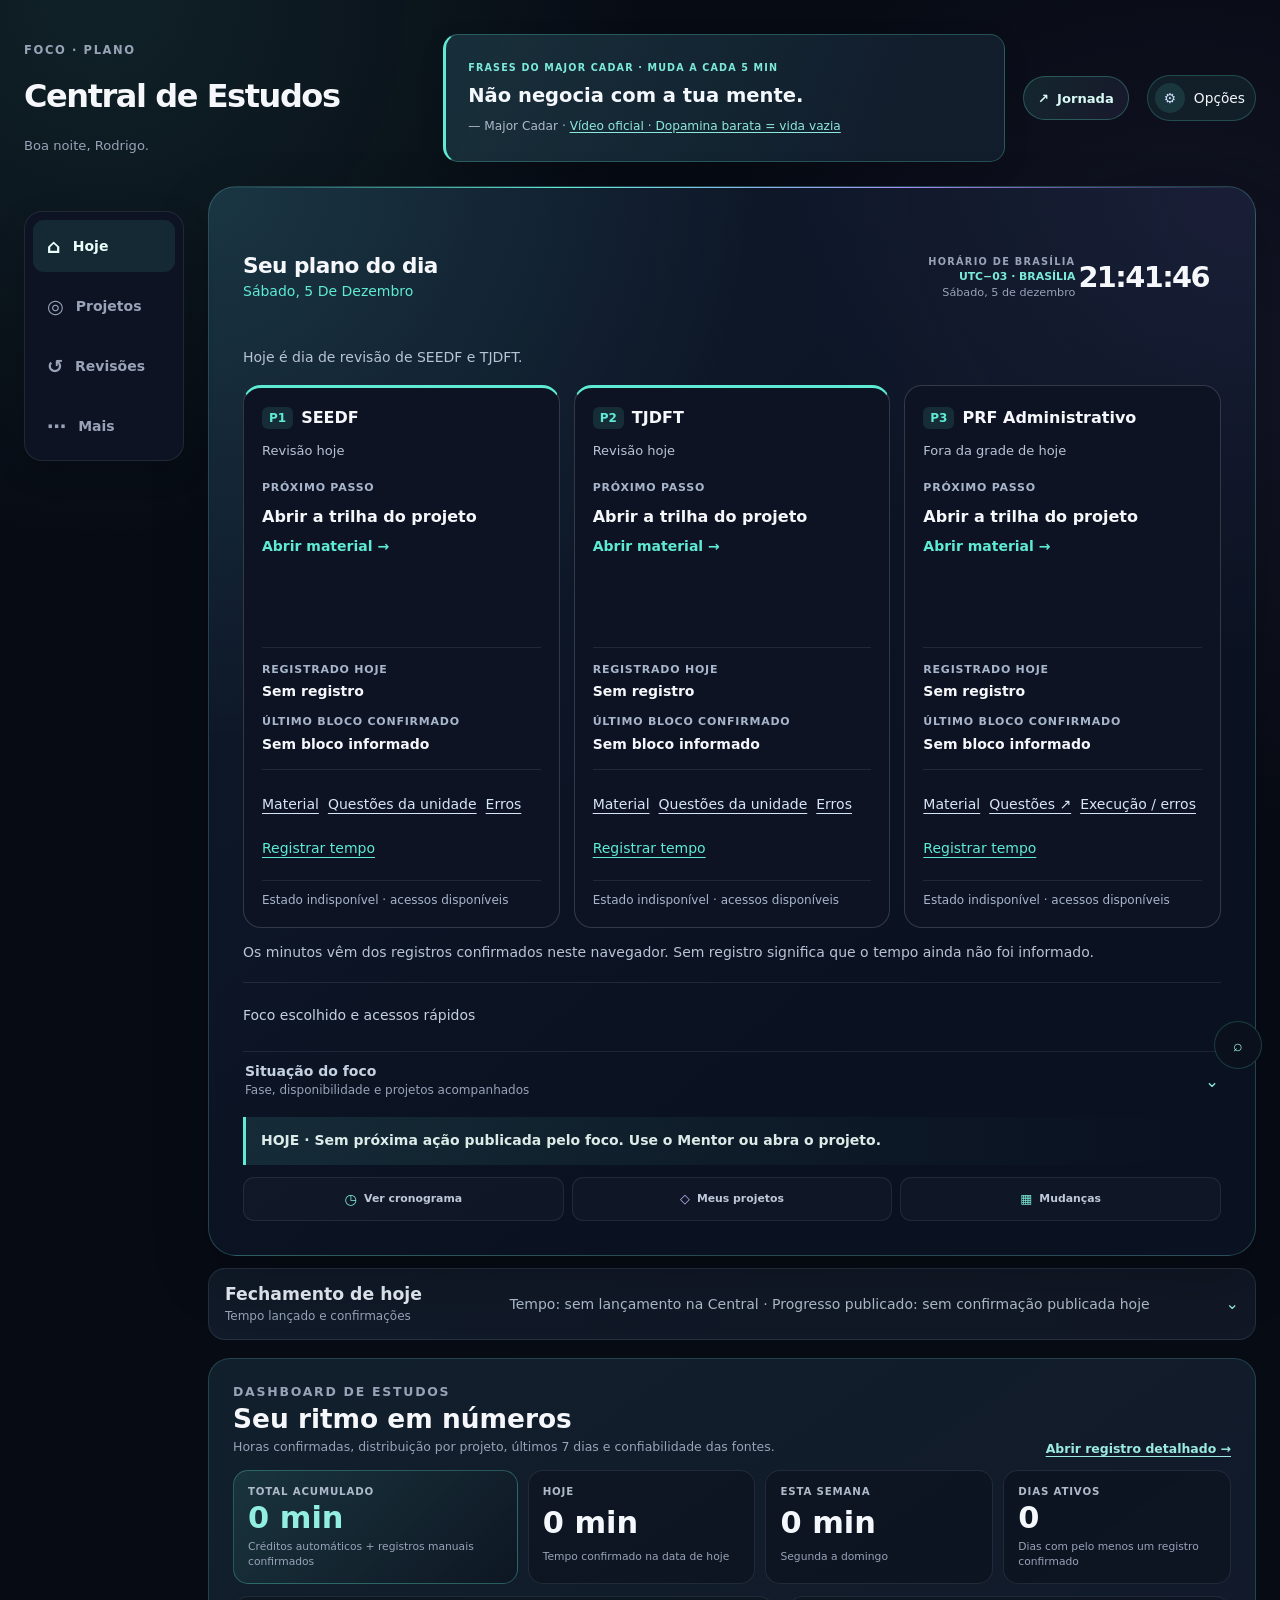
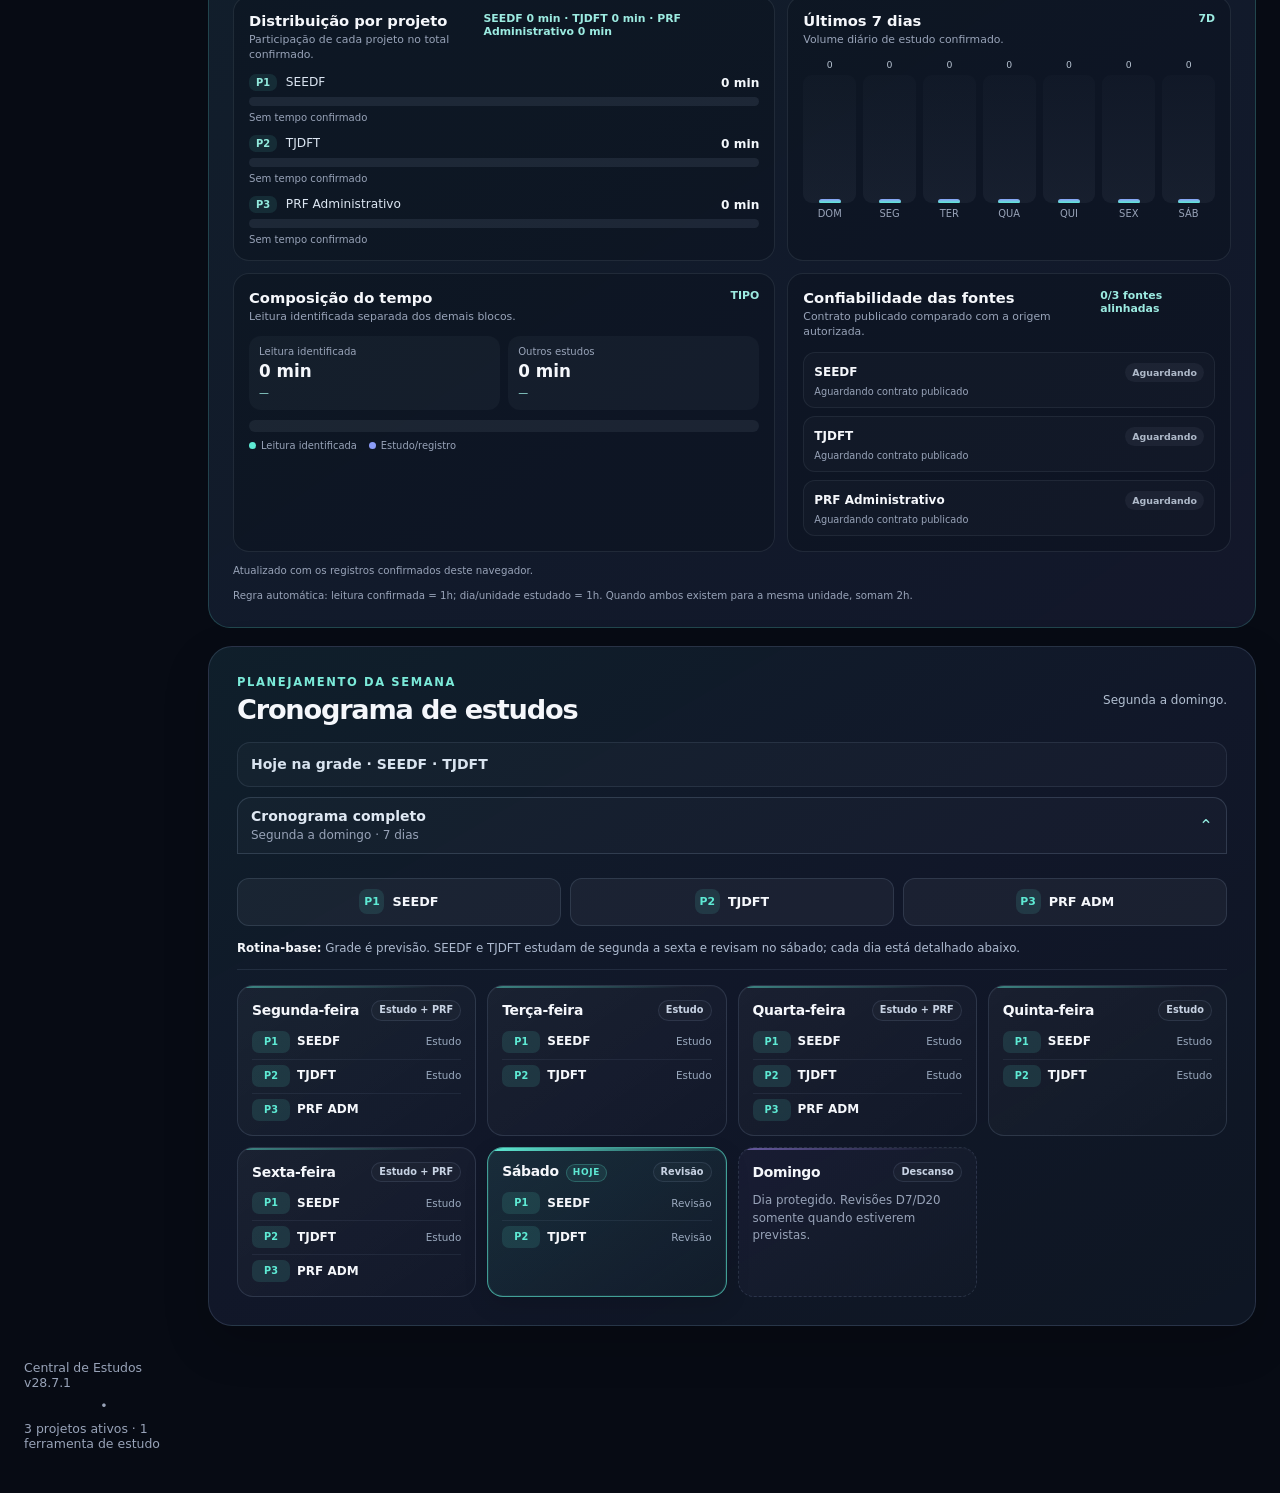
==== index.html @ df5da7af "feat: replace simple hours cards with analytics dashboard" ====
<!doctype html><html lang="pt-BR"><head><meta charset="utf-8" /><meta name="viewport" content="width=device-width, initial-scale=1" /><meta name="theme-color" content="#070b14" /><meta name="description" content="Central de Estudos: projetos e registro de horas estudadas." /><meta name="color-scheme" content="dark" /><meta name="referrer" content="strict-origin-when-cross-origin" /><meta http-equiv="Content-Security-Policy" content="default-src 'self'; script-src 'self'; style-src 'self'; img-src 'self' data:; font-src 'self'; connect-src 'self' https://api.github.com https://fqqkkyusnzhuuizahkww.supabase.co; worker-src 'self'; manifest-src 'self'; object-src 'none'; base-uri 'none'; form-action 'none'; frame-src 'none'; upgrade-insecure-requests" /><title>Central de Estudos</title><link rel="icon" href="./assets/icon.svg" type="image/svg+xml" /><link rel="manifest" href="./manifest.webmanifest" /><link rel="stylesheet" href="./css/app.css" /><link rel="stylesheet" href="./css/catalog-v4.css" /><link rel="stylesheet" href="./css/personalization-v5.css" /><link rel="stylesheet" href="./css/timeline-v8.css" /><link rel="stylesheet" href="./css/pro-v11.css" /><link rel="stylesheet" href="./css/operational-v13.css?v=28.7.1" /><link rel="stylesheet" href="./css/workspace-v24.css" /><link rel="stylesheet" href="./css/workspace-v26.css?v=portfolio-20260930" /><link rel="stylesheet" href="./css/workspace-v27.css" /><link rel="stylesheet" href="./css/study-log-v1.css?v=28.8.0" /><link rel="stylesheet" href="./css/study-dashboard-v1.css?v=28.9.0" /><link rel="stylesheet" href="./css/study-planner-v1.css?v=28.2.0" /><link rel="stylesheet" href="./css/home-v1.css?v=home-20260929d" /><link rel="stylesheet" href="./css/home-v2.css?v=28.7.1" /><link rel="stylesheet" href="./css/ecosystem-v1.css?v=28.1.0" /><link rel="stylesheet" href="./css/daily-message-v1.css?v=28.7.1" /><link rel="stylesheet" href="./css/daily-workspace-v1.css?v=28.7.1-mobile-clock-2"></head><body><a class="skip-link" href="#conteudo">Ir para o conteúdo</a><div class="shell"><header class="topbar"><div><p class="eyebrow">FOCO · PLANO</p><h1>Central de Estudos</h1><p id="greeting" class="topbar-greeting">Seu próximo passo começa aqui.</p><figure class="daily-message-v1" aria-label="Frases do Major Cadar" aria-live="polite" aria-atomic="true"><p class="daily-message-heading">FRASES DO MAJOR CADAR · MUDA A CADA 5 MIN</p><blockquote id="daily-motivation" class="daily-message-text">Seja forte ou seja vencido.</blockquote><p class="daily-message-attribution">— <span id="daily-motivation-author">Major Cadar</span> · <a id="daily-motivation-source" href="https://www.instagram.com/caveiracadar09/" target="_blank" rel="noopener noreferrer">Caveira Cadar 09 · perfil oficial</a></p></figure></div><a id="journey-link" class="journey-link" href="https://rodrigorosadantas.github.io/plano-de-transicao/" aria-label="Abrir Jornada, Painel Estratégico"><span aria-hidden="true">↗</span><span>Jornada</span></a><button id="quick-options" class="user-pill" type="button" aria-label="Abrir opções"><span class="avatar" aria-hidden="true">⚙</span><span>Opções</span></button></header><nav class="pro-nav" aria-label="Navegação principal da Central"><a class="pro-nav-link" href="#agora"><span aria-hidden="true">⌂</span><span>Hoje</span></a><a class="pro-nav-link" href="#projetos"><span aria-hidden="true">◎</span><span>Projetos</span></a><a class="pro-nav-link" href="#revisoes"><span aria-hidden="true">↺</span><span>Revisões</span></a><a class="pro-nav-link" href="#mais"><span aria-hidden="true">⋯</span><span>Mais</span></a></nav><main id="conteudo"><div id="system-notice" class="system-notice is-hidden" role="status" aria-live="polite"></div><div id="pwa-update-notice" class="system-notice pwa-update-notice is-hidden" role="status" aria-live="polite"></div><section id="agora" data-screen="today" class="pro-now command-center" aria-labelledby="daily-plan-title"><div class="daily-plan" aria-labelledby="daily-plan-title"><div class="daily-plan-header"><div><h2 id="daily-plan-title">Seu plano do dia</h2><p id="daily-plan-date"></p></div><div class="presence-clock command-clock"><span class="pro-now-kicker">HORÁRIO DE BRASÍLIA</span><span class="clock-zone">UTC−03 · BRASÍLIA</span><time id="brasilia-time" aria-label="Horário de Brasília, atualizado a cada segundo">--:--:--</time><span id="brasilia-date" class="pro-now-meta">A data aparecerá aqui.</span></div></div><p id="daily-plan-caption" class="daily-caption">Siga a grade do dia e retome a próxima ação de cada projeto.</p><div id="daily-plan-cards" class="daily-plan-cards"><article class="daily-project-card"><h3><a data-daily-project="seedf" href="https://rodrigorosadantas.github.io/seedf-ppge-dashboard/leis/">SEEDF</a></h3><p>Consultar material e próxima ação no projeto.</p></article><article class="daily-project-card"><h3><a data-daily-project="tjdft" href="https://rodrigorosadantas.github.io/tjdft-dashboard/portugues-rlm/">TJDFT</a></h3><p>Consultar material e próxima ação no projeto.</p></article><article class="daily-project-card"><h3><a data-daily-project="prf-adm" href="https://rodrigorosadantas.github.io/prf-administrativo-dashboard/#leitura">PRF Administrativo</a></h3><p>Consultar material e próxima ação no projeto.</p></article></div><p id="daily-records-note" class="daily-records-note">Os minutos vêm dos registros confirmados neste navegador.</p></div><details class="daily-focus-details"><summary>Foco escolhido e acessos rápidos</summary><div class="command-grid presence-v21"><div class="command-main"><div class="command-status"><span class="command-chip command-chip-live"><span class="live-dot"></span>HOJE · V28.7.1</span><span class="command-chip">FOCO · <strong id="pro-now-focus-name">SEEDF</strong></span></div><p class="eyebrow">PLANO DE HOJE</p><h2 id="pro-now-title">Seu foco de hoje.</h2><p id="pro-now-focus-description" class="command-lead">Gestor + Analista — Apoio Administrativo</p><div class="command-actions"><a id="pro-now-focus-link" class="command-primary" href="https://rodrigorosadantas.github.io/seedf-ppge-dashboard/">Abrir foco agora ↗</a><a id="home-study-log" class="command-secondary" href="#projetos">Registrar estudo</a><a id="focus-new-tab" class="command-secondary is-hidden" href="https://rodrigorosadantas.github.io/seedf-ppge-dashboard/" target="_blank" rel="noopener">Nova guia ↗</a></div></div></div></details><details class="command-context"><summary><span><strong>Situação do foco</strong><small>Fase, disponibilidade e projetos acompanhados</small></span><span class="command-context-icon" aria-hidden="true">⌄</span></summary><div class="command-metrics"><article class="command-metric"><span>FASE</span><strong id="pro-now-focus-meta">Pré-edital</strong><small id="pro-now-focus-note">Prioridade padrão configurada na Central.</small></article><article class="command-metric"><span>STATUS</span><strong id="pro-now-focus-health" class="health health-checking"><span class="dot"></span>Verificando</strong><small id="pro-now-focus-health-hint">Disponibilidade técnica</small></article><article class="command-metric"><span>EVOLUÇÃO</span><strong id="pro-now-project-count">3 ativos</strong><small id="pro-now-project-meta">P1 SEEDF · P2 TJDFT · P3 PRF ADM</small></article></div></details><div id="pro-now-focus-operational" class="command-next is-hidden"></div><nav class="command-shortcuts" aria-label="Atalhos do centro de comando"><a href="#agenda-semanal">Ver cronograma</a><a href="#projetos">Meus projetos</a><a href="#inbox">Mudanças</a></nav></section><details id="daily-closeout" data-screen="today" class="daily-closeout-v1"><summary><span class="closeout-summary-title"><strong>Fechamento de hoje</strong><small>Tempo lançado e confirmações</small></span><span id="closeout-quickline" class="closeout-quickline" aria-live="polite">Aguardando dados operacionais de hoje.</span><span class="closeout-expand-icon" aria-hidden="true">⌄</span></summary><div class="command-next closeout-summary" aria-live="polite"><p class="closeout-loading">Aguardando os dados publicados do dia. A grade é previsão; os registros locais ficam em Projetos.</p></div><p class="closeout-footer"><span class="closeout-footer-label">MENTOR</span> <a href="./mentor/">Ver análise detalhada →</a></p></details><section id="home-study-hours" data-screen="today" class="study-analytics" aria-labelledby="home-study-hours-title"><div class="study-analytics-head"><div><p class="eyebrow">DASHBOARD DE ESTUDOS</p><h2 id="home-study-hours-title">Seu ritmo em números</h2><p>Horas confirmadas, distribuição por projeto, últimos 7 dias e confiabilidade das fontes.</p></div><a href="#projetos">Abrir registro detalhado →</a></div><div class="study-kpis" aria-label="Indicadores principais de estudo"><article class="study-kpi study-kpi-primary"><span>TOTAL ACUMULADO</span><strong id="dashboard-total">0 min</strong><small>Créditos automáticos + registros manuais confirmados</small></article><article class="study-kpi"><span>HOJE</span><strong id="dashboard-today">0 min</strong><small>Tempo confirmado na data de hoje</small></article><article class="study-kpi"><span>ESTA SEMANA</span><strong id="dashboard-week">0 min</strong><small>Segunda a domingo</small></article><article class="study-kpi"><span>DIAS ATIVOS</span><strong id="dashboard-days">0</strong><small>Dias com pelo menos um registro confirmado</small></article></div><div class="study-dashboard-grid"><article class="study-dashboard-card"><div class="study-dashboard-card-head"><div><h3>Distribuição por projeto</h3><p>Participação de cada projeto no total confirmado.</p></div><span id="home-study-projects">—</span></div><div id="dashboard-projects" class="dashboard-projects" aria-live="polite"></div></article><article class="study-dashboard-card"><div class="study-dashboard-card-head"><div><h3>Últimos 7 dias</h3><p>Volume diário de estudo confirmado.</p></div><span>7D</span></div><div id="dashboard-seven-days" class="dashboard-seven-days" aria-label="Horas estudadas nos últimos sete dias"></div></article><article class="study-dashboard-card"><div class="study-dashboard-card-head"><div><h3>Composição do tempo</h3><p>Leitura identificada separada dos demais blocos.</p></div><span>TIPO</span></div><div class="dashboard-composition-values"><div class="dashboard-composition-value"><span>Leitura identificada</span><strong id="dashboard-reading">0 min</strong><small id="dashboard-reading-share">—</small></div><div class="dashboard-composition-value"><span>Outros estudos</span><strong id="dashboard-study">0 min</strong><small id="dashboard-study-share">—</small></div></div><div class="dashboard-composition-bar" aria-hidden="true"><span id="dashboard-composition-reading" class="dashboard-composition-reading"></span><span id="dashboard-composition-study" class="dashboard-composition-study"></span></div><div class="dashboard-composition-legend"><span>Leitura identificada</span><span>Estudo/registro</span></div></article><article class="study-dashboard-card"><div class="study-dashboard-card-head"><div><h3>Confiabilidade das fontes</h3><p>Contrato publicado comparado com a origem autorizada.</p></div><span id="dashboard-integrity-summary">0/3 fontes alinhadas</span></div><div id="dashboard-integrity" class="dashboard-integrity" aria-live="polite"></div></article></div><p id="dashboard-updated" class="study-dashboard-foot">Carregando dados confirmados.</p><p class="study-dashboard-foot">Regra automática: leitura confirmada = 1h; dia/unidade estudado = 1h. Quando ambos existem para a mesma unidade, somam 2h.</p><span id="home-study-total" hidden>0 min</span><span id="home-study-today" hidden>0 min</span><span id="home-study-week" hidden>0 min</span></section><section id="agenda-semanal" data-screen="today" class="section weekly-schedule-v27" aria-labelledby="weekly-schedule-title"><div class="section-heading"><div><p class="eyebrow">PLANEJAMENTO DA SEMANA</p><h2 id="weekly-schedule-title">Cronograma de estudos</h2></div><p class="muted compact">Segunda a domingo.</p></div><p id="today-week-preview" class="today-week-preview">Hoje na grade: carregando agenda.</p><details id="week-schedule-details" class="week-schedule-details" open><summary><span><strong>Cronograma completo</strong><small>Segunda a domingo · 7 dias</small></span><span class="week-disclosure-icon" aria-hidden="true">⌄</span></summary><div class="week-schedule-content"><div class="weekly-priority-strip" aria-label="Prioridades de estudo"><a class="schedule-priority-chip" data-priority="1" href="/seedf-ppge-dashboard/"><span>P1</span><strong>SEEDF</strong></a><a class="schedule-priority-chip" data-priority="2" href="/tjdft-dashboard/"><span>P2</span><strong>TJDFT</strong></a><a class="schedule-priority-chip" data-priority="3" href="https://rodrigorosadantas.github.io/prf-administrativo-dashboard/"><span>P3</span><strong>PRF ADM</strong></a></div><p class="weekly-routine-summary"><strong>Rotina-base:</strong> Grade é previsão. SEEDF e TJDFT estudam de segunda a sexta e revisam no sábado; cada dia está detalhado abaixo.</p><div class="schedule-day-grid" aria-label="Cronograma dia a dia, de segunda-feira a domingo"><article class="schedule-day-card" data-weekday="monday" aria-labelledby="schedule-day-monday"><div class="schedule-day-heading"><h3 id="schedule-day-monday">Segunda-feira</h3><span>Estudo + PRF</span></div><ul class="schedule-items"><li class="schedule-item"><span class="schedule-mark">P1</span><span class="schedule-item-copy"><a href="/seedf-ppge-dashboard/">SEEDF</a><small>Estudo</small></span></li><li class="schedule-item"><span class="schedule-mark">P2</span><span class="schedule-item-copy"><a href="/tjdft-dashboard/">TJDFT</a><small>Estudo</small></span></li><li class="schedule-item"><span class="schedule-mark">P3</span><span class="schedule-item-copy"><a href="/prf-administrativo-dashboard/">PRF ADM</a></span></li></ul></article><article class="schedule-day-card" data-weekday="tuesday" aria-labelledby="schedule-day-tuesday"><div class="schedule-day-heading"><h3 id="schedule-day-tuesday">Terça-feira</h3><span>Estudo</span></div><ul class="schedule-items"><li class="schedule-item"><span class="schedule-mark">P1</span><span class="schedule-item-copy"><a href="/seedf-ppge-dashboard/">SEEDF</a><small>Estudo</small></span></li><li class="schedule-item"><span class="schedule-mark">P2</span><span class="schedule-item-copy"><a href="/tjdft-dashboard/">TJDFT</a><small>Estudo</small></span></li></ul></article><article class="schedule-day-card" data-weekday="wednesday" aria-labelledby="schedule-day-wednesday"><div class="schedule-day-heading"><h3 id="schedule-day-wednesday">Quarta-feira</h3><span>Estudo + PRF</span></div><ul class="schedule-items"><li class="schedule-item"><span class="schedule-mark">P1</span><span class="schedule-item-copy"><a href="/seedf-ppge-dashboard/">SEEDF</a><small>Estudo</small></span></li><li class="schedule-item"><span class="schedule-mark">P2</span><span class="schedule-item-copy"><a href="/tjdft-dashboard/">TJDFT</a><small>Estudo</small></span></li><li class="schedule-item"><span class="schedule-mark">P3</span><span class="schedule-item-copy"><a href="/prf-administrativo-dashboard/">PRF ADM</a></span></li></ul></article><article class="schedule-day-card" data-weekday="thursday" aria-labelledby="schedule-day-thursday"><div class="schedule-day-heading"><h3 id="schedule-day-thursday">Quinta-feira</h3><span>Estudo</span></div><ul class="schedule-items"><li class="schedule-item"><span class="schedule-mark">P1</span><span class="schedule-item-copy"><a href="/seedf-ppge-dashboard/">SEEDF</a><small>Estudo</small></span></li><li class="schedule-item"><span class="schedule-mark">P2</span><span class="schedule-item-copy"><a href="/tjdft-dashboard/">TJDFT</a><small>Estudo</small></span></li></ul></article><article class="schedule-day-card" data-weekday="friday" aria-labelledby="schedule-day-friday"><div class="schedule-day-heading"><h3 id="schedule-day-friday">Sexta-feira</h3><span>Estudo + PRF</span></div><ul class="schedule-items"><li class="schedule-item"><span class="schedule-mark">P1</span><span class="schedule-item-copy"><a href="/seedf-ppge-dashboard/">SEEDF</a><small>Estudo</small></span></li><li class="schedule-item"><span class="schedule-mark">P2</span><span class="schedule-item-copy"><a href="/tjdft-dashboard/">TJDFT</a><small>Estudo</small></span></li><li class="schedule-item"><span class="schedule-mark">P3</span><span class="schedule-item-copy"><a href="/prf-administrativo-dashboard/">PRF ADM</a></span></li></ul></article><article class="schedule-day-card" data-weekday="saturday" aria-labelledby="schedule-day-saturday"><div class="schedule-day-heading"><h3 id="schedule-day-saturday">Sábado</h3><span>Revisão</span></div><ul class="schedule-items"><li class="schedule-item"><span class="schedule-mark">P1</span><span class="schedule-item-copy"><a href="/seedf-ppge-dashboard/">SEEDF</a><small>Revisão</small></span></li><li class="schedule-item"><span class="schedule-mark">P2</span><span class="schedule-item-copy"><a href="/tjdft-dashboard/">TJDFT</a><small>Revisão</small></span></li></ul></article><article class="schedule-day-card schedule-day-rest-v27" data-weekday="sunday" aria-labelledby="schedule-day-sunday"><div class="schedule-day-heading"><h3 id="schedule-day-sunday">Domingo</h3><span>Descanso</span></div><p>Dia protegido. Revisões D7/D20 somente quando estiverem previstas.</p></article></div></div></details></section><section id="revisoes" data-screen="reviews" class="reviews-screen" aria-labelledby="review-title"><div class="review-header"><div><p class="eyebrow">CONTINUIDADE DO ESTUDO</p><h2 id="review-title">Revisões e erros</h2></div><button id="daily-refresh" class="daily-action" type="button">Atualizar painel</button></div><p class="review-intro">Veja as pendências informadas e abra o registro no projeto de origem.</p><p id="review-overview" class="daily-caption" role="status">Aguardando os dados publicados pelos projetos.</p><div id="review-project-cards" class="review-project-cards"><p>Os acessos diretos continuam disponíveis em Projetos.</p></div><p id="daily-refresh-status" class="refresh-help" role="status"></p><p class="refresh-help">Atualizar painel consulta os estados publicados. Para atualizar os dados do Notion, use a sincronização dentro de cada projeto.</p></section><section id="mais" data-screen="more" class="more-screen" aria-labelledby="more-title"><p class="eyebrow">ACESSOS DA CENTRAL</p><h2 id="more-title">Mais caminhos, no seu ritmo</h2><p class="daily-caption">Retome, acompanhe e organize seu espaço.</p><div class="more-grid"><a class="more-link" href="./mentor/"><strong>Mentor</strong><small>Próxima ação e sinais de cada projeto.</small><span aria-hidden="true">↗</span></a><a class="more-link" href="#retomada"><strong>Retomada</strong><small>Foco escolhido e último ambiente aberto.</small><span aria-hidden="true">→</span></a><a class="more-link" href="#inbox"><strong>Mudanças e alertas</strong><small>Novidades publicadas pelos projetos.</small><span aria-hidden="true">→</span></a><a class="more-link" href="#activity-panel"><strong>Histórico da Central</strong><small>Acessos e mudanças registrados neste aparelho.</small><span aria-hidden="true">→</span></a><a class="more-link" href="#evolucao"><strong>Panorama e preferências</strong><small>Radar, exibição, diagnóstico e backup.</small><span aria-hidden="true">→</span></a><a class="more-link" href="https://rodrigorosadantas.github.io/plano-de-transicao/"><strong>Jornada</strong><small>Abrir o Painel Estratégico.</small><span aria-hidden="true">↗</span></a></div></section><section id="retomada" data-screen="resume" class="section resume-screen" aria-labelledby="resume-screen-title"><div class="section-heading"><div><p class="eyebrow">RETOMADA</p><h2 id="resume-screen-title">Volte ao ponto que você escolheu.</h2></div><p class="muted compact">A Central separa sua prioridade do último acesso. Navegação não mede estudo nem progresso.</p></div><div class="resume-screen-grid"><article class="resume-screen-card"><p class="eyebrow">FOCO ESCOLHIDO</p><h3 id="resume-focus-name">SEEDF</h3><p id="resume-focus-meta">Prioridade escolhida por você na Central.</p><a id="resume-focus-link" class="command-primary" href="https://rodrigorosadantas.github.io/seedf-ppge-dashboard/">Abrir foco →</a></article><article class="resume-screen-card"><p class="eyebrow">ÚLTIMO ACESSO</p><div class="command-resume"><div><span class="pro-now-kicker">ÚLTIMO ACESSO</span><strong id="pro-now-resume-name">Nenhum projeto aberto</strong><span id="pro-now-resume-meta">O último ambiente aberto pela Central aparecerá aqui.</span></div><div class="command-resume-actions"><a id="resume-button" class="command-resume-action is-hidden" href="#">Retomar →</a><a class="command-resume-action" href="#projetos">Trocar foco ↓</a></div></div></article></div></section><section id="inbox" data-screen="inbox" class="section inbox-screen" aria-labelledby="inbox-title"><div class="section-heading"><div><p class="eyebrow">INBOX OPERACIONAL</p><h2 id="inbox-title">Ações e alertas publicados</h2></div><p class="inbox-note">Sinais dos contratos validados. A Central não gera ações, não classifica projetos e não muda seu foco.</p></div><div aria-labelledby="published-changes-title"><h3 id="published-changes-title">Mudanças desde a última conferência</h3><p>Dados de contratos validados neste aparelho; cache identificado. Não mede estudo nem progresso.</p><div id="published-changes-list" aria-live="polite"><p>Aguardando contratos válidos.</p></div></div><div id="inbox-toolbar" class="inbox-toolbar"></div><div id="inbox-list" class="operational-grid" aria-live="polite" aria-atomic="false"><p class="routing-empty">Aguardando contratos read-only válidos. Ações e alertas publicados aparecerão aqui.</p></div></section><section id="evolucao" data-screen="evolution" class="section evolution-screen" aria-labelledby="evolution-screen-title"><div class="section-heading"><div><p class="eyebrow">EVOLUÇÃO</p><h2 id="evolution-screen-title">Panorama dos projetos</h2></div><p class="muted compact">Estado operacional e técnico. A orientação adaptativa agora tem página própria.</p><a class="button button-quiet" href="./mentor/">Abrir Mentor →</a><a class="button button-quiet" href="#diagnostico">Estado técnico</a></div><section id="operational-panel" class="section operational-panel" aria-labelledby="operational-title" hidden><div class="section-heading"><div><p class="eyebrow">RADAR OPERACIONAL</p><h2 id="operational-title">Situação dos concursos</h2></div><p class="muted compact">Estado publicado por cada projeto: fase, ciclo, unidade e próxima ação. Sem ranking.</p><button id="refresh-all-contracts" class="button button-quiet" type="button">Atualizar tudo</button></div><div id="operational-list" class="operational-grid" aria-live="polite" aria-atomic="false"></div></section><details id="preferences-panel" class="preferences-panel"><summary><span><span class="eyebrow">PREFERÊNCIAS</span><strong>Opções da Central</strong></span><span class="preferences-local-badge">Só neste aparelho</span></summary><div class="preferences-body"><p class="preferences-intro">Densidade, detalhes técnicos e ordem dos projetos ficam somente neste aparelho.</p><div class="preferences-grid"><label class="preferences-field"><span>Densidade</span><select id="preference-density"><option value="comfortable">Confortável</option><option value="compact">Compacta</option></select></label><label class="preferences-toggle"><input id="preference-technical" type="checkbox" checked /><span><strong>Detalhes técnicos nos cards</strong><small>Disponibilidade, publicação e deploy continuam no Pulso da Central.</small></span></label></div><div class="preferences-order"><div><h3>Ordem dos projetos</h3><p>Mover um projeto ativa novamente a “Ordem padrão” do catálogo.</p></div><div id="preferences-order-list" class="preferences-order-list" aria-live="polite"></div></div><section class="saved-views" aria-labelledby="saved-views-title"><div class="saved-views-head"><h3 id="saved-views-title">Views salvas</h3><button id="saved-view-save" class="button button-quiet" type="button">Salvar tela atual</button></div><p class="saved-views-intro">Cada view guarda a tela, filtros da Inbox e aba do Workspace. Foco, histórico e contratos não entram na view.</p><div id="saved-view-list" class="saved-view-list" aria-live="polite"><p class="saved-views-empty">Nenhuma view salva neste aparelho.</p></div></section><div class="preferences-footer"><p id="preferences-status" class="preferences-status" aria-live="polite">Preferências salvas somente neste navegador.</p><button id="preferences-reset" class="button button-ghost" type="button">Restaurar padrões</button></div></div></details>
<section id="diagnostico" class="section technical-summary" aria-labelledby="technical-title"><div class="section-heading"><div><p class="eyebrow">ESTADO TÉCNICO</p><h2 id="technical-title">Pulso da Central</h2></div><p class="muted compact">Informação auxiliar e somente leitura. Nunca bloqueia o acesso aos projetos.</p></div><section class="pulse" aria-label="Pulso da Central"><div class="pulse-item"><span id="pulse-projects" class="pulse-value">3</span><span class="pulse-label">dashboards monitorados</span></div><div class="pulse-item"><span id="pulse-online" class="pulse-value">Verificando</span><span class="pulse-label">disponibilidade</span></div><div class="pulse-item"><span id="pulse-freshness" class="pulse-value">Verificando</span><span class="pulse-label">última publicação</span></div></section><div class="technical-explainer"><p id="observability-source" class="source-note">Fonte: sites públicos + GitHub público. Cache local de 15 minutos.</p><details><summary>Como interpretar estes dados</summary><div class="technical-help"><p><strong>Disponibilidade</strong> é uma tentativa técnica de alcançar o site agora. Falha de rede vira “não verificado”, não uma conclusão de que o projeto caiu.</p><p><strong>Publicação técnica</strong> é o último <code>push</code> público conhecido no GitHub. Não representa estudo realizado, progresso ou desempenho.</p><p><strong>Deploy</strong> usa o workflow público de publicação mais recente quando ele pode ser identificado. Se a API estiver limitada, a Central preserva o último dado conhecido e o marca como cache.</p></div></details></div></section>
</section><section id="projetos" data-screen="projects" class="section" aria-labelledby="projects-title"><div class="section-heading"><div><p class="eyebrow">PROJETOS</p><h2 id="projects-title">Seus projetos</h2></div><p class="muted compact">Acesse os projetos de estudo; a Plataforma de Questões fica em Ferramentas de estudo.</p></div><section id="study-log" class="study-log" aria-labelledby="study-log-title"><div class="section-heading"><div><p class="eyebrow">REGISTRO DE ESTUDO</p><h3 id="study-log-title">Horas estudadas</h3></div><p class="muted compact">Regra automática: cada leitura confirmada vale 1h e cada dia/unidade de estudo confirmada vale 1h. Quando leitura e estudo estiverem confirmados para a mesma unidade, somam 2h. O registro manual continua disponível para excedentes.</p></div><p class="study-log-lead">Escolha o dia e a atividade, selecione a matéria e o tempo. Marque só depois de estudar.</p><section id="study-log-planner" class="study-log-planner" aria-label="Registro guiado"><div class="study-log-week-head"><button id="study-log-week-prev" type="button">← Semana anterior</button><strong id="study-log-week-label">Esta semana</strong><button id="study-log-week-current" type="button">Esta semana</button></div><div id="study-log-week-picker" class="study-log-week-picker" role="tablist" aria-label="Dia da semana"></div><div class="study-log-selected"><strong id="study-log-selected-day">Dia selecionado</strong><span id="study-log-selected-total">0 min</span></div><div id="study-log-planned-blocks" class="study-log-planned-blocks"></div><p id="study-log-planner-note" class="study-log-planner-note">Grade guiada indisponível? Use o registro manual.</p><button id="study-log-manual-button" class="study-log-manual-button" type="button">Outro estudo</button></section><details id="study-log-entry-panel" class="study-log-manual"><summary id="study-log-entry-summary">Registrar bloco</summary><form id="study-log-form" class="study-log-form"><p id="study-log-form-context" class="study-log-form-context" hidden></p><label class="catalog-field study-log-field study-log-date-field" for="study-log-date">Data<input id="study-log-date" type="date" required /></label><label class="catalog-field study-log-field study-log-project-field" for="study-log-project">Projeto<select id="study-log-project" required><option value="">Selecione um projeto</option><option value="seedf">SEEDF</option><option value="tjdft">TJDFT</option><option value="prf-adm">PRF Administrativo</option></select></label><label class="catalog-field study-log-field study-log-trail-field" for="study-log-trail">Matéria ou unidade<input id="study-log-trail" type="text" maxlength="100" placeholder="Selecione a matéria" required /></label><label class="catalog-field study-log-field study-log-topic-field" for="study-log-topic">Assunto específico <span class="muted">(opcional)</span><input id="study-log-topic" type="text" maxlength="140" placeholder="Ex.: Lei de Diretrizes e Bases" /></label><div class="study-log-duration"><label class="catalog-field study-log-field" for="study-log-hours">Horas<input id="study-log-hours" type="number" min="0" max="24" step="1" inputmode="numeric" placeholder="0" /></label><label class="catalog-field study-log-field" for="study-log-minutes">Minutos<input id="study-log-minutes" type="number" min="0" max="59" step="1" inputmode="numeric" placeholder="0" /></label></div><label class="study-log-confirm"><input id="study-log-confirmed" type="checkbox" required />Estudei este bloco e estou registrando o tempo real.</label><button class="study-log-save command-primary" type="submit">Registrar tempo</button></form></details><p id="study-log-notice" class="study-log-notice" role="status" aria-live="polite"></p><div class="study-log-scorecards command-metrics"><article class="study-log-score command-metric"><span>TEMPO ESTUDADO HOJE</span><strong id="study-log-today-total">0 min</strong><div id="study-log-today-list" class="study-log-today-list"><p class="study-log-empty">Nenhum bloco registrado hoje.</p></div></article><article class="study-log-score command-metric"><span>TEMPO NESTA SEMANA</span><strong id="study-log-week-total">0 min</strong><small>Segunda a domingo · soma dos blocos registrados</small></article></div><h4 class="study-log-subtitle">Semana dia a dia</h4><div id="study-log-days" class="study-log-days" aria-label="Tempo de estudo por dia nesta semana"></div><h4 class="study-log-subtitle">Resumo por projeto e tópico</h4><div id="study-log-projects" class="study-log-projects" aria-live="polite"></div><h4 class="study-log-subtitle">Blocos registrados recentemente</h4><div id="study-log-recent" class="study-log-recent" aria-live="polite"></div><div class="study-log-backup"><button id="study-log-export" class="button button-ghost" type="button">Exportar backup JSON</button><label class="study-log-file-label button button-ghost" for="study-log-import">Restaurar backup<input id="study-log-import" type="file" accept="application/json,.json" /></label><p class="study-log-privacy">Os blocos ficam neste aparelho; com uma conta Supabase, sincronizam entre aparelhos e não sincronizam com o Notion. Backup JSON disponível.</p></div></section><div class="catalog-toolbar" role="search" aria-label="Organizar projetos" aria-describedby="catalog-hint"><label class="catalog-field"><span>Buscar</span><input id="catalog-search" type="search" inputmode="search" autocomplete="off" placeholder="Nome, área ou fase" aria-controls="projects-grid" /></label><label class="catalog-field"><span>Ordenar</span><select id="catalog-sort" aria-controls="projects-grid"><option value="default">Ordem padrão</option><option value="favorites">Favoritos primeiro</option><option value="name">Nome A–Z</option></select></label><span id="catalog-count" class="catalog-count" aria-live="polite">3 de 3 projetos</span></div><p id="catalog-hint" class="catalog-hint">☆ Favoritos ficam só neste aparelho. No desktop, Alt+1, Alt+2… abre os projetos visíveis sem interferir na digitação.</p><div id="projects-grid" class="projects-grid"><article class="project-card project-seedf" data-project-id="seedf" data-project-order="0"><div class="project-top"><span class="project-icon" aria-hidden="true">📚</span><span class="project-code">P1</span><span class="project-status">Foco</span></div><h3>SEEDF</h3><p class="muted">Gestor + Analista — Apoio Administrativo</p><p class="project-phase">Pré-edital</p><div class="project-observability"><span class="mini-health">Disponibilidade não verificada</span><span class="repo-freshness">Atualização técnica não verificada</span></div><div class="project-actions"><a class="project-link" href="https://rodrigorosadantas.github.io/seedf-ppge-dashboard/">Abrir projeto →</a><span class="mini-health">Acesso direto</span></div></article><article class="project-card project-tjdft" data-project-id="tjdft" data-project-order="1"><div class="project-top"><span class="project-icon" aria-hidden="true">⚖️</span><span class="project-code">P2</span><span class="project-status">Ativo</span></div><h3>TJDFT</h3><p class="muted">Técnico + Analista — Área Administrativa</p><p class="project-phase">Preparação</p><div class="project-observability"><span class="mini-health">Disponibilidade não verificada</span><span class="repo-freshness">Atualização técnica não verificada</span></div><div class="project-actions"><a class="project-link" href="https://rodrigorosadantas.github.io/tjdft-dashboard/">Abrir projeto →</a><span class="mini-health">Acesso direto</span></div></article><article class="project-card project-prf-adm" data-project-id="prf-adm" data-project-order="2"><div class="project-top"><span class="project-icon" aria-hidden="true">🛰️</span><span class="project-code">P3</span><span class="project-status">Ativo</span></div><h3>PRF Administrativo</h3><p class="muted">Roda PRFADM01–33</p><p class="project-phase">Pré-edital</p><div class="project-actions"><a class="project-link" href="https://rodrigorosadantas.github.io/prf-administrativo-dashboard/">Abrir painel →</a><a class="project-link" href="https://app.notion.com/p/3e8cf5a2673181679cd2f5532e0abf60">Notion ↗</a></div></article></div><p id="catalog-empty" class="catalog-empty" hidden>Nenhum projeto encontrado para esta busca.</p> <div class="study-tools" aria-labelledby="study-tools-title"><div class="section-heading"><div><p class="eyebrow">FERRAMENTAS DE ESTUDO</p><h3 id="study-tools-title">Recursos que servem a vários projetos</h3></div><p class="muted compact">Ferramenta independente, fora da contagem e da prioridade dos concursos.</p></div><div class="study-tools-grid"><article class="project-card project-question-tool"><div class="project-top"><span class="project-icon" aria-hidden="true">🧠</span><span class="project-status">Ferramenta</span></div><h3>Plataforma de Questões</h3><p class="muted">Resolva e revise questões por concurso, banca, disciplina e assunto.</p><p class="project-phase">Banco de questões · site independente</p><div class="project-observability"><div class="observability-row"><span class="observability-icon" aria-hidden="true">↗</span><span class="observability-copy"><span class="observability-label is-muted">Seu ambiente de questões</span><span class="observability-meta">O histórico de respostas fica na plataforma; a Central só oferece o acesso.</span></span></div></div><div class="project-actions"><a class="project-link" href="https://rodrigorosadantas.github.io/plataforma-questoes/">Abrir Plataforma de Questões →</a></div></article></div></div></section><section id="workspace" data-screen="projects" class="section workspace-panel" aria-labelledby="workspace-title"><div class="section-heading"><div><p class="eyebrow">WORKSPACE</p><h2 id="workspace-title">Seus projetos</h2></div><p class="muted compact">Projetos ativos, históricos e futuros ficam no catálogo; cada um mantém sua execução separada.</p></div><div class="workspace-tabs" role="group" aria-label="Filtrar projetos por ciclo de vida"><button type="button" class="workspace-tab is-active" data-workspace-tab="active" aria-pressed="true">Ativos <span id="workspace-count-active">3</span></button><button type="button" class="workspace-tab" data-workspace-tab="archived" aria-pressed="false">Arquivados <span id="workspace-count-archived">2</span></button><button type="button" class="workspace-tab" data-workspace-tab="future" aria-pressed="false">Futuros <span id="workspace-count-future">0</span></button></div><div id="workspace-list" class="workspace-list" aria-live="polite"><noscript><article class="workspace-card"><strong>SEDES/DF — TDAS</strong><p>Histórico preservado.</p><a href="https://rodrigorosadantas.github.io/sedes-tdas-dashboard/">Abrir histórico →</a></article><article class="workspace-card"><strong>TCE-GO · Histórico</strong><p>Prioridade pausada em 30/09/2026; histórico e acesso preservados.</p><a href="https://rodrigorosadantas.github.io/tce-go-dashboard/">Abrir histórico →</a></article></noscript></div><div class="workspace-portability"><div><p class="eyebrow">PORTABILIDADE LOCAL</p><strong>Preferências da Central</strong><p class="muted compact">Exporta somente configurações. Histórico de acesso e caches técnicos ficam fora do arquivo.</p></div><div class="workspace-portability-actions"><button id="workspace-export" class="button button-ghost" type="button">Exportar preferências</button><button id="workspace-import-button" class="button button-ghost" type="button">Importar preferências</button><input id="workspace-import" type="file" accept="application/json,.json" hidden /></div><p id="workspace-portability-status" class="workspace-status" aria-live="polite">Dados ficam somente neste aparelho.</p></div></section><section id="activity-panel" data-screen="history" class="section activity-panel" aria-labelledby="activity-title" hidden><div class="section-heading"><div><p class="eyebrow">ATIVIDADE E DIAGNÓSTICO</p><h2 id="activity-title">O que aconteceu recentemente</h2></div><p class="muted compact">Acessos locais e sinais técnicos são fontes diferentes. Nenhum deles mede estudo, progresso ou desempenho.</p></div><div class="activity-grid"><article class="activity-card" aria-labelledby="access-history-title"><div class="activity-card-heading"><div><p class="eyebrow">NESTE APARELHO</p><h3 id="access-history-title">Acessos recentes</h3></div><span class="activity-source">Fonte local</span></div><div id="access-history-list" class="activity-list" aria-live="polite" aria-atomic="false"><p class="activity-empty">Nenhum acesso registrado neste aparelho.</p></div><button id="clear-history" class="button button-quiet" type="button" disabled>Limpar histórico</button></article><article class="activity-card" aria-labelledby="technical-activity-title"><div class="activity-card-heading"><div><p class="eyebrow">SINAIS TÉCNICOS</p><h3 id="technical-activity-title">Projetos e diagnóstico</h3></div><span class="activity-source">Site + GitHub</span></div><div id="technical-activity-list" class="activity-list" aria-live="polite" aria-atomic="false"><p class="activity-empty">Aguardando sinais técnicos públicos.</p></div></article></div><p class="activity-footnote">A Central registra somente acessos feitos por ela neste navegador. Atualização técnica vem de fontes públicas e pode estar em cache. Diagnósticos descrevem o que foi observado, sem afirmar a causa de uma falha.</p></section></main><footer><span>Central de Estudos <span id="app-version"></span></span><span class="footer-separator">•</span><span>3 projetos ativos · 1 ferramenta de estudo</span></footer></div><noscript><div class="noscript">JavaScript está desativado. Os acessos diretos aos três projetos ativos e à Plataforma de Questões continuam disponíveis.</div></noscript><script src="./js/study-dates-v1.js?v=28.7.1" defer></script><script src="./js/app.js?v=28.7.1" defer></script><script src="./js/catalog-v4.js?v=28.2.0" defer></script><script src="./js/personalization-v5.js" defer></script><script src="./js/pwa-v6.js" defer></script><script src="./js/timeline-v8.js" defer></script><script src="./js/pro-v11.js?v=28.7.1" defer></script><script src="./js/contracts-v12.js" defer></script><script src="./js/command-context-v1.js?v=28.1.0" defer></script><script src="./js/operational-v13.js?v=28.7.1" defer></script><script src="./js/workspace-v24.js?v=28.7.1" defer></script><script src="./js/study-log-v1.js?v=28.8.0" defer></script><script src="./js/study-dashboard-v1.js?v=28.9.0" defer></script><script src="./js/study-sync-v1.js?v=28.7.1" defer></script><script src="./js/study-planner-v1.js?v=28.2.0" defer></script><script src="./js/daily-workspace-v1.js?v=28.7.1" defer></script></body></html>
---- css/app.css ----
:root{color-scheme:dark;--bg:#070b14;--surface:#0d1322;--surface-2:#121a2c;--surface-3:#151f34;--border:rgba(255,255,255,.09);--border-strong:rgba(255,255,255,.16);--text:#f5f7fb;--muted:#98a3b8;--accent:#5eead4;--accent-soft:rgba(94,234,212,.12);--success:#68d391;--warning:#f6c85f;--danger:#f08a8a;--shadow:0 18px 45px rgba(0,0,0,.24);--radius-xl:24px;--radius-lg:18px;font-family:Inter,ui-sans-serif,system-ui,-apple-system,BlinkMacSystemFont,"Segoe UI",sans-serif;}*{box-sizing:border-box;}html{background:var(--bg);}body{margin:0;min-height:100vh;color:var(--text);background:radial-gradient(circle at 8% 0%,rgba(94,234,212,.1),transparent 34rem),radial-gradient(circle at 92% 12%,rgba(167,139,250,.08),transparent 30rem),var(--bg);}a{color:inherit;}button,a{-webkit-tap-highlight-color:transparent;}button{font:inherit;}:focus-visible{outline:3px solid rgba(143,184,255,.95);outline-offset:3px;}.skip-link{position:absolute;left:12px;top:-100px;background:white;color:black;padding:10px 14px;border-radius:10px;z-index:20;}.skip-link:focus{top:12px;}.shell{width:min(1120px,calc(100% - 28px));margin:0 auto;padding:22px 0 42px;}.topbar{display:flex;align-items:flex-start;justify-content:space-between;gap:16px;margin-bottom:24px;}.topbar h1{margin:2px 0 0;font-size:clamp(1.35rem,5vw,1.8rem);letter-spacing:-.03em;}.topbar-greeting{margin:7px 0 0;color:var(--muted);font-size:.86rem;}.eyebrow{margin:0;color:var(--muted);font-size:.72rem;font-weight:800;letter-spacing:.14em;}.user-pill{display:inline-flex;color:inherit;font:inherit;cursor:pointer;align-items:center;gap:9px;border:1px solid var(--border);background:rgba(255,255,255,.035);border-radius:999px;padding:7px 10px 7px 7px;font-size:.86rem;flex:0 0 auto;}.avatar{display:grid;place-items:center;width:30px;height:30px;border-radius:50%;background:var(--accent-soft);color:#cfe0ff;font-weight:800;}.muted{color:var(--muted);line-height:1.6;}.compact{margin:0;max-width:440px;}.focus-note{margin:12px 0 0;color:#c6d2e6;font-size:.86rem;}.badge,.health{display:inline-flex;align-items:center;gap:8px;min-height:32px;padding:0 11px;border:1px solid var(--border);border-radius:999px;background:rgba(255,255,255,.035);color:#dce4f2;font-size:.8rem;font-weight:700;}.dot{width:8px;height:8px;border-radius:50%;background:currentColor;}.health-online{color:var(--success);}.health-offline{color:var(--danger);}.health-unknown{color:var(--muted);}.health-checking{color:var(--warning);}.button{display:inline-flex;align-items:center;justify-content:center;gap:8px;min-height:48px;border-radius:14px;border:1px solid transparent;padding:0 18px;font-weight:800;text-decoration:none;cursor:pointer;transition:transform .16s ease,border-color .16s ease,background .16s ease,opacity .16s ease;}.button:hover{transform:translateY(-1px);}.button:active{transform:translateY(0);}.button:disabled{cursor:default;opacity:.45;transform:none;}.button-ghost,.button-quiet{background:transparent;border-color:var(--border);color:#cbd6e8;}.button-quiet{min-height:42px;border-color:transparent;color:var(--muted);}.button-ghost:hover{border-color:var(--border-strong);background:rgba(255,255,255,.035);}.is-hidden{display:none !important;}.system-notice{margin-bottom:14px;padding:12px 14px;border:1px solid rgba(246,200,95,.22);border-radius:14px;background:rgba(246,200,95,.06);color:#e8d8a8;font-size:.82rem;line-height:1.5;}.system-notice.is-info{border-color:rgba(119,167,255,.2);background:rgba(119,167,255,.06);color:#cbdaf5;}.system-notice.is-warning{border-color:rgba(246,200,95,.22);background:rgba(246,200,95,.06);color:#e8d8a8;}.technical-summary{margin-top:38px;}.technical-summary .pulse{margin-top:0;}.pulse{display:grid;grid-template-columns:repeat(3,minmax(0,1fr));gap:10px;margin-top:14px;}.pulse-item{min-width:0;padding:14px 12px;border:1px solid var(--border);border-radius:14px;background:rgba(255,255,255,.025);}.pulse-value,.pulse-label{display:block;}.pulse-value{overflow:hidden;color:#e9eef8;font-size:.9rem;font-weight:800;text-overflow:ellipsis;white-space:nowrap;}.pulse-label{margin-top:4px;color:var(--muted);font-size:.67rem;line-height:1.25;}.project-observability{display:flex;flex-direction:column;gap:7px;margin-top:15px;}.repo-freshness{color:var(--muted);font-size:.76rem;line-height:1.35;}.section{margin-top:30px;}.section-heading{display:flex;flex-direction:column;gap:10px;margin-bottom:16px;}.section h2{margin:5px 0 0;font-size:1.45rem;letter-spacing:-.035em;}.projects-grid{display:grid;grid-template-columns:1fr;gap:13px;}.project-card{--project-accent:var(--accent);position:relative;display:flex;flex-direction:column;min-height:225px;padding:20px;border:1px solid var(--border);border-radius:var(--radius-lg);background:var(--surface);overflow:hidden;transition:transform .18s ease,border-color .18s ease,background .18s ease;}.project-card:hover{transform:translateY(-2px);border-color:var(--border-strong);background:#10182a;}.project-card::before{content:"";position:absolute;inset:0 auto auto 0;width:100%;height:2px;background:linear-gradient(90deg,var(--project-accent),transparent 78%);opacity:.95;}.project-card.is-last{border-color:rgba(255,255,255,.14);}.project-card.is-focus{border-color:color-mix(in srgb,var(--project-accent) 38%,transparent);box-shadow:inset 0 0 0 1px color-mix(in srgb,var(--project-accent) 12%,transparent);}.project-tcego{--project-accent:#6ea8ff;}.project-seedf{--project-accent:#75d8a3;}.project-tjdft{--project-accent:#b996ff;}.project-top{display:flex;align-items:center;justify-content:space-between;gap:10px;}.project-top-right{display:flex;align-items:center;gap:7px;}.project-icon{font-size:1.5rem;line-height:1;}.project-status{font-size:.72rem;color:var(--muted);text-transform:uppercase;letter-spacing:.08em;font-weight:800;}.project-card h3{margin:24px 0 5px;font-size:1.55rem;letter-spacing:-.04em;}.project-card p{margin:0;}.project-phase{margin-top:14px !important;color:#dbe3f2;font-size:.86rem;}.project-actions{display:flex;align-items:center;justify-content:space-between;gap:12px;margin-top:auto;padding-top:24px;}.project-link{font-weight:800;text-decoration:none;}.project-link:hover{text-decoration:underline;}.focus-toggle{min-height:34px;border:1px solid var(--border);border-radius:999px;background:transparent;color:#c6d2e6;padding:0 11px;font-size:.72rem;font-weight:800;cursor:pointer;}.focus-toggle:hover:not(:disabled){border-color:var(--border-strong);background:rgba(255,255,255,.035);}.focus-toggle:disabled{cursor:default;color:var(--project-accent);border-color:color-mix(in srgb,var(--project-accent) 24%,transparent);background:color-mix(in srgb,var(--project-accent) 7%,transparent);}.mini-health{display:inline-flex;align-items:center;gap:7px;color:var(--muted);font-size:.78rem;white-space:nowrap;}.mini-health.online{color:var(--success);}.mini-health.offline{color:var(--danger);}.mini-health.unknown{color:var(--muted);}footer{display:flex;flex-wrap:wrap;justify-content:center;gap:8px;margin-top:34px;color:var(--muted);font-size:.78rem;}.noscript{width:min(1120px,calc(100% - 28px));margin:20px auto;padding:16px;border:1px solid var(--border);border-radius:14px;background:var(--surface);color:var(--muted);}@media (min-width:720px){.shell{padding-top:34px;}.pulse{gap:12px;}.pulse-item{padding:16px;}.projects-grid{grid-template-columns:repeat(3,1fr);}.section-heading{flex-direction:row;justify-content:space-between;align-items:end;}}@media (max-width:419px){.pulse{grid-template-columns:1fr 1fr;}.pulse-item:first-child{grid-column:1 / -1;}.user-pill>span:last-child{display:none;}.user-pill{padding-right:7px;}.project-actions{align-items:flex-start;flex-direction:column;}}@media (prefers-reduced-motion:reduce){*,*::before,*::after{scroll-behavior:auto !important;transition:none !important;animation:none !important;}}.observability-row{display:flex;align-items:flex-start;gap:8px;min-width:0;}.observability-icon{flex:0 0 auto;width:16px;color:var(--muted);font-size:.72rem;line-height:1.45;text-align:center;}.observability-copy{min-width:0;}.observability-label{display:block;color:#dce4f2;font-size:.76rem;font-weight:750;line-height:1.35;}.observability-meta{display:block;margin-top:2px;color:var(--muted);font-size:.69rem;line-height:1.35;}.observability-label.is-success{color:var(--success);}.observability-label.is-warning{color:var(--warning);}.observability-label.is-danger{color:var(--danger);}.observability-label.is-muted{color:var(--muted);}.technical-explainer{margin-top:14px;padding:14px 16px;border:1px solid var(--border);border-radius:14px;background:rgba(255,255,255,.018);}.source-note{margin:0 0 9px;color:var(--muted);font-size:.72rem;line-height:1.45;}.technical-explainer details{color:var(--muted);font-size:.76rem;}.technical-explainer summary{color:#cbd6e8;cursor:pointer;font-weight:750;}.technical-help{padding-top:8px;}.technical-help p{margin:7px 0 0;line-height:1.55;}.technical-help code{color:#d9e5f7;}.project-card,.observability-copy,.activity-copy,.technical-help,.source-note,.muted{overflow-wrap:anywhere;}.technical-explainer summary{min-height:44px;display:flex;align-items:center;}@media (pointer: coarse){.focus-toggle,.button-quiet{min-height:44px;}}@media (max-width: 360px){.shell,.noscript{width:min(100% - 20px,1120px);}.project-card{padding-left:16px;padding-right:16px;}.topbar{gap:10px;}.project-actions,.project-link,.focus-toggle{max-width:100%;}}@media (forced-colors: active){.project-card,.pulse-item,.technical-explainer{border:1px solid CanvasText;}.project-card::before{background:CanvasText;}}
---- css/catalog-v4.css ----
.catalog-toolbar,.catalog-hint{display:none}.catalog-enabled .catalog-toolbar{display:grid;grid-template-columns:minmax(0,1fr) minmax(150px,220px) auto;gap:12px;align-items:end;margin:18px 0 8px}.catalog-enabled .catalog-hint{display:block;margin:0 0 14px;color:var(--muted,#9ca8ba);font-size:.78rem}.catalog-field{display:grid;gap:6px;font-size:.78rem;color:var(--muted,#9ca8ba)}.catalog-field input,.catalog-field select{width:100%;min-height:44px;border:1px solid rgba(255,255,255,.12);border-radius:12px;background:rgba(255,255,255,.045);color:inherit;padding:10px 12px;font:inherit}.catalog-field input:focus-visible,.catalog-field select:focus-visible,.favorite-toggle:focus-visible{outline:2px solid currentColor;outline-offset:2px}.catalog-count{min-height:44px;display:flex;align-items:center;white-space:nowrap;color:var(--muted,#9ca8ba);font-size:.82rem}.catalog-empty{margin:14px 0 0;padding:16px;border:1px dashed rgba(255,255,255,.12);border-radius:12px;color:var(--muted,#9ca8ba);font-size:.84rem;text-align:center}.favorite-toggle{margin-left:auto;display:inline-grid;place-items:center;width:40px;height:40px;border:1px solid rgba(255,255,255,.12);border-radius:12px;background:transparent;color:inherit;font-size:1.2rem;cursor:pointer;touch-action:manipulation}.favorite-toggle[aria-pressed="true"]{background:rgba(255,255,255,.08)}.project-card[hidden]{display:none!important}@media(max-width:680px){.catalog-enabled .catalog-toolbar{grid-template-columns:1fr}.catalog-count{min-height:auto}.catalog-enabled .catalog-hint{font-size:.74rem}.favorite-toggle{width:44px;height:44px}}@media(prefers-reduced-motion:reduce){.favorite-toggle{transition:none}}
---- css/personalization-v5.css ----
.preferences-panel{display:none;margin-top:30px;border:1px solid var(--border);border-radius:var(--radius-lg);background:var(--surface-2);overflow:hidden}.preferences-enabled .preferences-panel{display:block}.preferences-panel summary{display:flex;align-items:center;justify-content:space-between;gap:14px;min-height:58px;padding:14px 18px;cursor:pointer;list-style:none}.preferences-panel summary::-webkit-details-marker{display:none}.preferences-panel summary>span:first-child{display:grid;gap:4px}.preferences-panel summary strong{font-size:.98rem}.preferences-local-badge{flex:0 0 auto;padding:6px 9px;border:1px solid var(--border);border-radius:999px;color:var(--muted);font-size:.7rem;font-weight:750}.preferences-body{padding:0 18px 18px;border-top:1px solid var(--border)}.preferences-intro{margin:16px 0;color:var(--muted);font-size:.82rem;line-height:1.55}.preferences-grid{display:grid;gap:14px}.preferences-field{display:grid;gap:7px;color:var(--muted);font-size:.78rem}.preferences-field select{width:100%;min-height:44px;border:1px solid var(--border-strong);border-radius:12px;background:rgba(255,255,255,.045);color:var(--text);padding:9px 11px;font:inherit}.preferences-toggle{display:flex;align-items:flex-start;gap:11px;padding:12px;border:1px solid var(--border);border-radius:12px;background:rgba(255,255,255,.02);cursor:pointer}.preferences-toggle input{flex:0 0 auto;width:20px;height:20px;margin:1px 0 0}.preferences-toggle span{display:grid;gap:3px}.preferences-toggle strong{font-size:.84rem;color:var(--text)}.preferences-toggle small{color:var(--muted);font-size:.72rem;line-height:1.4}.preferences-order{display:grid;gap:12px;margin-top:18px;padding-top:18px;border-top:1px solid var(--border)}.preferences-order h3{margin:0;font-size:.95rem}.preferences-order p{margin:5px 0 0;color:var(--muted);font-size:.74rem;line-height:1.45}.preferences-order-list{display:grid;gap:8px}.preference-order-item{display:flex;align-items:center;gap:10px;padding:9px 10px;border:1px solid var(--border);border-radius:12px;background:rgba(255,255,255,.02)}.preference-order-name{min-width:0;flex:1;font-size:.82rem;font-weight:750;overflow:hidden;text-overflow:ellipsis;white-space:nowrap}.preference-order-actions{display:flex;gap:6px}.preference-order-button{display:inline-grid;place-items:center;width:40px;height:40px;border:1px solid var(--border);border-radius:10px;background:transparent;color:var(--text);font:inherit;font-weight:800;cursor:pointer;touch-action:manipulation}.preference-order-button:disabled{opacity:.35;cursor:default}.preferences-footer{display:flex;flex-direction:column;gap:10px;margin-top:18px;padding-top:18px;border-top:1px solid var(--border)}.preferences-status{margin:0;color:var(--muted);font-size:.74rem;line-height:1.45}.preferences-field select:focus-visible,.preferences-toggle:focus-within,.preference-order-button:focus-visible{outline:2px solid currentColor;outline-offset:2px}html.density-compact .section{margin-top:22px}html.density-compact .project-card{min-height:190px;padding:16px}html.density-compact .project-card h3{margin-top:18px}html.density-compact .project-actions{padding-top:18px}html.density-compact .project-observability{margin-top:11px;gap:5px}html.technical-cards-hidden .project-observability{display:none}@media(min-width:720px){.preferences-grid{grid-template-columns:minmax(180px,240px) minmax(0,1fr);align-items:end}.preferences-order{grid-template-columns:minmax(180px,240px) minmax(0,1fr);align-items:start}.preferences-footer{flex-direction:row;align-items:center;justify-content:space-between}}@media(max-width:480px){.preferences-panel summary{align-items:flex-start}.preferences-local-badge{white-space:nowrap}.preference-order-button{width:44px;height:44px}}@media(prefers-reduced-motion:reduce){.preferences-panel *{scroll-behavior:auto!important;transition:none!important}}
---- css/timeline-v8.css ----
.activity-panel[hidden]{display:none!important}.activity-grid{display:grid;grid-template-columns:1fr;gap:13px}.activity-card{padding:18px;border:1px solid var(--border);border-radius:var(--radius-lg);background:var(--surface)}.activity-card-heading{display:flex;align-items:flex-start;justify-content:space-between;gap:12px;margin-bottom:14px}.activity-card h3{margin:5px 0 0;font-size:1rem;letter-spacing:-.02em}.activity-source{flex:0 0 auto;padding:5px 8px;border:1px solid var(--border);border-radius:999px;color:var(--muted);font-size:.66rem;font-weight:750}.activity-list{display:grid;gap:8px}.activity-item{display:grid;grid-template-columns:auto minmax(0,1fr);gap:10px;padding:10px 0;border-top:1px solid var(--border)}.activity-item:first-child{border-top:0;padding-top:0}.activity-marker{display:grid;place-items:center;width:28px;height:28px;border:1px solid var(--border);border-radius:50%;color:#c8d5e8;font-size:.72rem;font-weight:800}.activity-copy{min-width:0}.activity-title{display:block;color:#e6edf8;font-size:.82rem;font-weight:800;line-height:1.35}.activity-meta{display:block;margin-top:3px;color:var(--muted);font-size:.7rem;line-height:1.45}.activity-diagnostic{display:block;margin-top:5px;color:#b9c5d8;font-size:.72rem;line-height:1.5}.activity-empty{margin:0;color:var(--muted);font-size:.78rem;line-height:1.5}.activity-footnote{margin:12px 0 0;color:var(--muted);font-size:.7rem;line-height:1.55}@media(min-width:760px){.activity-grid{grid-template-columns:1fr 1fr}.activity-card{padding:20px}}
---- css/pro-v11.css ----
.pro-nav{position:sticky;top:10px;z-index:15;display:grid;grid-template-columns:repeat(5,minmax(0,1fr));gap:5px;margin:0 0 18px;padding:5px;border:1px solid var(--border);border-radius:17px;background:rgba(5,9,17,.88);backdrop-filter:blur(16px)}.pro-nav-link{display:flex;align-items:center;justify-content:center;gap:6px;min-height:44px;padding:0 8px;border-radius:11px;color:var(--muted);text-decoration:none;font-size:.76rem;font-weight:800}.pro-nav-link:hover,.pro-nav-link.is-active{background:rgba(94,234,212,.1);color:#e9fffb}.workspace-panel{margin-top:12px}.command-center{position:relative;overflow:hidden;padding:22px;border:1px solid rgba(94,234,212,.17);border-radius:27px;background:radial-gradient(circle at 0 0,rgba(94,234,212,.1),transparent 30rem),radial-gradient(circle at 100% 0,rgba(167,139,250,.08),transparent 26rem),#0b1322;box-shadow:0 26px 64px rgba(0,0,0,.27)}.command-center:before{content:"";position:absolute;inset:0 0 auto;height:1px;background:linear-gradient(90deg,transparent,#5eead4,#a78bfa,transparent)}.presence-v21{display:grid;grid-template-columns:minmax(0,1.35fr) minmax(210px,.65fr);gap:15px;padding-bottom:17px;border-bottom:1px solid var(--border)}.command-main{display:flex;flex-direction:column;justify-content:center;min-width:0}.command-status,.command-actions,.command-resume-actions,.command-shortcuts{display:flex;flex-wrap:wrap;gap:8px}.command-status{margin-bottom:16px}.command-chip{display:inline-flex;align-items:center;gap:7px;min-height:29px;padding:0 9px;border:1px solid var(--border);border-radius:999px;background:#ffffff08;color:#c9d5e6;font-size:.67rem;font-weight:850}.command-chip-live,.clock-zone{color:#7bead9}.live-dot{width:8px;height:8px;border-radius:50%;background:#5eead4}.command-center h2{max-width:680px;margin:6px 0 0;font-size:clamp(2.4rem,7vw,5rem);font-weight:520;line-height:.95;letter-spacing:-.06em}.command-lead{margin:17px 0 0;color:#a9b6cc;font-size:1.04rem}.command-actions{margin-top:20px}.command-primary,.command-secondary,.command-resume-action{display:inline-flex;align-items:center;justify-content:center;border:1px solid var(--border);border-radius:13px;text-decoration:none;font-size:.77rem;font-weight:850}.command-primary,.command-secondary{min-height:49px;padding:0 16px}.command-primary{border-color:#5eead466;background:#5eead4;color:#06100f}.command-secondary{background:#ffffff08;color:#edf4ff}.presence-clock{display:flex;flex-direction:column;justify-content:flex-end;padding:16px;border:1px solid #5eead42b;border-radius:18px;background:#03070f75}.pro-now-kicker{color:var(--muted);font-size:.64rem;font-weight:850;letter-spacing:.12em}.clock-zone{margin-top:7px;font-size:.72rem;font-weight:850}#brasilia-time{margin-top:17px;font-size:clamp(3rem,8vw,4.7rem);font-weight:650;line-height:.88;letter-spacing:-.06em;font-variant-numeric:tabular-nums}#brasilia-date{min-height:0;margin-top:9px;color:var(--muted);font-size:.75rem}.command-metrics{display:grid;grid-template-columns:repeat(3,minmax(0,1fr));gap:8px;margin-top:12px}.command-metric{min-width:0;padding:13px;border:1px solid var(--border);border-radius:14px;background:#ffffff06}.command-metric>span:first-child{color:var(--muted);font-size:.61rem;font-weight:850;letter-spacing:.12em}.command-metric>strong{display:flex;align-items:center;gap:6px;margin-top:6px;font-size:.86rem;overflow-wrap:anywhere}.command-metric>small{display:block;margin-top:4px;color:var(--muted);font-size:.66rem;line-height:1.35}.command-metric .health{padding:0;border:0;background:0;min-height:0}.command-next{margin-top:12px;padding:13px 15px;border-left:3px solid #a78bfa;background:linear-gradient(90deg,#a78bfa1c,transparent);color:#d8ccff;font-size:.79rem;font-weight:760}.command-resume{display:flex;align-items:center;justify-content:space-between;gap:13px;margin-top:12px;padding:14px 15px;border:1px solid var(--border);border-radius:15px;background:#02060e4d}.command-resume>div:first-child{display:grid;gap:3px;min-width:0}.command-resume strong{font-size:.88rem}.command-resume #pro-now-resume-meta{color:var(--muted);font-size:.68rem}.command-resume-action{min-height:37px;padding:0 10px;color:#dce7f5}.command-shortcuts{margin-top:9px}.command-shortcuts a{padding:6px 8px;color:#94a2b7;text-decoration:none;font-size:.67rem;font-weight:800}#agora,#projetos,#workspace,#activity-panel,#diagnostico{scroll-margin-top:84px}.workspace-tabs{display:flex;gap:6px;flex-wrap:wrap}.workspace-tab{min-height:40px;padding:0 9px;border:1px solid var(--border);border-radius:999px;background:0;color:var(--muted);font:inherit;font-size:.69rem;font-weight:800}.workspace-tab.is-active{background:#5eead417;color:var(--text)}.workspace-list{display:grid;gap:9px}.workspace-card,.workspace-portability{padding:13px;border:1px solid var(--border);border-radius:13px;background:#ffffff05}.workspace-portability{display:grid;gap:8px;margin-top:12px}.command-open{position:fixed;right:18px;bottom:18px;z-index:29;width:48px;height:48px;border:1px solid #5eead433;border-radius:50%;background:#0a111d;color:#9ef4e6;font:inherit}.command-dialog{width:min(92vw,620px);padding:0;border:1px solid var(--border);border-radius:17px;background:#0b111d;color:var(--text)}.command-dialog::backdrop{background:#02050ab8}.command-box{padding:13px}.command-head{display:flex;justify-content:space-between;align-items:center}.command-close{width:36px;height:36px;border:0;background:0;color:var(--muted)}.command-search{width:100%;min-height:45px;padding:0 11px;border:1px solid var(--border);border-radius:11px;background:#ffffff0a;color:var(--text)}.command-results{display:grid;gap:4px;max-height:52vh;margin-top:8px;overflow:auto}.command-result{display:grid;grid-template-columns:1fr auto;gap:8px;padding:9px;border:0;border-radius:9px;background:0;color:var(--text);text-align:left}.command-result[aria-selected="true"],.command-result:hover{background:#5eead412}.command-help{text-align:center}@media(min-width:720px){.workspace-list{grid-template-columns:repeat(3,minmax(0,1fr))}.workspace-portability{grid-template-columns:1fr auto}}@media(max-width:719px){body{padding-bottom:88px}.pro-nav{position:fixed;left:10px;right:10px;bottom:10px;top:auto;margin:0;z-index:30}.pro-nav-link{flex-direction:column;gap:2px;min-width:0;min-height:52px;padding:4px;font-size:.6rem}.command-center{padding:16px;border-radius:22px}.presence-v21{grid-template-columns:1fr}.command-center h2{font-size:clamp(2.45rem,13vw,4rem)}.presence-clock{min-height:185px}.command-metrics{grid-template-columns:1fr 1fr}.command-metric:first-child{grid-column:1/-1}.command-resume{align-items:flex-start;flex-direction:column}.command-actions>a{flex:1 1 140px}.command-open{right:14px;bottom:82px}.command-dialog{width:calc(100vw - 20px);max-height:76vh;overflow:auto}#agora,#retomada,#projetos,#inbox,#activity-panel,#evolucao{scroll-margin-top:18px}.command-results{max-height:none;overflow:visible}}@media(max-width:360px){.command-metrics{grid-template-columns:1fr}.command-metric:first-child{grid-column:auto}.command-primary,.command-secondary{width:100%}}@media(pointer:coarse){.command-result,.command-resume-action{min-height:46px}}
---- css/operational-v13.css ----
.pro-now-operational{display:block;margin-top:2px;color:#e7eefb;font-size:.78rem;line-height:1.45;font-weight:750}.pro-now-operational[data-kind="planned"]{color:var(--warning)}.pro-now-operational[data-stale="true"]{color:var(--muted)}.operational-panel,.routing-panel{margin-top:18px}.operational-grid,.routing-list{display:grid;grid-template-columns:1fr;gap:10px}.operational-card,.routing-card{min-width:0;padding:15px;border:1px solid var(--border);border-radius:14px;background:rgba(255,255,255,.022)}.operational-card[data-focus="true"]{border-color:rgba(119,167,255,.28);background:linear-gradient(135deg,rgba(119,167,255,.08),transparent 68%),rgba(255,255,255,.022)}.operational-head,.routing-card-head,.operational-footer{display:flex;align-items:flex-start;justify-content:space-between;gap:10px}.operational-name,.routing-card h3{margin:0;font-size:.94rem;letter-spacing:-.02em}.operational-badge,.routing-tag{flex:0 0 auto;padding:4px 7px;border:1px solid var(--border);border-radius:999px;color:var(--muted);font-size:.62rem;font-weight:850}.operational-badge{text-transform:uppercase;letter-spacing:.06em}.operational-badge.is-operational{color:var(--success);border-color:rgba(140,225,177,.22)}.operational-badge.is-planned{color:var(--warning);border-color:rgba(240,198,116,.22)}.operational-badge.is-stale{color:var(--muted)}.operational-context,.routing-meta{margin:8px 0 0;color:var(--muted);font-size:.7rem;line-height:1.45;overflow-wrap:anywhere}.operational-action,.routing-operational{margin:8px 0 0;color:var(--text);font-size:.81rem;line-height:1.45;font-weight:800;overflow-wrap:anywhere}.operational-alerts{display:grid;gap:5px;margin-top:9px}.operational-alert,.routing-alert{margin:7px 0 0;padding:7px 9px;border-radius:9px;background:rgba(240,198,116,.06);color:var(--muted);font-size:.68rem;line-height:1.4;overflow-wrap:anywhere}.operational-footer{align-items:center;margin-top:12px}.operational-source{color:var(--muted);font-size:.65rem}.operational-link,.routing-open{color:#d9e6fb;font-size:.72rem;font-weight:800;text-decoration:none}.operational-link:hover,.routing-open:hover{text-decoration:underline}.routing-lenses{display:flex;flex-wrap:wrap;gap:7px;margin:0 0 10px}.routing-lens{min-height:40px;padding:0 11px;border:1px solid var(--border);border-radius:999px;background:transparent;color:var(--muted);font:inherit;font-size:.72rem;font-weight:800;cursor:pointer}.routing-lens:hover,.routing-lens.is-active{color:var(--text);background:rgba(255,255,255,.055)}.routing-lens.is-active{border-color:rgba(119,167,255,.3)}.routing-explanation{margin:0 0 12px;color:var(--muted);font-size:.72rem;line-height:1.5}.routing-why{margin-top:9px;color:var(--muted);font-size:.67rem}.routing-why summary{width:max-content;max-width:100%;cursor:pointer;color:#c9d6e9;font-weight:750}.routing-why p{margin:6px 0 0;line-height:1.45;overflow-wrap:anywhere}.routing-open{display:inline-block;margin-top:10px}.routing-empty{margin:0;padding:12px;border:1px dashed var(--border);border-radius:11px;color:var(--muted);font-size:.72rem;line-height:1.45}@media(min-width:720px){.operational-grid,.routing-list{grid-template-columns:repeat(3,minmax(0,1fr))}}@media(pointer:coarse){.routing-lens{min-height:44px}}.operational-link[type=button]{padding:0;border:0;background:none;cursor:pointer}
.adaptive-mentor{margin:0 0 14px;padding:16px;border:1px solid rgba(119,167,255,.24);border-radius:16px;background:linear-gradient(145deg,rgba(119,167,255,.08),rgba(255,255,255,.018))}.adaptive-head{display:flex;align-items:flex-start;justify-content:space-between;gap:12px}.adaptive-copy h3{margin:2px 0 5px;font-size:1.08rem}.adaptive-message{margin:0;color:var(--muted);font-size:.76rem;line-height:1.5}.adaptive-badge{flex:0 0 auto;padding:5px 8px;border:1px solid rgba(140,225,177,.24);border-radius:999px;color:var(--success);font-size:.62rem;font-weight:850}.adaptive-kpis{display:grid;grid-template-columns:repeat(4,minmax(0,1fr));gap:7px;margin-top:12px}.adaptive-kpi{min-width:0;padding:9px;border:1px solid var(--border);border-radius:11px;background:rgba(0,0,0,.12)}.adaptive-kpi span{display:block;color:var(--muted);font-size:.58rem;font-weight:800;text-transform:uppercase;letter-spacing:.05em}.adaptive-kpi strong{display:block;margin-top:4px;font-size:.78rem;overflow-wrap:anywhere}.adaptive-action{display:inline-block;margin-top:12px;color:#e7eefb;font-size:.74rem;font-weight:850;text-decoration:none}.adaptive-action:hover{text-decoration:underline}.adaptive-why{margin-top:10px;color:var(--muted);font-size:.68rem}.adaptive-why summary{cursor:pointer;color:#d9e6fb;font-weight:800}.adaptive-why-body p{margin:6px 0 0;line-height:1.45}.adaptive-limit{color:var(--warning)}.adaptive-balance-title{margin:13px 0 6px;color:var(--muted);font-size:.62rem;font-weight:850;text-transform:uppercase;letter-spacing:.05em}.adaptive-balance{display:grid;gap:5px}.adaptive-balance-row{display:flex;justify-content:space-between;gap:10px;padding-top:5px;border-top:1px solid rgba(255,255,255,.05);color:var(--muted);font-size:.66rem}.adaptive-balance-row strong{color:#dce7f6;text-align:right}.adaptive-closeout-note{display:block;margin-top:6px;color:var(--muted);font-size:.66rem;line-height:1.4}@media(max-width:719px){.adaptive-head{display:grid}.adaptive-badge{justify-self:start}.adaptive-kpis{grid-template-columns:repeat(2,minmax(0,1fr))}.adaptive-balance-row{align-items:flex-start}.adaptive-balance-row strong{max-width:58%}}@media(pointer:coarse){.adaptive-action{min-height:44px;display:inline-flex;align-items:center}}

.operational-editorial{margin:11px 0;padding:10px 12px;border:1px solid rgba(94,234,212,.18);border-radius:12px;background:rgba(94,234,212,.045)}.operational-editorial-label{margin:0 0 5px;color:#83e6d8;font-size:.63rem;font-weight:850;letter-spacing:.1em;text-transform:uppercase}.operational-editorial-copy{margin:0;color:#d3e5e1;font-size:.75rem;line-height:1.5;overflow-wrap:anywhere}
---- css/workspace-v24.css ----
.pro-nav{grid-template-columns:repeat(6,minmax(0,1fr))}.screen-mode main>[data-screen]:not(.is-screen-active){display:none!important}.screen-mode main>[data-screen].is-screen-active{scroll-margin-top:90px}.resume-screen{margin-top:18px}.resume-screen-grid{display:grid;grid-template-columns:repeat(2,minmax(0,1fr));gap:12px}.resume-screen-card{display:grid;align-content:start;gap:10px;min-width:0;padding:18px;border:1px solid var(--border);border-radius:18px;background:linear-gradient(145deg,rgba(94,234,212,.07),rgba(255,255,255,.02))}.resume-screen-card h3{margin:0;font-size:1rem}.resume-screen-card p{margin:0;color:var(--muted);font-size:.82rem;line-height:1.5}.resume-screen-card .command-primary,.resume-screen-card .command-secondary{width:max-content;max-width:100%}.inbox-screen,.evolution-screen{margin-top:18px}.inbox-toolbar{margin:14px 0}.inbox-toolbar .routing-lenses{margin:0}.inbox-note{margin:0;color:var(--muted);font-size:.78rem;line-height:1.5}.saved-views{margin-top:20px;padding-top:18px;border-top:1px solid var(--border)}.saved-views-head{display:flex;align-items:center;justify-content:space-between;gap:12px}.saved-views h3{margin:0;font-size:.95rem}.saved-views-intro{margin:7px 0 12px;color:var(--muted);font-size:.75rem;line-height:1.45}.saved-view-list{display:grid;gap:8px}.saved-view-row{display:grid;grid-template-columns:minmax(0,1fr) auto auto;align-items:center;gap:8px;padding:9px 10px;border:1px solid var(--border);border-radius:12px;background:rgba(255,255,255,.02)}.saved-view-name{overflow:hidden;text-overflow:ellipsis;white-space:nowrap;font-size:.8rem}.saved-view-meta{grid-column:1;grid-row:2;color:var(--muted);font-size:.68rem}.saved-view-row .button{grid-row:1/3;min-height:40px;padding:0 10px}.saved-views-empty{margin:0;color:var(--muted);font-size:.75rem}@media(max-width:719px){.pro-nav{grid-template-columns:repeat(6,minmax(0,1fr))}.pro-nav-link{gap:2px;padding:4px 1px;font-size:.58rem}.resume-screen-grid{grid-template-columns:1fr}.saved-view-row{grid-template-columns:minmax(0,1fr) auto auto;gap:5px}.saved-view-row .button{min-height:44px;padding:0 8px}.screen-mode main>[data-screen].is-screen-active{scroll-margin-top:16px}}@media(max-width:359px){.pro-nav-link{font-size:.52rem}.saved-view-row{grid-template-columns:1fr 1fr}.saved-view-meta{grid-column:1/-1;grid-row:2}.saved-view-row .button{grid-row:3}}
---- css/workspace-v26.css ----
.schedule-priority-chip:focus-visible,.schedule-item a:focus-visible{outline:2px solid var(--accent);outline-offset:3px;border-radius:4px}
.command-clock #brasilia-time{display:block;width:max-content;max-width:100%;font-size:clamp(2.2rem,8vw,3.35rem);font-variant-numeric:tabular-nums;letter-spacing:-.045em;line-height:1.05;white-space:nowrap}
.weekly-schedule-v26{margin-top:16px;padding:clamp(13px,2.5vw,22px);border:1px solid var(--border);border-radius:20px;background:linear-gradient(145deg,rgba(94,234,212,.055),rgba(167,139,250,.04)),var(--surface)}
.weekly-schedule-v26 .section-heading{margin:0 0 12px}
.weekly-schedule-v26 .section-heading>p{max-width:38ch}
.weekly-priority-strip{display:grid;grid-template-columns:repeat(3,minmax(0,1fr));gap:8px;margin:12px 0}
.schedule-priority-chip{display:flex;align-items:center;justify-content:center;gap:8px;min-width:0;min-height:42px;padding:8px 10px;border:1px solid var(--border);border-radius:13px;background:rgba(255,255,255,.035);color:var(--text);text-decoration:none}
.schedule-priority-chip>span{display:grid;place-items:center;flex:none;width:25px;height:25px;border-radius:8px;background:var(--accent-soft);color:var(--accent);font-size:.68rem;font-weight:850}
.schedule-priority-chip strong{overflow:hidden;text-overflow:ellipsis;white-space:nowrap;font-size:.8rem}
.weekly-routine-summary{margin:0 0 12px;color:var(--muted);font-size:.78rem;line-height:1.45}
.weekly-routine-summary strong{color:var(--text)}
.schedule-pattern-grid{display:grid;grid-template-columns:repeat(2,minmax(0,1fr));gap:9px}
.schedule-pattern-card{display:grid;align-content:start;gap:9px;min-width:0;padding:12px;border:1px solid var(--border);border-radius:15px;background:rgba(7,11,20,.34)}
.schedule-pattern-heading{display:flex;align-items:center;justify-content:space-between;flex-wrap:wrap;gap:5px 8px}
.schedule-pattern-heading h3{margin:0;font-size:.82rem;line-height:1.3}
.schedule-pattern-heading>span{flex:none;padding:3px 7px;border:1px solid var(--border);border-radius:999px;color:var(--accent);font-size:.62rem;font-weight:750;line-height:1.3}
.schedule-items{display:grid;gap:6px;margin:0;padding:0;list-style:none}
.schedule-item{display:grid;grid-template-columns:42px minmax(0,1fr);align-items:start;gap:7px;min-width:0}
.schedule-mark{display:inline-flex;align-items:center;justify-content:center;min-height:22px;padding:2px 5px;border-radius:7px;background:var(--accent-soft);color:var(--accent);font-size:.61rem;font-weight:850;line-height:1.2}
.schedule-mark-track{background:rgba(167,139,250,.13);color:#c8bcff;font-size:.54rem}
.schedule-item-copy{display:flex;align-items:baseline;justify-content:space-between;flex-wrap:wrap;gap:2px 8px;min-width:0;font-size:.75rem;line-height:1.35}
.schedule-item-copy>a,.schedule-item-copy>strong{min-width:0;color:var(--text);font-weight:750;text-decoration:none;overflow-wrap:anywhere}
.schedule-item-copy>a:hover{text-decoration:underline;text-underline-offset:3px}
.schedule-item-copy small{color:var(--muted);font-size:.68rem;line-height:1.35;overflow-wrap:anywhere}
.schedule-pattern-rest{background:rgba(255,255,255,.018)}
.schedule-pattern-rest p{margin:0;color:var(--muted);font-size:.75rem;line-height:1.45}
.weekly-schedule-note{margin:11px 0 0;padding-top:9px;border-top:1px solid var(--border);color:var(--muted);font-size:.69rem;line-height:1.5;overflow-wrap:anywhere}
.weekly-schedule-note strong{color:var(--text)}
@media(max-width:719px){.weekly-schedule-v26{padding:13px}.weekly-schedule-v26 .section-heading{display:grid;gap:4px}.weekly-schedule-v26 .section-heading>p{margin:0;max-width:44ch}.weekly-priority-strip{grid-template-columns:repeat(2,minmax(0,1fr));gap:6px}.schedule-priority-chip{gap:5px;padding:7px 4px}.schedule-priority-chip strong{font-size:.72rem}.schedule-pattern-grid{grid-template-columns:1fr;gap:7px}.schedule-pattern-card{gap:7px;padding:10px 11px}.schedule-items{gap:5px}.weekly-schedule-note{margin-top:9px}}
---- css/workspace-v27.css ----
.weekly-schedule-v27{margin-top:16px;padding:clamp(13px,2.5vw,22px);border:1px solid var(--border);border-radius:20px;background:linear-gradient(145deg,rgba(94,234,212,.055),rgba(167,139,250,.04)),var(--surface)}
.weekly-schedule-v27 .section-heading{margin:0 0 12px}
.weekly-schedule-v27 .section-heading>p{max-width:34ch}
.schedule-track-banner-v27{display:flex;align-items:center;gap:10px;min-width:0;margin:0 0 12px;padding:10px 12px;border:1px solid rgba(167,139,250,.3);border-radius:13px;background:rgba(167,139,250,.08)}
.schedule-track-banner-v27>.schedule-mark{flex:none}
.schedule-track-copy-v27{display:grid;gap:2px;min-width:0;line-height:1.4}
.schedule-track-copy-v27 strong{color:var(--text);font-size:.78rem}
.schedule-track-copy-v27 small{color:var(--muted);font-size:.68rem;overflow-wrap:anywhere}
.schedule-day-grid{display:grid;grid-template-columns:repeat(3,minmax(0,1fr));gap:9px}
.schedule-day-card{display:grid;align-content:start;gap:8px;min-width:0;padding:11px;border:1px solid var(--border);border-radius:14px;background:rgba(7,11,20,.34)}
.schedule-day-heading{display:flex;align-items:center;justify-content:space-between;flex-wrap:wrap;gap:5px 8px;min-width:0}
.schedule-day-heading h3{margin:0;color:var(--text);font-size:.82rem;line-height:1.3}
.schedule-day-card.is-today{border-color:var(--accent)}
.schedule-day-card.is-today .schedule-day-heading h3:after{content:"HOJE";margin-left:6px;color:var(--accent);font-size:.64em;font-weight:850}
.schedule-day-heading>span{flex:none;padding:3px 7px;border:1px solid var(--border);border-radius:999px;color:var(--accent);font-size:.61rem;font-weight:750;line-height:1.3}
.schedule-day-card .schedule-items{gap:5px}
.schedule-day-card .schedule-item{grid-template-columns:44px minmax(0,1fr);gap:6px}
.schedule-day-card .schedule-item-copy{font-size:.73rem}
.schedule-day-card .schedule-item-copy small{font-size:.66rem}
.schedule-day-rest-v27{background:rgba(255,255,255,.018)}
.schedule-day-rest-v27 p{margin:0;color:var(--muted);font-size:.74rem;line-height:1.45}
.weekly-schedule-v27 .weekly-schedule-note{margin-top:11px}
@media(max-width:979px){.schedule-day-grid{grid-template-columns:repeat(2,minmax(0,1fr))}}
@media(max-width:719px){
  .weekly-schedule-v27{padding:13px}
  .weekly-schedule-v27 .section-heading{display:grid;gap:4px}
  .weekly-schedule-v27 .section-heading>p{margin:0;max-width:44ch}
  .schedule-track-banner-v27{align-items:flex-start;margin-bottom:10px;padding:9px 10px}
  .schedule-day-grid{grid-template-columns:1fr;gap:6px}
  .schedule-day-card{grid-template-columns:minmax(82px,.34fr) minmax(0,1fr);align-items:start;gap:6px 9px;min-width:0;padding:8px 9px}
  .schedule-day-heading{display:grid;align-content:start;justify-content:start;gap:4px}
  .schedule-day-heading h3{font-size:.76rem}
  .schedule-day-heading>span{display:none}
  .schedule-day-rest-v27 .schedule-day-heading>span{display:inline-flex}
  .schedule-day-card .schedule-items{gap:3px}
  .schedule-day-card .schedule-item{grid-template-columns:40px minmax(0,1fr);gap:5px}
  .schedule-day-card .schedule-item-copy{display:block;font-size:.69rem;line-height:1.3}
  .schedule-day-card .schedule-item-copy small{display:inline;margin-left:4px;font-size:.61rem;line-height:1.2}
  .schedule-day-rest-v27 p{grid-column:2;font-size:.68rem}
  .weekly-schedule-v27 .weekly-schedule-note{margin-top:8px}
}
@media(max-width:359px){
  .schedule-day-card{grid-template-columns:minmax(74px,.34fr) minmax(0,1fr);gap:6px 7px;padding:8px}
  .schedule-day-card .schedule-item{grid-template-columns:37px minmax(0,1fr);gap:4px}
  .schedule-day-heading h3{font-size:.72rem}
}

.project-prf-adm{--project-accent:#ffb86b}.project-question-tool{--project-accent:#5eead4}.study-tools{margin-top:24px;padding-top:18px;border-top:1px solid var(--border)}.study-tools-grid{display:grid;grid-template-columns:minmax(0,360px);gap:13px;margin-top:12px}
---- css/study-log-v1.css ----
.study-log{margin:16px 0 22px;padding:clamp(13px,2.5vw,22px);border:1px solid var(--border);border-radius:20px;background:linear-gradient(145deg,rgba(94,234,212,.07),rgba(167,139,250,.045)),var(--surface)}.study-log .section-heading{margin:0 0 12px}.study-log-lead{margin:0 0 12px;color:var(--muted);font-size:.82rem;line-height:1.5}.study-log-form{display:grid;grid-template-columns:repeat(6,minmax(0,1fr));gap:10px;padding:13px;border:1px solid var(--border);border-radius:15px;background:rgba(7,11,20,.32)}.study-log-field{min-width:0}.study-log-date-field,.study-log-project-field,.study-log-trail-field{grid-column:span 2}.study-log-topic-field,.study-log-duration{grid-column:span 3}.study-log-duration{display:grid;grid-template-columns:1fr 1fr;gap:8px}.study-log-confirm{grid-column:span 4;display:flex;align-items:center;gap:8px;min-height:40px;color:var(--text);font-size:.76rem}.study-log-confirm input{width:18px;height:18px;accent-color:var(--accent)}.study-log-save{grid-column:span 2;width:100%;min-height:44px;cursor:pointer}.study-log-notice{min-height:1.4em;margin:8px 2px;color:var(--accent);font-size:.74rem}.study-log-notice[data-type=error]{color:#ff9b9b}.study-log-scorecards{grid-template-columns:repeat(2,minmax(0,1fr));margin:11px 0}.study-log-score{display:grid;gap:4px}.study-log-score strong{color:var(--accent);font-size:1.14rem}.study-log-score small{color:var(--muted);font-size:.68rem}.study-log-today-list{display:grid;gap:3px}.study-log-line{margin:0;font-size:.72rem;line-height:1.45;overflow-wrap:anywhere}.study-log-subtitle{margin:18px 0 8px;font-size:.88rem}.study-log-days,.study-log-projects{display:grid;grid-template-columns:repeat(4,minmax(0,1fr));gap:8px}.study-log-day{display:grid;gap:4px;padding:9px;border:1px solid var(--border);border-radius:11px;background:rgba(7,11,20,.32);font-size:.68rem}.study-log-day span{color:var(--muted)}.study-log-day strong{color:var(--accent)}.study-log-project{min-width:0;min-height:0;padding:11px}.study-log-project h4{margin:0 0 5px;font-size:.76rem}.study-log-project-total{color:var(--accent);font-size:1.1rem}.study-log-project>small,.study-log-empty{margin:0;color:var(--muted);font-size:.68rem}.study-log-groups{display:grid;gap:4px;margin:6px 0 0;padding-left:15px;color:var(--muted);font-size:.68rem;line-height:1.4}.study-log-recent{display:grid;gap:5px}.study-log-entry{display:flex;align-items:center;justify-content:space-between;gap:10px;padding:7px 9px;border:1px solid var(--border);border-radius:9px;background:rgba(7,11,20,.25)}.study-log-entry-copy{min-width:0;font-size:.7rem;line-height:1.4;overflow-wrap:anywhere}.study-log-delete{flex:none;min-height:36px;padding:4px 8px;border:1px solid var(--border);border-radius:8px;background:transparent;color:var(--muted);font:inherit;font-size:.66rem;cursor:pointer}.study-log-backup{display:flex;align-items:center;flex-wrap:wrap;gap:7px;margin-top:12px}.study-log-backup .button{min-height:36px;padding:0 10px;font-size:.7rem;cursor:pointer}.study-log-file-label{position:relative}.study-log-file-label input{position:absolute;width:1px;height:1px;overflow:hidden;clip:rect(0,0,0,0);white-space:nowrap}.study-log-privacy{flex-basis:100%;margin:0;color:var(--muted);font-size:.68rem;line-height:1.45}@media(max-width:979px){.study-log-projects{grid-template-columns:repeat(2,minmax(0,1fr))}}@media(max-width:719px){.study-log{padding:13px}.study-log-form{grid-template-columns:repeat(2,minmax(0,1fr));gap:8px;padding:10px}.study-log-date-field,.study-log-project-field,.study-log-trail-field,.study-log-topic-field,.study-log-duration,.study-log-confirm,.study-log-save{grid-column:span 2}.study-log-scorecards,.study-log-days,.study-log-projects{grid-template-columns:1fr}.study-log-entry{align-items:flex-start}}

.daily-closeout-v1{box-sizing:border-box;margin:18px 0 0;padding:clamp(14px,2.5vw,22px);border:1px solid rgba(94,234,212,.22);border-radius:19px;background:linear-gradient(135deg,rgba(94,234,212,.07),rgba(94,234,212,.015) 60%),var(--surface);color:var(--text)}
.daily-closeout-v1>summary{cursor:pointer;list-style:none}
.daily-closeout-v1>summary::-webkit-details-marker{display:none}
.daily-closeout-v1>summary strong{font-size:1.08rem;line-height:1.3}
#daily-closeout .command-next.closeout-summary{display:grid;gap:12px;min-width:0;margin:14px 0 0;padding:14px;border:1px solid rgba(94,234,212,.18);border-left:3px solid #5eead4;border-radius:15px;background:rgba(7,11,20,.35);box-shadow:none;color:var(--text);font-size:inherit;line-height:1.45}
.closeout-date{margin:0;color:#87e8db;font-size:.9rem;font-weight:750;line-height:1.4}
.closeout-grid{display:grid;grid-template-columns:repeat(3,minmax(0,1fr));gap:9px}
.closeout-item{display:grid;align-content:start;gap:6px;min-width:0;padding:11px;border:1px solid rgba(148,163,184,.16);border-radius:12px;background:rgba(255,255,255,.025)}
.closeout-label{margin:0;color:#aeb9c9;font-size:.66rem;font-weight:850;letter-spacing:.08em;line-height:1.35;text-transform:uppercase}
.closeout-value{min-width:0;margin:0;color:#f4f7fb;font-size:.87rem;font-weight:700;line-height:1.45;overflow-wrap:anywhere}
.closeout-detail{margin:0;color:#aeb9c9;font-size:.74rem;line-height:1.45;overflow-wrap:anywhere}
.closeout-project{color:#8de8dc;text-decoration:underline;text-decoration-color:rgba(141,232,220,.45);text-underline-offset:2px}
.closeout-project:focus-visible,.closeout-footer a:focus-visible{outline:2px solid #5eead4;outline-offset:3px;border-radius:3px}
.closeout-note{margin:0;color:#aeb9c9;font-size:.75rem;line-height:1.45}

.closeout-footer{margin:10px 2px 0;font-size:.78rem;line-height:1.45}
.closeout-footer a{color:#8de8dc;text-underline-offset:3px}
@media(max-width:719px){.daily-closeout-v1{margin-top:14px;padding:13px}#daily-closeout .command-next.closeout-summary{gap:10px;padding:11px}.closeout-grid{grid-template-columns:1fr}.closeout-item{padding:10px}.closeout-value{font-size:.9rem}}
.closeout-footer-label{display:inline-block;margin-right:7px;color:#aeb9c9;font-size:.66rem;font-weight:850;letter-spacing:.08em;text-transform:uppercase}


.home-study-hours{margin:18px 0;padding:clamp(14px,2.6vw,22px);border:1px solid rgba(94,234,212,.24);border-radius:20px;background:linear-gradient(145deg,rgba(94,234,212,.08),rgba(167,139,250,.045)),var(--surface)}
.home-study-hours-head{display:flex;align-items:flex-end;justify-content:space-between;gap:14px;margin-bottom:12px}
.home-study-hours-head h2{margin:2px 0 4px}
.home-study-hours-head p{margin:0;color:var(--muted);font-size:.78rem;line-height:1.45}
.home-study-hours-head>a{flex:none;color:#8de8dc;font-size:.78rem;font-weight:750;text-underline-offset:3px}
.home-study-hours-grid{display:grid;grid-template-columns:1.35fr 1fr 1fr;gap:10px}
.home-study-hours-card{display:grid;gap:5px;min-width:0;padding:14px;border:1px solid rgba(148,163,184,.16);border-radius:14px;background:rgba(7,11,20,.34)}
.home-study-hours-card>span{color:#aeb9c9;font-size:.66rem;font-weight:850;letter-spacing:.08em}
.home-study-hours-card>strong{color:#f4f7fb;font-size:clamp(1.35rem,3vw,2rem);line-height:1.05}
.home-study-hours-card>small{color:var(--muted);font-size:.68rem;line-height:1.4}
.home-study-hours-primary{border-color:rgba(94,234,212,.28);background:linear-gradient(135deg,rgba(94,234,212,.11),rgba(7,11,20,.32))}
.home-study-hours-primary>strong{color:#8de8dc}
.home-study-projects{margin:12px 0 0;color:#d7e1ec;font-size:.78rem;font-weight:700;line-height:1.5}
.home-study-hours-note{margin:5px 0 0;color:var(--muted);font-size:.7rem;line-height:1.45}
@media(max-width:719px){.home-study-hours{margin:14px 0;padding:13px}.home-study-hours-head{align-items:flex-start}.home-study-hours-grid{grid-template-columns:1fr}.home-study-hours-card{padding:12px}.home-study-hours-card>strong{font-size:1.55rem}.home-study-projects{font-size:.74rem}}
---- css/study-dashboard-v1.css ----
.study-analytics{margin:18px 0;padding:clamp(15px,2.5vw,24px);border:1px solid rgba(94,234,212,.2);border-radius:22px;background:linear-gradient(145deg,rgba(94,234,212,.055),rgba(167,139,250,.035)),var(--surface)}
.study-analytics-head{display:flex;align-items:flex-end;justify-content:space-between;gap:16px;margin-bottom:14px}
.study-analytics-head h2{margin:2px 0 4px;font-size:clamp(1.25rem,2.5vw,1.65rem)}
.study-analytics-head p{margin:0;color:var(--muted);font-size:.78rem;line-height:1.45}
.study-analytics-head a{flex:none;color:#9cebe1;font-size:.78rem;font-weight:800;text-underline-offset:3px}
.study-kpis{display:grid;grid-template-columns:1.25fr repeat(3,1fr);gap:10px;margin-bottom:12px}
.study-kpi{display:grid;gap:5px;min-width:0;padding:14px;border:1px solid rgba(148,163,184,.15);border-radius:15px;background:rgba(7,11,20,.34)}
.study-kpi>span{color:#aeb9c9;font-size:.64rem;font-weight:850;letter-spacing:.08em}
.study-kpi>strong{color:#f4f7fb;font-size:clamp(1.3rem,2.6vw,1.9rem);line-height:1.05}
.study-kpi>small{color:var(--muted);font-size:.67rem;line-height:1.4}
.study-kpi-primary{border-color:rgba(94,234,212,.3);background:linear-gradient(135deg,rgba(94,234,212,.11),rgba(7,11,20,.32))}
.study-kpi-primary>strong{color:#93eee2}
.study-dashboard-grid{display:grid;grid-template-columns:1.1fr .9fr;gap:12px}
.study-dashboard-card{min-width:0;padding:15px;border:1px solid rgba(148,163,184,.14);border-radius:16px;background:rgba(7,11,20,.28)}
.study-dashboard-card-head{display:flex;align-items:flex-start;justify-content:space-between;gap:10px;margin-bottom:12px}
.study-dashboard-card-head h3{margin:0;font-size:.92rem}
.study-dashboard-card-head p{margin:3px 0 0;color:var(--muted);font-size:.68rem;line-height:1.4}
.study-dashboard-card-head>span{color:#9cebe1;font-size:.68rem;font-weight:800}
.dashboard-projects{display:grid;gap:12px}
.dashboard-project-row{display:grid;gap:6px}
.dashboard-project-row-head{display:flex;align-items:center;justify-content:space-between;gap:10px;font-size:.76rem}
.dashboard-project-label{min-width:0;overflow:hidden;text-overflow:ellipsis;white-space:nowrap;color:#dce6f2}
.dashboard-project-label b{display:inline-grid;place-items:center;min-width:28px;margin-right:5px;padding:3px 5px;border-radius:7px;background:rgba(94,234,212,.1);color:#92eadd;font-size:.62rem}
.dashboard-project-row strong{font-size:.76rem;color:#f3f7fb}
.dashboard-project-row small{color:var(--muted);font-size:.63rem}
.dashboard-track{height:9px;overflow:hidden;border-radius:999px;background:rgba(148,163,184,.12)}
.dashboard-fill{display:block;height:100%;min-width:0;border-radius:inherit;background:linear-gradient(90deg,#5eead4,#8b9cf7);transition:width .3s ease}
.dashboard-seven-days{display:grid;grid-template-columns:repeat(7,minmax(0,1fr));gap:7px;min-height:160px;align-items:end}
.dashboard-day{display:grid;grid-template-rows:auto 1fr auto;gap:5px;height:160px;text-align:center}
.dashboard-day-value{color:#b9c5d4;font-size:.58rem;white-space:nowrap}
.dashboard-day-bar-wrap{position:relative;display:flex;align-items:flex-end;justify-content:center;min-height:105px;border-radius:9px;background:linear-gradient(180deg,rgba(148,163,184,.025),rgba(148,163,184,.07))}
.dashboard-day-bar{display:block;width:min(22px,65%);border-radius:7px 7px 3px 3px;background:linear-gradient(180deg,#8b9cf7,#5eead4);transition:height .3s ease}
.dashboard-day-label{color:var(--muted);font-size:.62rem;text-transform:uppercase}
.dashboard-composition-values{display:grid;grid-template-columns:1fr 1fr;gap:8px;margin-bottom:10px}
.dashboard-composition-value{padding:10px;border-radius:12px;background:rgba(148,163,184,.055)}
.dashboard-composition-value span{display:block;color:var(--muted);font-size:.63rem}
.dashboard-composition-value strong{display:block;margin-top:4px;font-size:1.05rem}
.dashboard-composition-value small{font-size:.62rem;color:#9cebe1}
.dashboard-composition-bar{display:flex;height:12px;overflow:hidden;border-radius:999px;background:rgba(148,163,184,.1)}
.dashboard-composition-reading{background:#5eead4}
.dashboard-composition-study{background:#8b9cf7}
.dashboard-composition-legend{display:flex;gap:12px;flex-wrap:wrap;margin-top:8px;color:var(--muted);font-size:.62rem}
.dashboard-composition-legend span:before{content:"";display:inline-block;width:7px;height:7px;margin-right:5px;border-radius:50%;background:#5eead4}
.dashboard-composition-legend span+span:before{background:#8b9cf7}
.dashboard-integrity{display:grid;gap:8px}
.dashboard-source{padding:10px;border:1px solid rgba(148,163,184,.11);border-radius:12px;background:rgba(255,255,255,.018)}
.dashboard-source-head{display:flex;align-items:center;justify-content:space-between;gap:8px}
.dashboard-source-head strong{font-size:.75rem}
.dashboard-source small{display:block;margin-top:4px;color:var(--muted);font-size:.61rem}
.dashboard-source-status{padding:4px 7px;border-radius:999px;font-size:.59rem;font-weight:850}
.dashboard-source-status.ok{background:rgba(94,234,212,.1);color:#91e9dd}
.dashboard-source-status.warn{background:rgba(246,200,95,.1);color:#f6cf72}
.dashboard-source-status.bad{background:rgba(248,113,113,.1);color:#fca5a5}
.dashboard-source-status.idle{background:rgba(148,163,184,.08);color:#aeb9c9}
.study-dashboard-foot{margin:11px 0 0;color:var(--muted);font-size:.64rem;line-height:1.45}
@media(max-width:900px){.study-kpis{grid-template-columns:1fr 1fr}.study-dashboard-grid{grid-template-columns:1fr}}
@media(max-width:560px){.study-analytics{padding:13px;margin:14px 0}.study-analytics-head{align-items:flex-start}.study-kpis{grid-template-columns:1fr 1fr;gap:8px}.study-kpi{padding:11px}.study-kpi>strong{font-size:1.35rem}.study-dashboard-card{padding:12px}.dashboard-seven-days{gap:4px}.dashboard-day-value{font-size:.52rem}.dashboard-day-label{font-size:.55rem}.dashboard-composition-values{grid-template-columns:1fr}}
@media(max-width:360px){.study-kpis{grid-template-columns:1fr}.dashboard-seven-days{gap:2px}.dashboard-day-bar{width:55%}}
@media(forced-colors:active){.study-analytics,.study-dashboard-card,.study-kpi,.dashboard-source{border:1px solid CanvasText}.dashboard-track,.dashboard-composition-bar{border:1px solid CanvasText}}
---- css/study-planner-v1.css ----
.study-log-planner{margin:12px 0;padding:12px;border:1px solid var(--border);border-radius:15px;background:rgba(7,11,20,.28)}.study-log-week-head{display:flex;align-items:center;justify-content:space-between;gap:8px;margin-bottom:9px}.study-log-week-head button{min-height:38px;padding:5px 10px;border:1px solid var(--border);border-radius:9px;background:var(--surface);color:var(--text);font:inherit;font-size:.72rem;cursor:pointer}.study-log-week-head button:disabled{opacity:.45;cursor:default}.study-log-week-picker{display:grid;grid-template-columns:repeat(7,minmax(0,1fr));gap:5px}.study-log-day-choice{display:grid;justify-items:center;gap:2px;min-width:0;min-height:57px;padding:5px 2px;border:1px solid var(--border);border-radius:9px;background:var(--surface);color:var(--text);font:inherit;cursor:pointer}.study-log-day-choice[aria-pressed=true]{border-color:var(--accent);background:rgba(94,234,212,.13);box-shadow:inset 0 0 0 1px var(--accent)}.study-log-day-choice:disabled{opacity:.4;cursor:default}.study-log-day-name,.study-log-day-time{color:var(--muted);font-size:.58rem}.study-log-day-number{font-size:.8rem}.study-log-selected{display:flex;align-items:baseline;justify-content:space-between;gap:8px;margin:11px 0 8px}.study-log-selected strong{font-size:.86rem}.study-log-selected span{color:var(--accent);font-size:.7rem;white-space:nowrap}.study-log-planned-blocks{display:grid;gap:8px}.study-plan-card,.study-plan-rest{padding:10px;border:1px solid var(--border);border-radius:12px;background:var(--surface)}.study-plan-card-heading{display:flex;align-items:center;justify-content:space-between;gap:6px}.study-plan-project{font-size:.8rem;font-weight:750}.study-plan-activity{padding:3px 7px;border-radius:20px;background:rgba(167,139,250,.12);color:#c4b5fd;font-size:.62rem}.study-plan-description{margin:6px 0;color:var(--muted);font-size:.68rem;line-height:1.45}.study-plan-source{font-size:.67rem}.study-plan-choose{display:block;width:100%;min-height:42px;margin-top:7px;border:1px solid rgba(94,234,212,.35);border-radius:9px;background:rgba(94,234,212,.1);color:var(--accent);font:inherit;font-size:.72rem;font-weight:700;cursor:pointer}.study-plan-choose:active{transform:scale(.99)}.study-log-planner-note{margin:8px 1px 0;color:var(--muted);font-size:.64rem;line-height:1.45}.study-log-manual{margin-top:9px;border:1px solid var(--border);border-radius:12px;background:rgba(7,11,20,.32)}.study-log-manual>summary{display:flex;align-items:center;min-height:45px;padding:8px 11px;color:var(--text);font-size:.76rem;font-weight:700;cursor:pointer}.study-log-manual[open]{padding:0 10px 10px}.study-log-manual[open]>summary{padding-left:2px}.study-log-form-context{grid-column:1/-1;margin:0;color:var(--accent);font-size:.74rem;font-weight:700}.study-log-form.is-guided-entry .study-log-date-field,.study-log-form.is-guided-entry .study-log-project-field{display:none}.study-log-manual-button{width:100%;min-height:43px;margin-top:8px;border:1px dashed var(--border);border-radius:10px;background:transparent;color:var(--muted);font:inherit;font-size:.72rem;cursor:pointer}.study-log-day-time{max-width:100%;overflow:hidden;text-overflow:ellipsis;white-space:nowrap}.study-log-notice{overflow-wrap:anywhere}@media(max-width:360px){.study-log-planner{padding:9px}.study-log-week-picker{gap:3px}.study-log-day-choice{min-height:54px}.study-log-day-name,.study-log-day-time{font-size:.53rem}.study-log-week-head button{padding-inline:7px}}
---- css/home-v1.css ----
/* Homepage refinement: clearer focus, tighter cards, preserved weekly plan. */
.topbar{align-items:center;gap:18px;margin-bottom:18px}
.topbar h1{font-size:clamp(1.45rem,3vw,2rem);letter-spacing:-.045em}
.topbar-greeting{margin-top:5px;font-size:.82rem}
.user-pill{border-color:rgba(94,234,212,.22);background:rgba(94,234,212,.07)}
.user-pill:hover{border-color:rgba(94,234,212,.48);background:rgba(94,234,212,.12)}
.pro-nav{gap:6px;margin-bottom:16px;padding:6px;border-color:rgba(153,177,211,.15);background:rgba(7,12,22,.92);box-shadow:0 10px 30px rgba(0,0,0,.18)}
.pro-nav-link{transition:background .16s ease,color .16s ease}
.command-center{padding:clamp(18px,2.3vw,28px);border-color:rgba(94,234,212,.22);border-radius:26px;background:radial-gradient(ellipse at 3% 0,rgba(94,234,212,.12),transparent 32rem),radial-gradient(ellipse at 100% 5%,rgba(167,139,250,.09),transparent 28rem),linear-gradient(145deg,#0d1728,#0a1120 74%);box-shadow:0 22px 54px rgba(0,0,0,.24)}
.presence-v21{grid-template-columns:minmax(0,1.32fr) minmax(280px,.68fr);align-items:stretch;gap:18px;padding-bottom:19px}
.command-main{padding:5px 2px}
.command-status{gap:7px;margin-bottom:20px}
.command-chip{min-height:28px;padding:0 10px;border-color:rgba(169,190,220,.17);background:rgba(255,255,255,.035);font-size:.64rem;letter-spacing:.025em}
.command-chip-live{border-color:rgba(94,234,212,.25);background:rgba(94,234,212,.08)}
.command-center h2{max-width:16ch;margin:5px 0 0;font-size:clamp(2.35rem,5.3vw,4rem);font-weight:650;line-height:1;letter-spacing:-.055em;text-wrap:balance}
.command-lead{margin-top:12px;font-size:.98rem}
.command-actions{gap:9px;margin-top:18px}
.command-primary,.command-secondary{min-height:46px;border-radius:12px}
.command-primary{box-shadow:0 8px 22px rgba(94,234,212,.13)}
.command-primary:hover{transform:translateY(-1px);filter:brightness(1.04)}
.command-secondary{background:rgba(255,255,255,.035)}
.presence-clock{display:grid;grid-template-columns:minmax(0,1fr) auto;align-content:center;align-items:center;align-self:center;gap:7px 14px;min-height:124px;padding:19px;border-color:rgba(94,234,212,.2);border-radius:19px;background:linear-gradient(145deg,rgba(94,234,212,.085),rgba(3,7,15,.82) 72%)}
.pro-now-kicker{grid-column:1;grid-row:1;font-size:.61rem;letter-spacing:.13em}
.clock-zone{grid-column:1;grid-row:2;margin-top:0;font-size:.68rem}
.command-center #brasilia-time{grid-column:2;grid-row:1/4;align-self:center;margin:0;font-size:clamp(2.25rem,3.8vw,2.85rem);line-height:1;letter-spacing:-.055em}
#brasilia-date{grid-column:1;grid-row:3;margin:0;font-size:.7rem}
.command-metrics{gap:9px;margin-top:13px}
.command-metric{padding:12px 13px;border-color:rgba(157,179,210,.13);border-radius:13px;background:linear-gradient(145deg,rgba(255,255,255,.045),rgba(255,255,255,.018))}
.command-metric>span:first-child{font-size:.59rem;letter-spacing:.14em}
.command-metric>strong{margin-top:7px;font-size:.83rem}
.command-metric>small{font-size:.64rem;line-height:1.4}
.command-next{margin-top:13px;padding:12px 14px;border-left:3px solid #a78bfa;border-radius:0 11px 11px 0;background:linear-gradient(90deg,rgba(167,139,250,.14),rgba(167,139,250,.025) 72%,transparent);font-size:.76rem;line-height:1.5}
.command-shortcuts{display:grid;grid-template-columns:repeat(3,minmax(0,1fr));gap:8px;margin-top:12px}
.command-shortcuts a{display:flex;align-items:center;justify-content:center;gap:7px;min-height:40px;padding:7px 10px;border:1px solid rgba(157,179,210,.12);border-radius:11px;background:rgba(255,255,255,.025);color:#bdc8d9;font-size:.68rem;text-align:center;transition:border-color .16s ease,background .16s ease,color .16s ease}
.command-shortcuts a:hover{border-color:rgba(94,234,212,.28);background:rgba(94,234,212,.06);color:#ecfffc}
.command-shortcuts a:nth-child(1)::before{content:"◷";color:#7bead9;font-size:.9rem}
.command-shortcuts a:nth-child(2)::before{content:"◇";color:#c8bcff;font-size:.8rem}
.command-shortcuts a:nth-child(3)::before{content:"▦";color:#7bead9;font-size:.8rem}
.command-shortcuts a:nth-child(n+4){display:none}
.weekly-schedule-v27{margin-top:17px;padding:clamp(16px,2.2vw,24px);border-color:rgba(137,161,195,.16);border-radius:22px;background:linear-gradient(145deg,rgba(94,234,212,.045),rgba(167,139,250,.035) 48%,rgba(255,255,255,.012)),#0c1422;box-shadow:0 16px 42px rgba(0,0,0,.16)}
.weekly-schedule-v27 .section-heading{align-items:center;margin-bottom:15px}
.weekly-schedule-v27 .section-heading>p{max-width:32ch;color:#aab6c9;font-size:.75rem}
.weekly-schedule-v27 .section-heading .eyebrow{color:#7bead9}
.weekly-schedule-v27 h2{font-size:1.55rem;letter-spacing:-.04em}
.weekly-priority-strip{gap:8px;margin:13px 0}
.schedule-priority-chip{min-height:46px;border-color:rgba(157,179,210,.14);border-radius:12px;background:rgba(255,255,255,.035);transition:transform .16s ease,border-color .16s ease,background .16s ease}
.schedule-priority-chip:hover{transform:translateY(-1px);border-color:rgba(94,234,212,.32);background:rgba(94,234,212,.07)}
.schedule-track-banner-v27{border-color:rgba(167,139,250,.24);background:linear-gradient(100deg,rgba(167,139,250,.11),rgba(167,139,250,.035))}
.weekly-routine-summary{margin-bottom:14px;padding-bottom:12px;border-bottom:1px solid rgba(157,179,210,.12);font-size:.72rem}
.schedule-day-grid{gap:10px}
.schedule-day-card{gap:10px;padding:13px;border-color:rgba(157,179,210,.13);border-radius:15px;background:linear-gradient(145deg,rgba(255,255,255,.028),rgba(255,255,255,.012));transition:border-color .16s ease,background .16s ease}
.schedule-day-card:hover{border-color:rgba(157,179,210,.25)}
.schedule-day-card.is-today{border-color:rgba(94,234,212,.62);background:linear-gradient(145deg,rgba(94,234,212,.095),rgba(94,234,212,.025));box-shadow:inset 0 0 0 1px rgba(94,234,212,.08)}
.schedule-day-card.is-today .schedule-day-heading h3:after{display:inline-block;margin-left:7px;padding:2px 6px;border:1px solid rgba(94,234,212,.25);border-radius:999px;background:rgba(94,234,212,.09);font-size:.56rem;letter-spacing:.07em;vertical-align:1px}
.schedule-day-heading h3{font-size:.84rem;letter-spacing:-.01em}
.schedule-day-heading>span{border-color:rgba(157,179,210,.14);background:rgba(255,255,255,.025)}
.schedule-day-card .schedule-item{align-items:center;gap:7px}
.schedule-day-card .schedule-item-copy{line-height:1.4}
.schedule-day-rest-v27{background:rgba(255,255,255,.014)}
#daily-closeout{border-color:rgba(157,179,210,.13);border-radius:14px;background:rgba(255,255,255,.018)}
#daily-closeout>summary{min-height:44px;display:flex;align-items:center;color:#dce5f2;font-size:.78rem;cursor:pointer}
#daily-closeout .command-next{line-height:1.7}
#daily-closeout .weekly-schedule-note{font-size:.68rem}
@media(min-width:720px) and (max-width:979px){
  .presence-v21{grid-template-columns:1fr}
  .presence-clock{min-height:86px}
  .command-center #brasilia-time{font-size:2.55rem}
}
@media(max-width:719px){
  .topbar{align-items:flex-start;gap:10px;margin-bottom:13px}
  .pro-nav{margin-bottom:12px}
  .command-center{padding:16px;border-radius:21px}
  .presence-v21{grid-template-columns:1fr;gap:12px;padding-bottom:14px}
  .command-main{padding:1px 0}
  .command-status{margin-bottom:15px}
  .command-center h2{max-width:15ch;font-size:clamp(2.15rem,10vw,2.85rem);line-height:1.02}
  .command-lead{margin-top:9px;font-size:.91rem}
  .command-actions{margin-top:15px}
  .command-actions>a{flex:1 1 135px}
  .presence-clock{align-self:stretch;gap:5px 9px;min-height:82px;padding:12px 13px;border-radius:14px}
  .pro-now-kicker{font-size:.56rem}
  .clock-zone{font-size:.62rem}
  .command-center #brasilia-time{font-size:clamp(1.85rem,8.8vw,2.45rem)}
  #brasilia-date{font-size:.64rem}
  .command-metrics{gap:7px;margin-top:10px}
  .command-metric{padding:10px}
  .command-metric>strong{font-size:.76rem}
  .command-metric>small{font-size:.6rem}
  .command-next{padding:10px 12px;font-size:.7rem}
  .command-shortcuts{gap:6px;margin-top:10px}
  .command-shortcuts a{min-height:43px;padding:6px 5px;font-size:.63rem;line-height:1.2}
  .weekly-schedule-v27{margin-top:12px;padding:13px;border-radius:18px}
  .weekly-schedule-v27 .section-heading{gap:4px;margin-bottom:12px}
  .weekly-schedule-v27 h2{font-size:1.3rem}
  .weekly-schedule-v27 .section-heading>p{font-size:.68rem}
  .weekly-priority-strip{gap:6px;margin:10px 0}
  .schedule-priority-chip{min-height:42px}
  .weekly-routine-summary{margin-bottom:10px;padding-bottom:9px;font-size:.67rem}
  .schedule-day-grid{gap:6px}
  .schedule-day-card{grid-template-columns:minmax(82px,.34fr) minmax(0,1fr);gap:7px 9px;padding:9px 10px;border-radius:12px}
  .schedule-day-heading h3{font-size:.73rem}
  .schedule-day-card .schedule-items{gap:4px}
  .schedule-day-card .schedule-item{grid-template-columns:37px minmax(0,1fr);gap:5px}
  .schedule-day-card .schedule-item-copy{font-size:.67rem}
  .schedule-day-card .schedule-item-copy small{font-size:.6rem}
  .schedule-track-banner-v27{margin-bottom:9px;padding:8px 9px}
  #daily-closeout .command-next{line-height:1.6}
}
@media(max-width:379px){
  .command-center #brasilia-time{font-size:1.78rem}
  .command-shortcuts a{font-size:.59rem}
  .schedule-day-card{grid-template-columns:minmax(76px,.33fr) minmax(0,1fr);gap:6px 7px;padding:8px}
  .schedule-day-card .schedule-item{grid-template-columns:35px minmax(0,1fr);gap:4px}
}
@media(forced-colors:active){
  .command-center,.presence-clock,.command-metric,.weekly-schedule-v27,.schedule-day-card,.schedule-priority-chip,.command-shortcuts a{border:1px solid CanvasText}
}

/* Home v2: a calmer focus panel and a balanced week board. */
.shell{width:min(1220px,calc(100% - 32px))}
.topbar{margin-bottom:20px}
.command-center{padding:clamp(22px,2.8vw,34px);border-color:rgba(111,224,207,.24);border-radius:28px;background:radial-gradient(ellipse at 0 0,rgba(94,234,212,.13),transparent 34rem),radial-gradient(ellipse at 100% 0,rgba(167,139,250,.085),transparent 29rem),linear-gradient(140deg,#101b2d,#0a1120 72%);box-shadow:0 22px 56px rgba(0,0,0,.22)}
.presence-v21{grid-template-columns:minmax(0,1.4fr) minmax(285px,.6fr);gap:clamp(16px,2.4vw,28px);padding-bottom:21px}
.command-status{margin-bottom:13px}
.command-center h2{max-width:17ch;font-size:clamp(2.65rem,4.8vw,3.9rem);line-height:1.02;letter-spacing:-.06em}
.command-lead{margin-top:9px;color:#b8c6d8}
.command-actions{margin-top:15px}
.presence-clock{min-height:112px;padding:17px 18px;border-radius:18px;background:linear-gradient(135deg,rgba(94,234,212,.11),rgba(4,10,18,.85) 75%)}
.command-center #brasilia-time{font-size:clamp(2.1rem,3.4vw,2.65rem)}
.command-metrics{gap:10px;margin-top:12px}
.command-metric{padding:14px 15px;border-color:rgba(157,179,210,.15);background:linear-gradient(145deg,rgba(255,255,255,.052),rgba(255,255,255,.018))}
.command-metric>span:first-child{color:#9eacc0}
.command-next{border-radius:0 12px 12px 0}
.weekly-schedule-v27{margin-top:16px;padding:clamp(18px,2.3vw,28px);border-color:rgba(137,161,195,.2);border-radius:24px;background:linear-gradient(150deg,rgba(94,234,212,.055),rgba(167,139,250,.035) 52%,rgba(255,255,255,.012)),#0b1321;box-shadow:0 18px 46px rgba(0,0,0,.18)}
.weekly-schedule-v27 .section-heading{margin-bottom:17px}
.weekly-schedule-v27 h2{font-size:1.7rem;letter-spacing:-.045em}
.weekly-schedule-v27 .section-heading>p{color:#b2bfd1}
.weekly-priority-strip{gap:9px;margin:14px 0}
.schedule-priority-chip{min-height:48px;border-color:rgba(157,179,210,.16);background:rgba(255,255,255,.045)}
.schedule-track-banner-v27{margin-bottom:13px;border-color:rgba(167,139,250,.26);background:linear-gradient(100deg,rgba(167,139,250,.13),rgba(167,139,250,.035))}
.weekly-routine-summary{margin-bottom:15px;padding-bottom:12px;color:#aebbd0;font-size:.74rem}
.schedule-day-grid{gap:11px}
.schedule-day-card{position:relative;overflow:hidden;gap:10px;padding:14px;border-color:rgba(157,179,210,.16);border-radius:16px;background:linear-gradient(145deg,rgba(255,255,255,.04),rgba(255,255,255,.012));box-shadow:inset 0 1px rgba(255,255,255,.025)}
.schedule-day-card:before{position:absolute;inset:0 0 auto;height:2px;background:linear-gradient(90deg,rgba(94,234,212,.5),transparent 82%);content:""}
.schedule-day-card.is-today{border-color:rgba(94,234,212,.68);background:linear-gradient(145deg,rgba(94,234,212,.105),rgba(94,234,212,.026));box-shadow:inset 0 0 0 1px rgba(94,234,212,.09),0 8px 24px rgba(0,0,0,.12)}
.schedule-day-card.is-today:before{height:3px;background:linear-gradient(90deg,#5eead4,rgba(94,234,212,.08))}
.schedule-day-card.schedule-day-rest-v27{border-style:dashed;background:linear-gradient(145deg,rgba(167,139,250,.055),rgba(255,255,255,.012))}
.schedule-day-card.schedule-day-rest-v27:before{background:linear-gradient(90deg,rgba(167,139,250,.55),transparent 82%)}
.schedule-day-heading{gap:6px}
.schedule-day-heading h3{font-size:.87rem;letter-spacing:-.02em}
.schedule-day-heading>span{color:#c7d2e3}
.schedule-day-card .schedule-item{grid-template-columns:38px minmax(0,1fr);gap:7px}
.schedule-day-card .schedule-item-copy{font-size:.75rem}
.schedule-day-card .schedule-item-copy small{color:#9aa9be;font-size:.65rem}
.schedule-day-card .schedule-item:not(:last-child){padding-bottom:6px;border-bottom:1px solid rgba(157,179,210,.09)}
#daily-closeout{margin-top:12px}
#daily-closeout>summary{padding:0 12px}
@media(min-width:980px){.schedule-day-grid{grid-template-columns:repeat(4,minmax(0,1fr));align-items:stretch}}
@media(min-width:720px) and (max-width:979px){.schedule-day-grid{grid-template-columns:repeat(2,minmax(0,1fr))}}
@media(max-width:979px){.presence-v21{grid-template-columns:1fr;align-items:start}.presence-clock{align-self:stretch;min-height:86px}}
@media(max-width:719px){
  .shell{width:calc(100% - 22px)}
  .topbar{margin-bottom:12px}
  .command-center{padding:15px;border-radius:20px}
  .presence-v21{gap:10px;padding-bottom:13px}
  .command-status{margin-bottom:12px}
  .command-center h2{max-width:16ch;font-size:clamp(1.98rem,9vw,2.6rem);line-height:1.04}
  .command-lead{margin-top:7px;font-size:.86rem}
  .command-actions{gap:7px;margin-top:12px}
  .command-actions>a{flex:1 1 125px;min-height:43px;padding:0 11px;font-size:.71rem}
  .presence-clock{gap:5px 8px;min-height:76px;padding:10px 11px;border-radius:13px}
  .pro-now-kicker{font-size:.54rem}
  .clock-zone{font-size:.59rem}
  .command-center #brasilia-time{font-size:clamp(1.75rem,8.1vw,2.25rem)}
  #brasilia-date{font-size:.62rem}
  .command-metrics{gap:6px;margin-top:9px}
  .command-metric{padding:9px 10px;border-radius:12px}
  .command-metric>span:first-child{font-size:.55rem}
  .command-metric>strong{margin-top:5px;font-size:.72rem}
  .command-metric>small{font-size:.57rem}
  .command-next{margin-top:9px;padding:9px 10px;font-size:.67rem}
  .command-shortcuts{gap:5px;margin-top:9px}
  .command-shortcuts a{min-height:40px;padding:5px 4px;font-size:.6rem}
  .weekly-schedule-v27{margin-top:10px;padding:12px;border-radius:17px}
  .weekly-schedule-v27 .section-heading{margin-bottom:11px}
  .weekly-schedule-v27 h2{font-size:1.25rem}
  .weekly-priority-strip{gap:6px;margin:9px 0}
  .schedule-priority-chip{min-height:40px}
  .schedule-track-banner-v27{margin-bottom:9px}
  .weekly-routine-summary{margin-bottom:10px;padding-bottom:8px;font-size:.64rem}
  .schedule-day-grid{grid-template-columns:1fr;gap:6px}
  .schedule-day-card{gap:6px 8px;padding:9px 10px;border-radius:12px}
  .schedule-day-heading h3{font-size:.74rem}
  .schedule-day-card .schedule-item{grid-template-columns:36px minmax(0,1fr);gap:5px}
  .schedule-day-card .schedule-item-copy{font-size:.66rem}
  .schedule-day-card .schedule-item-copy small{font-size:.59rem}
  .schedule-day-card .schedule-item:not(:last-child){padding-bottom:3px}
  .schedule-track-banner-v27{padding:8px 9px}
}
@media(max-width:379px){
  .shell{width:calc(100% - 18px)}
  .command-center #brasilia-time{font-size:1.68rem}
  .command-shortcuts a{font-size:.57rem}
  .schedule-day-card{grid-template-columns:minmax(75px,.33fr) minmax(0,1fr);gap:5px 7px;padding:8px}
  .schedule-day-card .schedule-item{grid-template-columns:34px minmax(0,1fr);gap:4px}
}
---- css/home-v2.css ----
/* v28.7.1 — Home focused on the next useful action. */
.command-context{margin-top:12px;padding-top:5px;border-top:1px solid rgba(157,179,210,.12)}
.command-context>summary{display:flex;align-items:center;justify-content:space-between;gap:12px;min-height:48px;padding:5px 2px;color:#c5d1e1;cursor:pointer;list-style:none}
.command-context>summary::-webkit-details-marker,.week-schedule-details>summary::-webkit-details-marker{display:none}
.command-context>summary>span:first-child,.week-schedule-details>summary>span:first-child{display:grid;gap:3px;min-width:0}
.command-context>summary strong,.week-schedule-details>summary strong{font-size:.78rem;font-weight:800}
.command-context>summary small,.week-schedule-details>summary small{color:var(--muted);font-size:.66rem;line-height:1.35}
.command-context-icon,.week-disclosure-icon,.closeout-expand-icon{flex:0 0 auto;color:#91e9dd;font-size:1.05rem;transition:transform .18s ease}
.command-context[open] .command-context-icon,.week-schedule-details[open] .week-disclosure-icon,#daily-closeout[open] .closeout-expand-icon{transform:rotate(180deg)}
.command-context .command-metrics{margin-top:6px}
.command-center #brasilia-time{font-size:clamp(2rem,3vw,2.45rem)}
.command-actions{align-items:stretch}
.command-actions .command-primary,.command-actions .command-secondary{min-height:48px}
.command-actions #home-study-log{border-color:rgba(157,179,210,.18);background:rgba(255,255,255,.045)}
#focus-new-tab{display:none!important}
.command-shortcuts{grid-template-columns:repeat(3,minmax(0,1fr))}
.command-shortcuts a{min-height:44px}
#pro-now-focus-operational{margin-top:12px;padding:13px 15px;border-left:3px solid var(--accent);border-radius:0 12px 12px 0;background:linear-gradient(90deg,rgba(94,234,212,.11),rgba(94,234,212,.025) 72%,transparent);color:#dcebe8;font-size:.8rem;line-height:1.55}
#pro-now-focus-operational[data-kind="planned"]{border-left-color:#5eead4}
#pro-now-focus-operational[data-stale="true"]{border-left-color:#f6c85f;background:linear-gradient(90deg,rgba(246,200,95,.1),rgba(246,200,95,.02) 72%,transparent)}
#daily-closeout{margin:12px 0 0;padding:0;border-color:rgba(157,179,210,.15);border-radius:17px;background:linear-gradient(120deg,rgba(94,234,212,.035),rgba(255,255,255,.014)),var(--surface)}
#daily-closeout>summary{display:grid;grid-template-columns:minmax(145px,.7fr) minmax(0,1.8fr) auto;align-items:center;gap:10px;min-height:70px;padding:12px 16px;color:#e7edf5;cursor:pointer;list-style:none}
#daily-closeout>summary::-webkit-details-marker{display:none}
.closeout-summary-title{display:grid;gap:3px}
.closeout-summary-title strong{font-size:.91rem;line-height:1.25}
.closeout-summary-title small{color:var(--muted);font-size:.67rem;line-height:1.35}
.closeout-quickline{color:#afbdce;font-size:.71rem;line-height:1.45;overflow-wrap:anywhere}
.closeout-loading{margin:0;color:var(--muted);font-size:.76rem;line-height:1.5}
#daily-closeout .closeout-expand-icon{font-size:1rem}
#daily-closeout .command-next.closeout-summary{margin:0 14px 12px;padding:14px;border-color:rgba(94,234,212,.15);border-left-color:var(--accent);border-radius:14px;background:rgba(7,11,20,.28)}
#daily-closeout[open]>summary{border-bottom:1px solid rgba(157,179,210,.11)}
#daily-closeout .closeout-footer{padding:0 14px 13px}
.today-week-preview{margin:0 0 10px;padding:11px 13px;border:1px solid rgba(157,179,210,.13);border-radius:13px;background:rgba(255,255,255,.025);color:#d8e3ef;font-size:.76rem;font-weight:750;line-height:1.45}
.week-schedule-details{margin-top:10px}
.week-schedule-details>summary{display:flex;align-items:center;justify-content:space-between;gap:12px;min-height:55px;padding:10px 13px;border:1px solid rgba(157,179,210,.16);border-radius:14px;background:rgba(255,255,255,.025);color:#e0e9f4;cursor:pointer;list-style:none}
.week-schedule-details[open]>summary{border-radius:14px 14px 0 0;border-color:rgba(157,179,210,.2)}
.week-schedule-content{padding-top:10px}
.weekly-schedule-v27 .schedule-day-card.is-today{border-color:rgba(94,234,212,.62)}
.weekly-schedule-v27 .schedule-day-card.is-today:before{background:linear-gradient(90deg,#5eead4,rgba(94,234,212,.08))}
@media(max-width:979px){.command-center #brasilia-time{font-size:2.35rem}}
@media(max-width:719px){
  body{padding-bottom:calc(88px + env(safe-area-inset-bottom,0px))}
  .pro-nav{bottom:max(10px,env(safe-area-inset-bottom,0px))}
  .command-open{bottom:calc(82px + env(safe-area-inset-bottom,0px))}
  .command-center #brasilia-time{font-size:clamp(1.72rem,7.8vw,2.2rem)}
  .command-context{margin-top:9px}
  .command-context>summary{min-height:46px}
  .command-context .command-metrics{grid-template-columns:1fr 1fr}
  .command-context .command-metric:first-child{grid-column:1/-1}
  .command-actions{display:grid;grid-template-columns:1fr 1fr}
  .command-actions #pro-now-focus-link{grid-column:1/-1}
  .command-actions #home-study-log{grid-column:1/-1}
  .command-shortcuts{grid-template-columns:repeat(3,minmax(0,1fr));gap:5px}
  .command-shortcuts a{min-height:44px;padding:6px 3px;font-size:.6rem;line-height:1.2}
  #daily-closeout>summary{grid-template-columns:minmax(0,1fr) auto;gap:6px 10px;min-height:64px;padding:11px 12px}
  .closeout-summary-title{grid-column:1}
  .closeout-quickline{grid-column:1/-1;grid-row:2;font-size:.67rem}
  .closeout-expand-icon{grid-column:2;grid-row:1}
  #daily-closeout .command-next.closeout-summary{gap:9px;margin:0 9px 10px;padding:10px}
  #daily-closeout .closeout-grid{grid-template-columns:1fr}
  #daily-closeout .closeout-item{padding:10px}
  .today-week-preview{margin-bottom:8px;padding:9px 10px;font-size:.69rem}
  .week-schedule-details>summary{min-height:52px;padding:9px 11px}
  .week-schedule-content{padding-top:8px}
}
@media(max-width:379px){
  .command-status{gap:5px}
  .command-chip{padding-inline:8px;font-size:.59rem}
  .command-shortcuts a{font-size:.56rem}
  #daily-closeout>summary{padding-inline:10px}
}
@media(forced-colors:active){
  .command-context,.week-schedule-details>summary,#daily-closeout,.today-week-preview{border:1px solid CanvasText}
  #pro-now-focus-operational{border-left:3px solid CanvasText}
}

/* Keep the daily actions readable at phone widths. */
.pro-nav-link{font-size:.875rem}
.command-actions a{font-size:.875rem}
.command-context>summary strong,.week-schedule-details>summary strong{font-size:.875rem}
.command-context>summary small,.week-schedule-details>summary small,.closeout-summary-title small{font-size:.75rem}
#pro-now-focus-operational,.closeout-quickline,.today-week-preview{font-size:.875rem}
@media(max-width:719px){
 .pro-nav-link{min-width:0;font-size:.75rem}
 .command-shortcuts a{font-size:.875rem;min-height:54px;overflow-wrap:anywhere}
}
@media(max-width:359px){
 .pro-nav{grid-template-columns:repeat(3,minmax(0,1fr))}
 .pro-nav-link{min-height:44px;font-size:.75rem}
 body{padding-bottom:calc(132px + env(safe-area-inset-bottom,0px))}
 .command-open{bottom:calc(126px + env(safe-area-inset-bottom,0px))}
}
---- css/ecosystem-v1.css ----
.journey-link {
  display: inline-flex;
  flex: 0 0 auto;
  align-items: center;
  gap: 8px;
  min-height: 44px;
  padding: 0 14px;
  border: 1px solid rgba(94, 234, 212, .28);
  border-radius: 999px;
  background: linear-gradient(115deg, rgba(94, 234, 212, .11), rgba(167, 139, 250, .08));
  color: #d9faf4;
  font-size: .82rem;
  font-weight: 800;
  text-decoration: none;
  white-space: nowrap;
}

.journey-link:hover {
  border-color: rgba(94, 234, 212, .58);
  background: linear-gradient(115deg, rgba(94, 234, 212, .18), rgba(167, 139, 250, .12));
}

.journey-link:focus-visible {
  outline: 3px solid rgba(94, 234, 212, .9);
  outline-offset: 3px;
}

.project-top-right .project-code,
.project-top > .project-code {
  display: inline-flex;
  flex: 0 0 auto;
  align-items: center;
  justify-content: center;
  min-height: 23px;
  padding: 0 8px;
  border: 1px solid color-mix(in srgb, var(--project-accent, var(--accent)) 32%, transparent);
  border-radius: 999px;
  background: color-mix(in srgb, var(--project-accent, var(--accent)) 10%, transparent);
  color: color-mix(in srgb, var(--project-accent, var(--accent)) 62%, white);
  font-size: .63rem;
  font-weight: 900;
  letter-spacing: .06em;
}

@media (max-width: 719px) {
  .journey-link {
    min-height: 40px;
    gap: 6px;
    padding-inline: 10px;
    font-size: .75rem;
  }
}

@media (max-width: 379px) {
  .journey-link {
    gap: 5px;
    padding-inline: 8px;
    font-size: .7rem;
  }
}

@media (forced-colors: active) {
  .journey-link,
  .project-top-right .project-code,
  .project-top > .project-code {
    border: 1px solid CanvasText;
    color: CanvasText;
  }
}
---- css/daily-message-v1.css ----
.daily-message-v1{box-sizing:border-box;display:grid;align-content:center;gap:8px;width:100%;max-width:58ch;min-width:0;margin:12px 0 0;padding:13px 16px;border:1px solid rgba(94,234,212,.25);border-left:3px solid #5eead4;border-radius:15px;background:linear-gradient(110deg,rgba(94,234,212,.1),rgba(94,234,212,.02) 78%),#101a29;box-shadow:0 8px 24px rgba(0,0,0,.12)}
.daily-message-heading{margin:0;color:#7bead9;font-size:.6rem;font-weight:900;letter-spacing:.12em;line-height:1.4;text-transform:uppercase}
.daily-message-text{min-width:0;margin:0;color:#f4f7fb;font-size:clamp(1rem,1.7vw,1.22rem);font-weight:720;line-height:1.4;text-wrap:pretty;overflow-wrap:anywhere}
@media(min-width:900px){.topbar>div:first-child{display:grid;grid-template-columns:.8fr 1.2fr;align-items:center;gap:0 18px;flex:1;min-width:0}.topbar>div:first-child>:not(.daily-message-v1){grid-column:1}.topbar>div:first-child>.daily-message-v1{grid-area:1/2/4/3;max-width:none;min-width:0;min-height:154px;margin:0;padding:18px 22px}}
@media(max-width:899px){.topbar{display:grid;grid-template-columns:minmax(0,1fr) auto auto;grid-template-areas:"eyebrow journey options" "title title title" "greeting greeting greeting" "message message message";align-items:center;gap:5px 8px;margin-bottom:16px}.topbar>div:first-child{display:contents}.topbar>div:first-child>.eyebrow{grid-area:eyebrow;margin:0}.topbar>div:first-child>h1{grid-area:title;margin:2px 0 0;font-size:clamp(1.55rem,7vw,2rem);line-height:1.05}.topbar>div:first-child>.topbar-greeting{grid-area:greeting;margin:4px 0 0}.topbar>div:first-child>.daily-message-v1{grid-area:message;width:100%;max-width:none;margin:6px 0 0}.topbar>.journey-link{grid-area:journey;justify-self:end;min-width:0;white-space:nowrap}.topbar>.user-pill{grid-area:options;justify-self:end}}
@media(max-width:480px){.daily-message-v1{gap:6px;padding:11px 13px}.daily-message-heading{font-size:.56rem;letter-spacing:.1em}.daily-message-text{font-size:1rem}}
@media(max-width:359px){.topbar{grid-template-columns:minmax(0,1fr) auto auto;gap:5px}.topbar>.journey-link,.topbar>.user-pill{padding-right:8px;padding-left:8px}}
.daily-message-attribution{min-width:0;margin:0;color:#aeb9c9;font-size:.76rem;line-height:1.45;overflow-wrap:anywhere}
.daily-message-attribution a{color:#8de8dc;text-decoration:underline;text-underline-offset:2px}
.daily-message-attribution a:focus-visible{outline:2px solid #5eead4;outline-offset:3px;border-radius:3px}
@media(max-width:480px){.daily-message-attribution{font-size:.7rem}}
---- css/daily-workspace-v1.css ----
/* v28.7 — daily cards, reviews and four primary destinations. */
.pro-nav{grid-template-columns:repeat(4,minmax(0,1fr))}
.pro-nav-link{min-height:52px;font-size:.875rem}
.daily-plan{margin-top:20px;padding-top:20px;border-top:1px solid var(--border)}
.daily-plan-header,.review-header{display:flex;justify-content:space-between;align-items:center;gap:12px}
.daily-plan h2,.reviews-screen h2,.more-screen h2{margin:0;font-size:1.35rem;letter-spacing:-.025em}
#daily-plan-date{margin:5px 0 0;color:var(--accent);font-size:.875rem;text-transform:capitalize}
.daily-caption,.daily-records-note,.review-intro,.refresh-help{color:#b8c4d5;font-size:.875rem;line-height:1.55}
.daily-plan-cards{display:grid;grid-template-columns:repeat(3,minmax(0,1fr));gap:14px;margin-top:16px}
.daily-project-card,.review-project-card{min-width:0;border:1px solid var(--border-strong);border-radius:18px;padding:18px;background:var(--surface)}
.daily-project-card.is-planned{border-top:3px solid var(--accent);padding-top:16px}
.daily-card-head{display:flex;flex-wrap:wrap;align-items:center;gap:8px;min-height:58px}
.daily-priority{padding:4px 7px;border-radius:6px;color:var(--accent);background:var(--accent-soft);font-size:.75rem;font-weight:800}
.daily-card-head h3,.review-project-card h3{margin:0;font-size:1rem}
.daily-plan-label{flex-basis:100%;color:#b8c4d5;font-size:.8125rem}
.daily-next{display:grid;align-content:start;gap:9px;min-height:185px;padding:18px 0 16px;text-decoration:none}
.daily-next strong{font-size:1rem;line-height:1.5;font-weight:650;overflow-wrap:anywhere}
.daily-label{display:block;color:#a7b6cc;font-size:.6875rem;letter-spacing:.07em;font-weight:700;line-height:1.5}
.daily-next-arrow{align-self:end;color:var(--accent);font-size:.875rem;font-weight:750;margin-top:auto}
.daily-facts{display:grid;grid-template-columns:1fr;gap:12px;padding:14px 0;border-top:1px solid var(--border);border-bottom:1px solid var(--border)}
.daily-facts strong{display:block;font-size:.875rem;font-weight:600;line-height:1.5;margin-top:3px}
.daily-links{display:flex;flex-wrap:wrap;gap:5px 9px;padding-top:12px}
.daily-links a,.daily-register,.daily-action{display:inline-flex;align-items:center;min-height:44px;font-size:.875rem;color:#d6e5f7;text-underline-offset:4px}
.daily-links a{padding:4px 0}
.daily-register{color:var(--accent)}
.daily-source{margin:10px 0 0;padding-top:10px;border-top:1px solid var(--border);color:#a7b6cc;font-size:.75rem;line-height:1.55;overflow-wrap:anywhere}
.daily-source.is-stale{color:var(--warning)}
.daily-records-note{margin:14px 0 0}
.reviews-screen,.more-screen{padding-top:18px}
.review-project-cards{display:grid;gap:14px;margin-top:22px}
.review-project-card{display:grid;grid-template-columns:minmax(0,.85fr) minmax(0,1.5fr);gap:16px}
.review-stats{display:grid;grid-template-columns:repeat(3,minmax(0,1fr));gap:12px;margin:0}
.review-stats dt{color:#a7b6cc;font-size:.8125rem;line-height:1.5}
.review-stats dd{margin:6px 0 0;font-size:1.1rem;font-weight:750}
.review-actions{display:flex;flex-wrap:wrap;gap:10px;grid-column:1/-1}
.daily-action{border:1px solid var(--border-strong);border-radius:10px;padding:8px 12px;text-decoration:none}
.daily-action:hover{background:var(--accent-soft);border-color:var(--accent)}
.review-project-card .daily-source{grid-column:1/-1;margin:0}
.more-grid{display:grid;grid-template-columns:repeat(2,minmax(0,1fr));gap:12px;margin-top:22px}
.more-link{display:grid;grid-template-columns:1fr auto;gap:5px;padding:18px;border:1px solid var(--border-strong);border-radius:14px;background:var(--surface);text-decoration:none;min-height:90px}
.more-link strong{font-size:1rem}.more-link small{grid-column:1;color:#b8c4d5;font-size:.875rem;line-height:1.5}.more-link>span{grid-column:2;grid-row:1/3;align-self:center;color:var(--accent)}
.more-link:hover{border-color:var(--accent)}
.command-grid.presence-v21{grid-template-columns:minmax(0,1fr) auto;gap:18px}.command-clock{align-self:start;padding:12px;min-width:170px}.command-center #brasilia-time{font-size:1.8rem}
.command-center .command-lead{margin:8px 0;font-size:.95rem}.command-main h2{font-size:1.5rem}.command-actions{margin-top:14px}
@media(min-width:1024px){
 .shell{display:grid;grid-template-columns:160px minmax(0,1fr);gap:0 24px;width:min(1240px,calc(100% - 48px))}
 .topbar{grid-column:1/-1;margin-bottom:24px}
 .pro-nav{grid-column:1;grid-row:2;display:flex;flex-direction:column;gap:8px;position:sticky;top:24px;align-self:start;padding:8px;border:1px solid var(--border);border-radius:18px;background:var(--surface)}
 .pro-nav-link{justify-content:flex-start;padding:12px 14px;gap:12px;font-size:.875rem}
 .pro-nav-link>span:first-child{font-size:1.2rem}
 main{grid-column:2;min-width:0}.site-footer{grid-column:2}
 .topbar>div:first-child{grid-template-columns:1fr 1.4fr}.topbar>div:first-child>.daily-message-v1{min-height:128px}
}
@media(max-width:1023px){.daily-plan-cards{grid-template-columns:1fr}.daily-next{min-height:0}.daily-facts{grid-template-columns:1fr 1fr}.daily-card-head{min-height:0}.daily-plan-label{flex-basis:auto;margin-left:auto}}
@media(max-width:719px){
 body{padding-bottom:calc(88px + env(safe-area-inset-bottom,0px))}
 .pro-nav{grid-template-columns:repeat(4,minmax(0,1fr));padding:6px;gap:3px}
 .pro-nav-link{font-size:.75rem;min-height:52px;gap:3px;padding:5px 2px}
 .command-open{bottom:calc(88px + env(safe-area-inset-bottom,0px))}
 .command-grid.presence-v21{grid-template-columns:1fr}.command-clock{display:flex;flex-wrap:wrap;align-items:center;gap:5px 12px;min-width:0;padding:10px;margin:0}
 .command-center #brasilia-time{font-size:1.35rem}.command-clock .presence-clock-label{font-size:.6875rem}
 .daily-plan{margin-top:18px;padding-top:18px}.daily-project-card{padding:16px}
 .daily-card-head{gap:7px}.daily-card-head h3{font-size:1rem}.daily-plan-label{flex-basis:100%;margin-left:0}
 .daily-facts{grid-template-columns:1fr}.daily-label{font-size:.6875rem}
 .review-header{align-items:flex-start;flex-direction:column}.review-project-card{grid-template-columns:1fr}.review-stats{grid-template-columns:1fr 1fr;gap:16px}.review-actions{gap:8px}.daily-action{flex-grow:1;justify-content:center}
 .more-grid{grid-template-columns:1fr}
 .daily-message-v1{padding:10px 12px}.daily-message-text{font-size:.95rem}
}
@media(prefers-reduced-motion:reduce){.daily-action,.more-link{transition:none}}

.daily-focus-details{margin-top:18px;border-top:1px solid var(--border);padding-top:8px}.daily-focus-details>summary{min-height:48px;display:flex;align-items:center;cursor:pointer;font-size:.875rem;color:#c5d1e1}.daily-focus-details[open] .command-grid{padding-top:12px}.daily-plan{margin-top:0;padding-top:0;border-top:0}.daily-card-note{margin:0 0 12px;color:var(--warning);font-size:.8125rem;line-height:1.5}.daily-plan-header .command-clock{display:grid;gap:3px;background:transparent;border:0;text-align:right}.daily-plan-header .presence-clock-label{display:none}@media(max-width:719px){.daily-plan h2{font-size:1.2rem}.daily-plan-header #daily-plan-date{font-size:.8125rem}}

.daily-plan-header>div:first-child{min-width:0}@media(min-width:1024px){.pro-nav-link{flex-direction:row}}

.daily-project-card{display:flex;flex-direction:column}.daily-facts{margin-top:auto}

/* Audited mobile clock layout — Brasília time stays horizontal at phone widths. */
@media(max-width:719px){
  .daily-plan-header{display:grid;grid-template-columns:minmax(0,1fr);align-items:start;gap:10px}
  .daily-plan-header .command-clock{width:100%;max-width:none;min-width:0;padding:10px 12px;display:grid;grid-template-columns:minmax(0,1fr) auto;grid-template-areas:"label time" "zone date";gap:4px 12px;align-items:center;text-align:left;border:1px solid rgba(94,234,212,.16);border-radius:12px;background:rgba(255,255,255,.025)}
  .daily-plan-header .pro-now-kicker{grid-area:label;min-width:0;white-space:nowrap;font-size:.6rem;line-height:1.2}
  .daily-plan-header .clock-zone{grid-area:zone;min-width:0;white-space:nowrap;margin:0;font-size:.65rem;line-height:1.2}
  .daily-plan-header #brasilia-time{grid-area:time;justify-self:end;min-width:max-content;white-space:nowrap;font-size:1.55rem;line-height:1;letter-spacing:-.035em}
  .daily-plan-header #brasilia-date{grid-area:date;justify-self:end;max-width:none;white-space:nowrap;text-align:right;font-size:.68rem;line-height:1.2}
}
@media(max-width:359px){
  .daily-plan-header .command-clock{gap:3px 8px;padding:9px 10px}
  .daily-plan-header .pro-now-kicker{font-size:.56rem}
  .daily-plan-header .clock-zone,.daily-plan-header #brasilia-date{font-size:.61rem}
  .daily-plan-header #brasilia-time{font-size:1.42rem}
}
@media(forced-colors:active) and (max-width:719px){
  .daily-plan-header .command-clock{border:1px solid CanvasText;background:Canvas}
}
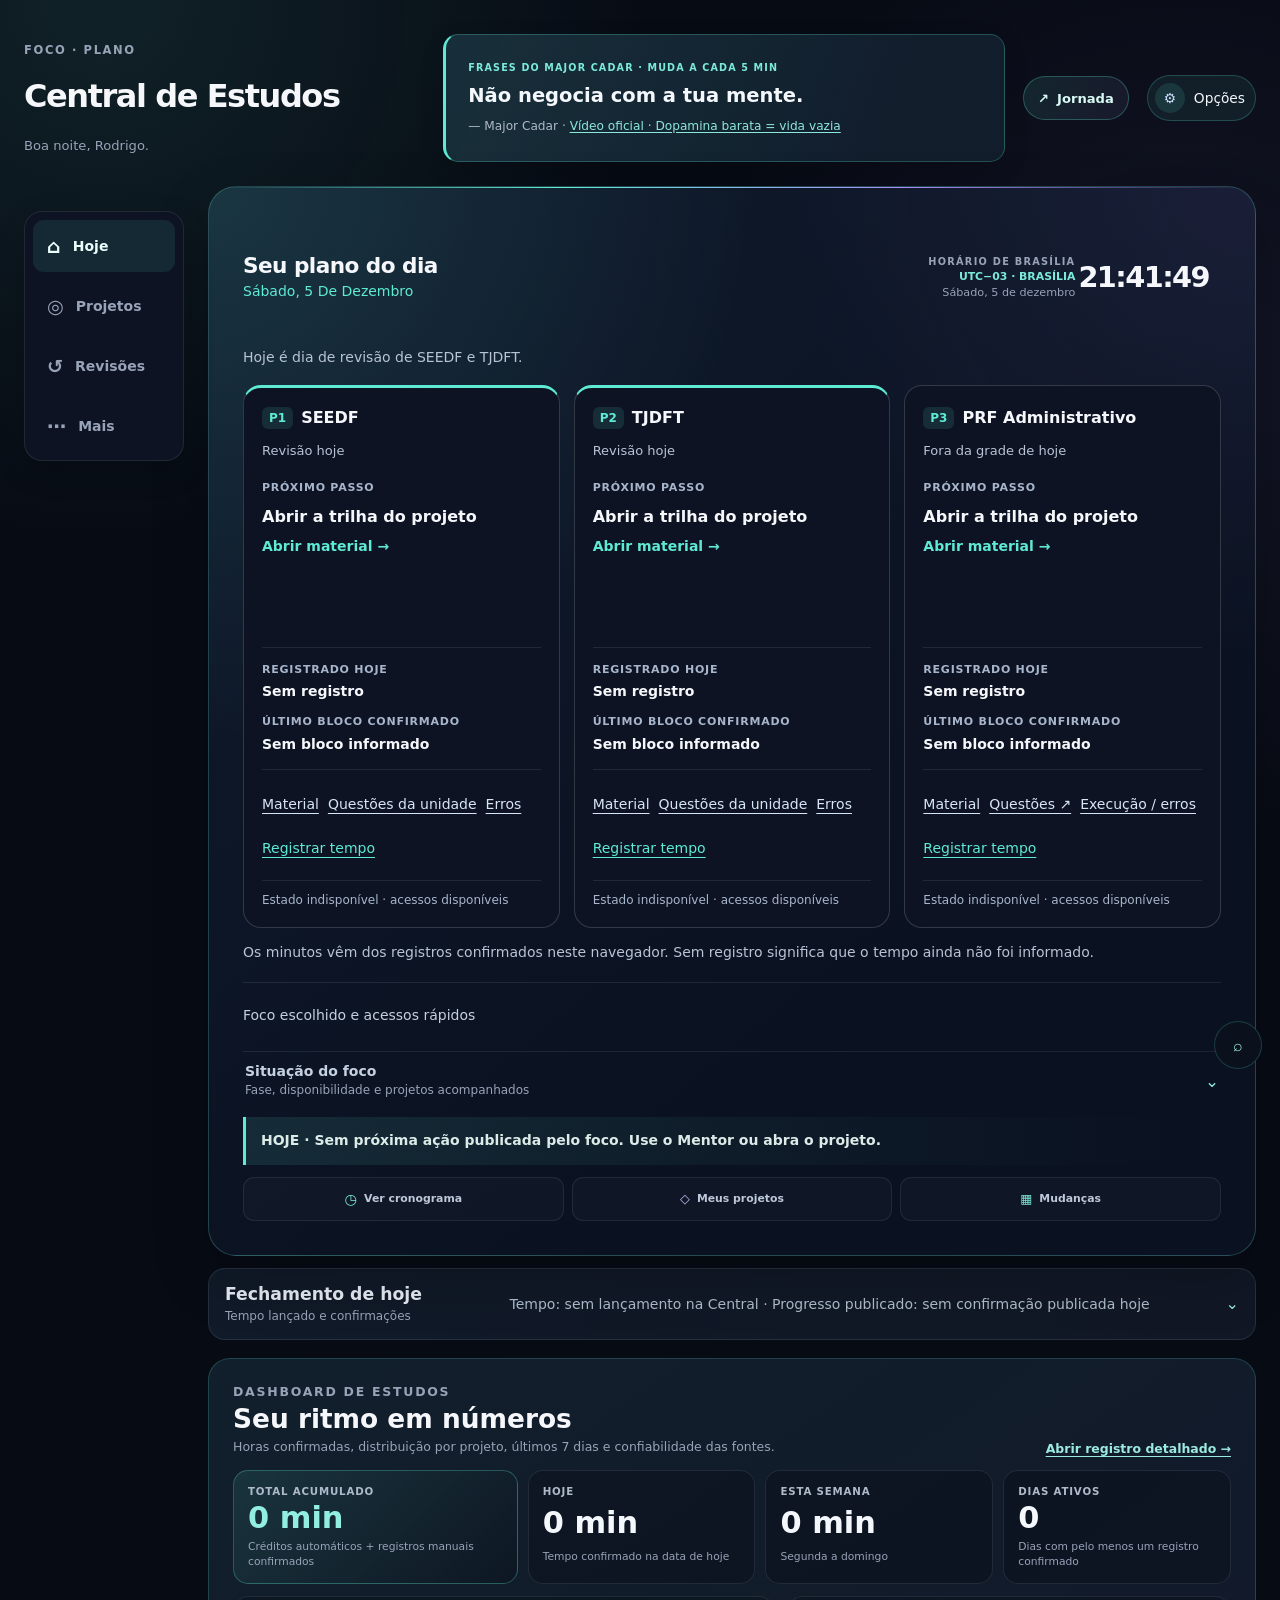
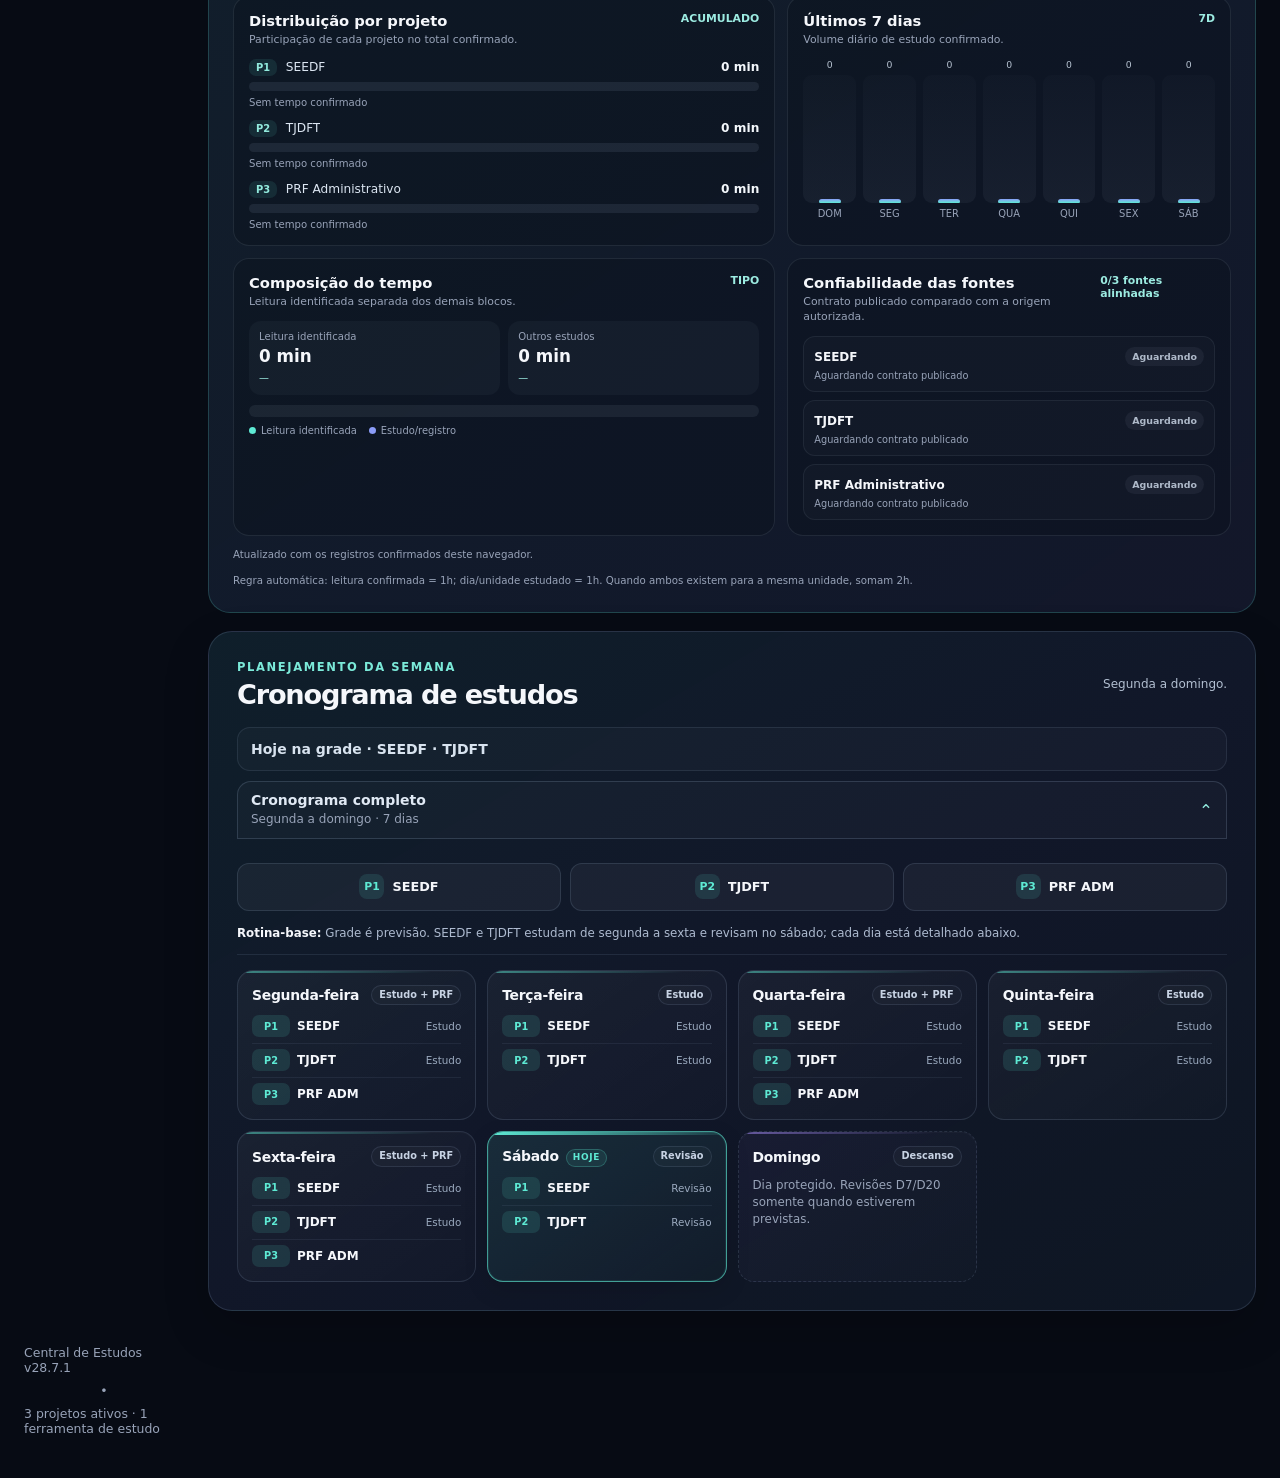
==== commit 86e9c003: "polish: remove duplicate project totals from dashboard header" ====
--- a/index.html
+++ b/index.html
@@ -1,3 +1,3 @@
-<!doctype html><html lang="pt-BR"><head><meta charset="utf-8" /><meta name="viewport" content="width=device-width, initial-scale=1" /><meta name="theme-color" content="#070b14" /><meta name="description" content="Central de Estudos: projetos e registro de horas estudadas." /><meta name="color-scheme" content="dark" /><meta name="referrer" content="strict-origin-when-cross-origin" /><meta http-equiv="Content-Security-Policy" content="default-src 'self'; script-src 'self'; style-src 'self'; img-src 'self' data:; font-src 'self'; connect-src 'self' https://api.github.com https://fqqkkyusnzhuuizahkww.supabase.co; worker-src 'self'; manifest-src 'self'; object-src 'none'; base-uri 'none'; form-action 'none'; frame-src 'none'; upgrade-insecure-requests" /><title>Central de Estudos</title><link rel="icon" href="./assets/icon.svg" type="image/svg+xml" /><link rel="manifest" href="./manifest.webmanifest" /><link rel="stylesheet" href="./css/app.css" /><link rel="stylesheet" href="./css/catalog-v4.css" /><link rel="stylesheet" href="./css/personalization-v5.css" /><link rel="stylesheet" href="./css/timeline-v8.css" /><link rel="stylesheet" href="./css/pro-v11.css" /><link rel="stylesheet" href="./css/operational-v13.css?v=28.7.1" /><link rel="stylesheet" href="./css/workspace-v24.css" /><link rel="stylesheet" href="./css/workspace-v26.css?v=portfolio-20260930" /><link rel="stylesheet" href="./css/workspace-v27.css" /><link rel="stylesheet" href="./css/study-log-v1.css?v=28.8.0" /><link rel="stylesheet" href="./css/study-dashboard-v1.css?v=28.9.0" /><link rel="stylesheet" href="./css/study-planner-v1.css?v=28.2.0" /><link rel="stylesheet" href="./css/home-v1.css?v=home-20260929d" /><link rel="stylesheet" href="./css/home-v2.css?v=28.7.1" /><link rel="stylesheet" href="./css/ecosystem-v1.css?v=28.1.0" /><link rel="stylesheet" href="./css/daily-message-v1.css?v=28.7.1" /><link rel="stylesheet" href="./css/daily-workspace-v1.css?v=28.7.1-mobile-clock-2"></head><body><a class="skip-link" href="#conteudo">Ir para o conteúdo</a><div class="shell"><header class="topbar"><div><p class="eyebrow">FOCO · PLANO</p><h1>Central de Estudos</h1><p id="greeting" class="topbar-greeting">Seu próximo passo começa aqui.</p><figure class="daily-message-v1" aria-label="Frases do Major Cadar" aria-live="polite" aria-atomic="true"><p class="daily-message-heading">FRASES DO MAJOR CADAR · MUDA A CADA 5 MIN</p><blockquote id="daily-motivation" class="daily-message-text">Seja forte ou seja vencido.</blockquote><p class="daily-message-attribution">— <span id="daily-motivation-author">Major Cadar</span> · <a id="daily-motivation-source" href="https://www.instagram.com/caveiracadar09/" target="_blank" rel="noopener noreferrer">Caveira Cadar 09 · perfil oficial</a></p></figure></div><a id="journey-link" class="journey-link" href="https://rodrigorosadantas.github.io/plano-de-transicao/" aria-label="Abrir Jornada, Painel Estratégico"><span aria-hidden="true">↗</span><span>Jornada</span></a><button id="quick-options" class="user-pill" type="button" aria-label="Abrir opções"><span class="avatar" aria-hidden="true">⚙</span><span>Opções</span></button></header><nav class="pro-nav" aria-label="Navegação principal da Central"><a class="pro-nav-link" href="#agora"><span aria-hidden="true">⌂</span><span>Hoje</span></a><a class="pro-nav-link" href="#projetos"><span aria-hidden="true">◎</span><span>Projetos</span></a><a class="pro-nav-link" href="#revisoes"><span aria-hidden="true">↺</span><span>Revisões</span></a><a class="pro-nav-link" href="#mais"><span aria-hidden="true">⋯</span><span>Mais</span></a></nav><main id="conteudo"><div id="system-notice" class="system-notice is-hidden" role="status" aria-live="polite"></div><div id="pwa-update-notice" class="system-notice pwa-update-notice is-hidden" role="status" aria-live="polite"></div><section id="agora" data-screen="today" class="pro-now command-center" aria-labelledby="daily-plan-title"><div class="daily-plan" aria-labelledby="daily-plan-title"><div class="daily-plan-header"><div><h2 id="daily-plan-title">Seu plano do dia</h2><p id="daily-plan-date"></p></div><div class="presence-clock command-clock"><span class="pro-now-kicker">HORÁRIO DE BRASÍLIA</span><span class="clock-zone">UTC−03 · BRASÍLIA</span><time id="brasilia-time" aria-label="Horário de Brasília, atualizado a cada segundo">--:--:--</time><span id="brasilia-date" class="pro-now-meta">A data aparecerá aqui.</span></div></div><p id="daily-plan-caption" class="daily-caption">Siga a grade do dia e retome a próxima ação de cada projeto.</p><div id="daily-plan-cards" class="daily-plan-cards"><article class="daily-project-card"><h3><a data-daily-project="seedf" href="https://rodrigorosadantas.github.io/seedf-ppge-dashboard/leis/">SEEDF</a></h3><p>Consultar material e próxima ação no projeto.</p></article><article class="daily-project-card"><h3><a data-daily-project="tjdft" href="https://rodrigorosadantas.github.io/tjdft-dashboard/portugues-rlm/">TJDFT</a></h3><p>Consultar material e próxima ação no projeto.</p></article><article class="daily-project-card"><h3><a data-daily-project="prf-adm" href="https://rodrigorosadantas.github.io/prf-administrativo-dashboard/#leitura">PRF Administrativo</a></h3><p>Consultar material e próxima ação no projeto.</p></article></div><p id="daily-records-note" class="daily-records-note">Os minutos vêm dos registros confirmados neste navegador.</p></div><details class="daily-focus-details"><summary>Foco escolhido e acessos rápidos</summary><div class="command-grid presence-v21"><div class="command-main"><div class="command-status"><span class="command-chip command-chip-live"><span class="live-dot"></span>HOJE · V28.7.1</span><span class="command-chip">FOCO · <strong id="pro-now-focus-name">SEEDF</strong></span></div><p class="eyebrow">PLANO DE HOJE</p><h2 id="pro-now-title">Seu foco de hoje.</h2><p id="pro-now-focus-description" class="command-lead">Gestor + Analista — Apoio Administrativo</p><div class="command-actions"><a id="pro-now-focus-link" class="command-primary" href="https://rodrigorosadantas.github.io/seedf-ppge-dashboard/">Abrir foco agora ↗</a><a id="home-study-log" class="command-secondary" href="#projetos">Registrar estudo</a><a id="focus-new-tab" class="command-secondary is-hidden" href="https://rodrigorosadantas.github.io/seedf-ppge-dashboard/" target="_blank" rel="noopener">Nova guia ↗</a></div></div></div></details><details class="command-context"><summary><span><strong>Situação do foco</strong><small>Fase, disponibilidade e projetos acompanhados</small></span><span class="command-context-icon" aria-hidden="true">⌄</span></summary><div class="command-metrics"><article class="command-metric"><span>FASE</span><strong id="pro-now-focus-meta">Pré-edital</strong><small id="pro-now-focus-note">Prioridade padrão configurada na Central.</small></article><article class="command-metric"><span>STATUS</span><strong id="pro-now-focus-health" class="health health-checking"><span class="dot"></span>Verificando</strong><small id="pro-now-focus-health-hint">Disponibilidade técnica</small></article><article class="command-metric"><span>EVOLUÇÃO</span><strong id="pro-now-project-count">3 ativos</strong><small id="pro-now-project-meta">P1 SEEDF · P2 TJDFT · P3 PRF ADM</small></article></div></details><div id="pro-now-focus-operational" class="command-next is-hidden"></div><nav class="command-shortcuts" aria-label="Atalhos do centro de comando"><a href="#agenda-semanal">Ver cronograma</a><a href="#projetos">Meus projetos</a><a href="#inbox">Mudanças</a></nav></section><details id="daily-closeout" data-screen="today" class="daily-closeout-v1"><summary><span class="closeout-summary-title"><strong>Fechamento de hoje</strong><small>Tempo lançado e confirmações</small></span><span id="closeout-quickline" class="closeout-quickline" aria-live="polite">Aguardando dados operacionais de hoje.</span><span class="closeout-expand-icon" aria-hidden="true">⌄</span></summary><div class="command-next closeout-summary" aria-live="polite"><p class="closeout-loading">Aguardando os dados publicados do dia. A grade é previsão; os registros locais ficam em Projetos.</p></div><p class="closeout-footer"><span class="closeout-footer-label">MENTOR</span> <a href="./mentor/">Ver análise detalhada →</a></p></details><section id="home-study-hours" data-screen="today" class="study-analytics" aria-labelledby="home-study-hours-title"><div class="study-analytics-head"><div><p class="eyebrow">DASHBOARD DE ESTUDOS</p><h2 id="home-study-hours-title">Seu ritmo em números</h2><p>Horas confirmadas, distribuição por projeto, últimos 7 dias e confiabilidade das fontes.</p></div><a href="#projetos">Abrir registro detalhado →</a></div><div class="study-kpis" aria-label="Indicadores principais de estudo"><article class="study-kpi study-kpi-primary"><span>TOTAL ACUMULADO</span><strong id="dashboard-total">0 min</strong><small>Créditos automáticos + registros manuais confirmados</small></article><article class="study-kpi"><span>HOJE</span><strong id="dashboard-today">0 min</strong><small>Tempo confirmado na data de hoje</small></article><article class="study-kpi"><span>ESTA SEMANA</span><strong id="dashboard-week">0 min</strong><small>Segunda a domingo</small></article><article class="study-kpi"><span>DIAS ATIVOS</span><strong id="dashboard-days">0</strong><small>Dias com pelo menos um registro confirmado</small></article></div><div class="study-dashboard-grid"><article class="study-dashboard-card"><div class="study-dashboard-card-head"><div><h3>Distribuição por projeto</h3><p>Participação de cada projeto no total confirmado.</p></div><span id="home-study-projects">—</span></div><div id="dashboard-projects" class="dashboard-projects" aria-live="polite"></div></article><article class="study-dashboard-card"><div class="study-dashboard-card-head"><div><h3>Últimos 7 dias</h3><p>Volume diário de estudo confirmado.</p></div><span>7D</span></div><div id="dashboard-seven-days" class="dashboard-seven-days" aria-label="Horas estudadas nos últimos sete dias"></div></article><article class="study-dashboard-card"><div class="study-dashboard-card-head"><div><h3>Composição do tempo</h3><p>Leitura identificada separada dos demais blocos.</p></div><span>TIPO</span></div><div class="dashboard-composition-values"><div class="dashboard-composition-value"><span>Leitura identificada</span><strong id="dashboard-reading">0 min</strong><small id="dashboard-reading-share">—</small></div><div class="dashboard-composition-value"><span>Outros estudos</span><strong id="dashboard-study">0 min</strong><small id="dashboard-study-share">—</small></div></div><div class="dashboard-composition-bar" aria-hidden="true"><span id="dashboard-composition-reading" class="dashboard-composition-reading"></span><span id="dashboard-composition-study" class="dashboard-composition-study"></span></div><div class="dashboard-composition-legend"><span>Leitura identificada</span><span>Estudo/registro</span></div></article><article class="study-dashboard-card"><div class="study-dashboard-card-head"><div><h3>Confiabilidade das fontes</h3><p>Contrato publicado comparado com a origem autorizada.</p></div><span id="dashboard-integrity-summary">0/3 fontes alinhadas</span></div><div id="dashboard-integrity" class="dashboard-integrity" aria-live="polite"></div></article></div><p id="dashboard-updated" class="study-dashboard-foot">Carregando dados confirmados.</p><p class="study-dashboard-foot">Regra automática: leitura confirmada = 1h; dia/unidade estudado = 1h. Quando ambos existem para a mesma unidade, somam 2h.</p><span id="home-study-total" hidden>0 min</span><span id="home-study-today" hidden>0 min</span><span id="home-study-week" hidden>0 min</span></section><section id="agenda-semanal" data-screen="today" class="section weekly-schedule-v27" aria-labelledby="weekly-schedule-title"><div class="section-heading"><div><p class="eyebrow">PLANEJAMENTO DA SEMANA</p><h2 id="weekly-schedule-title">Cronograma de estudos</h2></div><p class="muted compact">Segunda a domingo.</p></div><p id="today-week-preview" class="today-week-preview">Hoje na grade: carregando agenda.</p><details id="week-schedule-details" class="week-schedule-details" open><summary><span><strong>Cronograma completo</strong><small>Segunda a domingo · 7 dias</small></span><span class="week-disclosure-icon" aria-hidden="true">⌄</span></summary><div class="week-schedule-content"><div class="weekly-priority-strip" aria-label="Prioridades de estudo"><a class="schedule-priority-chip" data-priority="1" href="/seedf-ppge-dashboard/"><span>P1</span><strong>SEEDF</strong></a><a class="schedule-priority-chip" data-priority="2" href="/tjdft-dashboard/"><span>P2</span><strong>TJDFT</strong></a><a class="schedule-priority-chip" data-priority="3" href="https://rodrigorosadantas.github.io/prf-administrativo-dashboard/"><span>P3</span><strong>PRF ADM</strong></a></div><p class="weekly-routine-summary"><strong>Rotina-base:</strong> Grade é previsão. SEEDF e TJDFT estudam de segunda a sexta e revisam no sábado; cada dia está detalhado abaixo.</p><div class="schedule-day-grid" aria-label="Cronograma dia a dia, de segunda-feira a domingo"><article class="schedule-day-card" data-weekday="monday" aria-labelledby="schedule-day-monday"><div class="schedule-day-heading"><h3 id="schedule-day-monday">Segunda-feira</h3><span>Estudo + PRF</span></div><ul class="schedule-items"><li class="schedule-item"><span class="schedule-mark">P1</span><span class="schedule-item-copy"><a href="/seedf-ppge-dashboard/">SEEDF</a><small>Estudo</small></span></li><li class="schedule-item"><span class="schedule-mark">P2</span><span class="schedule-item-copy"><a href="/tjdft-dashboard/">TJDFT</a><small>Estudo</small></span></li><li class="schedule-item"><span class="schedule-mark">P3</span><span class="schedule-item-copy"><a href="/prf-administrativo-dashboard/">PRF ADM</a></span></li></ul></article><article class="schedule-day-card" data-weekday="tuesday" aria-labelledby="schedule-day-tuesday"><div class="schedule-day-heading"><h3 id="schedule-day-tuesday">Terça-feira</h3><span>Estudo</span></div><ul class="schedule-items"><li class="schedule-item"><span class="schedule-mark">P1</span><span class="schedule-item-copy"><a href="/seedf-ppge-dashboard/">SEEDF</a><small>Estudo</small></span></li><li class="schedule-item"><span class="schedule-mark">P2</span><span class="schedule-item-copy"><a href="/tjdft-dashboard/">TJDFT</a><small>Estudo</small></span></li></ul></article><article class="schedule-day-card" data-weekday="wednesday" aria-labelledby="schedule-day-wednesday"><div class="schedule-day-heading"><h3 id="schedule-day-wednesday">Quarta-feira</h3><span>Estudo + PRF</span></div><ul class="schedule-items"><li class="schedule-item"><span class="schedule-mark">P1</span><span class="schedule-item-copy"><a href="/seedf-ppge-dashboard/">SEEDF</a><small>Estudo</small></span></li><li class="schedule-item"><span class="schedule-mark">P2</span><span class="schedule-item-copy"><a href="/tjdft-dashboard/">TJDFT</a><small>Estudo</small></span></li><li class="schedule-item"><span class="schedule-mark">P3</span><span class="schedule-item-copy"><a href="/prf-administrativo-dashboard/">PRF ADM</a></span></li></ul></article><article class="schedule-day-card" data-weekday="thursday" aria-labelledby="schedule-day-thursday"><div class="schedule-day-heading"><h3 id="schedule-day-thursday">Quinta-feira</h3><span>Estudo</span></div><ul class="schedule-items"><li class="schedule-item"><span class="schedule-mark">P1</span><span class="schedule-item-copy"><a href="/seedf-ppge-dashboard/">SEEDF</a><small>Estudo</small></span></li><li class="schedule-item"><span class="schedule-mark">P2</span><span class="schedule-item-copy"><a href="/tjdft-dashboard/">TJDFT</a><small>Estudo</small></span></li></ul></article><article class="schedule-day-card" data-weekday="friday" aria-labelledby="schedule-day-friday"><div class="schedule-day-heading"><h3 id="schedule-day-friday">Sexta-feira</h3><span>Estudo + PRF</span></div><ul class="schedule-items"><li class="schedule-item"><span class="schedule-mark">P1</span><span class="schedule-item-copy"><a href="/seedf-ppge-dashboard/">SEEDF</a><small>Estudo</small></span></li><li class="schedule-item"><span class="schedule-mark">P2</span><span class="schedule-item-copy"><a href="/tjdft-dashboard/">TJDFT</a><small>Estudo</small></span></li><li class="schedule-item"><span class="schedule-mark">P3</span><span class="schedule-item-copy"><a href="/prf-administrativo-dashboard/">PRF ADM</a></span></li></ul></article><article class="schedule-day-card" data-weekday="saturday" aria-labelledby="schedule-day-saturday"><div class="schedule-day-heading"><h3 id="schedule-day-saturday">Sábado</h3><span>Revisão</span></div><ul class="schedule-items"><li class="schedule-item"><span class="schedule-mark">P1</span><span class="schedule-item-copy"><a href="/seedf-ppge-dashboard/">SEEDF</a><small>Revisão</small></span></li><li class="schedule-item"><span class="schedule-mark">P2</span><span class="schedule-item-copy"><a href="/tjdft-dashboard/">TJDFT</a><small>Revisão</small></span></li></ul></article><article class="schedule-day-card schedule-day-rest-v27" data-weekday="sunday" aria-labelledby="schedule-day-sunday"><div class="schedule-day-heading"><h3 id="schedule-day-sunday">Domingo</h3><span>Descanso</span></div><p>Dia protegido. Revisões D7/D20 somente quando estiverem previstas.</p></article></div></div></details></section><section id="revisoes" data-screen="reviews" class="reviews-screen" aria-labelledby="review-title"><div class="review-header"><div><p class="eyebrow">CONTINUIDADE DO ESTUDO</p><h2 id="review-title">Revisões e erros</h2></div><button id="daily-refresh" class="daily-action" type="button">Atualizar painel</button></div><p class="review-intro">Veja as pendências informadas e abra o registro no projeto de origem.</p><p id="review-overview" class="daily-caption" role="status">Aguardando os dados publicados pelos projetos.</p><div id="review-project-cards" class="review-project-cards"><p>Os acessos diretos continuam disponíveis em Projetos.</p></div><p id="daily-refresh-status" class="refresh-help" role="status"></p><p class="refresh-help">Atualizar painel consulta os estados publicados. Para atualizar os dados do Notion, use a sincronização dentro de cada projeto.</p></section><section id="mais" data-screen="more" class="more-screen" aria-labelledby="more-title"><p class="eyebrow">ACESSOS DA CENTRAL</p><h2 id="more-title">Mais caminhos, no seu ritmo</h2><p class="daily-caption">Retome, acompanhe e organize seu espaço.</p><div class="more-grid"><a class="more-link" href="./mentor/"><strong>Mentor</strong><small>Próxima ação e sinais de cada projeto.</small><span aria-hidden="true">↗</span></a><a class="more-link" href="#retomada"><strong>Retomada</strong><small>Foco escolhido e último ambiente aberto.</small><span aria-hidden="true">→</span></a><a class="more-link" href="#inbox"><strong>Mudanças e alertas</strong><small>Novidades publicadas pelos projetos.</small><span aria-hidden="true">→</span></a><a class="more-link" href="#activity-panel"><strong>Histórico da Central</strong><small>Acessos e mudanças registrados neste aparelho.</small><span aria-hidden="true">→</span></a><a class="more-link" href="#evolucao"><strong>Panorama e preferências</strong><small>Radar, exibição, diagnóstico e backup.</small><span aria-hidden="true">→</span></a><a class="more-link" href="https://rodrigorosadantas.github.io/plano-de-transicao/"><strong>Jornada</strong><small>Abrir o Painel Estratégico.</small><span aria-hidden="true">↗</span></a></div></section><section id="retomada" data-screen="resume" class="section resume-screen" aria-labelledby="resume-screen-title"><div class="section-heading"><div><p class="eyebrow">RETOMADA</p><h2 id="resume-screen-title">Volte ao ponto que você escolheu.</h2></div><p class="muted compact">A Central separa sua prioridade do último acesso. Navegação não mede estudo nem progresso.</p></div><div class="resume-screen-grid"><article class="resume-screen-card"><p class="eyebrow">FOCO ESCOLHIDO</p><h3 id="resume-focus-name">SEEDF</h3><p id="resume-focus-meta">Prioridade escolhida por você na Central.</p><a id="resume-focus-link" class="command-primary" href="https://rodrigorosadantas.github.io/seedf-ppge-dashboard/">Abrir foco →</a></article><article class="resume-screen-card"><p class="eyebrow">ÚLTIMO ACESSO</p><div class="command-resume"><div><span class="pro-now-kicker">ÚLTIMO ACESSO</span><strong id="pro-now-resume-name">Nenhum projeto aberto</strong><span id="pro-now-resume-meta">O último ambiente aberto pela Central aparecerá aqui.</span></div><div class="command-resume-actions"><a id="resume-button" class="command-resume-action is-hidden" href="#">Retomar →</a><a class="command-resume-action" href="#projetos">Trocar foco ↓</a></div></div></article></div></section><section id="inbox" data-screen="inbox" class="section inbox-screen" aria-labelledby="inbox-title"><div class="section-heading"><div><p class="eyebrow">INBOX OPERACIONAL</p><h2 id="inbox-title">Ações e alertas publicados</h2></div><p class="inbox-note">Sinais dos contratos validados. A Central não gera ações, não classifica projetos e não muda seu foco.</p></div><div aria-labelledby="published-changes-title"><h3 id="published-changes-title">Mudanças desde a última conferência</h3><p>Dados de contratos validados neste aparelho; cache identificado. Não mede estudo nem progresso.</p><div id="published-changes-list" aria-live="polite"><p>Aguardando contratos válidos.</p></div></div><div id="inbox-toolbar" class="inbox-toolbar"></div><div id="inbox-list" class="operational-grid" aria-live="polite" aria-atomic="false"><p class="routing-empty">Aguardando contratos read-only válidos. Ações e alertas publicados aparecerão aqui.</p></div></section><section id="evolucao" data-screen="evolution" class="section evolution-screen" aria-labelledby="evolution-screen-title"><div class="section-heading"><div><p class="eyebrow">EVOLUÇÃO</p><h2 id="evolution-screen-title">Panorama dos projetos</h2></div><p class="muted compact">Estado operacional e técnico. A orientação adaptativa agora tem página própria.</p><a class="button button-quiet" href="./mentor/">Abrir Mentor →</a><a class="button button-quiet" href="#diagnostico">Estado técnico</a></div><section id="operational-panel" class="section operational-panel" aria-labelledby="operational-title" hidden><div class="section-heading"><div><p class="eyebrow">RADAR OPERACIONAL</p><h2 id="operational-title">Situação dos concursos</h2></div><p class="muted compact">Estado publicado por cada projeto: fase, ciclo, unidade e próxima ação. Sem ranking.</p><button id="refresh-all-contracts" class="button button-quiet" type="button">Atualizar tudo</button></div><div id="operational-list" class="operational-grid" aria-live="polite" aria-atomic="false"></div></section><details id="preferences-panel" class="preferences-panel"><summary><span><span class="eyebrow">PREFERÊNCIAS</span><strong>Opções da Central</strong></span><span class="preferences-local-badge">Só neste aparelho</span></summary><div class="preferences-body"><p class="preferences-intro">Densidade, detalhes técnicos e ordem dos projetos ficam somente neste aparelho.</p><div class="preferences-grid"><label class="preferences-field"><span>Densidade</span><select id="preference-density"><option value="comfortable">Confortável</option><option value="compact">Compacta</option></select></label><label class="preferences-toggle"><input id="preference-technical" type="checkbox" checked /><span><strong>Detalhes técnicos nos cards</strong><small>Disponibilidade, publicação e deploy continuam no Pulso da Central.</small></span></label></div><div class="preferences-order"><div><h3>Ordem dos projetos</h3><p>Mover um projeto ativa novamente a “Ordem padrão” do catálogo.</p></div><div id="preferences-order-list" class="preferences-order-list" aria-live="polite"></div></div><section class="saved-views" aria-labelledby="saved-views-title"><div class="saved-views-head"><h3 id="saved-views-title">Views salvas</h3><button id="saved-view-save" class="button button-quiet" type="button">Salvar tela atual</button></div><p class="saved-views-intro">Cada view guarda a tela, filtros da Inbox e aba do Workspace. Foco, histórico e contratos não entram na view.</p><div id="saved-view-list" class="saved-view-list" aria-live="polite"><p class="saved-views-empty">Nenhuma view salva neste aparelho.</p></div></section><div class="preferences-footer"><p id="preferences-status" class="preferences-status" aria-live="polite">Preferências salvas somente neste navegador.</p><button id="preferences-reset" class="button button-ghost" type="button">Restaurar padrões</button></div></div></details>
+<!doctype html><html lang="pt-BR"><head><meta charset="utf-8" /><meta name="viewport" content="width=device-width, initial-scale=1" /><meta name="theme-color" content="#070b14" /><meta name="description" content="Central de Estudos: projetos e registro de horas estudadas." /><meta name="color-scheme" content="dark" /><meta name="referrer" content="strict-origin-when-cross-origin" /><meta http-equiv="Content-Security-Policy" content="default-src 'self'; script-src 'self'; style-src 'self'; img-src 'self' data:; font-src 'self'; connect-src 'self' https://api.github.com https://fqqkkyusnzhuuizahkww.supabase.co; worker-src 'self'; manifest-src 'self'; object-src 'none'; base-uri 'none'; form-action 'none'; frame-src 'none'; upgrade-insecure-requests" /><title>Central de Estudos</title><link rel="icon" href="./assets/icon.svg" type="image/svg+xml" /><link rel="manifest" href="./manifest.webmanifest" /><link rel="stylesheet" href="./css/app.css" /><link rel="stylesheet" href="./css/catalog-v4.css" /><link rel="stylesheet" href="./css/personalization-v5.css" /><link rel="stylesheet" href="./css/timeline-v8.css" /><link rel="stylesheet" href="./css/pro-v11.css" /><link rel="stylesheet" href="./css/operational-v13.css?v=28.7.1" /><link rel="stylesheet" href="./css/workspace-v24.css" /><link rel="stylesheet" href="./css/workspace-v26.css?v=portfolio-20260930" /><link rel="stylesheet" href="./css/workspace-v27.css" /><link rel="stylesheet" href="./css/study-log-v1.css?v=28.8.0" /><link rel="stylesheet" href="./css/study-dashboard-v1.css?v=28.9.0" /><link rel="stylesheet" href="./css/study-planner-v1.css?v=28.2.0" /><link rel="stylesheet" href="./css/home-v1.css?v=home-20260929d" /><link rel="stylesheet" href="./css/home-v2.css?v=28.7.1" /><link rel="stylesheet" href="./css/ecosystem-v1.css?v=28.1.0" /><link rel="stylesheet" href="./css/daily-message-v1.css?v=28.7.1" /><link rel="stylesheet" href="./css/daily-workspace-v1.css?v=28.7.1-mobile-clock-2"></head><body><a class="skip-link" href="#conteudo">Ir para o conteúdo</a><div class="shell"><header class="topbar"><div><p class="eyebrow">FOCO · PLANO</p><h1>Central de Estudos</h1><p id="greeting" class="topbar-greeting">Seu próximo passo começa aqui.</p><figure class="daily-message-v1" aria-label="Frases do Major Cadar" aria-live="polite" aria-atomic="true"><p class="daily-message-heading">FRASES DO MAJOR CADAR · MUDA A CADA 5 MIN</p><blockquote id="daily-motivation" class="daily-message-text">Seja forte ou seja vencido.</blockquote><p class="daily-message-attribution">— <span id="daily-motivation-author">Major Cadar</span> · <a id="daily-motivation-source" href="https://www.instagram.com/caveiracadar09/" target="_blank" rel="noopener noreferrer">Caveira Cadar 09 · perfil oficial</a></p></figure></div><a id="journey-link" class="journey-link" href="https://rodrigorosadantas.github.io/plano-de-transicao/" aria-label="Abrir Jornada, Painel Estratégico"><span aria-hidden="true">↗</span><span>Jornada</span></a><button id="quick-options" class="user-pill" type="button" aria-label="Abrir opções"><span class="avatar" aria-hidden="true">⚙</span><span>Opções</span></button></header><nav class="pro-nav" aria-label="Navegação principal da Central"><a class="pro-nav-link" href="#agora"><span aria-hidden="true">⌂</span><span>Hoje</span></a><a class="pro-nav-link" href="#projetos"><span aria-hidden="true">◎</span><span>Projetos</span></a><a class="pro-nav-link" href="#revisoes"><span aria-hidden="true">↺</span><span>Revisões</span></a><a class="pro-nav-link" href="#mais"><span aria-hidden="true">⋯</span><span>Mais</span></a></nav><main id="conteudo"><div id="system-notice" class="system-notice is-hidden" role="status" aria-live="polite"></div><div id="pwa-update-notice" class="system-notice pwa-update-notice is-hidden" role="status" aria-live="polite"></div><section id="agora" data-screen="today" class="pro-now command-center" aria-labelledby="daily-plan-title"><div class="daily-plan" aria-labelledby="daily-plan-title"><div class="daily-plan-header"><div><h2 id="daily-plan-title">Seu plano do dia</h2><p id="daily-plan-date"></p></div><div class="presence-clock command-clock"><span class="pro-now-kicker">HORÁRIO DE BRASÍLIA</span><span class="clock-zone">UTC−03 · BRASÍLIA</span><time id="brasilia-time" aria-label="Horário de Brasília, atualizado a cada segundo">--:--:--</time><span id="brasilia-date" class="pro-now-meta">A data aparecerá aqui.</span></div></div><p id="daily-plan-caption" class="daily-caption">Siga a grade do dia e retome a próxima ação de cada projeto.</p><div id="daily-plan-cards" class="daily-plan-cards"><article class="daily-project-card"><h3><a data-daily-project="seedf" href="https://rodrigorosadantas.github.io/seedf-ppge-dashboard/leis/">SEEDF</a></h3><p>Consultar material e próxima ação no projeto.</p></article><article class="daily-project-card"><h3><a data-daily-project="tjdft" href="https://rodrigorosadantas.github.io/tjdft-dashboard/portugues-rlm/">TJDFT</a></h3><p>Consultar material e próxima ação no projeto.</p></article><article class="daily-project-card"><h3><a data-daily-project="prf-adm" href="https://rodrigorosadantas.github.io/prf-administrativo-dashboard/#leitura">PRF Administrativo</a></h3><p>Consultar material e próxima ação no projeto.</p></article></div><p id="daily-records-note" class="daily-records-note">Os minutos vêm dos registros confirmados neste navegador.</p></div><details class="daily-focus-details"><summary>Foco escolhido e acessos rápidos</summary><div class="command-grid presence-v21"><div class="command-main"><div class="command-status"><span class="command-chip command-chip-live"><span class="live-dot"></span>HOJE · V28.7.1</span><span class="command-chip">FOCO · <strong id="pro-now-focus-name">SEEDF</strong></span></div><p class="eyebrow">PLANO DE HOJE</p><h2 id="pro-now-title">Seu foco de hoje.</h2><p id="pro-now-focus-description" class="command-lead">Gestor + Analista — Apoio Administrativo</p><div class="command-actions"><a id="pro-now-focus-link" class="command-primary" href="https://rodrigorosadantas.github.io/seedf-ppge-dashboard/">Abrir foco agora ↗</a><a id="home-study-log" class="command-secondary" href="#projetos">Registrar estudo</a><a id="focus-new-tab" class="command-secondary is-hidden" href="https://rodrigorosadantas.github.io/seedf-ppge-dashboard/" target="_blank" rel="noopener">Nova guia ↗</a></div></div></div></details><details class="command-context"><summary><span><strong>Situação do foco</strong><small>Fase, disponibilidade e projetos acompanhados</small></span><span class="command-context-icon" aria-hidden="true">⌄</span></summary><div class="command-metrics"><article class="command-metric"><span>FASE</span><strong id="pro-now-focus-meta">Pré-edital</strong><small id="pro-now-focus-note">Prioridade padrão configurada na Central.</small></article><article class="command-metric"><span>STATUS</span><strong id="pro-now-focus-health" class="health health-checking"><span class="dot"></span>Verificando</strong><small id="pro-now-focus-health-hint">Disponibilidade técnica</small></article><article class="command-metric"><span>EVOLUÇÃO</span><strong id="pro-now-project-count">3 ativos</strong><small id="pro-now-project-meta">P1 SEEDF · P2 TJDFT · P3 PRF ADM</small></article></div></details><div id="pro-now-focus-operational" class="command-next is-hidden"></div><nav class="command-shortcuts" aria-label="Atalhos do centro de comando"><a href="#agenda-semanal">Ver cronograma</a><a href="#projetos">Meus projetos</a><a href="#inbox">Mudanças</a></nav></section><details id="daily-closeout" data-screen="today" class="daily-closeout-v1"><summary><span class="closeout-summary-title"><strong>Fechamento de hoje</strong><small>Tempo lançado e confirmações</small></span><span id="closeout-quickline" class="closeout-quickline" aria-live="polite">Aguardando dados operacionais de hoje.</span><span class="closeout-expand-icon" aria-hidden="true">⌄</span></summary><div class="command-next closeout-summary" aria-live="polite"><p class="closeout-loading">Aguardando os dados publicados do dia. A grade é previsão; os registros locais ficam em Projetos.</p></div><p class="closeout-footer"><span class="closeout-footer-label">MENTOR</span> <a href="./mentor/">Ver análise detalhada →</a></p></details><section id="home-study-hours" data-screen="today" class="study-analytics" aria-labelledby="home-study-hours-title"><div class="study-analytics-head"><div><p class="eyebrow">DASHBOARD DE ESTUDOS</p><h2 id="home-study-hours-title">Seu ritmo em números</h2><p>Horas confirmadas, distribuição por projeto, últimos 7 dias e confiabilidade das fontes.</p></div><a href="#projetos">Abrir registro detalhado →</a></div><div class="study-kpis" aria-label="Indicadores principais de estudo"><article class="study-kpi study-kpi-primary"><span>TOTAL ACUMULADO</span><strong id="dashboard-total">0 min</strong><small>Créditos automáticos + registros manuais confirmados</small></article><article class="study-kpi"><span>HOJE</span><strong id="dashboard-today">0 min</strong><small>Tempo confirmado na data de hoje</small></article><article class="study-kpi"><span>ESTA SEMANA</span><strong id="dashboard-week">0 min</strong><small>Segunda a domingo</small></article><article class="study-kpi"><span>DIAS ATIVOS</span><strong id="dashboard-days">0</strong><small>Dias com pelo menos um registro confirmado</small></article></div><div class="study-dashboard-grid"><article class="study-dashboard-card"><div class="study-dashboard-card-head"><div><h3>Distribuição por projeto</h3><p>Participação de cada projeto no total confirmado.</p></div><span>ACUMULADO</span></div><div id="dashboard-projects" class="dashboard-projects" aria-live="polite"></div></article><article class="study-dashboard-card"><div class="study-dashboard-card-head"><div><h3>Últimos 7 dias</h3><p>Volume diário de estudo confirmado.</p></div><span>7D</span></div><div id="dashboard-seven-days" class="dashboard-seven-days" aria-label="Horas estudadas nos últimos sete dias"></div></article><article class="study-dashboard-card"><div class="study-dashboard-card-head"><div><h3>Composição do tempo</h3><p>Leitura identificada separada dos demais blocos.</p></div><span>TIPO</span></div><div class="dashboard-composition-values"><div class="dashboard-composition-value"><span>Leitura identificada</span><strong id="dashboard-reading">0 min</strong><small id="dashboard-reading-share">—</small></div><div class="dashboard-composition-value"><span>Outros estudos</span><strong id="dashboard-study">0 min</strong><small id="dashboard-study-share">—</small></div></div><div class="dashboard-composition-bar" aria-hidden="true"><span id="dashboard-composition-reading" class="dashboard-composition-reading"></span><span id="dashboard-composition-study" class="dashboard-composition-study"></span></div><div class="dashboard-composition-legend"><span>Leitura identificada</span><span>Estudo/registro</span></div></article><article class="study-dashboard-card"><div class="study-dashboard-card-head"><div><h3>Confiabilidade das fontes</h3><p>Contrato publicado comparado com a origem autorizada.</p></div><span id="dashboard-integrity-summary">0/3 fontes alinhadas</span></div><div id="dashboard-integrity" class="dashboard-integrity" aria-live="polite"></div></article></div><p id="dashboard-updated" class="study-dashboard-foot">Carregando dados confirmados.</p><p class="study-dashboard-foot">Regra automática: leitura confirmada = 1h; dia/unidade estudado = 1h. Quando ambos existem para a mesma unidade, somam 2h.</p><span id="home-study-total" hidden>0 min</span><span id="home-study-today" hidden>0 min</span><span id="home-study-week" hidden>0 min</span><span id="home-study-projects" hidden>—</span></section><section id="agenda-semanal" data-screen="today" class="section weekly-schedule-v27" aria-labelledby="weekly-schedule-title"><div class="section-heading"><div><p class="eyebrow">PLANEJAMENTO DA SEMANA</p><h2 id="weekly-schedule-title">Cronograma de estudos</h2></div><p class="muted compact">Segunda a domingo.</p></div><p id="today-week-preview" class="today-week-preview">Hoje na grade: carregando agenda.</p><details id="week-schedule-details" class="week-schedule-details" open><summary><span><strong>Cronograma completo</strong><small>Segunda a domingo · 7 dias</small></span><span class="week-disclosure-icon" aria-hidden="true">⌄</span></summary><div class="week-schedule-content"><div class="weekly-priority-strip" aria-label="Prioridades de estudo"><a class="schedule-priority-chip" data-priority="1" href="/seedf-ppge-dashboard/"><span>P1</span><strong>SEEDF</strong></a><a class="schedule-priority-chip" data-priority="2" href="/tjdft-dashboard/"><span>P2</span><strong>TJDFT</strong></a><a class="schedule-priority-chip" data-priority="3" href="https://rodrigorosadantas.github.io/prf-administrativo-dashboard/"><span>P3</span><strong>PRF ADM</strong></a></div><p class="weekly-routine-summary"><strong>Rotina-base:</strong> Grade é previsão. SEEDF e TJDFT estudam de segunda a sexta e revisam no sábado; cada dia está detalhado abaixo.</p><div class="schedule-day-grid" aria-label="Cronograma dia a dia, de segunda-feira a domingo"><article class="schedule-day-card" data-weekday="monday" aria-labelledby="schedule-day-monday"><div class="schedule-day-heading"><h3 id="schedule-day-monday">Segunda-feira</h3><span>Estudo + PRF</span></div><ul class="schedule-items"><li class="schedule-item"><span class="schedule-mark">P1</span><span class="schedule-item-copy"><a href="/seedf-ppge-dashboard/">SEEDF</a><small>Estudo</small></span></li><li class="schedule-item"><span class="schedule-mark">P2</span><span class="schedule-item-copy"><a href="/tjdft-dashboard/">TJDFT</a><small>Estudo</small></span></li><li class="schedule-item"><span class="schedule-mark">P3</span><span class="schedule-item-copy"><a href="/prf-administrativo-dashboard/">PRF ADM</a></span></li></ul></article><article class="schedule-day-card" data-weekday="tuesday" aria-labelledby="schedule-day-tuesday"><div class="schedule-day-heading"><h3 id="schedule-day-tuesday">Terça-feira</h3><span>Estudo</span></div><ul class="schedule-items"><li class="schedule-item"><span class="schedule-mark">P1</span><span class="schedule-item-copy"><a href="/seedf-ppge-dashboard/">SEEDF</a><small>Estudo</small></span></li><li class="schedule-item"><span class="schedule-mark">P2</span><span class="schedule-item-copy"><a href="/tjdft-dashboard/">TJDFT</a><small>Estudo</small></span></li></ul></article><article class="schedule-day-card" data-weekday="wednesday" aria-labelledby="schedule-day-wednesday"><div class="schedule-day-heading"><h3 id="schedule-day-wednesday">Quarta-feira</h3><span>Estudo + PRF</span></div><ul class="schedule-items"><li class="schedule-item"><span class="schedule-mark">P1</span><span class="schedule-item-copy"><a href="/seedf-ppge-dashboard/">SEEDF</a><small>Estudo</small></span></li><li class="schedule-item"><span class="schedule-mark">P2</span><span class="schedule-item-copy"><a href="/tjdft-dashboard/">TJDFT</a><small>Estudo</small></span></li><li class="schedule-item"><span class="schedule-mark">P3</span><span class="schedule-item-copy"><a href="/prf-administrativo-dashboard/">PRF ADM</a></span></li></ul></article><article class="schedule-day-card" data-weekday="thursday" aria-labelledby="schedule-day-thursday"><div class="schedule-day-heading"><h3 id="schedule-day-thursday">Quinta-feira</h3><span>Estudo</span></div><ul class="schedule-items"><li class="schedule-item"><span class="schedule-mark">P1</span><span class="schedule-item-copy"><a href="/seedf-ppge-dashboard/">SEEDF</a><small>Estudo</small></span></li><li class="schedule-item"><span class="schedule-mark">P2</span><span class="schedule-item-copy"><a href="/tjdft-dashboard/">TJDFT</a><small>Estudo</small></span></li></ul></article><article class="schedule-day-card" data-weekday="friday" aria-labelledby="schedule-day-friday"><div class="schedule-day-heading"><h3 id="schedule-day-friday">Sexta-feira</h3><span>Estudo + PRF</span></div><ul class="schedule-items"><li class="schedule-item"><span class="schedule-mark">P1</span><span class="schedule-item-copy"><a href="/seedf-ppge-dashboard/">SEEDF</a><small>Estudo</small></span></li><li class="schedule-item"><span class="schedule-mark">P2</span><span class="schedule-item-copy"><a href="/tjdft-dashboard/">TJDFT</a><small>Estudo</small></span></li><li class="schedule-item"><span class="schedule-mark">P3</span><span class="schedule-item-copy"><a href="/prf-administrativo-dashboard/">PRF ADM</a></span></li></ul></article><article class="schedule-day-card" data-weekday="saturday" aria-labelledby="schedule-day-saturday"><div class="schedule-day-heading"><h3 id="schedule-day-saturday">Sábado</h3><span>Revisão</span></div><ul class="schedule-items"><li class="schedule-item"><span class="schedule-mark">P1</span><span class="schedule-item-copy"><a href="/seedf-ppge-dashboard/">SEEDF</a><small>Revisão</small></span></li><li class="schedule-item"><span class="schedule-mark">P2</span><span class="schedule-item-copy"><a href="/tjdft-dashboard/">TJDFT</a><small>Revisão</small></span></li></ul></article><article class="schedule-day-card schedule-day-rest-v27" data-weekday="sunday" aria-labelledby="schedule-day-sunday"><div class="schedule-day-heading"><h3 id="schedule-day-sunday">Domingo</h3><span>Descanso</span></div><p>Dia protegido. Revisões D7/D20 somente quando estiverem previstas.</p></article></div></div></details></section><section id="revisoes" data-screen="reviews" class="reviews-screen" aria-labelledby="review-title"><div class="review-header"><div><p class="eyebrow">CONTINUIDADE DO ESTUDO</p><h2 id="review-title">Revisões e erros</h2></div><button id="daily-refresh" class="daily-action" type="button">Atualizar painel</button></div><p class="review-intro">Veja as pendências informadas e abra o registro no projeto de origem.</p><p id="review-overview" class="daily-caption" role="status">Aguardando os dados publicados pelos projetos.</p><div id="review-project-cards" class="review-project-cards"><p>Os acessos diretos continuam disponíveis em Projetos.</p></div><p id="daily-refresh-status" class="refresh-help" role="status"></p><p class="refresh-help">Atualizar painel consulta os estados publicados. Para atualizar os dados do Notion, use a sincronização dentro de cada projeto.</p></section><section id="mais" data-screen="more" class="more-screen" aria-labelledby="more-title"><p class="eyebrow">ACESSOS DA CENTRAL</p><h2 id="more-title">Mais caminhos, no seu ritmo</h2><p class="daily-caption">Retome, acompanhe e organize seu espaço.</p><div class="more-grid"><a class="more-link" href="./mentor/"><strong>Mentor</strong><small>Próxima ação e sinais de cada projeto.</small><span aria-hidden="true">↗</span></a><a class="more-link" href="#retomada"><strong>Retomada</strong><small>Foco escolhido e último ambiente aberto.</small><span aria-hidden="true">→</span></a><a class="more-link" href="#inbox"><strong>Mudanças e alertas</strong><small>Novidades publicadas pelos projetos.</small><span aria-hidden="true">→</span></a><a class="more-link" href="#activity-panel"><strong>Histórico da Central</strong><small>Acessos e mudanças registrados neste aparelho.</small><span aria-hidden="true">→</span></a><a class="more-link" href="#evolucao"><strong>Panorama e preferências</strong><small>Radar, exibição, diagnóstico e backup.</small><span aria-hidden="true">→</span></a><a class="more-link" href="https://rodrigorosadantas.github.io/plano-de-transicao/"><strong>Jornada</strong><small>Abrir o Painel Estratégico.</small><span aria-hidden="true">↗</span></a></div></section><section id="retomada" data-screen="resume" class="section resume-screen" aria-labelledby="resume-screen-title"><div class="section-heading"><div><p class="eyebrow">RETOMADA</p><h2 id="resume-screen-title">Volte ao ponto que você escolheu.</h2></div><p class="muted compact">A Central separa sua prioridade do último acesso. Navegação não mede estudo nem progresso.</p></div><div class="resume-screen-grid"><article class="resume-screen-card"><p class="eyebrow">FOCO ESCOLHIDO</p><h3 id="resume-focus-name">SEEDF</h3><p id="resume-focus-meta">Prioridade escolhida por você na Central.</p><a id="resume-focus-link" class="command-primary" href="https://rodrigorosadantas.github.io/seedf-ppge-dashboard/">Abrir foco →</a></article><article class="resume-screen-card"><p class="eyebrow">ÚLTIMO ACESSO</p><div class="command-resume"><div><span class="pro-now-kicker">ÚLTIMO ACESSO</span><strong id="pro-now-resume-name">Nenhum projeto aberto</strong><span id="pro-now-resume-meta">O último ambiente aberto pela Central aparecerá aqui.</span></div><div class="command-resume-actions"><a id="resume-button" class="command-resume-action is-hidden" href="#">Retomar →</a><a class="command-resume-action" href="#projetos">Trocar foco ↓</a></div></div></article></div></section><section id="inbox" data-screen="inbox" class="section inbox-screen" aria-labelledby="inbox-title"><div class="section-heading"><div><p class="eyebrow">INBOX OPERACIONAL</p><h2 id="inbox-title">Ações e alertas publicados</h2></div><p class="inbox-note">Sinais dos contratos validados. A Central não gera ações, não classifica projetos e não muda seu foco.</p></div><div aria-labelledby="published-changes-title"><h3 id="published-changes-title">Mudanças desde a última conferência</h3><p>Dados de contratos validados neste aparelho; cache identificado. Não mede estudo nem progresso.</p><div id="published-changes-list" aria-live="polite"><p>Aguardando contratos válidos.</p></div></div><div id="inbox-toolbar" class="inbox-toolbar"></div><div id="inbox-list" class="operational-grid" aria-live="polite" aria-atomic="false"><p class="routing-empty">Aguardando contratos read-only válidos. Ações e alertas publicados aparecerão aqui.</p></div></section><section id="evolucao" data-screen="evolution" class="section evolution-screen" aria-labelledby="evolution-screen-title"><div class="section-heading"><div><p class="eyebrow">EVOLUÇÃO</p><h2 id="evolution-screen-title">Panorama dos projetos</h2></div><p class="muted compact">Estado operacional e técnico. A orientação adaptativa agora tem página própria.</p><a class="button button-quiet" href="./mentor/">Abrir Mentor →</a><a class="button button-quiet" href="#diagnostico">Estado técnico</a></div><section id="operational-panel" class="section operational-panel" aria-labelledby="operational-title" hidden><div class="section-heading"><div><p class="eyebrow">RADAR OPERACIONAL</p><h2 id="operational-title">Situação dos concursos</h2></div><p class="muted compact">Estado publicado por cada projeto: fase, ciclo, unidade e próxima ação. Sem ranking.</p><button id="refresh-all-contracts" class="button button-quiet" type="button">Atualizar tudo</button></div><div id="operational-list" class="operational-grid" aria-live="polite" aria-atomic="false"></div></section><details id="preferences-panel" class="preferences-panel"><summary><span><span class="eyebrow">PREFERÊNCIAS</span><strong>Opções da Central</strong></span><span class="preferences-local-badge">Só neste aparelho</span></summary><div class="preferences-body"><p class="preferences-intro">Densidade, detalhes técnicos e ordem dos projetos ficam somente neste aparelho.</p><div class="preferences-grid"><label class="preferences-field"><span>Densidade</span><select id="preference-density"><option value="comfortable">Confortável</option><option value="compact">Compacta</option></select></label><label class="preferences-toggle"><input id="preference-technical" type="checkbox" checked /><span><strong>Detalhes técnicos nos cards</strong><small>Disponibilidade, publicação e deploy continuam no Pulso da Central.</small></span></label></div><div class="preferences-order"><div><h3>Ordem dos projetos</h3><p>Mover um projeto ativa novamente a “Ordem padrão” do catálogo.</p></div><div id="preferences-order-list" class="preferences-order-list" aria-live="polite"></div></div><section class="saved-views" aria-labelledby="saved-views-title"><div class="saved-views-head"><h3 id="saved-views-title">Views salvas</h3><button id="saved-view-save" class="button button-quiet" type="button">Salvar tela atual</button></div><p class="saved-views-intro">Cada view guarda a tela, filtros da Inbox e aba do Workspace. Foco, histórico e contratos não entram na view.</p><div id="saved-view-list" class="saved-view-list" aria-live="polite"><p class="saved-views-empty">Nenhuma view salva neste aparelho.</p></div></section><div class="preferences-footer"><p id="preferences-status" class="preferences-status" aria-live="polite">Preferências salvas somente neste navegador.</p><button id="preferences-reset" class="button button-ghost" type="button">Restaurar padrões</button></div></div></details>
 <section id="diagnostico" class="section technical-summary" aria-labelledby="technical-title"><div class="section-heading"><div><p class="eyebrow">ESTADO TÉCNICO</p><h2 id="technical-title">Pulso da Central</h2></div><p class="muted compact">Informação auxiliar e somente leitura. Nunca bloqueia o acesso aos projetos.</p></div><section class="pulse" aria-label="Pulso da Central"><div class="pulse-item"><span id="pulse-projects" class="pulse-value">3</span><span class="pulse-label">dashboards monitorados</span></div><div class="pulse-item"><span id="pulse-online" class="pulse-value">Verificando</span><span class="pulse-label">disponibilidade</span></div><div class="pulse-item"><span id="pulse-freshness" class="pulse-value">Verificando</span><span class="pulse-label">última publicação</span></div></section><div class="technical-explainer"><p id="observability-source" class="source-note">Fonte: sites públicos + GitHub público. Cache local de 15 minutos.</p><details><summary>Como interpretar estes dados</summary><div class="technical-help"><p><strong>Disponibilidade</strong> é uma tentativa técnica de alcançar o site agora. Falha de rede vira “não verificado”, não uma conclusão de que o projeto caiu.</p><p><strong>Publicação técnica</strong> é o último <code>push</code> público conhecido no GitHub. Não representa estudo realizado, progresso ou desempenho.</p><p><strong>Deploy</strong> usa o workflow público de publicação mais recente quando ele pode ser identificado. Se a API estiver limitada, a Central preserva o último dado conhecido e o marca como cache.</p></div></details></div></section>
 </section><section id="projetos" data-screen="projects" class="section" aria-labelledby="projects-title"><div class="section-heading"><div><p class="eyebrow">PROJETOS</p><h2 id="projects-title">Seus projetos</h2></div><p class="muted compact">Acesse os projetos de estudo; a Plataforma de Questões fica em Ferramentas de estudo.</p></div><section id="study-log" class="study-log" aria-labelledby="study-log-title"><div class="section-heading"><div><p class="eyebrow">REGISTRO DE ESTUDO</p><h3 id="study-log-title">Horas estudadas</h3></div><p class="muted compact">Regra automática: cada leitura confirmada vale 1h e cada dia/unidade de estudo confirmada vale 1h. Quando leitura e estudo estiverem confirmados para a mesma unidade, somam 2h. O registro manual continua disponível para excedentes.</p></div><p class="study-log-lead">Escolha o dia e a atividade, selecione a matéria e o tempo. Marque só depois de estudar.</p><section id="study-log-planner" class="study-log-planner" aria-label="Registro guiado"><div class="study-log-week-head"><button id="study-log-week-prev" type="button">← Semana anterior</button><strong id="study-log-week-label">Esta semana</strong><button id="study-log-week-current" type="button">Esta semana</button></div><div id="study-log-week-picker" class="study-log-week-picker" role="tablist" aria-label="Dia da semana"></div><div class="study-log-selected"><strong id="study-log-selected-day">Dia selecionado</strong><span id="study-log-selected-total">0 min</span></div><div id="study-log-planned-blocks" class="study-log-planned-blocks"></div><p id="study-log-planner-note" class="study-log-planner-note">Grade guiada indisponível? Use o registro manual.</p><button id="study-log-manual-button" class="study-log-manual-button" type="button">Outro estudo</button></section><details id="study-log-entry-panel" class="study-log-manual"><summary id="study-log-entry-summary">Registrar bloco</summary><form id="study-log-form" class="study-log-form"><p id="study-log-form-context" class="study-log-form-context" hidden></p><label class="catalog-field study-log-field study-log-date-field" for="study-log-date">Data<input id="study-log-date" type="date" required /></label><label class="catalog-field study-log-field study-log-project-field" for="study-log-project">Projeto<select id="study-log-project" required><option value="">Selecione um projeto</option><option value="seedf">SEEDF</option><option value="tjdft">TJDFT</option><option value="prf-adm">PRF Administrativo</option></select></label><label class="catalog-field study-log-field study-log-trail-field" for="study-log-trail">Matéria ou unidade<input id="study-log-trail" type="text" maxlength="100" placeholder="Selecione a matéria" required /></label><label class="catalog-field study-log-field study-log-topic-field" for="study-log-topic">Assunto específico <span class="muted">(opcional)</span><input id="study-log-topic" type="text" maxlength="140" placeholder="Ex.: Lei de Diretrizes e Bases" /></label><div class="study-log-duration"><label class="catalog-field study-log-field" for="study-log-hours">Horas<input id="study-log-hours" type="number" min="0" max="24" step="1" inputmode="numeric" placeholder="0" /></label><label class="catalog-field study-log-field" for="study-log-minutes">Minutos<input id="study-log-minutes" type="number" min="0" max="59" step="1" inputmode="numeric" placeholder="0" /></label></div><label class="study-log-confirm"><input id="study-log-confirmed" type="checkbox" required />Estudei este bloco e estou registrando o tempo real.</label><button class="study-log-save command-primary" type="submit">Registrar tempo</button></form></details><p id="study-log-notice" class="study-log-notice" role="status" aria-live="polite"></p><div class="study-log-scorecards command-metrics"><article class="study-log-score command-metric"><span>TEMPO ESTUDADO HOJE</span><strong id="study-log-today-total">0 min</strong><div id="study-log-today-list" class="study-log-today-list"><p class="study-log-empty">Nenhum bloco registrado hoje.</p></div></article><article class="study-log-score command-metric"><span>TEMPO NESTA SEMANA</span><strong id="study-log-week-total">0 min</strong><small>Segunda a domingo · soma dos blocos registrados</small></article></div><h4 class="study-log-subtitle">Semana dia a dia</h4><div id="study-log-days" class="study-log-days" aria-label="Tempo de estudo por dia nesta semana"></div><h4 class="study-log-subtitle">Resumo por projeto e tópico</h4><div id="study-log-projects" class="study-log-projects" aria-live="polite"></div><h4 class="study-log-subtitle">Blocos registrados recentemente</h4><div id="study-log-recent" class="study-log-recent" aria-live="polite"></div><div class="study-log-backup"><button id="study-log-export" class="button button-ghost" type="button">Exportar backup JSON</button><label class="study-log-file-label button button-ghost" for="study-log-import">Restaurar backup<input id="study-log-import" type="file" accept="application/json,.json" /></label><p class="study-log-privacy">Os blocos ficam neste aparelho; com uma conta Supabase, sincronizam entre aparelhos e não sincronizam com o Notion. Backup JSON disponível.</p></div></section><div class="catalog-toolbar" role="search" aria-label="Organizar projetos" aria-describedby="catalog-hint"><label class="catalog-field"><span>Buscar</span><input id="catalog-search" type="search" inputmode="search" autocomplete="off" placeholder="Nome, área ou fase" aria-controls="projects-grid" /></label><label class="catalog-field"><span>Ordenar</span><select id="catalog-sort" aria-controls="projects-grid"><option value="default">Ordem padrão</option><option value="favorites">Favoritos primeiro</option><option value="name">Nome A–Z</option></select></label><span id="catalog-count" class="catalog-count" aria-live="polite">3 de 3 projetos</span></div><p id="catalog-hint" class="catalog-hint">☆ Favoritos ficam só neste aparelho. No desktop, Alt+1, Alt+2… abre os projetos visíveis sem interferir na digitação.</p><div id="projects-grid" class="projects-grid"><article class="project-card project-seedf" data-project-id="seedf" data-project-order="0"><div class="project-top"><span class="project-icon" aria-hidden="true">📚</span><span class="project-code">P1</span><span class="project-status">Foco</span></div><h3>SEEDF</h3><p class="muted">Gestor + Analista — Apoio Administrativo</p><p class="project-phase">Pré-edital</p><div class="project-observability"><span class="mini-health">Disponibilidade não verificada</span><span class="repo-freshness">Atualização técnica não verificada</span></div><div class="project-actions"><a class="project-link" href="https://rodrigorosadantas.github.io/seedf-ppge-dashboard/">Abrir projeto →</a><span class="mini-health">Acesso direto</span></div></article><article class="project-card project-tjdft" data-project-id="tjdft" data-project-order="1"><div class="project-top"><span class="project-icon" aria-hidden="true">⚖️</span><span class="project-code">P2</span><span class="project-status">Ativo</span></div><h3>TJDFT</h3><p class="muted">Técnico + Analista — Área Administrativa</p><p class="project-phase">Preparação</p><div class="project-observability"><span class="mini-health">Disponibilidade não verificada</span><span class="repo-freshness">Atualização técnica não verificada</span></div><div class="project-actions"><a class="project-link" href="https://rodrigorosadantas.github.io/tjdft-dashboard/">Abrir projeto →</a><span class="mini-health">Acesso direto</span></div></article><article class="project-card project-prf-adm" data-project-id="prf-adm" data-project-order="2"><div class="project-top"><span class="project-icon" aria-hidden="true">🛰️</span><span class="project-code">P3</span><span class="project-status">Ativo</span></div><h3>PRF Administrativo</h3><p class="muted">Roda PRFADM01–33</p><p class="project-phase">Pré-edital</p><div class="project-actions"><a class="project-link" href="https://rodrigorosadantas.github.io/prf-administrativo-dashboard/">Abrir painel →</a><a class="project-link" href="https://app.notion.com/p/3e8cf5a2673181679cd2f5532e0abf60">Notion ↗</a></div></article></div><p id="catalog-empty" class="catalog-empty" hidden>Nenhum projeto encontrado para esta busca.</p> <div class="study-tools" aria-labelledby="study-tools-title"><div class="section-heading"><div><p class="eyebrow">FERRAMENTAS DE ESTUDO</p><h3 id="study-tools-title">Recursos que servem a vários projetos</h3></div><p class="muted compact">Ferramenta independente, fora da contagem e da prioridade dos concursos.</p></div><div class="study-tools-grid"><article class="project-card project-question-tool"><div class="project-top"><span class="project-icon" aria-hidden="true">🧠</span><span class="project-status">Ferramenta</span></div><h3>Plataforma de Questões</h3><p class="muted">Resolva e revise questões por concurso, banca, disciplina e assunto.</p><p class="project-phase">Banco de questões · site independente</p><div class="project-observability"><div class="observability-row"><span class="observability-icon" aria-hidden="true">↗</span><span class="observability-copy"><span class="observability-label is-muted">Seu ambiente de questões</span><span class="observability-meta">O histórico de respostas fica na plataforma; a Central só oferece o acesso.</span></span></div></div><div class="project-actions"><a class="project-link" href="https://rodrigorosadantas.github.io/plataforma-questoes/">Abrir Plataforma de Questões →</a></div></article></div></div></section><section id="workspace" data-screen="projects" class="section workspace-panel" aria-labelledby="workspace-title"><div class="section-heading"><div><p class="eyebrow">WORKSPACE</p><h2 id="workspace-title">Seus projetos</h2></div><p class="muted compact">Projetos ativos, históricos e futuros ficam no catálogo; cada um mantém sua execução separada.</p></div><div class="workspace-tabs" role="group" aria-label="Filtrar projetos por ciclo de vida"><button type="button" class="workspace-tab is-active" data-workspace-tab="active" aria-pressed="true">Ativos <span id="workspace-count-active">3</span></button><button type="button" class="workspace-tab" data-workspace-tab="archived" aria-pressed="false">Arquivados <span id="workspace-count-archived">2</span></button><button type="button" class="workspace-tab" data-workspace-tab="future" aria-pressed="false">Futuros <span id="workspace-count-future">0</span></button></div><div id="workspace-list" class="workspace-list" aria-live="polite"><noscript><article class="workspace-card"><strong>SEDES/DF — TDAS</strong><p>Histórico preservado.</p><a href="https://rodrigorosadantas.github.io/sedes-tdas-dashboard/">Abrir histórico →</a></article><article class="workspace-card"><strong>TCE-GO · Histórico</strong><p>Prioridade pausada em 30/09/2026; histórico e acesso preservados.</p><a href="https://rodrigorosadantas.github.io/tce-go-dashboard/">Abrir histórico →</a></article></noscript></div><div class="workspace-portability"><div><p class="eyebrow">PORTABILIDADE LOCAL</p><strong>Preferências da Central</strong><p class="muted compact">Exporta somente configurações. Histórico de acesso e caches técnicos ficam fora do arquivo.</p></div><div class="workspace-portability-actions"><button id="workspace-export" class="button button-ghost" type="button">Exportar preferências</button><button id="workspace-import-button" class="button button-ghost" type="button">Importar preferências</button><input id="workspace-import" type="file" accept="application/json,.json" hidden /></div><p id="workspace-portability-status" class="workspace-status" aria-live="polite">Dados ficam somente neste aparelho.</p></div></section><section id="activity-panel" data-screen="history" class="section activity-panel" aria-labelledby="activity-title" hidden><div class="section-heading"><div><p class="eyebrow">ATIVIDADE E DIAGNÓSTICO</p><h2 id="activity-title">O que aconteceu recentemente</h2></div><p class="muted compact">Acessos locais e sinais técnicos são fontes diferentes. Nenhum deles mede estudo, progresso ou desempenho.</p></div><div class="activity-grid"><article class="activity-card" aria-labelledby="access-history-title"><div class="activity-card-heading"><div><p class="eyebrow">NESTE APARELHO</p><h3 id="access-history-title">Acessos recentes</h3></div><span class="activity-source">Fonte local</span></div><div id="access-history-list" class="activity-list" aria-live="polite" aria-atomic="false"><p class="activity-empty">Nenhum acesso registrado neste aparelho.</p></div><button id="clear-history" class="button button-quiet" type="button" disabled>Limpar histórico</button></article><article class="activity-card" aria-labelledby="technical-activity-title"><div class="activity-card-heading"><div><p class="eyebrow">SINAIS TÉCNICOS</p><h3 id="technical-activity-title">Projetos e diagnóstico</h3></div><span class="activity-source">Site + GitHub</span></div><div id="technical-activity-list" class="activity-list" aria-live="polite" aria-atomic="false"><p class="activity-empty">Aguardando sinais técnicos públicos.</p></div></article></div><p class="activity-footnote">A Central registra somente acessos feitos por ela neste navegador. Atualização técnica vem de fontes públicas e pode estar em cache. Diagnósticos descrevem o que foi observado, sem afirmar a causa de uma falha.</p></section></main><footer><span>Central de Estudos <span id="app-version"></span></span><span class="footer-separator">•</span><span>3 projetos ativos · 1 ferramenta de estudo</span></footer></div><noscript><div class="noscript">JavaScript está desativado. Os acessos diretos aos três projetos ativos e à Plataforma de Questões continuam disponíveis.</div></noscript><script src="./js/study-dates-v1.js?v=28.7.1" defer></script><script src="./js/app.js?v=28.7.1" defer></script><script src="./js/catalog-v4.js?v=28.2.0" defer></script><script src="./js/personalization-v5.js" defer></script><script src="./js/pwa-v6.js" defer></script><script src="./js/timeline-v8.js" defer></script><script src="./js/pro-v11.js?v=28.7.1" defer></script><script src="./js/contracts-v12.js" defer></script><script src="./js/command-context-v1.js?v=28.1.0" defer></script><script src="./js/operational-v13.js?v=28.7.1" defer></script><script src="./js/workspace-v24.js?v=28.7.1" defer></script><script src="./js/study-log-v1.js?v=28.8.0" defer></script><script src="./js/study-dashboard-v1.js?v=28.9.0" defer></script><script src="./js/study-sync-v1.js?v=28.7.1" defer></script><script src="./js/study-planner-v1.js?v=28.2.0" defer></script><script src="./js/daily-workspace-v1.js?v=28.7.1" defer></script></body></html>
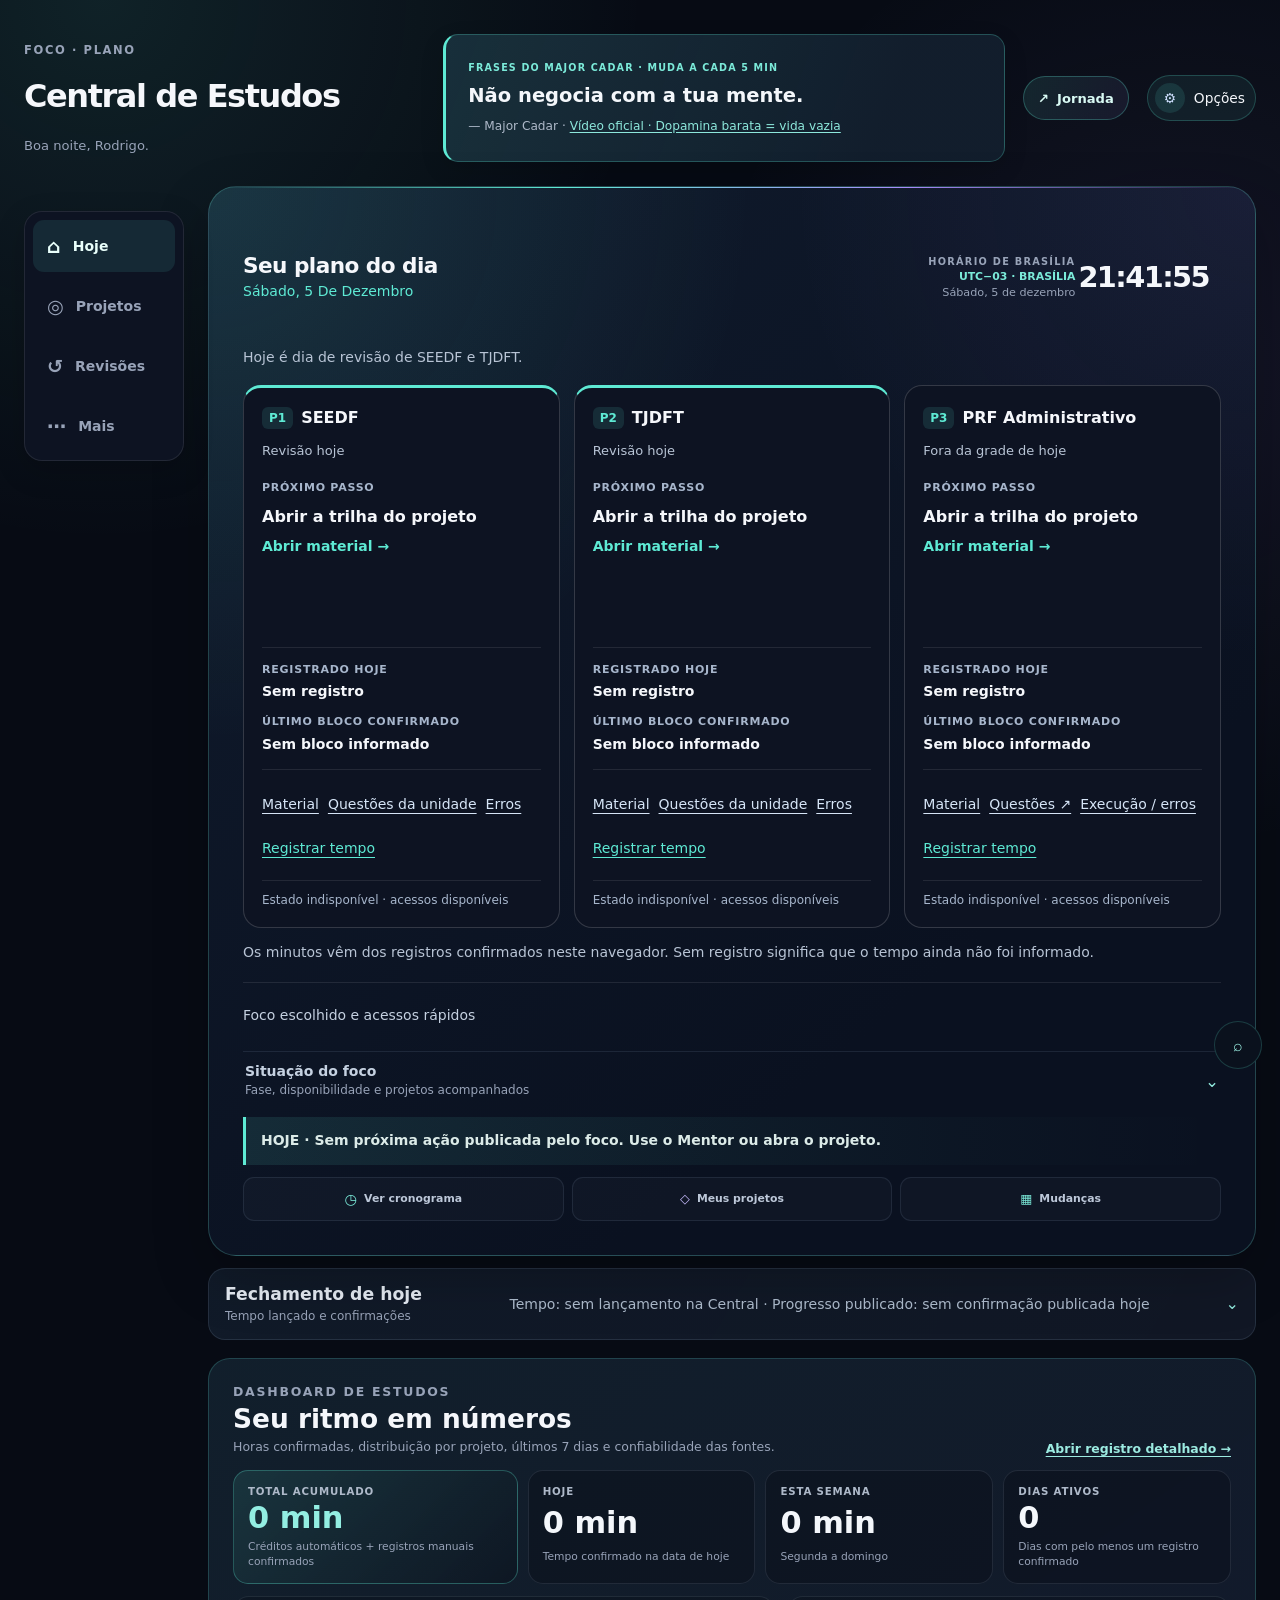
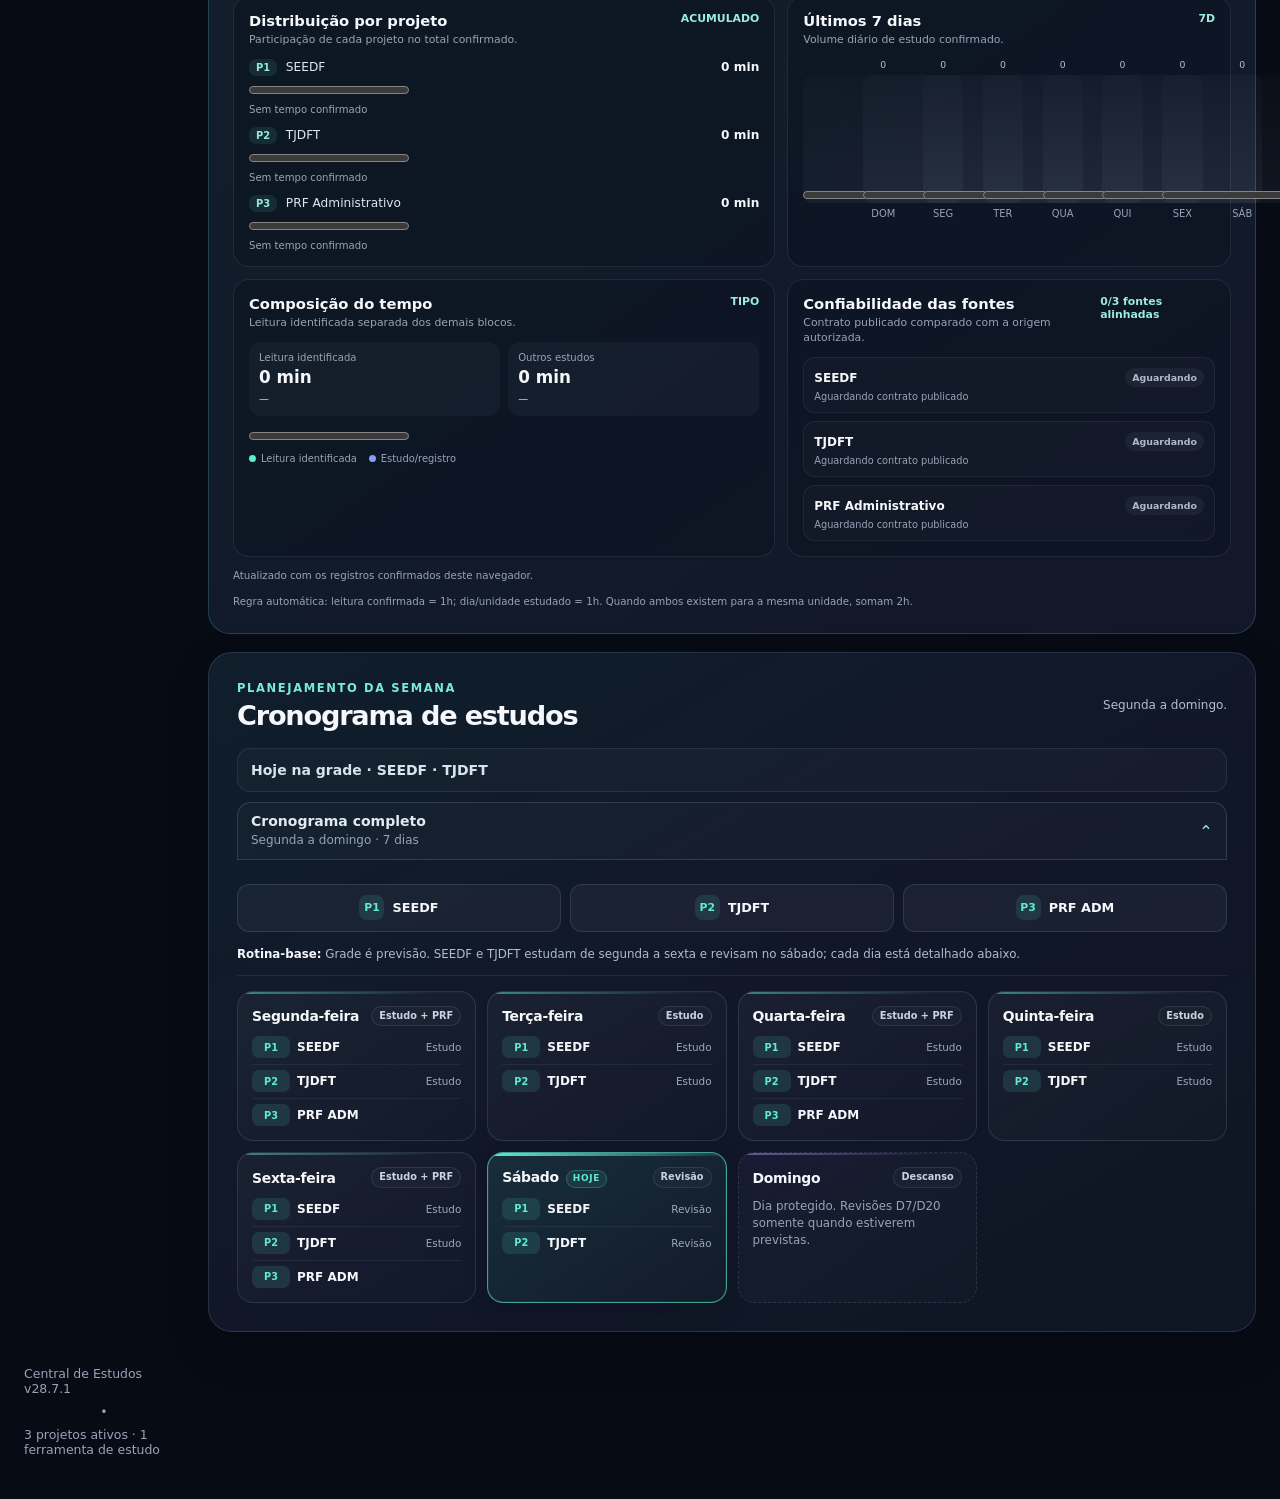
==== commit f38572c4: "fix: use semantic progress for study composition" ====
--- a/index.html
+++ b/index.html
@@ -1,3 +1,3 @@
-<!doctype html><html lang="pt-BR"><head><meta charset="utf-8" /><meta name="viewport" content="width=device-width, initial-scale=1" /><meta name="theme-color" content="#070b14" /><meta name="description" content="Central de Estudos: projetos e registro de horas estudadas." /><meta name="color-scheme" content="dark" /><meta name="referrer" content="strict-origin-when-cross-origin" /><meta http-equiv="Content-Security-Policy" content="default-src 'self'; script-src 'self'; style-src 'self'; img-src 'self' data:; font-src 'self'; connect-src 'self' https://api.github.com https://fqqkkyusnzhuuizahkww.supabase.co; worker-src 'self'; manifest-src 'self'; object-src 'none'; base-uri 'none'; form-action 'none'; frame-src 'none'; upgrade-insecure-requests" /><title>Central de Estudos</title><link rel="icon" href="./assets/icon.svg" type="image/svg+xml" /><link rel="manifest" href="./manifest.webmanifest" /><link rel="stylesheet" href="./css/app.css" /><link rel="stylesheet" href="./css/catalog-v4.css" /><link rel="stylesheet" href="./css/personalization-v5.css" /><link rel="stylesheet" href="./css/timeline-v8.css" /><link rel="stylesheet" href="./css/pro-v11.css" /><link rel="stylesheet" href="./css/operational-v13.css?v=28.7.1" /><link rel="stylesheet" href="./css/workspace-v24.css" /><link rel="stylesheet" href="./css/workspace-v26.css?v=portfolio-20260930" /><link rel="stylesheet" href="./css/workspace-v27.css" /><link rel="stylesheet" href="./css/study-log-v1.css?v=28.8.0" /><link rel="stylesheet" href="./css/study-dashboard-v1.css?v=28.9.0" /><link rel="stylesheet" href="./css/study-planner-v1.css?v=28.2.0" /><link rel="stylesheet" href="./css/home-v1.css?v=home-20260929d" /><link rel="stylesheet" href="./css/home-v2.css?v=28.7.1" /><link rel="stylesheet" href="./css/ecosystem-v1.css?v=28.1.0" /><link rel="stylesheet" href="./css/daily-message-v1.css?v=28.7.1" /><link rel="stylesheet" href="./css/daily-workspace-v1.css?v=28.7.1-mobile-clock-2"></head><body><a class="skip-link" href="#conteudo">Ir para o conteúdo</a><div class="shell"><header class="topbar"><div><p class="eyebrow">FOCO · PLANO</p><h1>Central de Estudos</h1><p id="greeting" class="topbar-greeting">Seu próximo passo começa aqui.</p><figure class="daily-message-v1" aria-label="Frases do Major Cadar" aria-live="polite" aria-atomic="true"><p class="daily-message-heading">FRASES DO MAJOR CADAR · MUDA A CADA 5 MIN</p><blockquote id="daily-motivation" class="daily-message-text">Seja forte ou seja vencido.</blockquote><p class="daily-message-attribution">— <span id="daily-motivation-author">Major Cadar</span> · <a id="daily-motivation-source" href="https://www.instagram.com/caveiracadar09/" target="_blank" rel="noopener noreferrer">Caveira Cadar 09 · perfil oficial</a></p></figure></div><a id="journey-link" class="journey-link" href="https://rodrigorosadantas.github.io/plano-de-transicao/" aria-label="Abrir Jornada, Painel Estratégico"><span aria-hidden="true">↗</span><span>Jornada</span></a><button id="quick-options" class="user-pill" type="button" aria-label="Abrir opções"><span class="avatar" aria-hidden="true">⚙</span><span>Opções</span></button></header><nav class="pro-nav" aria-label="Navegação principal da Central"><a class="pro-nav-link" href="#agora"><span aria-hidden="true">⌂</span><span>Hoje</span></a><a class="pro-nav-link" href="#projetos"><span aria-hidden="true">◎</span><span>Projetos</span></a><a class="pro-nav-link" href="#revisoes"><span aria-hidden="true">↺</span><span>Revisões</span></a><a class="pro-nav-link" href="#mais"><span aria-hidden="true">⋯</span><span>Mais</span></a></nav><main id="conteudo"><div id="system-notice" class="system-notice is-hidden" role="status" aria-live="polite"></div><div id="pwa-update-notice" class="system-notice pwa-update-notice is-hidden" role="status" aria-live="polite"></div><section id="agora" data-screen="today" class="pro-now command-center" aria-labelledby="daily-plan-title"><div class="daily-plan" aria-labelledby="daily-plan-title"><div class="daily-plan-header"><div><h2 id="daily-plan-title">Seu plano do dia</h2><p id="daily-plan-date"></p></div><div class="presence-clock command-clock"><span class="pro-now-kicker">HORÁRIO DE BRASÍLIA</span><span class="clock-zone">UTC−03 · BRASÍLIA</span><time id="brasilia-time" aria-label="Horário de Brasília, atualizado a cada segundo">--:--:--</time><span id="brasilia-date" class="pro-now-meta">A data aparecerá aqui.</span></div></div><p id="daily-plan-caption" class="daily-caption">Siga a grade do dia e retome a próxima ação de cada projeto.</p><div id="daily-plan-cards" class="daily-plan-cards"><article class="daily-project-card"><h3><a data-daily-project="seedf" href="https://rodrigorosadantas.github.io/seedf-ppge-dashboard/leis/">SEEDF</a></h3><p>Consultar material e próxima ação no projeto.</p></article><article class="daily-project-card"><h3><a data-daily-project="tjdft" href="https://rodrigorosadantas.github.io/tjdft-dashboard/portugues-rlm/">TJDFT</a></h3><p>Consultar material e próxima ação no projeto.</p></article><article class="daily-project-card"><h3><a data-daily-project="prf-adm" href="https://rodrigorosadantas.github.io/prf-administrativo-dashboard/#leitura">PRF Administrativo</a></h3><p>Consultar material e próxima ação no projeto.</p></article></div><p id="daily-records-note" class="daily-records-note">Os minutos vêm dos registros confirmados neste navegador.</p></div><details class="daily-focus-details"><summary>Foco escolhido e acessos rápidos</summary><div class="command-grid presence-v21"><div class="command-main"><div class="command-status"><span class="command-chip command-chip-live"><span class="live-dot"></span>HOJE · V28.7.1</span><span class="command-chip">FOCO · <strong id="pro-now-focus-name">SEEDF</strong></span></div><p class="eyebrow">PLANO DE HOJE</p><h2 id="pro-now-title">Seu foco de hoje.</h2><p id="pro-now-focus-description" class="command-lead">Gestor + Analista — Apoio Administrativo</p><div class="command-actions"><a id="pro-now-focus-link" class="command-primary" href="https://rodrigorosadantas.github.io/seedf-ppge-dashboard/">Abrir foco agora ↗</a><a id="home-study-log" class="command-secondary" href="#projetos">Registrar estudo</a><a id="focus-new-tab" class="command-secondary is-hidden" href="https://rodrigorosadantas.github.io/seedf-ppge-dashboard/" target="_blank" rel="noopener">Nova guia ↗</a></div></div></div></details><details class="command-context"><summary><span><strong>Situação do foco</strong><small>Fase, disponibilidade e projetos acompanhados</small></span><span class="command-context-icon" aria-hidden="true">⌄</span></summary><div class="command-metrics"><article class="command-metric"><span>FASE</span><strong id="pro-now-focus-meta">Pré-edital</strong><small id="pro-now-focus-note">Prioridade padrão configurada na Central.</small></article><article class="command-metric"><span>STATUS</span><strong id="pro-now-focus-health" class="health health-checking"><span class="dot"></span>Verificando</strong><small id="pro-now-focus-health-hint">Disponibilidade técnica</small></article><article class="command-metric"><span>EVOLUÇÃO</span><strong id="pro-now-project-count">3 ativos</strong><small id="pro-now-project-meta">P1 SEEDF · P2 TJDFT · P3 PRF ADM</small></article></div></details><div id="pro-now-focus-operational" class="command-next is-hidden"></div><nav class="command-shortcuts" aria-label="Atalhos do centro de comando"><a href="#agenda-semanal">Ver cronograma</a><a href="#projetos">Meus projetos</a><a href="#inbox">Mudanças</a></nav></section><details id="daily-closeout" data-screen="today" class="daily-closeout-v1"><summary><span class="closeout-summary-title"><strong>Fechamento de hoje</strong><small>Tempo lançado e confirmações</small></span><span id="closeout-quickline" class="closeout-quickline" aria-live="polite">Aguardando dados operacionais de hoje.</span><span class="closeout-expand-icon" aria-hidden="true">⌄</span></summary><div class="command-next closeout-summary" aria-live="polite"><p class="closeout-loading">Aguardando os dados publicados do dia. A grade é previsão; os registros locais ficam em Projetos.</p></div><p class="closeout-footer"><span class="closeout-footer-label">MENTOR</span> <a href="./mentor/">Ver análise detalhada →</a></p></details><section id="home-study-hours" data-screen="today" class="study-analytics" aria-labelledby="home-study-hours-title"><div class="study-analytics-head"><div><p class="eyebrow">DASHBOARD DE ESTUDOS</p><h2 id="home-study-hours-title">Seu ritmo em números</h2><p>Horas confirmadas, distribuição por projeto, últimos 7 dias e confiabilidade das fontes.</p></div><a href="#projetos">Abrir registro detalhado →</a></div><div class="study-kpis" aria-label="Indicadores principais de estudo"><article class="study-kpi study-kpi-primary"><span>TOTAL ACUMULADO</span><strong id="dashboard-total">0 min</strong><small>Créditos automáticos + registros manuais confirmados</small></article><article class="study-kpi"><span>HOJE</span><strong id="dashboard-today">0 min</strong><small>Tempo confirmado na data de hoje</small></article><article class="study-kpi"><span>ESTA SEMANA</span><strong id="dashboard-week">0 min</strong><small>Segunda a domingo</small></article><article class="study-kpi"><span>DIAS ATIVOS</span><strong id="dashboard-days">0</strong><small>Dias com pelo menos um registro confirmado</small></article></div><div class="study-dashboard-grid"><article class="study-dashboard-card"><div class="study-dashboard-card-head"><div><h3>Distribuição por projeto</h3><p>Participação de cada projeto no total confirmado.</p></div><span>ACUMULADO</span></div><div id="dashboard-projects" class="dashboard-projects" aria-live="polite"></div></article><article class="study-dashboard-card"><div class="study-dashboard-card-head"><div><h3>Últimos 7 dias</h3><p>Volume diário de estudo confirmado.</p></div><span>7D</span></div><div id="dashboard-seven-days" class="dashboard-seven-days" aria-label="Horas estudadas nos últimos sete dias"></div></article><article class="study-dashboard-card"><div class="study-dashboard-card-head"><div><h3>Composição do tempo</h3><p>Leitura identificada separada dos demais blocos.</p></div><span>TIPO</span></div><div class="dashboard-composition-values"><div class="dashboard-composition-value"><span>Leitura identificada</span><strong id="dashboard-reading">0 min</strong><small id="dashboard-reading-share">—</small></div><div class="dashboard-composition-value"><span>Outros estudos</span><strong id="dashboard-study">0 min</strong><small id="dashboard-study-share">—</small></div></div><div class="dashboard-composition-bar" aria-hidden="true"><span id="dashboard-composition-reading" class="dashboard-composition-reading"></span><span id="dashboard-composition-study" class="dashboard-composition-study"></span></div><div class="dashboard-composition-legend"><span>Leitura identificada</span><span>Estudo/registro</span></div></article><article class="study-dashboard-card"><div class="study-dashboard-card-head"><div><h3>Confiabilidade das fontes</h3><p>Contrato publicado comparado com a origem autorizada.</p></div><span id="dashboard-integrity-summary">0/3 fontes alinhadas</span></div><div id="dashboard-integrity" class="dashboard-integrity" aria-live="polite"></div></article></div><p id="dashboard-updated" class="study-dashboard-foot">Carregando dados confirmados.</p><p class="study-dashboard-foot">Regra automática: leitura confirmada = 1h; dia/unidade estudado = 1h. Quando ambos existem para a mesma unidade, somam 2h.</p><span id="home-study-total" hidden>0 min</span><span id="home-study-today" hidden>0 min</span><span id="home-study-week" hidden>0 min</span><span id="home-study-projects" hidden>—</span></section><section id="agenda-semanal" data-screen="today" class="section weekly-schedule-v27" aria-labelledby="weekly-schedule-title"><div class="section-heading"><div><p class="eyebrow">PLANEJAMENTO DA SEMANA</p><h2 id="weekly-schedule-title">Cronograma de estudos</h2></div><p class="muted compact">Segunda a domingo.</p></div><p id="today-week-preview" class="today-week-preview">Hoje na grade: carregando agenda.</p><details id="week-schedule-details" class="week-schedule-details" open><summary><span><strong>Cronograma completo</strong><small>Segunda a domingo · 7 dias</small></span><span class="week-disclosure-icon" aria-hidden="true">⌄</span></summary><div class="week-schedule-content"><div class="weekly-priority-strip" aria-label="Prioridades de estudo"><a class="schedule-priority-chip" data-priority="1" href="/seedf-ppge-dashboard/"><span>P1</span><strong>SEEDF</strong></a><a class="schedule-priority-chip" data-priority="2" href="/tjdft-dashboard/"><span>P2</span><strong>TJDFT</strong></a><a class="schedule-priority-chip" data-priority="3" href="https://rodrigorosadantas.github.io/prf-administrativo-dashboard/"><span>P3</span><strong>PRF ADM</strong></a></div><p class="weekly-routine-summary"><strong>Rotina-base:</strong> Grade é previsão. SEEDF e TJDFT estudam de segunda a sexta e revisam no sábado; cada dia está detalhado abaixo.</p><div class="schedule-day-grid" aria-label="Cronograma dia a dia, de segunda-feira a domingo"><article class="schedule-day-card" data-weekday="monday" aria-labelledby="schedule-day-monday"><div class="schedule-day-heading"><h3 id="schedule-day-monday">Segunda-feira</h3><span>Estudo + PRF</span></div><ul class="schedule-items"><li class="schedule-item"><span class="schedule-mark">P1</span><span class="schedule-item-copy"><a href="/seedf-ppge-dashboard/">SEEDF</a><small>Estudo</small></span></li><li class="schedule-item"><span class="schedule-mark">P2</span><span class="schedule-item-copy"><a href="/tjdft-dashboard/">TJDFT</a><small>Estudo</small></span></li><li class="schedule-item"><span class="schedule-mark">P3</span><span class="schedule-item-copy"><a href="/prf-administrativo-dashboard/">PRF ADM</a></span></li></ul></article><article class="schedule-day-card" data-weekday="tuesday" aria-labelledby="schedule-day-tuesday"><div class="schedule-day-heading"><h3 id="schedule-day-tuesday">Terça-feira</h3><span>Estudo</span></div><ul class="schedule-items"><li class="schedule-item"><span class="schedule-mark">P1</span><span class="schedule-item-copy"><a href="/seedf-ppge-dashboard/">SEEDF</a><small>Estudo</small></span></li><li class="schedule-item"><span class="schedule-mark">P2</span><span class="schedule-item-copy"><a href="/tjdft-dashboard/">TJDFT</a><small>Estudo</small></span></li></ul></article><article class="schedule-day-card" data-weekday="wednesday" aria-labelledby="schedule-day-wednesday"><div class="schedule-day-heading"><h3 id="schedule-day-wednesday">Quarta-feira</h3><span>Estudo + PRF</span></div><ul class="schedule-items"><li class="schedule-item"><span class="schedule-mark">P1</span><span class="schedule-item-copy"><a href="/seedf-ppge-dashboard/">SEEDF</a><small>Estudo</small></span></li><li class="schedule-item"><span class="schedule-mark">P2</span><span class="schedule-item-copy"><a href="/tjdft-dashboard/">TJDFT</a><small>Estudo</small></span></li><li class="schedule-item"><span class="schedule-mark">P3</span><span class="schedule-item-copy"><a href="/prf-administrativo-dashboard/">PRF ADM</a></span></li></ul></article><article class="schedule-day-card" data-weekday="thursday" aria-labelledby="schedule-day-thursday"><div class="schedule-day-heading"><h3 id="schedule-day-thursday">Quinta-feira</h3><span>Estudo</span></div><ul class="schedule-items"><li class="schedule-item"><span class="schedule-mark">P1</span><span class="schedule-item-copy"><a href="/seedf-ppge-dashboard/">SEEDF</a><small>Estudo</small></span></li><li class="schedule-item"><span class="schedule-mark">P2</span><span class="schedule-item-copy"><a href="/tjdft-dashboard/">TJDFT</a><small>Estudo</small></span></li></ul></article><article class="schedule-day-card" data-weekday="friday" aria-labelledby="schedule-day-friday"><div class="schedule-day-heading"><h3 id="schedule-day-friday">Sexta-feira</h3><span>Estudo + PRF</span></div><ul class="schedule-items"><li class="schedule-item"><span class="schedule-mark">P1</span><span class="schedule-item-copy"><a href="/seedf-ppge-dashboard/">SEEDF</a><small>Estudo</small></span></li><li class="schedule-item"><span class="schedule-mark">P2</span><span class="schedule-item-copy"><a href="/tjdft-dashboard/">TJDFT</a><small>Estudo</small></span></li><li class="schedule-item"><span class="schedule-mark">P3</span><span class="schedule-item-copy"><a href="/prf-administrativo-dashboard/">PRF ADM</a></span></li></ul></article><article class="schedule-day-card" data-weekday="saturday" aria-labelledby="schedule-day-saturday"><div class="schedule-day-heading"><h3 id="schedule-day-saturday">Sábado</h3><span>Revisão</span></div><ul class="schedule-items"><li class="schedule-item"><span class="schedule-mark">P1</span><span class="schedule-item-copy"><a href="/seedf-ppge-dashboard/">SEEDF</a><small>Revisão</small></span></li><li class="schedule-item"><span class="schedule-mark">P2</span><span class="schedule-item-copy"><a href="/tjdft-dashboard/">TJDFT</a><small>Revisão</small></span></li></ul></article><article class="schedule-day-card schedule-day-rest-v27" data-weekday="sunday" aria-labelledby="schedule-day-sunday"><div class="schedule-day-heading"><h3 id="schedule-day-sunday">Domingo</h3><span>Descanso</span></div><p>Dia protegido. Revisões D7/D20 somente quando estiverem previstas.</p></article></div></div></details></section><section id="revisoes" data-screen="reviews" class="reviews-screen" aria-labelledby="review-title"><div class="review-header"><div><p class="eyebrow">CONTINUIDADE DO ESTUDO</p><h2 id="review-title">Revisões e erros</h2></div><button id="daily-refresh" class="daily-action" type="button">Atualizar painel</button></div><p class="review-intro">Veja as pendências informadas e abra o registro no projeto de origem.</p><p id="review-overview" class="daily-caption" role="status">Aguardando os dados publicados pelos projetos.</p><div id="review-project-cards" class="review-project-cards"><p>Os acessos diretos continuam disponíveis em Projetos.</p></div><p id="daily-refresh-status" class="refresh-help" role="status"></p><p class="refresh-help">Atualizar painel consulta os estados publicados. Para atualizar os dados do Notion, use a sincronização dentro de cada projeto.</p></section><section id="mais" data-screen="more" class="more-screen" aria-labelledby="more-title"><p class="eyebrow">ACESSOS DA CENTRAL</p><h2 id="more-title">Mais caminhos, no seu ritmo</h2><p class="daily-caption">Retome, acompanhe e organize seu espaço.</p><div class="more-grid"><a class="more-link" href="./mentor/"><strong>Mentor</strong><small>Próxima ação e sinais de cada projeto.</small><span aria-hidden="true">↗</span></a><a class="more-link" href="#retomada"><strong>Retomada</strong><small>Foco escolhido e último ambiente aberto.</small><span aria-hidden="true">→</span></a><a class="more-link" href="#inbox"><strong>Mudanças e alertas</strong><small>Novidades publicadas pelos projetos.</small><span aria-hidden="true">→</span></a><a class="more-link" href="#activity-panel"><strong>Histórico da Central</strong><small>Acessos e mudanças registrados neste aparelho.</small><span aria-hidden="true">→</span></a><a class="more-link" href="#evolucao"><strong>Panorama e preferências</strong><small>Radar, exibição, diagnóstico e backup.</small><span aria-hidden="true">→</span></a><a class="more-link" href="https://rodrigorosadantas.github.io/plano-de-transicao/"><strong>Jornada</strong><small>Abrir o Painel Estratégico.</small><span aria-hidden="true">↗</span></a></div></section><section id="retomada" data-screen="resume" class="section resume-screen" aria-labelledby="resume-screen-title"><div class="section-heading"><div><p class="eyebrow">RETOMADA</p><h2 id="resume-screen-title">Volte ao ponto que você escolheu.</h2></div><p class="muted compact">A Central separa sua prioridade do último acesso. Navegação não mede estudo nem progresso.</p></div><div class="resume-screen-grid"><article class="resume-screen-card"><p class="eyebrow">FOCO ESCOLHIDO</p><h3 id="resume-focus-name">SEEDF</h3><p id="resume-focus-meta">Prioridade escolhida por você na Central.</p><a id="resume-focus-link" class="command-primary" href="https://rodrigorosadantas.github.io/seedf-ppge-dashboard/">Abrir foco →</a></article><article class="resume-screen-card"><p class="eyebrow">ÚLTIMO ACESSO</p><div class="command-resume"><div><span class="pro-now-kicker">ÚLTIMO ACESSO</span><strong id="pro-now-resume-name">Nenhum projeto aberto</strong><span id="pro-now-resume-meta">O último ambiente aberto pela Central aparecerá aqui.</span></div><div class="command-resume-actions"><a id="resume-button" class="command-resume-action is-hidden" href="#">Retomar →</a><a class="command-resume-action" href="#projetos">Trocar foco ↓</a></div></div></article></div></section><section id="inbox" data-screen="inbox" class="section inbox-screen" aria-labelledby="inbox-title"><div class="section-heading"><div><p class="eyebrow">INBOX OPERACIONAL</p><h2 id="inbox-title">Ações e alertas publicados</h2></div><p class="inbox-note">Sinais dos contratos validados. A Central não gera ações, não classifica projetos e não muda seu foco.</p></div><div aria-labelledby="published-changes-title"><h3 id="published-changes-title">Mudanças desde a última conferência</h3><p>Dados de contratos validados neste aparelho; cache identificado. Não mede estudo nem progresso.</p><div id="published-changes-list" aria-live="polite"><p>Aguardando contratos válidos.</p></div></div><div id="inbox-toolbar" class="inbox-toolbar"></div><div id="inbox-list" class="operational-grid" aria-live="polite" aria-atomic="false"><p class="routing-empty">Aguardando contratos read-only válidos. Ações e alertas publicados aparecerão aqui.</p></div></section><section id="evolucao" data-screen="evolution" class="section evolution-screen" aria-labelledby="evolution-screen-title"><div class="section-heading"><div><p class="eyebrow">EVOLUÇÃO</p><h2 id="evolution-screen-title">Panorama dos projetos</h2></div><p class="muted compact">Estado operacional e técnico. A orientação adaptativa agora tem página própria.</p><a class="button button-quiet" href="./mentor/">Abrir Mentor →</a><a class="button button-quiet" href="#diagnostico">Estado técnico</a></div><section id="operational-panel" class="section operational-panel" aria-labelledby="operational-title" hidden><div class="section-heading"><div><p class="eyebrow">RADAR OPERACIONAL</p><h2 id="operational-title">Situação dos concursos</h2></div><p class="muted compact">Estado publicado por cada projeto: fase, ciclo, unidade e próxima ação. Sem ranking.</p><button id="refresh-all-contracts" class="button button-quiet" type="button">Atualizar tudo</button></div><div id="operational-list" class="operational-grid" aria-live="polite" aria-atomic="false"></div></section><details id="preferences-panel" class="preferences-panel"><summary><span><span class="eyebrow">PREFERÊNCIAS</span><strong>Opções da Central</strong></span><span class="preferences-local-badge">Só neste aparelho</span></summary><div class="preferences-body"><p class="preferences-intro">Densidade, detalhes técnicos e ordem dos projetos ficam somente neste aparelho.</p><div class="preferences-grid"><label class="preferences-field"><span>Densidade</span><select id="preference-density"><option value="comfortable">Confortável</option><option value="compact">Compacta</option></select></label><label class="preferences-toggle"><input id="preference-technical" type="checkbox" checked /><span><strong>Detalhes técnicos nos cards</strong><small>Disponibilidade, publicação e deploy continuam no Pulso da Central.</small></span></label></div><div class="preferences-order"><div><h3>Ordem dos projetos</h3><p>Mover um projeto ativa novamente a “Ordem padrão” do catálogo.</p></div><div id="preferences-order-list" class="preferences-order-list" aria-live="polite"></div></div><section class="saved-views" aria-labelledby="saved-views-title"><div class="saved-views-head"><h3 id="saved-views-title">Views salvas</h3><button id="saved-view-save" class="button button-quiet" type="button">Salvar tela atual</button></div><p class="saved-views-intro">Cada view guarda a tela, filtros da Inbox e aba do Workspace. Foco, histórico e contratos não entram na view.</p><div id="saved-view-list" class="saved-view-list" aria-live="polite"><p class="saved-views-empty">Nenhuma view salva neste aparelho.</p></div></section><div class="preferences-footer"><p id="preferences-status" class="preferences-status" aria-live="polite">Preferências salvas somente neste navegador.</p><button id="preferences-reset" class="button button-ghost" type="button">Restaurar padrões</button></div></div></details>
+<!doctype html><html lang="pt-BR"><head><meta charset="utf-8" /><meta name="viewport" content="width=device-width, initial-scale=1" /><meta name="theme-color" content="#070b14" /><meta name="description" content="Central de Estudos: projetos e registro de horas estudadas." /><meta name="color-scheme" content="dark" /><meta name="referrer" content="strict-origin-when-cross-origin" /><meta http-equiv="Content-Security-Policy" content="default-src 'self'; script-src 'self'; style-src 'self'; img-src 'self' data:; font-src 'self'; connect-src 'self' https://api.github.com https://fqqkkyusnzhuuizahkww.supabase.co; worker-src 'self'; manifest-src 'self'; object-src 'none'; base-uri 'none'; form-action 'none'; frame-src 'none'; upgrade-insecure-requests" /><title>Central de Estudos</title><link rel="icon" href="./assets/icon.svg" type="image/svg+xml" /><link rel="manifest" href="./manifest.webmanifest" /><link rel="stylesheet" href="./css/app.css" /><link rel="stylesheet" href="./css/catalog-v4.css" /><link rel="stylesheet" href="./css/personalization-v5.css" /><link rel="stylesheet" href="./css/timeline-v8.css" /><link rel="stylesheet" href="./css/pro-v11.css" /><link rel="stylesheet" href="./css/operational-v13.css?v=28.7.1" /><link rel="stylesheet" href="./css/workspace-v24.css" /><link rel="stylesheet" href="./css/workspace-v26.css?v=portfolio-20260930" /><link rel="stylesheet" href="./css/workspace-v27.css" /><link rel="stylesheet" href="./css/study-log-v1.css?v=28.8.0" /><link rel="stylesheet" href="./css/study-dashboard-v1.css?v=28.9.0" /><link rel="stylesheet" href="./css/study-planner-v1.css?v=28.2.0" /><link rel="stylesheet" href="./css/home-v1.css?v=home-20260929d" /><link rel="stylesheet" href="./css/home-v2.css?v=28.7.1" /><link rel="stylesheet" href="./css/ecosystem-v1.css?v=28.1.0" /><link rel="stylesheet" href="./css/daily-message-v1.css?v=28.7.1" /><link rel="stylesheet" href="./css/daily-workspace-v1.css?v=28.7.1-mobile-clock-2"></head><body><a class="skip-link" href="#conteudo">Ir para o conteúdo</a><div class="shell"><header class="topbar"><div><p class="eyebrow">FOCO · PLANO</p><h1>Central de Estudos</h1><p id="greeting" class="topbar-greeting">Seu próximo passo começa aqui.</p><figure class="daily-message-v1" aria-label="Frases do Major Cadar" aria-live="polite" aria-atomic="true"><p class="daily-message-heading">FRASES DO MAJOR CADAR · MUDA A CADA 5 MIN</p><blockquote id="daily-motivation" class="daily-message-text">Seja forte ou seja vencido.</blockquote><p class="daily-message-attribution">— <span id="daily-motivation-author">Major Cadar</span> · <a id="daily-motivation-source" href="https://www.instagram.com/caveiracadar09/" target="_blank" rel="noopener noreferrer">Caveira Cadar 09 · perfil oficial</a></p></figure></div><a id="journey-link" class="journey-link" href="https://rodrigorosadantas.github.io/plano-de-transicao/" aria-label="Abrir Jornada, Painel Estratégico"><span aria-hidden="true">↗</span><span>Jornada</span></a><button id="quick-options" class="user-pill" type="button" aria-label="Abrir opções"><span class="avatar" aria-hidden="true">⚙</span><span>Opções</span></button></header><nav class="pro-nav" aria-label="Navegação principal da Central"><a class="pro-nav-link" href="#agora"><span aria-hidden="true">⌂</span><span>Hoje</span></a><a class="pro-nav-link" href="#projetos"><span aria-hidden="true">◎</span><span>Projetos</span></a><a class="pro-nav-link" href="#revisoes"><span aria-hidden="true">↺</span><span>Revisões</span></a><a class="pro-nav-link" href="#mais"><span aria-hidden="true">⋯</span><span>Mais</span></a></nav><main id="conteudo"><div id="system-notice" class="system-notice is-hidden" role="status" aria-live="polite"></div><div id="pwa-update-notice" class="system-notice pwa-update-notice is-hidden" role="status" aria-live="polite"></div><section id="agora" data-screen="today" class="pro-now command-center" aria-labelledby="daily-plan-title"><div class="daily-plan" aria-labelledby="daily-plan-title"><div class="daily-plan-header"><div><h2 id="daily-plan-title">Seu plano do dia</h2><p id="daily-plan-date"></p></div><div class="presence-clock command-clock"><span class="pro-now-kicker">HORÁRIO DE BRASÍLIA</span><span class="clock-zone">UTC−03 · BRASÍLIA</span><time id="brasilia-time" aria-label="Horário de Brasília, atualizado a cada segundo">--:--:--</time><span id="brasilia-date" class="pro-now-meta">A data aparecerá aqui.</span></div></div><p id="daily-plan-caption" class="daily-caption">Siga a grade do dia e retome a próxima ação de cada projeto.</p><div id="daily-plan-cards" class="daily-plan-cards"><article class="daily-project-card"><h3><a data-daily-project="seedf" href="https://rodrigorosadantas.github.io/seedf-ppge-dashboard/leis/">SEEDF</a></h3><p>Consultar material e próxima ação no projeto.</p></article><article class="daily-project-card"><h3><a data-daily-project="tjdft" href="https://rodrigorosadantas.github.io/tjdft-dashboard/portugues-rlm/">TJDFT</a></h3><p>Consultar material e próxima ação no projeto.</p></article><article class="daily-project-card"><h3><a data-daily-project="prf-adm" href="https://rodrigorosadantas.github.io/prf-administrativo-dashboard/#leitura">PRF Administrativo</a></h3><p>Consultar material e próxima ação no projeto.</p></article></div><p id="daily-records-note" class="daily-records-note">Os minutos vêm dos registros confirmados neste navegador.</p></div><details class="daily-focus-details"><summary>Foco escolhido e acessos rápidos</summary><div class="command-grid presence-v21"><div class="command-main"><div class="command-status"><span class="command-chip command-chip-live"><span class="live-dot"></span>HOJE · V28.7.1</span><span class="command-chip">FOCO · <strong id="pro-now-focus-name">SEEDF</strong></span></div><p class="eyebrow">PLANO DE HOJE</p><h2 id="pro-now-title">Seu foco de hoje.</h2><p id="pro-now-focus-description" class="command-lead">Gestor + Analista — Apoio Administrativo</p><div class="command-actions"><a id="pro-now-focus-link" class="command-primary" href="https://rodrigorosadantas.github.io/seedf-ppge-dashboard/">Abrir foco agora ↗</a><a id="home-study-log" class="command-secondary" href="#projetos">Registrar estudo</a><a id="focus-new-tab" class="command-secondary is-hidden" href="https://rodrigorosadantas.github.io/seedf-ppge-dashboard/" target="_blank" rel="noopener">Nova guia ↗</a></div></div></div></details><details class="command-context"><summary><span><strong>Situação do foco</strong><small>Fase, disponibilidade e projetos acompanhados</small></span><span class="command-context-icon" aria-hidden="true">⌄</span></summary><div class="command-metrics"><article class="command-metric"><span>FASE</span><strong id="pro-now-focus-meta">Pré-edital</strong><small id="pro-now-focus-note">Prioridade padrão configurada na Central.</small></article><article class="command-metric"><span>STATUS</span><strong id="pro-now-focus-health" class="health health-checking"><span class="dot"></span>Verificando</strong><small id="pro-now-focus-health-hint">Disponibilidade técnica</small></article><article class="command-metric"><span>EVOLUÇÃO</span><strong id="pro-now-project-count">3 ativos</strong><small id="pro-now-project-meta">P1 SEEDF · P2 TJDFT · P3 PRF ADM</small></article></div></details><div id="pro-now-focus-operational" class="command-next is-hidden"></div><nav class="command-shortcuts" aria-label="Atalhos do centro de comando"><a href="#agenda-semanal">Ver cronograma</a><a href="#projetos">Meus projetos</a><a href="#inbox">Mudanças</a></nav></section><details id="daily-closeout" data-screen="today" class="daily-closeout-v1"><summary><span class="closeout-summary-title"><strong>Fechamento de hoje</strong><small>Tempo lançado e confirmações</small></span><span id="closeout-quickline" class="closeout-quickline" aria-live="polite">Aguardando dados operacionais de hoje.</span><span class="closeout-expand-icon" aria-hidden="true">⌄</span></summary><div class="command-next closeout-summary" aria-live="polite"><p class="closeout-loading">Aguardando os dados publicados do dia. A grade é previsão; os registros locais ficam em Projetos.</p></div><p class="closeout-footer"><span class="closeout-footer-label">MENTOR</span> <a href="./mentor/">Ver análise detalhada →</a></p></details><section id="home-study-hours" data-screen="today" class="study-analytics" aria-labelledby="home-study-hours-title"><div class="study-analytics-head"><div><p class="eyebrow">DASHBOARD DE ESTUDOS</p><h2 id="home-study-hours-title">Seu ritmo em números</h2><p>Horas confirmadas, distribuição por projeto, últimos 7 dias e confiabilidade das fontes.</p></div><a href="#projetos">Abrir registro detalhado →</a></div><div class="study-kpis" aria-label="Indicadores principais de estudo"><article class="study-kpi study-kpi-primary"><span>TOTAL ACUMULADO</span><strong id="dashboard-total">0 min</strong><small>Créditos automáticos + registros manuais confirmados</small></article><article class="study-kpi"><span>HOJE</span><strong id="dashboard-today">0 min</strong><small>Tempo confirmado na data de hoje</small></article><article class="study-kpi"><span>ESTA SEMANA</span><strong id="dashboard-week">0 min</strong><small>Segunda a domingo</small></article><article class="study-kpi"><span>DIAS ATIVOS</span><strong id="dashboard-days">0</strong><small>Dias com pelo menos um registro confirmado</small></article></div><div class="study-dashboard-grid"><article class="study-dashboard-card"><div class="study-dashboard-card-head"><div><h3>Distribuição por projeto</h3><p>Participação de cada projeto no total confirmado.</p></div><span>ACUMULADO</span></div><div id="dashboard-projects" class="dashboard-projects" aria-live="polite"></div></article><article class="study-dashboard-card"><div class="study-dashboard-card-head"><div><h3>Últimos 7 dias</h3><p>Volume diário de estudo confirmado.</p></div><span>7D</span></div><div id="dashboard-seven-days" class="dashboard-seven-days" aria-label="Horas estudadas nos últimos sete dias"></div></article><article class="study-dashboard-card"><div class="study-dashboard-card-head"><div><h3>Composição do tempo</h3><p>Leitura identificada separada dos demais blocos.</p></div><span>TIPO</span></div><div class="dashboard-composition-values"><div class="dashboard-composition-value"><span>Leitura identificada</span><strong id="dashboard-reading">0 min</strong><small id="dashboard-reading-share">—</small></div><div class="dashboard-composition-value"><span>Outros estudos</span><strong id="dashboard-study">0 min</strong><small id="dashboard-study-share">—</small></div></div><progress id="dashboard-composition-progress" class="dashboard-composition-progress" max="100" value="0" aria-label="Composição do tempo: leitura e outros estudos"></progress><div class="dashboard-composition-legend"><span>Leitura identificada</span><span>Estudo/registro</span></div></article><article class="study-dashboard-card"><div class="study-dashboard-card-head"><div><h3>Confiabilidade das fontes</h3><p>Contrato publicado comparado com a origem autorizada.</p></div><span id="dashboard-integrity-summary">0/3 fontes alinhadas</span></div><div id="dashboard-integrity" class="dashboard-integrity" aria-live="polite"></div></article></div><p id="dashboard-updated" class="study-dashboard-foot">Carregando dados confirmados.</p><p class="study-dashboard-foot">Regra automática: leitura confirmada = 1h; dia/unidade estudado = 1h. Quando ambos existem para a mesma unidade, somam 2h.</p><span id="home-study-total" hidden>0 min</span><span id="home-study-today" hidden>0 min</span><span id="home-study-week" hidden>0 min</span><span id="home-study-projects" hidden>—</span></section><section id="agenda-semanal" data-screen="today" class="section weekly-schedule-v27" aria-labelledby="weekly-schedule-title"><div class="section-heading"><div><p class="eyebrow">PLANEJAMENTO DA SEMANA</p><h2 id="weekly-schedule-title">Cronograma de estudos</h2></div><p class="muted compact">Segunda a domingo.</p></div><p id="today-week-preview" class="today-week-preview">Hoje na grade: carregando agenda.</p><details id="week-schedule-details" class="week-schedule-details" open><summary><span><strong>Cronograma completo</strong><small>Segunda a domingo · 7 dias</small></span><span class="week-disclosure-icon" aria-hidden="true">⌄</span></summary><div class="week-schedule-content"><div class="weekly-priority-strip" aria-label="Prioridades de estudo"><a class="schedule-priority-chip" data-priority="1" href="/seedf-ppge-dashboard/"><span>P1</span><strong>SEEDF</strong></a><a class="schedule-priority-chip" data-priority="2" href="/tjdft-dashboard/"><span>P2</span><strong>TJDFT</strong></a><a class="schedule-priority-chip" data-priority="3" href="https://rodrigorosadantas.github.io/prf-administrativo-dashboard/"><span>P3</span><strong>PRF ADM</strong></a></div><p class="weekly-routine-summary"><strong>Rotina-base:</strong> Grade é previsão. SEEDF e TJDFT estudam de segunda a sexta e revisam no sábado; cada dia está detalhado abaixo.</p><div class="schedule-day-grid" aria-label="Cronograma dia a dia, de segunda-feira a domingo"><article class="schedule-day-card" data-weekday="monday" aria-labelledby="schedule-day-monday"><div class="schedule-day-heading"><h3 id="schedule-day-monday">Segunda-feira</h3><span>Estudo + PRF</span></div><ul class="schedule-items"><li class="schedule-item"><span class="schedule-mark">P1</span><span class="schedule-item-copy"><a href="/seedf-ppge-dashboard/">SEEDF</a><small>Estudo</small></span></li><li class="schedule-item"><span class="schedule-mark">P2</span><span class="schedule-item-copy"><a href="/tjdft-dashboard/">TJDFT</a><small>Estudo</small></span></li><li class="schedule-item"><span class="schedule-mark">P3</span><span class="schedule-item-copy"><a href="/prf-administrativo-dashboard/">PRF ADM</a></span></li></ul></article><article class="schedule-day-card" data-weekday="tuesday" aria-labelledby="schedule-day-tuesday"><div class="schedule-day-heading"><h3 id="schedule-day-tuesday">Terça-feira</h3><span>Estudo</span></div><ul class="schedule-items"><li class="schedule-item"><span class="schedule-mark">P1</span><span class="schedule-item-copy"><a href="/seedf-ppge-dashboard/">SEEDF</a><small>Estudo</small></span></li><li class="schedule-item"><span class="schedule-mark">P2</span><span class="schedule-item-copy"><a href="/tjdft-dashboard/">TJDFT</a><small>Estudo</small></span></li></ul></article><article class="schedule-day-card" data-weekday="wednesday" aria-labelledby="schedule-day-wednesday"><div class="schedule-day-heading"><h3 id="schedule-day-wednesday">Quarta-feira</h3><span>Estudo + PRF</span></div><ul class="schedule-items"><li class="schedule-item"><span class="schedule-mark">P1</span><span class="schedule-item-copy"><a href="/seedf-ppge-dashboard/">SEEDF</a><small>Estudo</small></span></li><li class="schedule-item"><span class="schedule-mark">P2</span><span class="schedule-item-copy"><a href="/tjdft-dashboard/">TJDFT</a><small>Estudo</small></span></li><li class="schedule-item"><span class="schedule-mark">P3</span><span class="schedule-item-copy"><a href="/prf-administrativo-dashboard/">PRF ADM</a></span></li></ul></article><article class="schedule-day-card" data-weekday="thursday" aria-labelledby="schedule-day-thursday"><div class="schedule-day-heading"><h3 id="schedule-day-thursday">Quinta-feira</h3><span>Estudo</span></div><ul class="schedule-items"><li class="schedule-item"><span class="schedule-mark">P1</span><span class="schedule-item-copy"><a href="/seedf-ppge-dashboard/">SEEDF</a><small>Estudo</small></span></li><li class="schedule-item"><span class="schedule-mark">P2</span><span class="schedule-item-copy"><a href="/tjdft-dashboard/">TJDFT</a><small>Estudo</small></span></li></ul></article><article class="schedule-day-card" data-weekday="friday" aria-labelledby="schedule-day-friday"><div class="schedule-day-heading"><h3 id="schedule-day-friday">Sexta-feira</h3><span>Estudo + PRF</span></div><ul class="schedule-items"><li class="schedule-item"><span class="schedule-mark">P1</span><span class="schedule-item-copy"><a href="/seedf-ppge-dashboard/">SEEDF</a><small>Estudo</small></span></li><li class="schedule-item"><span class="schedule-mark">P2</span><span class="schedule-item-copy"><a href="/tjdft-dashboard/">TJDFT</a><small>Estudo</small></span></li><li class="schedule-item"><span class="schedule-mark">P3</span><span class="schedule-item-copy"><a href="/prf-administrativo-dashboard/">PRF ADM</a></span></li></ul></article><article class="schedule-day-card" data-weekday="saturday" aria-labelledby="schedule-day-saturday"><div class="schedule-day-heading"><h3 id="schedule-day-saturday">Sábado</h3><span>Revisão</span></div><ul class="schedule-items"><li class="schedule-item"><span class="schedule-mark">P1</span><span class="schedule-item-copy"><a href="/seedf-ppge-dashboard/">SEEDF</a><small>Revisão</small></span></li><li class="schedule-item"><span class="schedule-mark">P2</span><span class="schedule-item-copy"><a href="/tjdft-dashboard/">TJDFT</a><small>Revisão</small></span></li></ul></article><article class="schedule-day-card schedule-day-rest-v27" data-weekday="sunday" aria-labelledby="schedule-day-sunday"><div class="schedule-day-heading"><h3 id="schedule-day-sunday">Domingo</h3><span>Descanso</span></div><p>Dia protegido. Revisões D7/D20 somente quando estiverem previstas.</p></article></div></div></details></section><section id="revisoes" data-screen="reviews" class="reviews-screen" aria-labelledby="review-title"><div class="review-header"><div><p class="eyebrow">CONTINUIDADE DO ESTUDO</p><h2 id="review-title">Revisões e erros</h2></div><button id="daily-refresh" class="daily-action" type="button">Atualizar painel</button></div><p class="review-intro">Veja as pendências informadas e abra o registro no projeto de origem.</p><p id="review-overview" class="daily-caption" role="status">Aguardando os dados publicados pelos projetos.</p><div id="review-project-cards" class="review-project-cards"><p>Os acessos diretos continuam disponíveis em Projetos.</p></div><p id="daily-refresh-status" class="refresh-help" role="status"></p><p class="refresh-help">Atualizar painel consulta os estados publicados. Para atualizar os dados do Notion, use a sincronização dentro de cada projeto.</p></section><section id="mais" data-screen="more" class="more-screen" aria-labelledby="more-title"><p class="eyebrow">ACESSOS DA CENTRAL</p><h2 id="more-title">Mais caminhos, no seu ritmo</h2><p class="daily-caption">Retome, acompanhe e organize seu espaço.</p><div class="more-grid"><a class="more-link" href="./mentor/"><strong>Mentor</strong><small>Próxima ação e sinais de cada projeto.</small><span aria-hidden="true">↗</span></a><a class="more-link" href="#retomada"><strong>Retomada</strong><small>Foco escolhido e último ambiente aberto.</small><span aria-hidden="true">→</span></a><a class="more-link" href="#inbox"><strong>Mudanças e alertas</strong><small>Novidades publicadas pelos projetos.</small><span aria-hidden="true">→</span></a><a class="more-link" href="#activity-panel"><strong>Histórico da Central</strong><small>Acessos e mudanças registrados neste aparelho.</small><span aria-hidden="true">→</span></a><a class="more-link" href="#evolucao"><strong>Panorama e preferências</strong><small>Radar, exibição, diagnóstico e backup.</small><span aria-hidden="true">→</span></a><a class="more-link" href="https://rodrigorosadantas.github.io/plano-de-transicao/"><strong>Jornada</strong><small>Abrir o Painel Estratégico.</small><span aria-hidden="true">↗</span></a></div></section><section id="retomada" data-screen="resume" class="section resume-screen" aria-labelledby="resume-screen-title"><div class="section-heading"><div><p class="eyebrow">RETOMADA</p><h2 id="resume-screen-title">Volte ao ponto que você escolheu.</h2></div><p class="muted compact">A Central separa sua prioridade do último acesso. Navegação não mede estudo nem progresso.</p></div><div class="resume-screen-grid"><article class="resume-screen-card"><p class="eyebrow">FOCO ESCOLHIDO</p><h3 id="resume-focus-name">SEEDF</h3><p id="resume-focus-meta">Prioridade escolhida por você na Central.</p><a id="resume-focus-link" class="command-primary" href="https://rodrigorosadantas.github.io/seedf-ppge-dashboard/">Abrir foco →</a></article><article class="resume-screen-card"><p class="eyebrow">ÚLTIMO ACESSO</p><div class="command-resume"><div><span class="pro-now-kicker">ÚLTIMO ACESSO</span><strong id="pro-now-resume-name">Nenhum projeto aberto</strong><span id="pro-now-resume-meta">O último ambiente aberto pela Central aparecerá aqui.</span></div><div class="command-resume-actions"><a id="resume-button" class="command-resume-action is-hidden" href="#">Retomar →</a><a class="command-resume-action" href="#projetos">Trocar foco ↓</a></div></div></article></div></section><section id="inbox" data-screen="inbox" class="section inbox-screen" aria-labelledby="inbox-title"><div class="section-heading"><div><p class="eyebrow">INBOX OPERACIONAL</p><h2 id="inbox-title">Ações e alertas publicados</h2></div><p class="inbox-note">Sinais dos contratos validados. A Central não gera ações, não classifica projetos e não muda seu foco.</p></div><div aria-labelledby="published-changes-title"><h3 id="published-changes-title">Mudanças desde a última conferência</h3><p>Dados de contratos validados neste aparelho; cache identificado. Não mede estudo nem progresso.</p><div id="published-changes-list" aria-live="polite"><p>Aguardando contratos válidos.</p></div></div><div id="inbox-toolbar" class="inbox-toolbar"></div><div id="inbox-list" class="operational-grid" aria-live="polite" aria-atomic="false"><p class="routing-empty">Aguardando contratos read-only válidos. Ações e alertas publicados aparecerão aqui.</p></div></section><section id="evolucao" data-screen="evolution" class="section evolution-screen" aria-labelledby="evolution-screen-title"><div class="section-heading"><div><p class="eyebrow">EVOLUÇÃO</p><h2 id="evolution-screen-title">Panorama dos projetos</h2></div><p class="muted compact">Estado operacional e técnico. A orientação adaptativa agora tem página própria.</p><a class="button button-quiet" href="./mentor/">Abrir Mentor →</a><a class="button button-quiet" href="#diagnostico">Estado técnico</a></div><section id="operational-panel" class="section operational-panel" aria-labelledby="operational-title" hidden><div class="section-heading"><div><p class="eyebrow">RADAR OPERACIONAL</p><h2 id="operational-title">Situação dos concursos</h2></div><p class="muted compact">Estado publicado por cada projeto: fase, ciclo, unidade e próxima ação. Sem ranking.</p><button id="refresh-all-contracts" class="button button-quiet" type="button">Atualizar tudo</button></div><div id="operational-list" class="operational-grid" aria-live="polite" aria-atomic="false"></div></section><details id="preferences-panel" class="preferences-panel"><summary><span><span class="eyebrow">PREFERÊNCIAS</span><strong>Opções da Central</strong></span><span class="preferences-local-badge">Só neste aparelho</span></summary><div class="preferences-body"><p class="preferences-intro">Densidade, detalhes técnicos e ordem dos projetos ficam somente neste aparelho.</p><div class="preferences-grid"><label class="preferences-field"><span>Densidade</span><select id="preference-density"><option value="comfortable">Confortável</option><option value="compact">Compacta</option></select></label><label class="preferences-toggle"><input id="preference-technical" type="checkbox" checked /><span><strong>Detalhes técnicos nos cards</strong><small>Disponibilidade, publicação e deploy continuam no Pulso da Central.</small></span></label></div><div class="preferences-order"><div><h3>Ordem dos projetos</h3><p>Mover um projeto ativa novamente a “Ordem padrão” do catálogo.</p></div><div id="preferences-order-list" class="preferences-order-list" aria-live="polite"></div></div><section class="saved-views" aria-labelledby="saved-views-title"><div class="saved-views-head"><h3 id="saved-views-title">Views salvas</h3><button id="saved-view-save" class="button button-quiet" type="button">Salvar tela atual</button></div><p class="saved-views-intro">Cada view guarda a tela, filtros da Inbox e aba do Workspace. Foco, histórico e contratos não entram na view.</p><div id="saved-view-list" class="saved-view-list" aria-live="polite"><p class="saved-views-empty">Nenhuma view salva neste aparelho.</p></div></section><div class="preferences-footer"><p id="preferences-status" class="preferences-status" aria-live="polite">Preferências salvas somente neste navegador.</p><button id="preferences-reset" class="button button-ghost" type="button">Restaurar padrões</button></div></div></details>
 <section id="diagnostico" class="section technical-summary" aria-labelledby="technical-title"><div class="section-heading"><div><p class="eyebrow">ESTADO TÉCNICO</p><h2 id="technical-title">Pulso da Central</h2></div><p class="muted compact">Informação auxiliar e somente leitura. Nunca bloqueia o acesso aos projetos.</p></div><section class="pulse" aria-label="Pulso da Central"><div class="pulse-item"><span id="pulse-projects" class="pulse-value">3</span><span class="pulse-label">dashboards monitorados</span></div><div class="pulse-item"><span id="pulse-online" class="pulse-value">Verificando</span><span class="pulse-label">disponibilidade</span></div><div class="pulse-item"><span id="pulse-freshness" class="pulse-value">Verificando</span><span class="pulse-label">última publicação</span></div></section><div class="technical-explainer"><p id="observability-source" class="source-note">Fonte: sites públicos + GitHub público. Cache local de 15 minutos.</p><details><summary>Como interpretar estes dados</summary><div class="technical-help"><p><strong>Disponibilidade</strong> é uma tentativa técnica de alcançar o site agora. Falha de rede vira “não verificado”, não uma conclusão de que o projeto caiu.</p><p><strong>Publicação técnica</strong> é o último <code>push</code> público conhecido no GitHub. Não representa estudo realizado, progresso ou desempenho.</p><p><strong>Deploy</strong> usa o workflow público de publicação mais recente quando ele pode ser identificado. Se a API estiver limitada, a Central preserva o último dado conhecido e o marca como cache.</p></div></details></div></section>
 </section><section id="projetos" data-screen="projects" class="section" aria-labelledby="projects-title"><div class="section-heading"><div><p class="eyebrow">PROJETOS</p><h2 id="projects-title">Seus projetos</h2></div><p class="muted compact">Acesse os projetos de estudo; a Plataforma de Questões fica em Ferramentas de estudo.</p></div><section id="study-log" class="study-log" aria-labelledby="study-log-title"><div class="section-heading"><div><p class="eyebrow">REGISTRO DE ESTUDO</p><h3 id="study-log-title">Horas estudadas</h3></div><p class="muted compact">Regra automática: cada leitura confirmada vale 1h e cada dia/unidade de estudo confirmada vale 1h. Quando leitura e estudo estiverem confirmados para a mesma unidade, somam 2h. O registro manual continua disponível para excedentes.</p></div><p class="study-log-lead">Escolha o dia e a atividade, selecione a matéria e o tempo. Marque só depois de estudar.</p><section id="study-log-planner" class="study-log-planner" aria-label="Registro guiado"><div class="study-log-week-head"><button id="study-log-week-prev" type="button">← Semana anterior</button><strong id="study-log-week-label">Esta semana</strong><button id="study-log-week-current" type="button">Esta semana</button></div><div id="study-log-week-picker" class="study-log-week-picker" role="tablist" aria-label="Dia da semana"></div><div class="study-log-selected"><strong id="study-log-selected-day">Dia selecionado</strong><span id="study-log-selected-total">0 min</span></div><div id="study-log-planned-blocks" class="study-log-planned-blocks"></div><p id="study-log-planner-note" class="study-log-planner-note">Grade guiada indisponível? Use o registro manual.</p><button id="study-log-manual-button" class="study-log-manual-button" type="button">Outro estudo</button></section><details id="study-log-entry-panel" class="study-log-manual"><summary id="study-log-entry-summary">Registrar bloco</summary><form id="study-log-form" class="study-log-form"><p id="study-log-form-context" class="study-log-form-context" hidden></p><label class="catalog-field study-log-field study-log-date-field" for="study-log-date">Data<input id="study-log-date" type="date" required /></label><label class="catalog-field study-log-field study-log-project-field" for="study-log-project">Projeto<select id="study-log-project" required><option value="">Selecione um projeto</option><option value="seedf">SEEDF</option><option value="tjdft">TJDFT</option><option value="prf-adm">PRF Administrativo</option></select></label><label class="catalog-field study-log-field study-log-trail-field" for="study-log-trail">Matéria ou unidade<input id="study-log-trail" type="text" maxlength="100" placeholder="Selecione a matéria" required /></label><label class="catalog-field study-log-field study-log-topic-field" for="study-log-topic">Assunto específico <span class="muted">(opcional)</span><input id="study-log-topic" type="text" maxlength="140" placeholder="Ex.: Lei de Diretrizes e Bases" /></label><div class="study-log-duration"><label class="catalog-field study-log-field" for="study-log-hours">Horas<input id="study-log-hours" type="number" min="0" max="24" step="1" inputmode="numeric" placeholder="0" /></label><label class="catalog-field study-log-field" for="study-log-minutes">Minutos<input id="study-log-minutes" type="number" min="0" max="59" step="1" inputmode="numeric" placeholder="0" /></label></div><label class="study-log-confirm"><input id="study-log-confirmed" type="checkbox" required />Estudei este bloco e estou registrando o tempo real.</label><button class="study-log-save command-primary" type="submit">Registrar tempo</button></form></details><p id="study-log-notice" class="study-log-notice" role="status" aria-live="polite"></p><div class="study-log-scorecards command-metrics"><article class="study-log-score command-metric"><span>TEMPO ESTUDADO HOJE</span><strong id="study-log-today-total">0 min</strong><div id="study-log-today-list" class="study-log-today-list"><p class="study-log-empty">Nenhum bloco registrado hoje.</p></div></article><article class="study-log-score command-metric"><span>TEMPO NESTA SEMANA</span><strong id="study-log-week-total">0 min</strong><small>Segunda a domingo · soma dos blocos registrados</small></article></div><h4 class="study-log-subtitle">Semana dia a dia</h4><div id="study-log-days" class="study-log-days" aria-label="Tempo de estudo por dia nesta semana"></div><h4 class="study-log-subtitle">Resumo por projeto e tópico</h4><div id="study-log-projects" class="study-log-projects" aria-live="polite"></div><h4 class="study-log-subtitle">Blocos registrados recentemente</h4><div id="study-log-recent" class="study-log-recent" aria-live="polite"></div><div class="study-log-backup"><button id="study-log-export" class="button button-ghost" type="button">Exportar backup JSON</button><label class="study-log-file-label button button-ghost" for="study-log-import">Restaurar backup<input id="study-log-import" type="file" accept="application/json,.json" /></label><p class="study-log-privacy">Os blocos ficam neste aparelho; com uma conta Supabase, sincronizam entre aparelhos e não sincronizam com o Notion. Backup JSON disponível.</p></div></section><div class="catalog-toolbar" role="search" aria-label="Organizar projetos" aria-describedby="catalog-hint"><label class="catalog-field"><span>Buscar</span><input id="catalog-search" type="search" inputmode="search" autocomplete="off" placeholder="Nome, área ou fase" aria-controls="projects-grid" /></label><label class="catalog-field"><span>Ordenar</span><select id="catalog-sort" aria-controls="projects-grid"><option value="default">Ordem padrão</option><option value="favorites">Favoritos primeiro</option><option value="name">Nome A–Z</option></select></label><span id="catalog-count" class="catalog-count" aria-live="polite">3 de 3 projetos</span></div><p id="catalog-hint" class="catalog-hint">☆ Favoritos ficam só neste aparelho. No desktop, Alt+1, Alt+2… abre os projetos visíveis sem interferir na digitação.</p><div id="projects-grid" class="projects-grid"><article class="project-card project-seedf" data-project-id="seedf" data-project-order="0"><div class="project-top"><span class="project-icon" aria-hidden="true">📚</span><span class="project-code">P1</span><span class="project-status">Foco</span></div><h3>SEEDF</h3><p class="muted">Gestor + Analista — Apoio Administrativo</p><p class="project-phase">Pré-edital</p><div class="project-observability"><span class="mini-health">Disponibilidade não verificada</span><span class="repo-freshness">Atualização técnica não verificada</span></div><div class="project-actions"><a class="project-link" href="https://rodrigorosadantas.github.io/seedf-ppge-dashboard/">Abrir projeto →</a><span class="mini-health">Acesso direto</span></div></article><article class="project-card project-tjdft" data-project-id="tjdft" data-project-order="1"><div class="project-top"><span class="project-icon" aria-hidden="true">⚖️</span><span class="project-code">P2</span><span class="project-status">Ativo</span></div><h3>TJDFT</h3><p class="muted">Técnico + Analista — Área Administrativa</p><p class="project-phase">Preparação</p><div class="project-observability"><span class="mini-health">Disponibilidade não verificada</span><span class="repo-freshness">Atualização técnica não verificada</span></div><div class="project-actions"><a class="project-link" href="https://rodrigorosadantas.github.io/tjdft-dashboard/">Abrir projeto →</a><span class="mini-health">Acesso direto</span></div></article><article class="project-card project-prf-adm" data-project-id="prf-adm" data-project-order="2"><div class="project-top"><span class="project-icon" aria-hidden="true">🛰️</span><span class="project-code">P3</span><span class="project-status">Ativo</span></div><h3>PRF Administrativo</h3><p class="muted">Roda PRFADM01–33</p><p class="project-phase">Pré-edital</p><div class="project-actions"><a class="project-link" href="https://rodrigorosadantas.github.io/prf-administrativo-dashboard/">Abrir painel →</a><a class="project-link" href="https://app.notion.com/p/3e8cf5a2673181679cd2f5532e0abf60">Notion ↗</a></div></article></div><p id="catalog-empty" class="catalog-empty" hidden>Nenhum projeto encontrado para esta busca.</p> <div class="study-tools" aria-labelledby="study-tools-title"><div class="section-heading"><div><p class="eyebrow">FERRAMENTAS DE ESTUDO</p><h3 id="study-tools-title">Recursos que servem a vários projetos</h3></div><p class="muted compact">Ferramenta independente, fora da contagem e da prioridade dos concursos.</p></div><div class="study-tools-grid"><article class="project-card project-question-tool"><div class="project-top"><span class="project-icon" aria-hidden="true">🧠</span><span class="project-status">Ferramenta</span></div><h3>Plataforma de Questões</h3><p class="muted">Resolva e revise questões por concurso, banca, disciplina e assunto.</p><p class="project-phase">Banco de questões · site independente</p><div class="project-observability"><div class="observability-row"><span class="observability-icon" aria-hidden="true">↗</span><span class="observability-copy"><span class="observability-label is-muted">Seu ambiente de questões</span><span class="observability-meta">O histórico de respostas fica na plataforma; a Central só oferece o acesso.</span></span></div></div><div class="project-actions"><a class="project-link" href="https://rodrigorosadantas.github.io/plataforma-questoes/">Abrir Plataforma de Questões →</a></div></article></div></div></section><section id="workspace" data-screen="projects" class="section workspace-panel" aria-labelledby="workspace-title"><div class="section-heading"><div><p class="eyebrow">WORKSPACE</p><h2 id="workspace-title">Seus projetos</h2></div><p class="muted compact">Projetos ativos, históricos e futuros ficam no catálogo; cada um mantém sua execução separada.</p></div><div class="workspace-tabs" role="group" aria-label="Filtrar projetos por ciclo de vida"><button type="button" class="workspace-tab is-active" data-workspace-tab="active" aria-pressed="true">Ativos <span id="workspace-count-active">3</span></button><button type="button" class="workspace-tab" data-workspace-tab="archived" aria-pressed="false">Arquivados <span id="workspace-count-archived">2</span></button><button type="button" class="workspace-tab" data-workspace-tab="future" aria-pressed="false">Futuros <span id="workspace-count-future">0</span></button></div><div id="workspace-list" class="workspace-list" aria-live="polite"><noscript><article class="workspace-card"><strong>SEDES/DF — TDAS</strong><p>Histórico preservado.</p><a href="https://rodrigorosadantas.github.io/sedes-tdas-dashboard/">Abrir histórico →</a></article><article class="workspace-card"><strong>TCE-GO · Histórico</strong><p>Prioridade pausada em 30/09/2026; histórico e acesso preservados.</p><a href="https://rodrigorosadantas.github.io/tce-go-dashboard/">Abrir histórico →</a></article></noscript></div><div class="workspace-portability"><div><p class="eyebrow">PORTABILIDADE LOCAL</p><strong>Preferências da Central</strong><p class="muted compact">Exporta somente configurações. Histórico de acesso e caches técnicos ficam fora do arquivo.</p></div><div class="workspace-portability-actions"><button id="workspace-export" class="button button-ghost" type="button">Exportar preferências</button><button id="workspace-import-button" class="button button-ghost" type="button">Importar preferências</button><input id="workspace-import" type="file" accept="application/json,.json" hidden /></div><p id="workspace-portability-status" class="workspace-status" aria-live="polite">Dados ficam somente neste aparelho.</p></div></section><section id="activity-panel" data-screen="history" class="section activity-panel" aria-labelledby="activity-title" hidden><div class="section-heading"><div><p class="eyebrow">ATIVIDADE E DIAGNÓSTICO</p><h2 id="activity-title">O que aconteceu recentemente</h2></div><p class="muted compact">Acessos locais e sinais técnicos são fontes diferentes. Nenhum deles mede estudo, progresso ou desempenho.</p></div><div class="activity-grid"><article class="activity-card" aria-labelledby="access-history-title"><div class="activity-card-heading"><div><p class="eyebrow">NESTE APARELHO</p><h3 id="access-history-title">Acessos recentes</h3></div><span class="activity-source">Fonte local</span></div><div id="access-history-list" class="activity-list" aria-live="polite" aria-atomic="false"><p class="activity-empty">Nenhum acesso registrado neste aparelho.</p></div><button id="clear-history" class="button button-quiet" type="button" disabled>Limpar histórico</button></article><article class="activity-card" aria-labelledby="technical-activity-title"><div class="activity-card-heading"><div><p class="eyebrow">SINAIS TÉCNICOS</p><h3 id="technical-activity-title">Projetos e diagnóstico</h3></div><span class="activity-source">Site + GitHub</span></div><div id="technical-activity-list" class="activity-list" aria-live="polite" aria-atomic="false"><p class="activity-empty">Aguardando sinais técnicos públicos.</p></div></article></div><p class="activity-footnote">A Central registra somente acessos feitos por ela neste navegador. Atualização técnica vem de fontes públicas e pode estar em cache. Diagnósticos descrevem o que foi observado, sem afirmar a causa de uma falha.</p></section></main><footer><span>Central de Estudos <span id="app-version"></span></span><span class="footer-separator">•</span><span>3 projetos ativos · 1 ferramenta de estudo</span></footer></div><noscript><div class="noscript">JavaScript está desativado. Os acessos diretos aos três projetos ativos e à Plataforma de Questões continuam disponíveis.</div></noscript><script src="./js/study-dates-v1.js?v=28.7.1" defer></script><script src="./js/app.js?v=28.7.1" defer></script><script src="./js/catalog-v4.js?v=28.2.0" defer></script><script src="./js/personalization-v5.js" defer></script><script src="./js/pwa-v6.js" defer></script><script src="./js/timeline-v8.js" defer></script><script src="./js/pro-v11.js?v=28.7.1" defer></script><script src="./js/contracts-v12.js" defer></script><script src="./js/command-context-v1.js?v=28.1.0" defer></script><script src="./js/operational-v13.js?v=28.7.1" defer></script><script src="./js/workspace-v24.js?v=28.7.1" defer></script><script src="./js/study-log-v1.js?v=28.8.0" defer></script><script src="./js/study-dashboard-v1.js?v=28.9.0" defer></script><script src="./js/study-sync-v1.js?v=28.7.1" defer></script><script src="./js/study-planner-v1.js?v=28.2.0" defer></script><script src="./js/daily-workspace-v1.js?v=28.7.1" defer></script></body></html>
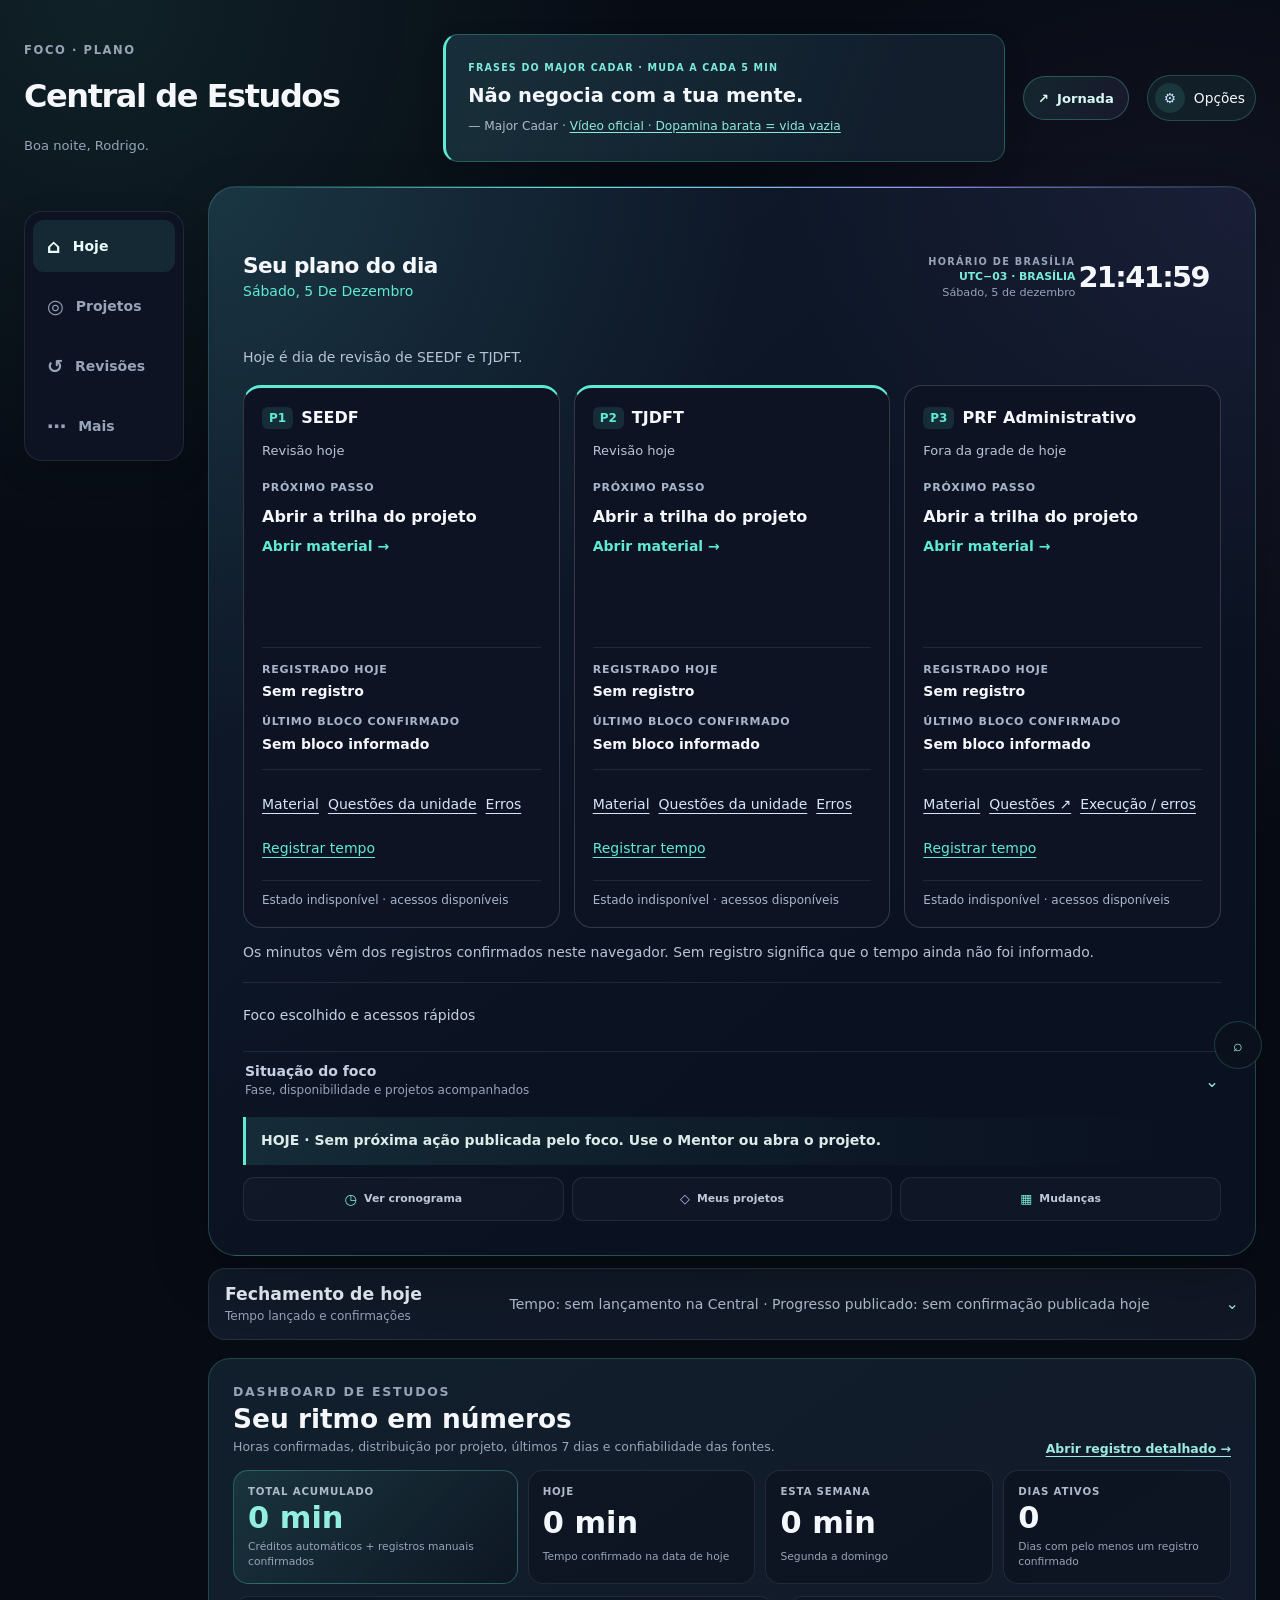
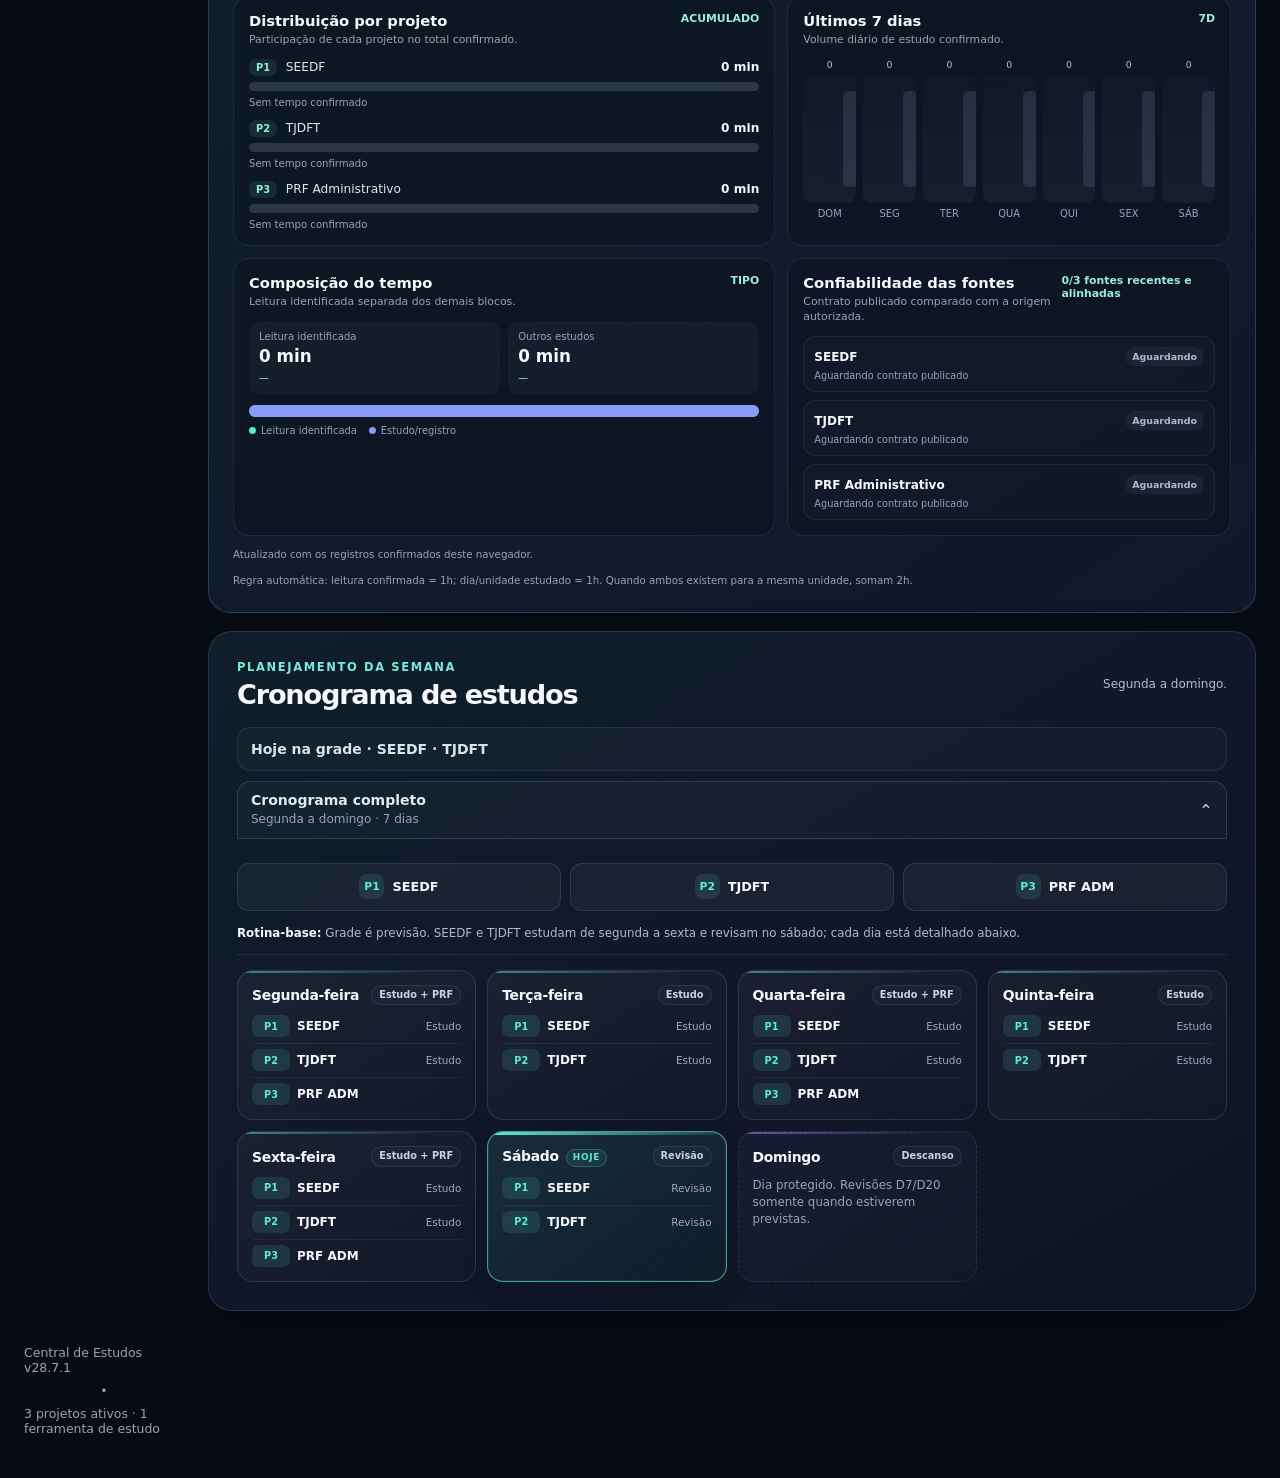
==== commit b28cb0d4: "copy: expose source freshness in dashboard" ====
--- a/index.html
+++ b/index.html
@@ -1,3 +1,3 @@
-<!doctype html><html lang="pt-BR"><head><meta charset="utf-8" /><meta name="viewport" content="width=device-width, initial-scale=1" /><meta name="theme-color" content="#070b14" /><meta name="description" content="Central de Estudos: projetos e registro de horas estudadas." /><meta name="color-scheme" content="dark" /><meta name="referrer" content="strict-origin-when-cross-origin" /><meta http-equiv="Content-Security-Policy" content="default-src 'self'; script-src 'self'; style-src 'self'; img-src 'self' data:; font-src 'self'; connect-src 'self' https://api.github.com https://fqqkkyusnzhuuizahkww.supabase.co; worker-src 'self'; manifest-src 'self'; object-src 'none'; base-uri 'none'; form-action 'none'; frame-src 'none'; upgrade-insecure-requests" /><title>Central de Estudos</title><link rel="icon" href="./assets/icon.svg" type="image/svg+xml" /><link rel="manifest" href="./manifest.webmanifest" /><link rel="stylesheet" href="./css/app.css" /><link rel="stylesheet" href="./css/catalog-v4.css" /><link rel="stylesheet" href="./css/personalization-v5.css" /><link rel="stylesheet" href="./css/timeline-v8.css" /><link rel="stylesheet" href="./css/pro-v11.css" /><link rel="stylesheet" href="./css/operational-v13.css?v=28.7.1" /><link rel="stylesheet" href="./css/workspace-v24.css" /><link rel="stylesheet" href="./css/workspace-v26.css?v=portfolio-20260930" /><link rel="stylesheet" href="./css/workspace-v27.css" /><link rel="stylesheet" href="./css/study-log-v1.css?v=28.8.0" /><link rel="stylesheet" href="./css/study-dashboard-v1.css?v=28.9.0" /><link rel="stylesheet" href="./css/study-planner-v1.css?v=28.2.0" /><link rel="stylesheet" href="./css/home-v1.css?v=home-20260929d" /><link rel="stylesheet" href="./css/home-v2.css?v=28.7.1" /><link rel="stylesheet" href="./css/ecosystem-v1.css?v=28.1.0" /><link rel="stylesheet" href="./css/daily-message-v1.css?v=28.7.1" /><link rel="stylesheet" href="./css/daily-workspace-v1.css?v=28.7.1-mobile-clock-2"></head><body><a class="skip-link" href="#conteudo">Ir para o conteúdo</a><div class="shell"><header class="topbar"><div><p class="eyebrow">FOCO · PLANO</p><h1>Central de Estudos</h1><p id="greeting" class="topbar-greeting">Seu próximo passo começa aqui.</p><figure class="daily-message-v1" aria-label="Frases do Major Cadar" aria-live="polite" aria-atomic="true"><p class="daily-message-heading">FRASES DO MAJOR CADAR · MUDA A CADA 5 MIN</p><blockquote id="daily-motivation" class="daily-message-text">Seja forte ou seja vencido.</blockquote><p class="daily-message-attribution">— <span id="daily-motivation-author">Major Cadar</span> · <a id="daily-motivation-source" href="https://www.instagram.com/caveiracadar09/" target="_blank" rel="noopener noreferrer">Caveira Cadar 09 · perfil oficial</a></p></figure></div><a id="journey-link" class="journey-link" href="https://rodrigorosadantas.github.io/plano-de-transicao/" aria-label="Abrir Jornada, Painel Estratégico"><span aria-hidden="true">↗</span><span>Jornada</span></a><button id="quick-options" class="user-pill" type="button" aria-label="Abrir opções"><span class="avatar" aria-hidden="true">⚙</span><span>Opções</span></button></header><nav class="pro-nav" aria-label="Navegação principal da Central"><a class="pro-nav-link" href="#agora"><span aria-hidden="true">⌂</span><span>Hoje</span></a><a class="pro-nav-link" href="#projetos"><span aria-hidden="true">◎</span><span>Projetos</span></a><a class="pro-nav-link" href="#revisoes"><span aria-hidden="true">↺</span><span>Revisões</span></a><a class="pro-nav-link" href="#mais"><span aria-hidden="true">⋯</span><span>Mais</span></a></nav><main id="conteudo"><div id="system-notice" class="system-notice is-hidden" role="status" aria-live="polite"></div><div id="pwa-update-notice" class="system-notice pwa-update-notice is-hidden" role="status" aria-live="polite"></div><section id="agora" data-screen="today" class="pro-now command-center" aria-labelledby="daily-plan-title"><div class="daily-plan" aria-labelledby="daily-plan-title"><div class="daily-plan-header"><div><h2 id="daily-plan-title">Seu plano do dia</h2><p id="daily-plan-date"></p></div><div class="presence-clock command-clock"><span class="pro-now-kicker">HORÁRIO DE BRASÍLIA</span><span class="clock-zone">UTC−03 · BRASÍLIA</span><time id="brasilia-time" aria-label="Horário de Brasília, atualizado a cada segundo">--:--:--</time><span id="brasilia-date" class="pro-now-meta">A data aparecerá aqui.</span></div></div><p id="daily-plan-caption" class="daily-caption">Siga a grade do dia e retome a próxima ação de cada projeto.</p><div id="daily-plan-cards" class="daily-plan-cards"><article class="daily-project-card"><h3><a data-daily-project="seedf" href="https://rodrigorosadantas.github.io/seedf-ppge-dashboard/leis/">SEEDF</a></h3><p>Consultar material e próxima ação no projeto.</p></article><article class="daily-project-card"><h3><a data-daily-project="tjdft" href="https://rodrigorosadantas.github.io/tjdft-dashboard/portugues-rlm/">TJDFT</a></h3><p>Consultar material e próxima ação no projeto.</p></article><article class="daily-project-card"><h3><a data-daily-project="prf-adm" href="https://rodrigorosadantas.github.io/prf-administrativo-dashboard/#leitura">PRF Administrativo</a></h3><p>Consultar material e próxima ação no projeto.</p></article></div><p id="daily-records-note" class="daily-records-note">Os minutos vêm dos registros confirmados neste navegador.</p></div><details class="daily-focus-details"><summary>Foco escolhido e acessos rápidos</summary><div class="command-grid presence-v21"><div class="command-main"><div class="command-status"><span class="command-chip command-chip-live"><span class="live-dot"></span>HOJE · V28.7.1</span><span class="command-chip">FOCO · <strong id="pro-now-focus-name">SEEDF</strong></span></div><p class="eyebrow">PLANO DE HOJE</p><h2 id="pro-now-title">Seu foco de hoje.</h2><p id="pro-now-focus-description" class="command-lead">Gestor + Analista — Apoio Administrativo</p><div class="command-actions"><a id="pro-now-focus-link" class="command-primary" href="https://rodrigorosadantas.github.io/seedf-ppge-dashboard/">Abrir foco agora ↗</a><a id="home-study-log" class="command-secondary" href="#projetos">Registrar estudo</a><a id="focus-new-tab" class="command-secondary is-hidden" href="https://rodrigorosadantas.github.io/seedf-ppge-dashboard/" target="_blank" rel="noopener">Nova guia ↗</a></div></div></div></details><details class="command-context"><summary><span><strong>Situação do foco</strong><small>Fase, disponibilidade e projetos acompanhados</small></span><span class="command-context-icon" aria-hidden="true">⌄</span></summary><div class="command-metrics"><article class="command-metric"><span>FASE</span><strong id="pro-now-focus-meta">Pré-edital</strong><small id="pro-now-focus-note">Prioridade padrão configurada na Central.</small></article><article class="command-metric"><span>STATUS</span><strong id="pro-now-focus-health" class="health health-checking"><span class="dot"></span>Verificando</strong><small id="pro-now-focus-health-hint">Disponibilidade técnica</small></article><article class="command-metric"><span>EVOLUÇÃO</span><strong id="pro-now-project-count">3 ativos</strong><small id="pro-now-project-meta">P1 SEEDF · P2 TJDFT · P3 PRF ADM</small></article></div></details><div id="pro-now-focus-operational" class="command-next is-hidden"></div><nav class="command-shortcuts" aria-label="Atalhos do centro de comando"><a href="#agenda-semanal">Ver cronograma</a><a href="#projetos">Meus projetos</a><a href="#inbox">Mudanças</a></nav></section><details id="daily-closeout" data-screen="today" class="daily-closeout-v1"><summary><span class="closeout-summary-title"><strong>Fechamento de hoje</strong><small>Tempo lançado e confirmações</small></span><span id="closeout-quickline" class="closeout-quickline" aria-live="polite">Aguardando dados operacionais de hoje.</span><span class="closeout-expand-icon" aria-hidden="true">⌄</span></summary><div class="command-next closeout-summary" aria-live="polite"><p class="closeout-loading">Aguardando os dados publicados do dia. A grade é previsão; os registros locais ficam em Projetos.</p></div><p class="closeout-footer"><span class="closeout-footer-label">MENTOR</span> <a href="./mentor/">Ver análise detalhada →</a></p></details><section id="home-study-hours" data-screen="today" class="study-analytics" aria-labelledby="home-study-hours-title"><div class="study-analytics-head"><div><p class="eyebrow">DASHBOARD DE ESTUDOS</p><h2 id="home-study-hours-title">Seu ritmo em números</h2><p>Horas confirmadas, distribuição por projeto, últimos 7 dias e confiabilidade das fontes.</p></div><a href="#projetos">Abrir registro detalhado →</a></div><div class="study-kpis" aria-label="Indicadores principais de estudo"><article class="study-kpi study-kpi-primary"><span>TOTAL ACUMULADO</span><strong id="dashboard-total">0 min</strong><small>Créditos automáticos + registros manuais confirmados</small></article><article class="study-kpi"><span>HOJE</span><strong id="dashboard-today">0 min</strong><small>Tempo confirmado na data de hoje</small></article><article class="study-kpi"><span>ESTA SEMANA</span><strong id="dashboard-week">0 min</strong><small>Segunda a domingo</small></article><article class="study-kpi"><span>DIAS ATIVOS</span><strong id="dashboard-days">0</strong><small>Dias com pelo menos um registro confirmado</small></article></div><div class="study-dashboard-grid"><article class="study-dashboard-card"><div class="study-dashboard-card-head"><div><h3>Distribuição por projeto</h3><p>Participação de cada projeto no total confirmado.</p></div><span>ACUMULADO</span></div><div id="dashboard-projects" class="dashboard-projects" aria-live="polite"></div></article><article class="study-dashboard-card"><div class="study-dashboard-card-head"><div><h3>Últimos 7 dias</h3><p>Volume diário de estudo confirmado.</p></div><span>7D</span></div><div id="dashboard-seven-days" class="dashboard-seven-days" aria-label="Horas estudadas nos últimos sete dias"></div></article><article class="study-dashboard-card"><div class="study-dashboard-card-head"><div><h3>Composição do tempo</h3><p>Leitura identificada separada dos demais blocos.</p></div><span>TIPO</span></div><div class="dashboard-composition-values"><div class="dashboard-composition-value"><span>Leitura identificada</span><strong id="dashboard-reading">0 min</strong><small id="dashboard-reading-share">—</small></div><div class="dashboard-composition-value"><span>Outros estudos</span><strong id="dashboard-study">0 min</strong><small id="dashboard-study-share">—</small></div></div><progress id="dashboard-composition-progress" class="dashboard-composition-progress" max="100" value="0" aria-label="Composição do tempo: leitura e outros estudos"></progress><div class="dashboard-composition-legend"><span>Leitura identificada</span><span>Estudo/registro</span></div></article><article class="study-dashboard-card"><div class="study-dashboard-card-head"><div><h3>Confiabilidade das fontes</h3><p>Contrato publicado comparado com a origem autorizada.</p></div><span id="dashboard-integrity-summary">0/3 fontes alinhadas</span></div><div id="dashboard-integrity" class="dashboard-integrity" aria-live="polite"></div></article></div><p id="dashboard-updated" class="study-dashboard-foot">Carregando dados confirmados.</p><p class="study-dashboard-foot">Regra automática: leitura confirmada = 1h; dia/unidade estudado = 1h. Quando ambos existem para a mesma unidade, somam 2h.</p><span id="home-study-total" hidden>0 min</span><span id="home-study-today" hidden>0 min</span><span id="home-study-week" hidden>0 min</span><span id="home-study-projects" hidden>—</span></section><section id="agenda-semanal" data-screen="today" class="section weekly-schedule-v27" aria-labelledby="weekly-schedule-title"><div class="section-heading"><div><p class="eyebrow">PLANEJAMENTO DA SEMANA</p><h2 id="weekly-schedule-title">Cronograma de estudos</h2></div><p class="muted compact">Segunda a domingo.</p></div><p id="today-week-preview" class="today-week-preview">Hoje na grade: carregando agenda.</p><details id="week-schedule-details" class="week-schedule-details" open><summary><span><strong>Cronograma completo</strong><small>Segunda a domingo · 7 dias</small></span><span class="week-disclosure-icon" aria-hidden="true">⌄</span></summary><div class="week-schedule-content"><div class="weekly-priority-strip" aria-label="Prioridades de estudo"><a class="schedule-priority-chip" data-priority="1" href="/seedf-ppge-dashboard/"><span>P1</span><strong>SEEDF</strong></a><a class="schedule-priority-chip" data-priority="2" href="/tjdft-dashboard/"><span>P2</span><strong>TJDFT</strong></a><a class="schedule-priority-chip" data-priority="3" href="https://rodrigorosadantas.github.io/prf-administrativo-dashboard/"><span>P3</span><strong>PRF ADM</strong></a></div><p class="weekly-routine-summary"><strong>Rotina-base:</strong> Grade é previsão. SEEDF e TJDFT estudam de segunda a sexta e revisam no sábado; cada dia está detalhado abaixo.</p><div class="schedule-day-grid" aria-label="Cronograma dia a dia, de segunda-feira a domingo"><article class="schedule-day-card" data-weekday="monday" aria-labelledby="schedule-day-monday"><div class="schedule-day-heading"><h3 id="schedule-day-monday">Segunda-feira</h3><span>Estudo + PRF</span></div><ul class="schedule-items"><li class="schedule-item"><span class="schedule-mark">P1</span><span class="schedule-item-copy"><a href="/seedf-ppge-dashboard/">SEEDF</a><small>Estudo</small></span></li><li class="schedule-item"><span class="schedule-mark">P2</span><span class="schedule-item-copy"><a href="/tjdft-dashboard/">TJDFT</a><small>Estudo</small></span></li><li class="schedule-item"><span class="schedule-mark">P3</span><span class="schedule-item-copy"><a href="/prf-administrativo-dashboard/">PRF ADM</a></span></li></ul></article><article class="schedule-day-card" data-weekday="tuesday" aria-labelledby="schedule-day-tuesday"><div class="schedule-day-heading"><h3 id="schedule-day-tuesday">Terça-feira</h3><span>Estudo</span></div><ul class="schedule-items"><li class="schedule-item"><span class="schedule-mark">P1</span><span class="schedule-item-copy"><a href="/seedf-ppge-dashboard/">SEEDF</a><small>Estudo</small></span></li><li class="schedule-item"><span class="schedule-mark">P2</span><span class="schedule-item-copy"><a href="/tjdft-dashboard/">TJDFT</a><small>Estudo</small></span></li></ul></article><article class="schedule-day-card" data-weekday="wednesday" aria-labelledby="schedule-day-wednesday"><div class="schedule-day-heading"><h3 id="schedule-day-wednesday">Quarta-feira</h3><span>Estudo + PRF</span></div><ul class="schedule-items"><li class="schedule-item"><span class="schedule-mark">P1</span><span class="schedule-item-copy"><a href="/seedf-ppge-dashboard/">SEEDF</a><small>Estudo</small></span></li><li class="schedule-item"><span class="schedule-mark">P2</span><span class="schedule-item-copy"><a href="/tjdft-dashboard/">TJDFT</a><small>Estudo</small></span></li><li class="schedule-item"><span class="schedule-mark">P3</span><span class="schedule-item-copy"><a href="/prf-administrativo-dashboard/">PRF ADM</a></span></li></ul></article><article class="schedule-day-card" data-weekday="thursday" aria-labelledby="schedule-day-thursday"><div class="schedule-day-heading"><h3 id="schedule-day-thursday">Quinta-feira</h3><span>Estudo</span></div><ul class="schedule-items"><li class="schedule-item"><span class="schedule-mark">P1</span><span class="schedule-item-copy"><a href="/seedf-ppge-dashboard/">SEEDF</a><small>Estudo</small></span></li><li class="schedule-item"><span class="schedule-mark">P2</span><span class="schedule-item-copy"><a href="/tjdft-dashboard/">TJDFT</a><small>Estudo</small></span></li></ul></article><article class="schedule-day-card" data-weekday="friday" aria-labelledby="schedule-day-friday"><div class="schedule-day-heading"><h3 id="schedule-day-friday">Sexta-feira</h3><span>Estudo + PRF</span></div><ul class="schedule-items"><li class="schedule-item"><span class="schedule-mark">P1</span><span class="schedule-item-copy"><a href="/seedf-ppge-dashboard/">SEEDF</a><small>Estudo</small></span></li><li class="schedule-item"><span class="schedule-mark">P2</span><span class="schedule-item-copy"><a href="/tjdft-dashboard/">TJDFT</a><small>Estudo</small></span></li><li class="schedule-item"><span class="schedule-mark">P3</span><span class="schedule-item-copy"><a href="/prf-administrativo-dashboard/">PRF ADM</a></span></li></ul></article><article class="schedule-day-card" data-weekday="saturday" aria-labelledby="schedule-day-saturday"><div class="schedule-day-heading"><h3 id="schedule-day-saturday">Sábado</h3><span>Revisão</span></div><ul class="schedule-items"><li class="schedule-item"><span class="schedule-mark">P1</span><span class="schedule-item-copy"><a href="/seedf-ppge-dashboard/">SEEDF</a><small>Revisão</small></span></li><li class="schedule-item"><span class="schedule-mark">P2</span><span class="schedule-item-copy"><a href="/tjdft-dashboard/">TJDFT</a><small>Revisão</small></span></li></ul></article><article class="schedule-day-card schedule-day-rest-v27" data-weekday="sunday" aria-labelledby="schedule-day-sunday"><div class="schedule-day-heading"><h3 id="schedule-day-sunday">Domingo</h3><span>Descanso</span></div><p>Dia protegido. Revisões D7/D20 somente quando estiverem previstas.</p></article></div></div></details></section><section id="revisoes" data-screen="reviews" class="reviews-screen" aria-labelledby="review-title"><div class="review-header"><div><p class="eyebrow">CONTINUIDADE DO ESTUDO</p><h2 id="review-title">Revisões e erros</h2></div><button id="daily-refresh" class="daily-action" type="button">Atualizar painel</button></div><p class="review-intro">Veja as pendências informadas e abra o registro no projeto de origem.</p><p id="review-overview" class="daily-caption" role="status">Aguardando os dados publicados pelos projetos.</p><div id="review-project-cards" class="review-project-cards"><p>Os acessos diretos continuam disponíveis em Projetos.</p></div><p id="daily-refresh-status" class="refresh-help" role="status"></p><p class="refresh-help">Atualizar painel consulta os estados publicados. Para atualizar os dados do Notion, use a sincronização dentro de cada projeto.</p></section><section id="mais" data-screen="more" class="more-screen" aria-labelledby="more-title"><p class="eyebrow">ACESSOS DA CENTRAL</p><h2 id="more-title">Mais caminhos, no seu ritmo</h2><p class="daily-caption">Retome, acompanhe e organize seu espaço.</p><div class="more-grid"><a class="more-link" href="./mentor/"><strong>Mentor</strong><small>Próxima ação e sinais de cada projeto.</small><span aria-hidden="true">↗</span></a><a class="more-link" href="#retomada"><strong>Retomada</strong><small>Foco escolhido e último ambiente aberto.</small><span aria-hidden="true">→</span></a><a class="more-link" href="#inbox"><strong>Mudanças e alertas</strong><small>Novidades publicadas pelos projetos.</small><span aria-hidden="true">→</span></a><a class="more-link" href="#activity-panel"><strong>Histórico da Central</strong><small>Acessos e mudanças registrados neste aparelho.</small><span aria-hidden="true">→</span></a><a class="more-link" href="#evolucao"><strong>Panorama e preferências</strong><small>Radar, exibição, diagnóstico e backup.</small><span aria-hidden="true">→</span></a><a class="more-link" href="https://rodrigorosadantas.github.io/plano-de-transicao/"><strong>Jornada</strong><small>Abrir o Painel Estratégico.</small><span aria-hidden="true">↗</span></a></div></section><section id="retomada" data-screen="resume" class="section resume-screen" aria-labelledby="resume-screen-title"><div class="section-heading"><div><p class="eyebrow">RETOMADA</p><h2 id="resume-screen-title">Volte ao ponto que você escolheu.</h2></div><p class="muted compact">A Central separa sua prioridade do último acesso. Navegação não mede estudo nem progresso.</p></div><div class="resume-screen-grid"><article class="resume-screen-card"><p class="eyebrow">FOCO ESCOLHIDO</p><h3 id="resume-focus-name">SEEDF</h3><p id="resume-focus-meta">Prioridade escolhida por você na Central.</p><a id="resume-focus-link" class="command-primary" href="https://rodrigorosadantas.github.io/seedf-ppge-dashboard/">Abrir foco →</a></article><article class="resume-screen-card"><p class="eyebrow">ÚLTIMO ACESSO</p><div class="command-resume"><div><span class="pro-now-kicker">ÚLTIMO ACESSO</span><strong id="pro-now-resume-name">Nenhum projeto aberto</strong><span id="pro-now-resume-meta">O último ambiente aberto pela Central aparecerá aqui.</span></div><div class="command-resume-actions"><a id="resume-button" class="command-resume-action is-hidden" href="#">Retomar →</a><a class="command-resume-action" href="#projetos">Trocar foco ↓</a></div></div></article></div></section><section id="inbox" data-screen="inbox" class="section inbox-screen" aria-labelledby="inbox-title"><div class="section-heading"><div><p class="eyebrow">INBOX OPERACIONAL</p><h2 id="inbox-title">Ações e alertas publicados</h2></div><p class="inbox-note">Sinais dos contratos validados. A Central não gera ações, não classifica projetos e não muda seu foco.</p></div><div aria-labelledby="published-changes-title"><h3 id="published-changes-title">Mudanças desde a última conferência</h3><p>Dados de contratos validados neste aparelho; cache identificado. Não mede estudo nem progresso.</p><div id="published-changes-list" aria-live="polite"><p>Aguardando contratos válidos.</p></div></div><div id="inbox-toolbar" class="inbox-toolbar"></div><div id="inbox-list" class="operational-grid" aria-live="polite" aria-atomic="false"><p class="routing-empty">Aguardando contratos read-only válidos. Ações e alertas publicados aparecerão aqui.</p></div></section><section id="evolucao" data-screen="evolution" class="section evolution-screen" aria-labelledby="evolution-screen-title"><div class="section-heading"><div><p class="eyebrow">EVOLUÇÃO</p><h2 id="evolution-screen-title">Panorama dos projetos</h2></div><p class="muted compact">Estado operacional e técnico. A orientação adaptativa agora tem página própria.</p><a class="button button-quiet" href="./mentor/">Abrir Mentor →</a><a class="button button-quiet" href="#diagnostico">Estado técnico</a></div><section id="operational-panel" class="section operational-panel" aria-labelledby="operational-title" hidden><div class="section-heading"><div><p class="eyebrow">RADAR OPERACIONAL</p><h2 id="operational-title">Situação dos concursos</h2></div><p class="muted compact">Estado publicado por cada projeto: fase, ciclo, unidade e próxima ação. Sem ranking.</p><button id="refresh-all-contracts" class="button button-quiet" type="button">Atualizar tudo</button></div><div id="operational-list" class="operational-grid" aria-live="polite" aria-atomic="false"></div></section><details id="preferences-panel" class="preferences-panel"><summary><span><span class="eyebrow">PREFERÊNCIAS</span><strong>Opções da Central</strong></span><span class="preferences-local-badge">Só neste aparelho</span></summary><div class="preferences-body"><p class="preferences-intro">Densidade, detalhes técnicos e ordem dos projetos ficam somente neste aparelho.</p><div class="preferences-grid"><label class="preferences-field"><span>Densidade</span><select id="preference-density"><option value="comfortable">Confortável</option><option value="compact">Compacta</option></select></label><label class="preferences-toggle"><input id="preference-technical" type="checkbox" checked /><span><strong>Detalhes técnicos nos cards</strong><small>Disponibilidade, publicação e deploy continuam no Pulso da Central.</small></span></label></div><div class="preferences-order"><div><h3>Ordem dos projetos</h3><p>Mover um projeto ativa novamente a “Ordem padrão” do catálogo.</p></div><div id="preferences-order-list" class="preferences-order-list" aria-live="polite"></div></div><section class="saved-views" aria-labelledby="saved-views-title"><div class="saved-views-head"><h3 id="saved-views-title">Views salvas</h3><button id="saved-view-save" class="button button-quiet" type="button">Salvar tela atual</button></div><p class="saved-views-intro">Cada view guarda a tela, filtros da Inbox e aba do Workspace. Foco, histórico e contratos não entram na view.</p><div id="saved-view-list" class="saved-view-list" aria-live="polite"><p class="saved-views-empty">Nenhuma view salva neste aparelho.</p></div></section><div class="preferences-footer"><p id="preferences-status" class="preferences-status" aria-live="polite">Preferências salvas somente neste navegador.</p><button id="preferences-reset" class="button button-ghost" type="button">Restaurar padrões</button></div></div></details>
+<!doctype html><html lang="pt-BR"><head><meta charset="utf-8" /><meta name="viewport" content="width=device-width, initial-scale=1" /><meta name="theme-color" content="#070b14" /><meta name="description" content="Central de Estudos: projetos e registro de horas estudadas." /><meta name="color-scheme" content="dark" /><meta name="referrer" content="strict-origin-when-cross-origin" /><meta http-equiv="Content-Security-Policy" content="default-src 'self'; script-src 'self'; style-src 'self'; img-src 'self' data:; font-src 'self'; connect-src 'self' https://api.github.com https://fqqkkyusnzhuuizahkww.supabase.co; worker-src 'self'; manifest-src 'self'; object-src 'none'; base-uri 'none'; form-action 'none'; frame-src 'none'; upgrade-insecure-requests" /><title>Central de Estudos</title><link rel="icon" href="./assets/icon.svg" type="image/svg+xml" /><link rel="manifest" href="./manifest.webmanifest" /><link rel="stylesheet" href="./css/app.css" /><link rel="stylesheet" href="./css/catalog-v4.css" /><link rel="stylesheet" href="./css/personalization-v5.css" /><link rel="stylesheet" href="./css/timeline-v8.css" /><link rel="stylesheet" href="./css/pro-v11.css" /><link rel="stylesheet" href="./css/operational-v13.css?v=28.7.1" /><link rel="stylesheet" href="./css/workspace-v24.css" /><link rel="stylesheet" href="./css/workspace-v26.css?v=portfolio-20260930" /><link rel="stylesheet" href="./css/workspace-v27.css" /><link rel="stylesheet" href="./css/study-log-v1.css?v=28.8.0" /><link rel="stylesheet" href="./css/study-dashboard-v1.css?v=28.9.0" /><link rel="stylesheet" href="./css/study-planner-v1.css?v=28.2.0" /><link rel="stylesheet" href="./css/home-v1.css?v=home-20260929d" /><link rel="stylesheet" href="./css/home-v2.css?v=28.7.1" /><link rel="stylesheet" href="./css/ecosystem-v1.css?v=28.1.0" /><link rel="stylesheet" href="./css/daily-message-v1.css?v=28.7.1" /><link rel="stylesheet" href="./css/daily-workspace-v1.css?v=28.7.1-mobile-clock-2"></head><body><a class="skip-link" href="#conteudo">Ir para o conteúdo</a><div class="shell"><header class="topbar"><div><p class="eyebrow">FOCO · PLANO</p><h1>Central de Estudos</h1><p id="greeting" class="topbar-greeting">Seu próximo passo começa aqui.</p><figure class="daily-message-v1" aria-label="Frases do Major Cadar" aria-live="polite" aria-atomic="true"><p class="daily-message-heading">FRASES DO MAJOR CADAR · MUDA A CADA 5 MIN</p><blockquote id="daily-motivation" class="daily-message-text">Seja forte ou seja vencido.</blockquote><p class="daily-message-attribution">— <span id="daily-motivation-author">Major Cadar</span> · <a id="daily-motivation-source" href="https://www.instagram.com/caveiracadar09/" target="_blank" rel="noopener noreferrer">Caveira Cadar 09 · perfil oficial</a></p></figure></div><a id="journey-link" class="journey-link" href="https://rodrigorosadantas.github.io/plano-de-transicao/" aria-label="Abrir Jornada, Painel Estratégico"><span aria-hidden="true">↗</span><span>Jornada</span></a><button id="quick-options" class="user-pill" type="button" aria-label="Abrir opções"><span class="avatar" aria-hidden="true">⚙</span><span>Opções</span></button></header><nav class="pro-nav" aria-label="Navegação principal da Central"><a class="pro-nav-link" href="#agora"><span aria-hidden="true">⌂</span><span>Hoje</span></a><a class="pro-nav-link" href="#projetos"><span aria-hidden="true">◎</span><span>Projetos</span></a><a class="pro-nav-link" href="#revisoes"><span aria-hidden="true">↺</span><span>Revisões</span></a><a class="pro-nav-link" href="#mais"><span aria-hidden="true">⋯</span><span>Mais</span></a></nav><main id="conteudo"><div id="system-notice" class="system-notice is-hidden" role="status" aria-live="polite"></div><div id="pwa-update-notice" class="system-notice pwa-update-notice is-hidden" role="status" aria-live="polite"></div><section id="agora" data-screen="today" class="pro-now command-center" aria-labelledby="daily-plan-title"><div class="daily-plan" aria-labelledby="daily-plan-title"><div class="daily-plan-header"><div><h2 id="daily-plan-title">Seu plano do dia</h2><p id="daily-plan-date"></p></div><div class="presence-clock command-clock"><span class="pro-now-kicker">HORÁRIO DE BRASÍLIA</span><span class="clock-zone">UTC−03 · BRASÍLIA</span><time id="brasilia-time" aria-label="Horário de Brasília, atualizado a cada segundo">--:--:--</time><span id="brasilia-date" class="pro-now-meta">A data aparecerá aqui.</span></div></div><p id="daily-plan-caption" class="daily-caption">Siga a grade do dia e retome a próxima ação de cada projeto.</p><div id="daily-plan-cards" class="daily-plan-cards"><article class="daily-project-card"><h3><a data-daily-project="seedf" href="https://rodrigorosadantas.github.io/seedf-ppge-dashboard/leis/">SEEDF</a></h3><p>Consultar material e próxima ação no projeto.</p></article><article class="daily-project-card"><h3><a data-daily-project="tjdft" href="https://rodrigorosadantas.github.io/tjdft-dashboard/portugues-rlm/">TJDFT</a></h3><p>Consultar material e próxima ação no projeto.</p></article><article class="daily-project-card"><h3><a data-daily-project="prf-adm" href="https://rodrigorosadantas.github.io/prf-administrativo-dashboard/#leitura">PRF Administrativo</a></h3><p>Consultar material e próxima ação no projeto.</p></article></div><p id="daily-records-note" class="daily-records-note">Os minutos vêm dos registros confirmados neste navegador.</p></div><details class="daily-focus-details"><summary>Foco escolhido e acessos rápidos</summary><div class="command-grid presence-v21"><div class="command-main"><div class="command-status"><span class="command-chip command-chip-live"><span class="live-dot"></span>HOJE · V28.7.1</span><span class="command-chip">FOCO · <strong id="pro-now-focus-name">SEEDF</strong></span></div><p class="eyebrow">PLANO DE HOJE</p><h2 id="pro-now-title">Seu foco de hoje.</h2><p id="pro-now-focus-description" class="command-lead">Gestor + Analista — Apoio Administrativo</p><div class="command-actions"><a id="pro-now-focus-link" class="command-primary" href="https://rodrigorosadantas.github.io/seedf-ppge-dashboard/">Abrir foco agora ↗</a><a id="home-study-log" class="command-secondary" href="#projetos">Registrar estudo</a><a id="focus-new-tab" class="command-secondary is-hidden" href="https://rodrigorosadantas.github.io/seedf-ppge-dashboard/" target="_blank" rel="noopener">Nova guia ↗</a></div></div></div></details><details class="command-context"><summary><span><strong>Situação do foco</strong><small>Fase, disponibilidade e projetos acompanhados</small></span><span class="command-context-icon" aria-hidden="true">⌄</span></summary><div class="command-metrics"><article class="command-metric"><span>FASE</span><strong id="pro-now-focus-meta">Pré-edital</strong><small id="pro-now-focus-note">Prioridade padrão configurada na Central.</small></article><article class="command-metric"><span>STATUS</span><strong id="pro-now-focus-health" class="health health-checking"><span class="dot"></span>Verificando</strong><small id="pro-now-focus-health-hint">Disponibilidade técnica</small></article><article class="command-metric"><span>EVOLUÇÃO</span><strong id="pro-now-project-count">3 ativos</strong><small id="pro-now-project-meta">P1 SEEDF · P2 TJDFT · P3 PRF ADM</small></article></div></details><div id="pro-now-focus-operational" class="command-next is-hidden"></div><nav class="command-shortcuts" aria-label="Atalhos do centro de comando"><a href="#agenda-semanal">Ver cronograma</a><a href="#projetos">Meus projetos</a><a href="#inbox">Mudanças</a></nav></section><details id="daily-closeout" data-screen="today" class="daily-closeout-v1"><summary><span class="closeout-summary-title"><strong>Fechamento de hoje</strong><small>Tempo lançado e confirmações</small></span><span id="closeout-quickline" class="closeout-quickline" aria-live="polite">Aguardando dados operacionais de hoje.</span><span class="closeout-expand-icon" aria-hidden="true">⌄</span></summary><div class="command-next closeout-summary" aria-live="polite"><p class="closeout-loading">Aguardando os dados publicados do dia. A grade é previsão; os registros locais ficam em Projetos.</p></div><p class="closeout-footer"><span class="closeout-footer-label">MENTOR</span> <a href="./mentor/">Ver análise detalhada →</a></p></details><section id="home-study-hours" data-screen="today" class="study-analytics" aria-labelledby="home-study-hours-title"><div class="study-analytics-head"><div><p class="eyebrow">DASHBOARD DE ESTUDOS</p><h2 id="home-study-hours-title">Seu ritmo em números</h2><p>Horas confirmadas, distribuição por projeto, últimos 7 dias e confiabilidade das fontes.</p></div><a href="#projetos">Abrir registro detalhado →</a></div><div class="study-kpis" aria-label="Indicadores principais de estudo"><article class="study-kpi study-kpi-primary"><span>TOTAL ACUMULADO</span><strong id="dashboard-total">0 min</strong><small>Créditos automáticos + registros manuais confirmados</small></article><article class="study-kpi"><span>HOJE</span><strong id="dashboard-today">0 min</strong><small>Tempo confirmado na data de hoje</small></article><article class="study-kpi"><span>ESTA SEMANA</span><strong id="dashboard-week">0 min</strong><small>Segunda a domingo</small></article><article class="study-kpi"><span>DIAS ATIVOS</span><strong id="dashboard-days">0</strong><small>Dias com pelo menos um registro confirmado</small></article></div><div class="study-dashboard-grid"><article class="study-dashboard-card"><div class="study-dashboard-card-head"><div><h3>Distribuição por projeto</h3><p>Participação de cada projeto no total confirmado.</p></div><span>ACUMULADO</span></div><div id="dashboard-projects" class="dashboard-projects" aria-live="polite"></div></article><article class="study-dashboard-card"><div class="study-dashboard-card-head"><div><h3>Últimos 7 dias</h3><p>Volume diário de estudo confirmado.</p></div><span>7D</span></div><div id="dashboard-seven-days" class="dashboard-seven-days" aria-label="Horas estudadas nos últimos sete dias"></div></article><article class="study-dashboard-card"><div class="study-dashboard-card-head"><div><h3>Composição do tempo</h3><p>Leitura identificada separada dos demais blocos.</p></div><span>TIPO</span></div><div class="dashboard-composition-values"><div class="dashboard-composition-value"><span>Leitura identificada</span><strong id="dashboard-reading">0 min</strong><small id="dashboard-reading-share">—</small></div><div class="dashboard-composition-value"><span>Outros estudos</span><strong id="dashboard-study">0 min</strong><small id="dashboard-study-share">—</small></div></div><progress id="dashboard-composition-progress" class="dashboard-composition-progress" max="100" value="0" aria-label="Composição do tempo: leitura e outros estudos"></progress><div class="dashboard-composition-legend"><span>Leitura identificada</span><span>Estudo/registro</span></div></article><article class="study-dashboard-card"><div class="study-dashboard-card-head"><div><h3>Confiabilidade das fontes</h3><p>Contrato publicado comparado com a origem autorizada.</p></div><span id="dashboard-integrity-summary">0/3 fontes recentes e alinhadas</span></div><div id="dashboard-integrity" class="dashboard-integrity" aria-live="polite"></div></article></div><p id="dashboard-updated" class="study-dashboard-foot">Carregando dados confirmados.</p><p class="study-dashboard-foot">Regra automática: leitura confirmada = 1h; dia/unidade estudado = 1h. Quando ambos existem para a mesma unidade, somam 2h.</p><span id="home-study-total" hidden>0 min</span><span id="home-study-today" hidden>0 min</span><span id="home-study-week" hidden>0 min</span><span id="home-study-projects" hidden>—</span></section><section id="agenda-semanal" data-screen="today" class="section weekly-schedule-v27" aria-labelledby="weekly-schedule-title"><div class="section-heading"><div><p class="eyebrow">PLANEJAMENTO DA SEMANA</p><h2 id="weekly-schedule-title">Cronograma de estudos</h2></div><p class="muted compact">Segunda a domingo.</p></div><p id="today-week-preview" class="today-week-preview">Hoje na grade: carregando agenda.</p><details id="week-schedule-details" class="week-schedule-details" open><summary><span><strong>Cronograma completo</strong><small>Segunda a domingo · 7 dias</small></span><span class="week-disclosure-icon" aria-hidden="true">⌄</span></summary><div class="week-schedule-content"><div class="weekly-priority-strip" aria-label="Prioridades de estudo"><a class="schedule-priority-chip" data-priority="1" href="/seedf-ppge-dashboard/"><span>P1</span><strong>SEEDF</strong></a><a class="schedule-priority-chip" data-priority="2" href="/tjdft-dashboard/"><span>P2</span><strong>TJDFT</strong></a><a class="schedule-priority-chip" data-priority="3" href="https://rodrigorosadantas.github.io/prf-administrativo-dashboard/"><span>P3</span><strong>PRF ADM</strong></a></div><p class="weekly-routine-summary"><strong>Rotina-base:</strong> Grade é previsão. SEEDF e TJDFT estudam de segunda a sexta e revisam no sábado; cada dia está detalhado abaixo.</p><div class="schedule-day-grid" aria-label="Cronograma dia a dia, de segunda-feira a domingo"><article class="schedule-day-card" data-weekday="monday" aria-labelledby="schedule-day-monday"><div class="schedule-day-heading"><h3 id="schedule-day-monday">Segunda-feira</h3><span>Estudo + PRF</span></div><ul class="schedule-items"><li class="schedule-item"><span class="schedule-mark">P1</span><span class="schedule-item-copy"><a href="/seedf-ppge-dashboard/">SEEDF</a><small>Estudo</small></span></li><li class="schedule-item"><span class="schedule-mark">P2</span><span class="schedule-item-copy"><a href="/tjdft-dashboard/">TJDFT</a><small>Estudo</small></span></li><li class="schedule-item"><span class="schedule-mark">P3</span><span class="schedule-item-copy"><a href="/prf-administrativo-dashboard/">PRF ADM</a></span></li></ul></article><article class="schedule-day-card" data-weekday="tuesday" aria-labelledby="schedule-day-tuesday"><div class="schedule-day-heading"><h3 id="schedule-day-tuesday">Terça-feira</h3><span>Estudo</span></div><ul class="schedule-items"><li class="schedule-item"><span class="schedule-mark">P1</span><span class="schedule-item-copy"><a href="/seedf-ppge-dashboard/">SEEDF</a><small>Estudo</small></span></li><li class="schedule-item"><span class="schedule-mark">P2</span><span class="schedule-item-copy"><a href="/tjdft-dashboard/">TJDFT</a><small>Estudo</small></span></li></ul></article><article class="schedule-day-card" data-weekday="wednesday" aria-labelledby="schedule-day-wednesday"><div class="schedule-day-heading"><h3 id="schedule-day-wednesday">Quarta-feira</h3><span>Estudo + PRF</span></div><ul class="schedule-items"><li class="schedule-item"><span class="schedule-mark">P1</span><span class="schedule-item-copy"><a href="/seedf-ppge-dashboard/">SEEDF</a><small>Estudo</small></span></li><li class="schedule-item"><span class="schedule-mark">P2</span><span class="schedule-item-copy"><a href="/tjdft-dashboard/">TJDFT</a><small>Estudo</small></span></li><li class="schedule-item"><span class="schedule-mark">P3</span><span class="schedule-item-copy"><a href="/prf-administrativo-dashboard/">PRF ADM</a></span></li></ul></article><article class="schedule-day-card" data-weekday="thursday" aria-labelledby="schedule-day-thursday"><div class="schedule-day-heading"><h3 id="schedule-day-thursday">Quinta-feira</h3><span>Estudo</span></div><ul class="schedule-items"><li class="schedule-item"><span class="schedule-mark">P1</span><span class="schedule-item-copy"><a href="/seedf-ppge-dashboard/">SEEDF</a><small>Estudo</small></span></li><li class="schedule-item"><span class="schedule-mark">P2</span><span class="schedule-item-copy"><a href="/tjdft-dashboard/">TJDFT</a><small>Estudo</small></span></li></ul></article><article class="schedule-day-card" data-weekday="friday" aria-labelledby="schedule-day-friday"><div class="schedule-day-heading"><h3 id="schedule-day-friday">Sexta-feira</h3><span>Estudo + PRF</span></div><ul class="schedule-items"><li class="schedule-item"><span class="schedule-mark">P1</span><span class="schedule-item-copy"><a href="/seedf-ppge-dashboard/">SEEDF</a><small>Estudo</small></span></li><li class="schedule-item"><span class="schedule-mark">P2</span><span class="schedule-item-copy"><a href="/tjdft-dashboard/">TJDFT</a><small>Estudo</small></span></li><li class="schedule-item"><span class="schedule-mark">P3</span><span class="schedule-item-copy"><a href="/prf-administrativo-dashboard/">PRF ADM</a></span></li></ul></article><article class="schedule-day-card" data-weekday="saturday" aria-labelledby="schedule-day-saturday"><div class="schedule-day-heading"><h3 id="schedule-day-saturday">Sábado</h3><span>Revisão</span></div><ul class="schedule-items"><li class="schedule-item"><span class="schedule-mark">P1</span><span class="schedule-item-copy"><a href="/seedf-ppge-dashboard/">SEEDF</a><small>Revisão</small></span></li><li class="schedule-item"><span class="schedule-mark">P2</span><span class="schedule-item-copy"><a href="/tjdft-dashboard/">TJDFT</a><small>Revisão</small></span></li></ul></article><article class="schedule-day-card schedule-day-rest-v27" data-weekday="sunday" aria-labelledby="schedule-day-sunday"><div class="schedule-day-heading"><h3 id="schedule-day-sunday">Domingo</h3><span>Descanso</span></div><p>Dia protegido. Revisões D7/D20 somente quando estiverem previstas.</p></article></div></div></details></section><section id="revisoes" data-screen="reviews" class="reviews-screen" aria-labelledby="review-title"><div class="review-header"><div><p class="eyebrow">CONTINUIDADE DO ESTUDO</p><h2 id="review-title">Revisões e erros</h2></div><button id="daily-refresh" class="daily-action" type="button">Atualizar painel</button></div><p class="review-intro">Veja as pendências informadas e abra o registro no projeto de origem.</p><p id="review-overview" class="daily-caption" role="status">Aguardando os dados publicados pelos projetos.</p><div id="review-project-cards" class="review-project-cards"><p>Os acessos diretos continuam disponíveis em Projetos.</p></div><p id="daily-refresh-status" class="refresh-help" role="status"></p><p class="refresh-help">Atualizar painel consulta os estados publicados. Para atualizar os dados do Notion, use a sincronização dentro de cada projeto.</p></section><section id="mais" data-screen="more" class="more-screen" aria-labelledby="more-title"><p class="eyebrow">ACESSOS DA CENTRAL</p><h2 id="more-title">Mais caminhos, no seu ritmo</h2><p class="daily-caption">Retome, acompanhe e organize seu espaço.</p><div class="more-grid"><a class="more-link" href="./mentor/"><strong>Mentor</strong><small>Próxima ação e sinais de cada projeto.</small><span aria-hidden="true">↗</span></a><a class="more-link" href="#retomada"><strong>Retomada</strong><small>Foco escolhido e último ambiente aberto.</small><span aria-hidden="true">→</span></a><a class="more-link" href="#inbox"><strong>Mudanças e alertas</strong><small>Novidades publicadas pelos projetos.</small><span aria-hidden="true">→</span></a><a class="more-link" href="#activity-panel"><strong>Histórico da Central</strong><small>Acessos e mudanças registrados neste aparelho.</small><span aria-hidden="true">→</span></a><a class="more-link" href="#evolucao"><strong>Panorama e preferências</strong><small>Radar, exibição, diagnóstico e backup.</small><span aria-hidden="true">→</span></a><a class="more-link" href="https://rodrigorosadantas.github.io/plano-de-transicao/"><strong>Jornada</strong><small>Abrir o Painel Estratégico.</small><span aria-hidden="true">↗</span></a></div></section><section id="retomada" data-screen="resume" class="section resume-screen" aria-labelledby="resume-screen-title"><div class="section-heading"><div><p class="eyebrow">RETOMADA</p><h2 id="resume-screen-title">Volte ao ponto que você escolheu.</h2></div><p class="muted compact">A Central separa sua prioridade do último acesso. Navegação não mede estudo nem progresso.</p></div><div class="resume-screen-grid"><article class="resume-screen-card"><p class="eyebrow">FOCO ESCOLHIDO</p><h3 id="resume-focus-name">SEEDF</h3><p id="resume-focus-meta">Prioridade escolhida por você na Central.</p><a id="resume-focus-link" class="command-primary" href="https://rodrigorosadantas.github.io/seedf-ppge-dashboard/">Abrir foco →</a></article><article class="resume-screen-card"><p class="eyebrow">ÚLTIMO ACESSO</p><div class="command-resume"><div><span class="pro-now-kicker">ÚLTIMO ACESSO</span><strong id="pro-now-resume-name">Nenhum projeto aberto</strong><span id="pro-now-resume-meta">O último ambiente aberto pela Central aparecerá aqui.</span></div><div class="command-resume-actions"><a id="resume-button" class="command-resume-action is-hidden" href="#">Retomar →</a><a class="command-resume-action" href="#projetos">Trocar foco ↓</a></div></div></article></div></section><section id="inbox" data-screen="inbox" class="section inbox-screen" aria-labelledby="inbox-title"><div class="section-heading"><div><p class="eyebrow">INBOX OPERACIONAL</p><h2 id="inbox-title">Ações e alertas publicados</h2></div><p class="inbox-note">Sinais dos contratos validados. A Central não gera ações, não classifica projetos e não muda seu foco.</p></div><div aria-labelledby="published-changes-title"><h3 id="published-changes-title">Mudanças desde a última conferência</h3><p>Dados de contratos validados neste aparelho; cache identificado. Não mede estudo nem progresso.</p><div id="published-changes-list" aria-live="polite"><p>Aguardando contratos válidos.</p></div></div><div id="inbox-toolbar" class="inbox-toolbar"></div><div id="inbox-list" class="operational-grid" aria-live="polite" aria-atomic="false"><p class="routing-empty">Aguardando contratos read-only válidos. Ações e alertas publicados aparecerão aqui.</p></div></section><section id="evolucao" data-screen="evolution" class="section evolution-screen" aria-labelledby="evolution-screen-title"><div class="section-heading"><div><p class="eyebrow">EVOLUÇÃO</p><h2 id="evolution-screen-title">Panorama dos projetos</h2></div><p class="muted compact">Estado operacional e técnico. A orientação adaptativa agora tem página própria.</p><a class="button button-quiet" href="./mentor/">Abrir Mentor →</a><a class="button button-quiet" href="#diagnostico">Estado técnico</a></div><section id="operational-panel" class="section operational-panel" aria-labelledby="operational-title" hidden><div class="section-heading"><div><p class="eyebrow">RADAR OPERACIONAL</p><h2 id="operational-title">Situação dos concursos</h2></div><p class="muted compact">Estado publicado por cada projeto: fase, ciclo, unidade e próxima ação. Sem ranking.</p><button id="refresh-all-contracts" class="button button-quiet" type="button">Atualizar tudo</button></div><div id="operational-list" class="operational-grid" aria-live="polite" aria-atomic="false"></div></section><details id="preferences-panel" class="preferences-panel"><summary><span><span class="eyebrow">PREFERÊNCIAS</span><strong>Opções da Central</strong></span><span class="preferences-local-badge">Só neste aparelho</span></summary><div class="preferences-body"><p class="preferences-intro">Densidade, detalhes técnicos e ordem dos projetos ficam somente neste aparelho.</p><div class="preferences-grid"><label class="preferences-field"><span>Densidade</span><select id="preference-density"><option value="comfortable">Confortável</option><option value="compact">Compacta</option></select></label><label class="preferences-toggle"><input id="preference-technical" type="checkbox" checked /><span><strong>Detalhes técnicos nos cards</strong><small>Disponibilidade, publicação e deploy continuam no Pulso da Central.</small></span></label></div><div class="preferences-order"><div><h3>Ordem dos projetos</h3><p>Mover um projeto ativa novamente a “Ordem padrão” do catálogo.</p></div><div id="preferences-order-list" class="preferences-order-list" aria-live="polite"></div></div><section class="saved-views" aria-labelledby="saved-views-title"><div class="saved-views-head"><h3 id="saved-views-title">Views salvas</h3><button id="saved-view-save" class="button button-quiet" type="button">Salvar tela atual</button></div><p class="saved-views-intro">Cada view guarda a tela, filtros da Inbox e aba do Workspace. Foco, histórico e contratos não entram na view.</p><div id="saved-view-list" class="saved-view-list" aria-live="polite"><p class="saved-views-empty">Nenhuma view salva neste aparelho.</p></div></section><div class="preferences-footer"><p id="preferences-status" class="preferences-status" aria-live="polite">Preferências salvas somente neste navegador.</p><button id="preferences-reset" class="button button-ghost" type="button">Restaurar padrões</button></div></div></details>
 <section id="diagnostico" class="section technical-summary" aria-labelledby="technical-title"><div class="section-heading"><div><p class="eyebrow">ESTADO TÉCNICO</p><h2 id="technical-title">Pulso da Central</h2></div><p class="muted compact">Informação auxiliar e somente leitura. Nunca bloqueia o acesso aos projetos.</p></div><section class="pulse" aria-label="Pulso da Central"><div class="pulse-item"><span id="pulse-projects" class="pulse-value">3</span><span class="pulse-label">dashboards monitorados</span></div><div class="pulse-item"><span id="pulse-online" class="pulse-value">Verificando</span><span class="pulse-label">disponibilidade</span></div><div class="pulse-item"><span id="pulse-freshness" class="pulse-value">Verificando</span><span class="pulse-label">última publicação</span></div></section><div class="technical-explainer"><p id="observability-source" class="source-note">Fonte: sites públicos + GitHub público. Cache local de 15 minutos.</p><details><summary>Como interpretar estes dados</summary><div class="technical-help"><p><strong>Disponibilidade</strong> é uma tentativa técnica de alcançar o site agora. Falha de rede vira “não verificado”, não uma conclusão de que o projeto caiu.</p><p><strong>Publicação técnica</strong> é o último <code>push</code> público conhecido no GitHub. Não representa estudo realizado, progresso ou desempenho.</p><p><strong>Deploy</strong> usa o workflow público de publicação mais recente quando ele pode ser identificado. Se a API estiver limitada, a Central preserva o último dado conhecido e o marca como cache.</p></div></details></div></section>
-</section><section id="projetos" data-screen="projects" class="section" aria-labelledby="projects-title"><div class="section-heading"><div><p class="eyebrow">PROJETOS</p><h2 id="projects-title">Seus projetos</h2></div><p class="muted compact">Acesse os projetos de estudo; a Plataforma de Questões fica em Ferramentas de estudo.</p></div><section id="study-log" class="study-log" aria-labelledby="study-log-title"><div class="section-heading"><div><p class="eyebrow">REGISTRO DE ESTUDO</p><h3 id="study-log-title">Horas estudadas</h3></div><p class="muted compact">Regra automática: cada leitura confirmada vale 1h e cada dia/unidade de estudo confirmada vale 1h. Quando leitura e estudo estiverem confirmados para a mesma unidade, somam 2h. O registro manual continua disponível para excedentes.</p></div><p class="study-log-lead">Escolha o dia e a atividade, selecione a matéria e o tempo. Marque só depois de estudar.</p><section id="study-log-planner" class="study-log-planner" aria-label="Registro guiado"><div class="study-log-week-head"><button id="study-log-week-prev" type="button">← Semana anterior</button><strong id="study-log-week-label">Esta semana</strong><button id="study-log-week-current" type="button">Esta semana</button></div><div id="study-log-week-picker" class="study-log-week-picker" role="tablist" aria-label="Dia da semana"></div><div class="study-log-selected"><strong id="study-log-selected-day">Dia selecionado</strong><span id="study-log-selected-total">0 min</span></div><div id="study-log-planned-blocks" class="study-log-planned-blocks"></div><p id="study-log-planner-note" class="study-log-planner-note">Grade guiada indisponível? Use o registro manual.</p><button id="study-log-manual-button" class="study-log-manual-button" type="button">Outro estudo</button></section><details id="study-log-entry-panel" class="study-log-manual"><summary id="study-log-entry-summary">Registrar bloco</summary><form id="study-log-form" class="study-log-form"><p id="study-log-form-context" class="study-log-form-context" hidden></p><label class="catalog-field study-log-field study-log-date-field" for="study-log-date">Data<input id="study-log-date" type="date" required /></label><label class="catalog-field study-log-field study-log-project-field" for="study-log-project">Projeto<select id="study-log-project" required><option value="">Selecione um projeto</option><option value="seedf">SEEDF</option><option value="tjdft">TJDFT</option><option value="prf-adm">PRF Administrativo</option></select></label><label class="catalog-field study-log-field study-log-trail-field" for="study-log-trail">Matéria ou unidade<input id="study-log-trail" type="text" maxlength="100" placeholder="Selecione a matéria" required /></label><label class="catalog-field study-log-field study-log-topic-field" for="study-log-topic">Assunto específico <span class="muted">(opcional)</span><input id="study-log-topic" type="text" maxlength="140" placeholder="Ex.: Lei de Diretrizes e Bases" /></label><div class="study-log-duration"><label class="catalog-field study-log-field" for="study-log-hours">Horas<input id="study-log-hours" type="number" min="0" max="24" step="1" inputmode="numeric" placeholder="0" /></label><label class="catalog-field study-log-field" for="study-log-minutes">Minutos<input id="study-log-minutes" type="number" min="0" max="59" step="1" inputmode="numeric" placeholder="0" /></label></div><label class="study-log-confirm"><input id="study-log-confirmed" type="checkbox" required />Estudei este bloco e estou registrando o tempo real.</label><button class="study-log-save command-primary" type="submit">Registrar tempo</button></form></details><p id="study-log-notice" class="study-log-notice" role="status" aria-live="polite"></p><div class="study-log-scorecards command-metrics"><article class="study-log-score command-metric"><span>TEMPO ESTUDADO HOJE</span><strong id="study-log-today-total">0 min</strong><div id="study-log-today-list" class="study-log-today-list"><p class="study-log-empty">Nenhum bloco registrado hoje.</p></div></article><article class="study-log-score command-metric"><span>TEMPO NESTA SEMANA</span><strong id="study-log-week-total">0 min</strong><small>Segunda a domingo · soma dos blocos registrados</small></article></div><h4 class="study-log-subtitle">Semana dia a dia</h4><div id="study-log-days" class="study-log-days" aria-label="Tempo de estudo por dia nesta semana"></div><h4 class="study-log-subtitle">Resumo por projeto e tópico</h4><div id="study-log-projects" class="study-log-projects" aria-live="polite"></div><h4 class="study-log-subtitle">Blocos registrados recentemente</h4><div id="study-log-recent" class="study-log-recent" aria-live="polite"></div><div class="study-log-backup"><button id="study-log-export" class="button button-ghost" type="button">Exportar backup JSON</button><label class="study-log-file-label button button-ghost" for="study-log-import">Restaurar backup<input id="study-log-import" type="file" accept="application/json,.json" /></label><p class="study-log-privacy">Os blocos ficam neste aparelho; com uma conta Supabase, sincronizam entre aparelhos e não sincronizam com o Notion. Backup JSON disponível.</p></div></section><div class="catalog-toolbar" role="search" aria-label="Organizar projetos" aria-describedby="catalog-hint"><label class="catalog-field"><span>Buscar</span><input id="catalog-search" type="search" inputmode="search" autocomplete="off" placeholder="Nome, área ou fase" aria-controls="projects-grid" /></label><label class="catalog-field"><span>Ordenar</span><select id="catalog-sort" aria-controls="projects-grid"><option value="default">Ordem padrão</option><option value="favorites">Favoritos primeiro</option><option value="name">Nome A–Z</option></select></label><span id="catalog-count" class="catalog-count" aria-live="polite">3 de 3 projetos</span></div><p id="catalog-hint" class="catalog-hint">☆ Favoritos ficam só neste aparelho. No desktop, Alt+1, Alt+2… abre os projetos visíveis sem interferir na digitação.</p><div id="projects-grid" class="projects-grid"><article class="project-card project-seedf" data-project-id="seedf" data-project-order="0"><div class="project-top"><span class="project-icon" aria-hidden="true">📚</span><span class="project-code">P1</span><span class="project-status">Foco</span></div><h3>SEEDF</h3><p class="muted">Gestor + Analista — Apoio Administrativo</p><p class="project-phase">Pré-edital</p><div class="project-observability"><span class="mini-health">Disponibilidade não verificada</span><span class="repo-freshness">Atualização técnica não verificada</span></div><div class="project-actions"><a class="project-link" href="https://rodrigorosadantas.github.io/seedf-ppge-dashboard/">Abrir projeto →</a><span class="mini-health">Acesso direto</span></div></article><article class="project-card project-tjdft" data-project-id="tjdft" data-project-order="1"><div class="project-top"><span class="project-icon" aria-hidden="true">⚖️</span><span class="project-code">P2</span><span class="project-status">Ativo</span></div><h3>TJDFT</h3><p class="muted">Técnico + Analista — Área Administrativa</p><p class="project-phase">Preparação</p><div class="project-observability"><span class="mini-health">Disponibilidade não verificada</span><span class="repo-freshness">Atualização técnica não verificada</span></div><div class="project-actions"><a class="project-link" href="https://rodrigorosadantas.github.io/tjdft-dashboard/">Abrir projeto →</a><span class="mini-health">Acesso direto</span></div></article><article class="project-card project-prf-adm" data-project-id="prf-adm" data-project-order="2"><div class="project-top"><span class="project-icon" aria-hidden="true">🛰️</span><span class="project-code">P3</span><span class="project-status">Ativo</span></div><h3>PRF Administrativo</h3><p class="muted">Roda PRFADM01–33</p><p class="project-phase">Pré-edital</p><div class="project-actions"><a class="project-link" href="https://rodrigorosadantas.github.io/prf-administrativo-dashboard/">Abrir painel →</a><a class="project-link" href="https://app.notion.com/p/3e8cf5a2673181679cd2f5532e0abf60">Notion ↗</a></div></article></div><p id="catalog-empty" class="catalog-empty" hidden>Nenhum projeto encontrado para esta busca.</p> <div class="study-tools" aria-labelledby="study-tools-title"><div class="section-heading"><div><p class="eyebrow">FERRAMENTAS DE ESTUDO</p><h3 id="study-tools-title">Recursos que servem a vários projetos</h3></div><p class="muted compact">Ferramenta independente, fora da contagem e da prioridade dos concursos.</p></div><div class="study-tools-grid"><article class="project-card project-question-tool"><div class="project-top"><span class="project-icon" aria-hidden="true">🧠</span><span class="project-status">Ferramenta</span></div><h3>Plataforma de Questões</h3><p class="muted">Resolva e revise questões por concurso, banca, disciplina e assunto.</p><p class="project-phase">Banco de questões · site independente</p><div class="project-observability"><div class="observability-row"><span class="observability-icon" aria-hidden="true">↗</span><span class="observability-copy"><span class="observability-label is-muted">Seu ambiente de questões</span><span class="observability-meta">O histórico de respostas fica na plataforma; a Central só oferece o acesso.</span></span></div></div><div class="project-actions"><a class="project-link" href="https://rodrigorosadantas.github.io/plataforma-questoes/">Abrir Plataforma de Questões →</a></div></article></div></div></section><section id="workspace" data-screen="projects" class="section workspace-panel" aria-labelledby="workspace-title"><div class="section-heading"><div><p class="eyebrow">WORKSPACE</p><h2 id="workspace-title">Seus projetos</h2></div><p class="muted compact">Projetos ativos, históricos e futuros ficam no catálogo; cada um mantém sua execução separada.</p></div><div class="workspace-tabs" role="group" aria-label="Filtrar projetos por ciclo de vida"><button type="button" class="workspace-tab is-active" data-workspace-tab="active" aria-pressed="true">Ativos <span id="workspace-count-active">3</span></button><button type="button" class="workspace-tab" data-workspace-tab="archived" aria-pressed="false">Arquivados <span id="workspace-count-archived">2</span></button><button type="button" class="workspace-tab" data-workspace-tab="future" aria-pressed="false">Futuros <span id="workspace-count-future">0</span></button></div><div id="workspace-list" class="workspace-list" aria-live="polite"><noscript><article class="workspace-card"><strong>SEDES/DF — TDAS</strong><p>Histórico preservado.</p><a href="https://rodrigorosadantas.github.io/sedes-tdas-dashboard/">Abrir histórico →</a></article><article class="workspace-card"><strong>TCE-GO · Histórico</strong><p>Prioridade pausada em 30/09/2026; histórico e acesso preservados.</p><a href="https://rodrigorosadantas.github.io/tce-go-dashboard/">Abrir histórico →</a></article></noscript></div><div class="workspace-portability"><div><p class="eyebrow">PORTABILIDADE LOCAL</p><strong>Preferências da Central</strong><p class="muted compact">Exporta somente configurações. Histórico de acesso e caches técnicos ficam fora do arquivo.</p></div><div class="workspace-portability-actions"><button id="workspace-export" class="button button-ghost" type="button">Exportar preferências</button><button id="workspace-import-button" class="button button-ghost" type="button">Importar preferências</button><input id="workspace-import" type="file" accept="application/json,.json" hidden /></div><p id="workspace-portability-status" class="workspace-status" aria-live="polite">Dados ficam somente neste aparelho.</p></div></section><section id="activity-panel" data-screen="history" class="section activity-panel" aria-labelledby="activity-title" hidden><div class="section-heading"><div><p class="eyebrow">ATIVIDADE E DIAGNÓSTICO</p><h2 id="activity-title">O que aconteceu recentemente</h2></div><p class="muted compact">Acessos locais e sinais técnicos são fontes diferentes. Nenhum deles mede estudo, progresso ou desempenho.</p></div><div class="activity-grid"><article class="activity-card" aria-labelledby="access-history-title"><div class="activity-card-heading"><div><p class="eyebrow">NESTE APARELHO</p><h3 id="access-history-title">Acessos recentes</h3></div><span class="activity-source">Fonte local</span></div><div id="access-history-list" class="activity-list" aria-live="polite" aria-atomic="false"><p class="activity-empty">Nenhum acesso registrado neste aparelho.</p></div><button id="clear-history" class="button button-quiet" type="button" disabled>Limpar histórico</button></article><article class="activity-card" aria-labelledby="technical-activity-title"><div class="activity-card-heading"><div><p class="eyebrow">SINAIS TÉCNICOS</p><h3 id="technical-activity-title">Projetos e diagnóstico</h3></div><span class="activity-source">Site + GitHub</span></div><div id="technical-activity-list" class="activity-list" aria-live="polite" aria-atomic="false"><p class="activity-empty">Aguardando sinais técnicos públicos.</p></div></article></div><p class="activity-footnote">A Central registra somente acessos feitos por ela neste navegador. Atualização técnica vem de fontes públicas e pode estar em cache. Diagnósticos descrevem o que foi observado, sem afirmar a causa de uma falha.</p></section></main><footer><span>Central de Estudos <span id="app-version"></span></span><span class="footer-separator">•</span><span>3 projetos ativos · 1 ferramenta de estudo</span></footer></div><noscript><div class="noscript">JavaScript está desativado. Os acessos diretos aos três projetos ativos e à Plataforma de Questões continuam disponíveis.</div></noscript><script src="./js/study-dates-v1.js?v=28.7.1" defer></script><script src="./js/app.js?v=28.7.1" defer></script><script src="./js/catalog-v4.js?v=28.2.0" defer></script><script src="./js/personalization-v5.js" defer></script><script src="./js/pwa-v6.js" defer></script><script src="./js/timeline-v8.js" defer></script><script src="./js/pro-v11.js?v=28.7.1" defer></script><script src="./js/contracts-v12.js" defer></script><script src="./js/command-context-v1.js?v=28.1.0" defer></script><script src="./js/operational-v13.js?v=28.7.1" defer></script><script src="./js/workspace-v24.js?v=28.7.1" defer></script><script src="./js/study-log-v1.js?v=28.8.0" defer></script><script src="./js/study-dashboard-v1.js?v=28.9.0" defer></script><script src="./js/study-sync-v1.js?v=28.7.1" defer></script><script src="./js/study-planner-v1.js?v=28.2.0" defer></script><script src="./js/daily-workspace-v1.js?v=28.7.1" defer></script></body></html>
+</section><section id="projetos" data-screen="projects" class="section" aria-labelledby="projects-title"><div class="section-heading"><div><p class="eyebrow">PROJETOS</p><h2 id="projects-title">Seus projetos</h2></div><p class="muted compact">Acesse os projetos de estudo; a Plataforma de Questões fica em Ferramentas de estudo.</p></div><section id="study-log" class="study-log" aria-labelledby="study-log-title"><div class="section-heading"><div><p class="eyebrow">REGISTRO DE ESTUDO</p><h3 id="study-log-title">Horas estudadas</h3></div><p class="muted compact">Regra automática: cada leitura confirmada vale 1h e cada dia/unidade de estudo confirmada vale 1h. Quando leitura e estudo estiverem confirmados para a mesma unidade, somam 2h. O registro manual continua disponível para excedentes.</p></div><p class="study-log-lead">Escolha o dia e a atividade, selecione a matéria e o tempo. Marque só depois de estudar.</p><section id="study-log-planner" class="study-log-planner" aria-label="Registro guiado"><div class="study-log-week-head"><button id="study-log-week-prev" type="button">← Semana anterior</button><strong id="study-log-week-label">Esta semana</strong><button id="study-log-week-current" type="button">Esta semana</button></div><div id="study-log-week-picker" class="study-log-week-picker" role="tablist" aria-label="Dia da semana"></div><div class="study-log-selected"><strong id="study-log-selected-day">Dia selecionado</strong><span id="study-log-selected-total">0 min</span></div><div id="study-log-planned-blocks" class="study-log-planned-blocks"></div><p id="study-log-planner-note" class="study-log-planner-note">Grade guiada indisponível? Use o registro manual.</p><button id="study-log-manual-button" class="study-log-manual-button" type="button">Outro estudo</button></section><details id="study-log-entry-panel" class="study-log-manual"><summary id="study-log-entry-summary">Registrar bloco</summary><form id="study-log-form" class="study-log-form"><p id="study-log-form-context" class="study-log-form-context" hidden></p><label class="catalog-field study-log-field study-log-date-field" for="study-log-date">Data<input id="study-log-date" type="date" required /></label><label class="catalog-field study-log-field study-log-project-field" for="study-log-project">Projeto<select id="study-log-project" required><option value="">Selecione um projeto</option><option value="seedf">SEEDF</option><option value="tjdft">TJDFT</option><option value="prf-adm">PRF Administrativo</option></select></label><label class="catalog-field study-log-field study-log-trail-field" for="study-log-trail">Matéria ou unidade<input id="study-log-trail" type="text" maxlength="100" placeholder="Selecione a matéria" required /></label><label class="catalog-field study-log-field study-log-topic-field" for="study-log-topic">Assunto específico <span class="muted">(opcional)</span><input id="study-log-topic" type="text" maxlength="140" placeholder="Ex.: Lei de Diretrizes e Bases" /></label><div class="study-log-duration"><label class="catalog-field study-log-field" for="study-log-hours">Horas<input id="study-log-hours" type="number" min="0" max="24" step="1" inputmode="numeric" placeholder="0" /></label><label class="catalog-field study-log-field" for="study-log-minutes">Minutos<input id="study-log-minutes" type="number" min="0" max="59" step="1" inputmode="numeric" placeholder="0" /></label></div><label class="study-log-confirm"><input id="study-log-confirmed" type="checkbox" required />Estudei este bloco e estou registrando o tempo real.</label><button class="study-log-save command-primary" type="submit">Registrar tempo</button></form></details><p id="study-log-notice" class="study-log-notice" role="status" aria-live="polite"></p><div class="study-log-scorecards command-metrics"><article class="study-log-score command-metric"><span>TEMPO ESTUDADO HOJE</span><strong id="study-log-today-total">0 min</strong><div id="study-log-today-list" class="study-log-today-list"><p class="study-log-empty">Nenhum bloco registrado hoje.</p></div></article><article class="study-log-score command-metric"><span>TEMPO NESTA SEMANA</span><strong id="study-log-week-total">0 min</strong><small>Segunda a domingo · soma dos blocos registrados</small></article></div><h4 class="study-log-subtitle">Semana dia a dia</h4><div id="study-log-days" class="study-log-days" aria-label="Tempo de estudo por dia nesta semana"></div><h4 class="study-log-subtitle">Resumo por projeto e tópico</h4><div id="study-log-projects" class="study-log-projects" aria-live="polite"></div><h4 class="study-log-subtitle">Blocos registrados recentemente</h4><div id="study-log-recent" class="study-log-recent" aria-live="polite"></div><div class="study-log-backup"><button id="study-log-export" class="button button-ghost" type="button">Exportar backup JSON</button><label class="study-log-file-label button button-ghost" for="study-log-import">Restaurar backup<input id="study-log-import" type="file" accept="application/json,.json" /></label><p class="study-log-privacy">Os blocos ficam neste aparelho; com uma conta Supabase, sincronizam entre aparelhos e não sincronizam com o Notion. Backup JSON disponível.</p></div></section><div class="catalog-toolbar" role="search" aria-label="Organizar projetos" aria-describedby="catalog-hint"><label class="catalog-field"><span>Buscar</span><input id="catalog-search" type="search" inputmode="search" autocomplete="off" placeholder="Nome, área ou fase" aria-controls="projects-grid" /></label><label class="catalog-field"><span>Ordenar</span><select id="catalog-sort" aria-controls="projects-grid"><option value="default">Ordem padrão</option><option value="favorites">Favoritos primeiro</option><option value="name">Nome A–Z</option></select></label><span id="catalog-count" class="catalog-count" aria-live="polite">3 de 3 projetos</span></div><p id="catalog-hint" class="catalog-hint">☆ Favoritos ficam só neste aparelho. No desktop, Alt+1, Alt+2… abre os projetos visíveis sem interferir na digitação.</p><div id="projects-grid" class="projects-grid"><article class="project-card project-seedf" data-project-id="seedf" data-project-order="0"><div class="project-top"><span class="project-icon" aria-hidden="true">📚</span><span class="project-code">P1</span><span class="project-status">Foco</span></div><h3>SEEDF</h3><p class="muted">Gestor + Analista — Apoio Administrativo</p><p class="project-phase">Pré-edital</p><div class="project-observability"><span class="mini-health">Disponibilidade não verificada</span><span class="repo-freshness">Atualização técnica não verificada</span></div><div class="project-actions"><a class="project-link" href="https://rodrigorosadantas.github.io/seedf-ppge-dashboard/">Abrir projeto →</a><span class="mini-health">Acesso direto</span></div></article><article class="project-card project-tjdft" data-project-id="tjdft" data-project-order="1"><div class="project-top"><span class="project-icon" aria-hidden="true">⚖️</span><span class="project-code">P2</span><span class="project-status">Ativo</span></div><h3>TJDFT</h3><p class="muted">Técnico + Analista — Área Administrativa</p><p class="project-phase">Preparação</p><div class="project-observability"><span class="mini-health">Disponibilidade não verificada</span><span class="repo-freshness">Atualização técnica não verificada</span></div><div class="project-actions"><a class="project-link" href="https://rodrigorosadantas.github.io/tjdft-dashboard/">Abrir projeto →</a><span class="mini-health">Acesso direto</span></div></article><article class="project-card project-prf-adm" data-project-id="prf-adm" data-project-order="2"><div class="project-top"><span class="project-icon" aria-hidden="true">🛰️</span><span class="project-code">P3</span><span class="project-status">Ativo</span></div><h3>PRF Administrativo</h3><p class="muted">Roda PRFADM01–33</p><p class="project-phase">Pré-edital</p><div class="project-actions"><a class="project-link" href="https://rodrigorosadantas.github.io/prf-administrativo-dashboard/">Abrir painel →</a><a class="project-link" href="https://app.notion.com/p/3e8cf5a2673181679cd2f5532e0abf60">Notion ↗</a></div></article></div><p id="catalog-empty" class="catalog-empty" hidden>Nenhum projeto encontrado para esta busca.</p> <div class="study-tools" aria-labelledby="study-tools-title"><div class="section-heading"><div><p class="eyebrow">FERRAMENTAS DE ESTUDO</p><h3 id="study-tools-title">Recursos que servem a vários projetos</h3></div><p class="muted compact">Ferramenta independente, fora da contagem e da prioridade dos concursos.</p></div><div class="study-tools-grid"><article class="project-card project-question-tool"><div class="project-top"><span class="project-icon" aria-hidden="true">🧠</span><span class="project-status">Ferramenta</span></div><h3>Plataforma de Questões</h3><p class="muted">Resolva e revise questões por concurso, banca, disciplina e assunto.</p><p class="project-phase">Banco de questões · site independente</p><div class="project-observability"><div class="observability-row"><span class="observability-icon" aria-hidden="true">↗</span><span class="observability-copy"><span class="observability-label is-muted">Seu ambiente de questões</span><span class="observability-meta">O histórico de respostas fica na plataforma; a Central só oferece o acesso.</span></span></div></div><div class="project-actions"><a class="project-link" href="https://rodrigorosadantas.github.io/plataforma-questoes/">Abrir Plataforma de Questões →</a></div></article></div></div></section><section id="workspace" data-screen="projects" class="section workspace-panel" aria-labelledby="workspace-title"><div class="section-heading"><div><p class="eyebrow">WORKSPACE</p><h2 id="workspace-title">Seus projetos</h2></div><p class="muted compact">Projetos ativos, históricos e futuros ficam no catálogo; cada um mantém sua execução separada.</p></div><div class="workspace-tabs" role="group" aria-label="Filtrar projetos por ciclo de vida"><button type="button" class="workspace-tab is-active" data-workspace-tab="active" aria-pressed="true">Ativos <span id="workspace-count-active">3</span></button><button type="button" class="workspace-tab" data-workspace-tab="archived" aria-pressed="false">Arquivados <span id="workspace-count-archived">2</span></button><button type="button" class="workspace-tab" data-workspace-tab="future" aria-pressed="false">Futuros <span id="workspace-count-future">0</span></button></div><div id="workspace-list" class="workspace-list" aria-live="polite"><noscript><article class="workspace-card"><strong>SEDES/DF — TDAS</strong><p>Histórico preservado.</p><a href="https://rodrigorosadantas.github.io/sedes-tdas-dashboard/">Abrir histórico →</a></article><article class="workspace-card"><strong>TCE-GO · Histórico</strong><p>Prioridade pausada em 30/09/2026; histórico e acesso preservados.</p><a href="https://rodrigorosadantas.github.io/tce-go-dashboard/">Abrir histórico →</a></article></noscript></div><div class="workspace-portability"><div><p class="eyebrow">PORTABILIDADE LOCAL</p><strong>Preferências da Central</strong><p class="muted compact">Exporta somente configurações. Histórico de acesso e caches técnicos ficam fora do arquivo.</p></div><div class="workspace-portability-actions"><button id="workspace-export" class="button button-ghost" type="button">Exportar preferências</button><button id="workspace-import-button" class="button button-ghost" type="button">Importar preferências</button><input id="workspace-import" type="file" accept="application/json,.json" hidden /></div><p id="workspace-portability-status" class="workspace-status" aria-live="polite">Dados ficam somente neste aparelho.</p></div></section><section id="activity-panel" data-screen="history" class="section activity-panel" aria-labelledby="activity-title" hidden><div class="section-heading"><div><p class="eyebrow">ATIVIDADE E DIAGNÓSTICO</p><h2 id="activity-title">O que aconteceu recentemente</h2></div><p class="muted compact">Acessos locais e sinais técnicos são fontes diferentes. Nenhum deles mede estudo, progresso ou desempenho.</p></div><div class="activity-grid"><article class="activity-card" aria-labelledby="access-history-title"><div class="activity-card-heading"><div><p class="eyebrow">NESTE APARELHO</p><h3 id="access-history-title">Acessos recentes</h3></div><span class="activity-source">Fonte local</span></div><div id="access-history-list" class="activity-list" aria-live="polite" aria-atomic="false"><p class="activity-empty">Nenhum acesso registrado neste aparelho.</p></div><button id="clear-history" class="button button-quiet" type="button" disabled>Limpar histórico</button></article><article class="activity-card" aria-labelledby="technical-activity-title"><div class="activity-card-heading"><div><p class="eyebrow">SINAIS TÉCNICOS</p><h3 id="technical-activity-title">Projetos e diagnóstico</h3></div><span class="activity-source">Site + GitHub</span></div><div id="technical-activity-list" class="activity-list" aria-live="polite" aria-atomic="false"><p class="activity-empty">Aguardando sinais técnicos públicos.</p></div></article></div><p class="activity-footnote">A Central registra somente acessos feitos por ela neste navegador. Atualização técnica vem de fontes públicas e pode estar em cache. Diagnósticos descrevem o que foi observado, sem afirmar a causa de uma falha.</p></section></main><footer><span>Central de Estudos <span id="app-version"></span></span><span class="footer-separator">•</span><span>3 projetos ativos · 1 ferramenta de estudo</span></footer></div><noscript><div class="noscript">JavaScript está desativado. Os acessos diretos aos três projetos ativos e à Plataforma de Questões continuam disponíveis.</div></noscript><script src="./js/study-dates-v1.js?v=28.7.1" defer></script><script src="./js/app.js?v=28.7.1" defer></script><script src="./js/catalog-v4.js?v=28.2.0" defer></script><script src="./js/personalization-v5.js" defer></script><script src="./js/pwa-v6.js" defer></script><script src="./js/timeline-v8.js" defer></script><script src="./js/pro-v11.js?v=28.7.1" defer></script><script src="./js/contracts-v12.js" defer></script><script src="./js/command-context-v1.js?v=28.1.0" defer></script><script src="./js/operational-v13.js?v=28.7.1" defer></script><script src="./js/workspace-v24.js?v=28.7.1" defer></script><script src="./js/study-log-v1.js?v=28.8.0" defer></script><script src="./js/study-dashboard-v1.js?v=28.9.1" defer></script><script src="./js/study-sync-v1.js?v=28.7.1" defer></script><script src="./js/study-planner-v1.js?v=28.2.0" defer></script><script src="./js/daily-workspace-v1.js?v=28.7.1" defer></script></body></html>
--- a/css/study-dashboard-v1.css
+++ b/css/study-dashboard-v1.css
@@ -23,22 +23,28 @@
 .dashboard-project-label b{display:inline-grid;place-items:center;min-width:28px;margin-right:5px;padding:3px 5px;border-radius:7px;background:rgba(94,234,212,.1);color:#92eadd;font-size:.62rem}
 .dashboard-project-row strong{font-size:.76rem;color:#f3f7fb}
 .dashboard-project-row small{color:var(--muted);font-size:.63rem}
-.dashboard-track{height:9px;overflow:hidden;border-radius:999px;background:rgba(148,163,184,.12)}
-.dashboard-fill{display:block;height:100%;min-width:0;border-radius:inherit;background:linear-gradient(90deg,#5eead4,#8b9cf7);transition:width .3s ease}
+.dashboard-progress{display:block;width:100%;height:9px;border:0;border-radius:999px;overflow:hidden;appearance:none;background:rgba(148,163,184,.12)}
+.dashboard-progress::-webkit-progress-bar{background:rgba(148,163,184,.12);border-radius:999px}
+.dashboard-progress::-webkit-progress-value{background:linear-gradient(90deg,#5eead4,#8b9cf7);border-radius:999px}
+.dashboard-progress::-moz-progress-bar{background:linear-gradient(90deg,#5eead4,#8b9cf7);border-radius:999px}
 .dashboard-seven-days{display:grid;grid-template-columns:repeat(7,minmax(0,1fr));gap:7px;min-height:160px;align-items:end}
 .dashboard-day{display:grid;grid-template-rows:auto 1fr auto;gap:5px;height:160px;text-align:center}
 .dashboard-day-value{color:#b9c5d4;font-size:.58rem;white-space:nowrap}
-.dashboard-day-bar-wrap{position:relative;display:flex;align-items:flex-end;justify-content:center;min-height:105px;border-radius:9px;background:linear-gradient(180deg,rgba(148,163,184,.025),rgba(148,163,184,.07))}
-.dashboard-day-bar{display:block;width:min(22px,65%);border-radius:7px 7px 3px 3px;background:linear-gradient(180deg,#8b9cf7,#5eead4);transition:height .3s ease}
+.dashboard-day-bar-wrap{position:relative;display:grid;place-items:center;min-height:105px;border-radius:9px;background:linear-gradient(180deg,rgba(148,163,184,.025),rgba(148,163,184,.07));overflow:hidden}
+.dashboard-day-progress{width:96px;height:16px;border:0;appearance:none;transform:rotate(-90deg);background:rgba(148,163,184,.08)}
+.dashboard-day-progress::-webkit-progress-bar{background:rgba(148,163,184,.08);border-radius:999px}
+.dashboard-day-progress::-webkit-progress-value{background:linear-gradient(90deg,#5eead4,#8b9cf7);border-radius:999px}
+.dashboard-day-progress::-moz-progress-bar{background:linear-gradient(90deg,#5eead4,#8b9cf7);border-radius:999px}
 .dashboard-day-label{color:var(--muted);font-size:.62rem;text-transform:uppercase}
 .dashboard-composition-values{display:grid;grid-template-columns:1fr 1fr;gap:8px;margin-bottom:10px}
 .dashboard-composition-value{padding:10px;border-radius:12px;background:rgba(148,163,184,.055)}
 .dashboard-composition-value span{display:block;color:var(--muted);font-size:.63rem}
 .dashboard-composition-value strong{display:block;margin-top:4px;font-size:1.05rem}
 .dashboard-composition-value small{font-size:.62rem;color:#9cebe1}
-.dashboard-composition-bar{display:flex;height:12px;overflow:hidden;border-radius:999px;background:rgba(148,163,184,.1)}
-.dashboard-composition-reading{background:#5eead4}
-.dashboard-composition-study{background:#8b9cf7}
+.dashboard-composition-progress{display:block;width:100%;height:12px;border:0;border-radius:999px;overflow:hidden;appearance:none;background:#8b9cf7}
+.dashboard-composition-progress::-webkit-progress-bar{background:#8b9cf7;border-radius:999px}
+.dashboard-composition-progress::-webkit-progress-value{background:#5eead4;border-radius:999px}
+.dashboard-composition-progress::-moz-progress-bar{background:#5eead4;border-radius:999px}
 .dashboard-composition-legend{display:flex;gap:12px;flex-wrap:wrap;margin-top:8px;color:var(--muted);font-size:.62rem}
 .dashboard-composition-legend span:before{content:"";display:inline-block;width:7px;height:7px;margin-right:5px;border-radius:50%;background:#5eead4}
 .dashboard-composition-legend span+span:before{background:#8b9cf7}
@@ -55,5 +61,5 @@
 .study-dashboard-foot{margin:11px 0 0;color:var(--muted);font-size:.64rem;line-height:1.45}
 @media(max-width:900px){.study-kpis{grid-template-columns:1fr 1fr}.study-dashboard-grid{grid-template-columns:1fr}}
 @media(max-width:560px){.study-analytics{padding:13px;margin:14px 0}.study-analytics-head{align-items:flex-start}.study-kpis{grid-template-columns:1fr 1fr;gap:8px}.study-kpi{padding:11px}.study-kpi>strong{font-size:1.35rem}.study-dashboard-card{padding:12px}.dashboard-seven-days{gap:4px}.dashboard-day-value{font-size:.52rem}.dashboard-day-label{font-size:.55rem}.dashboard-composition-values{grid-template-columns:1fr}}
-@media(max-width:360px){.study-kpis{grid-template-columns:1fr}.dashboard-seven-days{gap:2px}.dashboard-day-bar{width:55%}}
-@media(forced-colors:active){.study-analytics,.study-dashboard-card,.study-kpi,.dashboard-source{border:1px solid CanvasText}.dashboard-track,.dashboard-composition-bar{border:1px solid CanvasText}}
+@media(max-width:360px){.study-kpis{grid-template-columns:1fr}.dashboard-seven-days{gap:2px}.dashboard-day-progress{width:88px}}
+@media(forced-colors:active){.study-analytics,.study-dashboard-card,.study-kpi,.dashboard-source{border:1px solid CanvasText}.dashboard-progress,.dashboard-composition-progress,.dashboard-day-progress{border:1px solid CanvasText}}
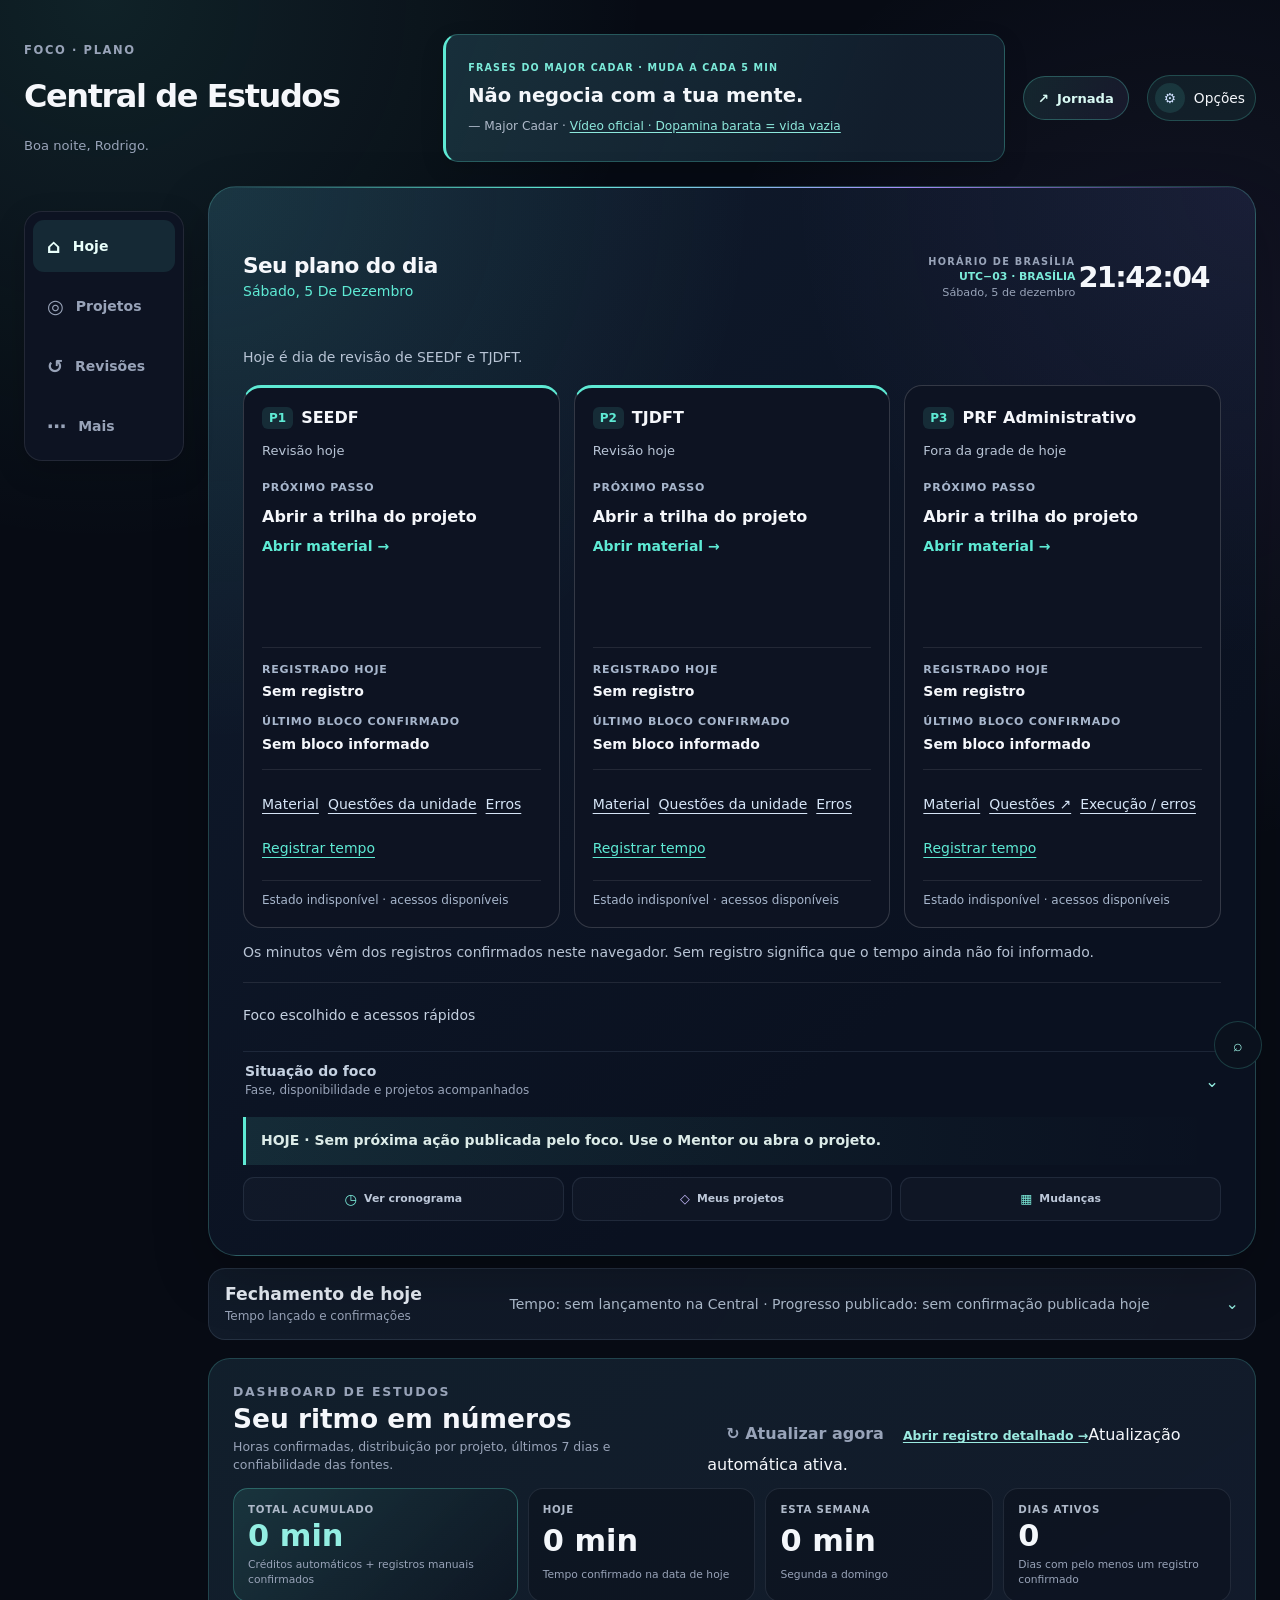
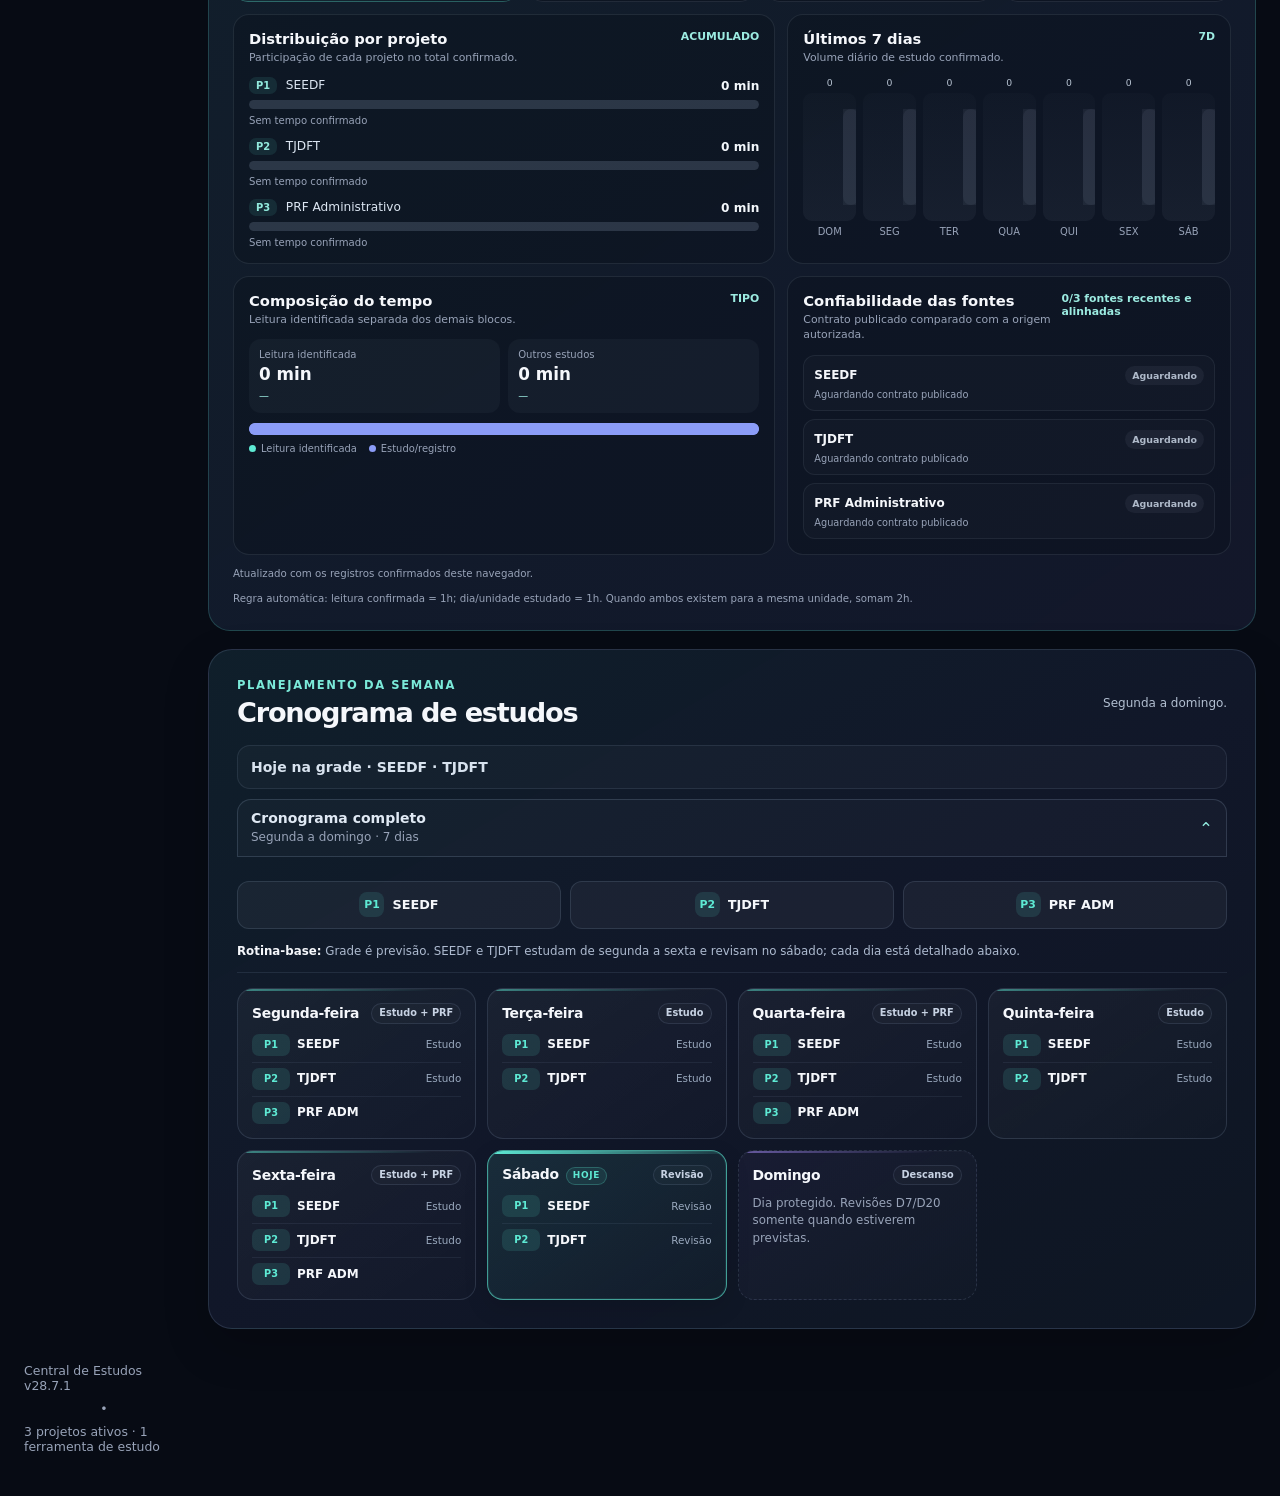
==== commit dd9b2fb8: "feat: expose manual refresh controls in dashboard and settings" ====
--- a/index.html
+++ b/index.html
@@ -1,3 +1,3 @@
-<!doctype html><html lang="pt-BR"><head><meta charset="utf-8" /><meta name="viewport" content="width=device-width, initial-scale=1" /><meta name="theme-color" content="#070b14" /><meta name="description" content="Central de Estudos: projetos e registro de horas estudadas." /><meta name="color-scheme" content="dark" /><meta name="referrer" content="strict-origin-when-cross-origin" /><meta http-equiv="Content-Security-Policy" content="default-src 'self'; script-src 'self'; style-src 'self'; img-src 'self' data:; font-src 'self'; connect-src 'self' https://api.github.com https://fqqkkyusnzhuuizahkww.supabase.co; worker-src 'self'; manifest-src 'self'; object-src 'none'; base-uri 'none'; form-action 'none'; frame-src 'none'; upgrade-insecure-requests" /><title>Central de Estudos</title><link rel="icon" href="./assets/icon.svg" type="image/svg+xml" /><link rel="manifest" href="./manifest.webmanifest" /><link rel="stylesheet" href="./css/app.css" /><link rel="stylesheet" href="./css/catalog-v4.css" /><link rel="stylesheet" href="./css/personalization-v5.css" /><link rel="stylesheet" href="./css/timeline-v8.css" /><link rel="stylesheet" href="./css/pro-v11.css" /><link rel="stylesheet" href="./css/operational-v13.css?v=28.7.1" /><link rel="stylesheet" href="./css/workspace-v24.css" /><link rel="stylesheet" href="./css/workspace-v26.css?v=portfolio-20260930" /><link rel="stylesheet" href="./css/workspace-v27.css" /><link rel="stylesheet" href="./css/study-log-v1.css?v=28.8.0" /><link rel="stylesheet" href="./css/study-dashboard-v1.css?v=28.9.0" /><link rel="stylesheet" href="./css/study-planner-v1.css?v=28.2.0" /><link rel="stylesheet" href="./css/home-v1.css?v=home-20260929d" /><link rel="stylesheet" href="./css/home-v2.css?v=28.7.1" /><link rel="stylesheet" href="./css/ecosystem-v1.css?v=28.1.0" /><link rel="stylesheet" href="./css/daily-message-v1.css?v=28.7.1" /><link rel="stylesheet" href="./css/daily-workspace-v1.css?v=28.7.1-mobile-clock-2"></head><body><a class="skip-link" href="#conteudo">Ir para o conteúdo</a><div class="shell"><header class="topbar"><div><p class="eyebrow">FOCO · PLANO</p><h1>Central de Estudos</h1><p id="greeting" class="topbar-greeting">Seu próximo passo começa aqui.</p><figure class="daily-message-v1" aria-label="Frases do Major Cadar" aria-live="polite" aria-atomic="true"><p class="daily-message-heading">FRASES DO MAJOR CADAR · MUDA A CADA 5 MIN</p><blockquote id="daily-motivation" class="daily-message-text">Seja forte ou seja vencido.</blockquote><p class="daily-message-attribution">— <span id="daily-motivation-author">Major Cadar</span> · <a id="daily-motivation-source" href="https://www.instagram.com/caveiracadar09/" target="_blank" rel="noopener noreferrer">Caveira Cadar 09 · perfil oficial</a></p></figure></div><a id="journey-link" class="journey-link" href="https://rodrigorosadantas.github.io/plano-de-transicao/" aria-label="Abrir Jornada, Painel Estratégico"><span aria-hidden="true">↗</span><span>Jornada</span></a><button id="quick-options" class="user-pill" type="button" aria-label="Abrir opções"><span class="avatar" aria-hidden="true">⚙</span><span>Opções</span></button></header><nav class="pro-nav" aria-label="Navegação principal da Central"><a class="pro-nav-link" href="#agora"><span aria-hidden="true">⌂</span><span>Hoje</span></a><a class="pro-nav-link" href="#projetos"><span aria-hidden="true">◎</span><span>Projetos</span></a><a class="pro-nav-link" href="#revisoes"><span aria-hidden="true">↺</span><span>Revisões</span></a><a class="pro-nav-link" href="#mais"><span aria-hidden="true">⋯</span><span>Mais</span></a></nav><main id="conteudo"><div id="system-notice" class="system-notice is-hidden" role="status" aria-live="polite"></div><div id="pwa-update-notice" class="system-notice pwa-update-notice is-hidden" role="status" aria-live="polite"></div><section id="agora" data-screen="today" class="pro-now command-center" aria-labelledby="daily-plan-title"><div class="daily-plan" aria-labelledby="daily-plan-title"><div class="daily-plan-header"><div><h2 id="daily-plan-title">Seu plano do dia</h2><p id="daily-plan-date"></p></div><div class="presence-clock command-clock"><span class="pro-now-kicker">HORÁRIO DE BRASÍLIA</span><span class="clock-zone">UTC−03 · BRASÍLIA</span><time id="brasilia-time" aria-label="Horário de Brasília, atualizado a cada segundo">--:--:--</time><span id="brasilia-date" class="pro-now-meta">A data aparecerá aqui.</span></div></div><p id="daily-plan-caption" class="daily-caption">Siga a grade do dia e retome a próxima ação de cada projeto.</p><div id="daily-plan-cards" class="daily-plan-cards"><article class="daily-project-card"><h3><a data-daily-project="seedf" href="https://rodrigorosadantas.github.io/seedf-ppge-dashboard/leis/">SEEDF</a></h3><p>Consultar material e próxima ação no projeto.</p></article><article class="daily-project-card"><h3><a data-daily-project="tjdft" href="https://rodrigorosadantas.github.io/tjdft-dashboard/portugues-rlm/">TJDFT</a></h3><p>Consultar material e próxima ação no projeto.</p></article><article class="daily-project-card"><h3><a data-daily-project="prf-adm" href="https://rodrigorosadantas.github.io/prf-administrativo-dashboard/#leitura">PRF Administrativo</a></h3><p>Consultar material e próxima ação no projeto.</p></article></div><p id="daily-records-note" class="daily-records-note">Os minutos vêm dos registros confirmados neste navegador.</p></div><details class="daily-focus-details"><summary>Foco escolhido e acessos rápidos</summary><div class="command-grid presence-v21"><div class="command-main"><div class="command-status"><span class="command-chip command-chip-live"><span class="live-dot"></span>HOJE · V28.7.1</span><span class="command-chip">FOCO · <strong id="pro-now-focus-name">SEEDF</strong></span></div><p class="eyebrow">PLANO DE HOJE</p><h2 id="pro-now-title">Seu foco de hoje.</h2><p id="pro-now-focus-description" class="command-lead">Gestor + Analista — Apoio Administrativo</p><div class="command-actions"><a id="pro-now-focus-link" class="command-primary" href="https://rodrigorosadantas.github.io/seedf-ppge-dashboard/">Abrir foco agora ↗</a><a id="home-study-log" class="command-secondary" href="#projetos">Registrar estudo</a><a id="focus-new-tab" class="command-secondary is-hidden" href="https://rodrigorosadantas.github.io/seedf-ppge-dashboard/" target="_blank" rel="noopener">Nova guia ↗</a></div></div></div></details><details class="command-context"><summary><span><strong>Situação do foco</strong><small>Fase, disponibilidade e projetos acompanhados</small></span><span class="command-context-icon" aria-hidden="true">⌄</span></summary><div class="command-metrics"><article class="command-metric"><span>FASE</span><strong id="pro-now-focus-meta">Pré-edital</strong><small id="pro-now-focus-note">Prioridade padrão configurada na Central.</small></article><article class="command-metric"><span>STATUS</span><strong id="pro-now-focus-health" class="health health-checking"><span class="dot"></span>Verificando</strong><small id="pro-now-focus-health-hint">Disponibilidade técnica</small></article><article class="command-metric"><span>EVOLUÇÃO</span><strong id="pro-now-project-count">3 ativos</strong><small id="pro-now-project-meta">P1 SEEDF · P2 TJDFT · P3 PRF ADM</small></article></div></details><div id="pro-now-focus-operational" class="command-next is-hidden"></div><nav class="command-shortcuts" aria-label="Atalhos do centro de comando"><a href="#agenda-semanal">Ver cronograma</a><a href="#projetos">Meus projetos</a><a href="#inbox">Mudanças</a></nav></section><details id="daily-closeout" data-screen="today" class="daily-closeout-v1"><summary><span class="closeout-summary-title"><strong>Fechamento de hoje</strong><small>Tempo lançado e confirmações</small></span><span id="closeout-quickline" class="closeout-quickline" aria-live="polite">Aguardando dados operacionais de hoje.</span><span class="closeout-expand-icon" aria-hidden="true">⌄</span></summary><div class="command-next closeout-summary" aria-live="polite"><p class="closeout-loading">Aguardando os dados publicados do dia. A grade é previsão; os registros locais ficam em Projetos.</p></div><p class="closeout-footer"><span class="closeout-footer-label">MENTOR</span> <a href="./mentor/">Ver análise detalhada →</a></p></details><section id="home-study-hours" data-screen="today" class="study-analytics" aria-labelledby="home-study-hours-title"><div class="study-analytics-head"><div><p class="eyebrow">DASHBOARD DE ESTUDOS</p><h2 id="home-study-hours-title">Seu ritmo em números</h2><p>Horas confirmadas, distribuição por projeto, últimos 7 dias e confiabilidade das fontes.</p></div><a href="#projetos">Abrir registro detalhado →</a></div><div class="study-kpis" aria-label="Indicadores principais de estudo"><article class="study-kpi study-kpi-primary"><span>TOTAL ACUMULADO</span><strong id="dashboard-total">0 min</strong><small>Créditos automáticos + registros manuais confirmados</small></article><article class="study-kpi"><span>HOJE</span><strong id="dashboard-today">0 min</strong><small>Tempo confirmado na data de hoje</small></article><article class="study-kpi"><span>ESTA SEMANA</span><strong id="dashboard-week">0 min</strong><small>Segunda a domingo</small></article><article class="study-kpi"><span>DIAS ATIVOS</span><strong id="dashboard-days">0</strong><small>Dias com pelo menos um registro confirmado</small></article></div><div class="study-dashboard-grid"><article class="study-dashboard-card"><div class="study-dashboard-card-head"><div><h3>Distribuição por projeto</h3><p>Participação de cada projeto no total confirmado.</p></div><span>ACUMULADO</span></div><div id="dashboard-projects" class="dashboard-projects" aria-live="polite"></div></article><article class="study-dashboard-card"><div class="study-dashboard-card-head"><div><h3>Últimos 7 dias</h3><p>Volume diário de estudo confirmado.</p></div><span>7D</span></div><div id="dashboard-seven-days" class="dashboard-seven-days" aria-label="Horas estudadas nos últimos sete dias"></div></article><article class="study-dashboard-card"><div class="study-dashboard-card-head"><div><h3>Composição do tempo</h3><p>Leitura identificada separada dos demais blocos.</p></div><span>TIPO</span></div><div class="dashboard-composition-values"><div class="dashboard-composition-value"><span>Leitura identificada</span><strong id="dashboard-reading">0 min</strong><small id="dashboard-reading-share">—</small></div><div class="dashboard-composition-value"><span>Outros estudos</span><strong id="dashboard-study">0 min</strong><small id="dashboard-study-share">—</small></div></div><progress id="dashboard-composition-progress" class="dashboard-composition-progress" max="100" value="0" aria-label="Composição do tempo: leitura e outros estudos"></progress><div class="dashboard-composition-legend"><span>Leitura identificada</span><span>Estudo/registro</span></div></article><article class="study-dashboard-card"><div class="study-dashboard-card-head"><div><h3>Confiabilidade das fontes</h3><p>Contrato publicado comparado com a origem autorizada.</p></div><span id="dashboard-integrity-summary">0/3 fontes recentes e alinhadas</span></div><div id="dashboard-integrity" class="dashboard-integrity" aria-live="polite"></div></article></div><p id="dashboard-updated" class="study-dashboard-foot">Carregando dados confirmados.</p><p class="study-dashboard-foot">Regra automática: leitura confirmada = 1h; dia/unidade estudado = 1h. Quando ambos existem para a mesma unidade, somam 2h.</p><span id="home-study-total" hidden>0 min</span><span id="home-study-today" hidden>0 min</span><span id="home-study-week" hidden>0 min</span><span id="home-study-projects" hidden>—</span></section><section id="agenda-semanal" data-screen="today" class="section weekly-schedule-v27" aria-labelledby="weekly-schedule-title"><div class="section-heading"><div><p class="eyebrow">PLANEJAMENTO DA SEMANA</p><h2 id="weekly-schedule-title">Cronograma de estudos</h2></div><p class="muted compact">Segunda a domingo.</p></div><p id="today-week-preview" class="today-week-preview">Hoje na grade: carregando agenda.</p><details id="week-schedule-details" class="week-schedule-details" open><summary><span><strong>Cronograma completo</strong><small>Segunda a domingo · 7 dias</small></span><span class="week-disclosure-icon" aria-hidden="true">⌄</span></summary><div class="week-schedule-content"><div class="weekly-priority-strip" aria-label="Prioridades de estudo"><a class="schedule-priority-chip" data-priority="1" href="/seedf-ppge-dashboard/"><span>P1</span><strong>SEEDF</strong></a><a class="schedule-priority-chip" data-priority="2" href="/tjdft-dashboard/"><span>P2</span><strong>TJDFT</strong></a><a class="schedule-priority-chip" data-priority="3" href="https://rodrigorosadantas.github.io/prf-administrativo-dashboard/"><span>P3</span><strong>PRF ADM</strong></a></div><p class="weekly-routine-summary"><strong>Rotina-base:</strong> Grade é previsão. SEEDF e TJDFT estudam de segunda a sexta e revisam no sábado; cada dia está detalhado abaixo.</p><div class="schedule-day-grid" aria-label="Cronograma dia a dia, de segunda-feira a domingo"><article class="schedule-day-card" data-weekday="monday" aria-labelledby="schedule-day-monday"><div class="schedule-day-heading"><h3 id="schedule-day-monday">Segunda-feira</h3><span>Estudo + PRF</span></div><ul class="schedule-items"><li class="schedule-item"><span class="schedule-mark">P1</span><span class="schedule-item-copy"><a href="/seedf-ppge-dashboard/">SEEDF</a><small>Estudo</small></span></li><li class="schedule-item"><span class="schedule-mark">P2</span><span class="schedule-item-copy"><a href="/tjdft-dashboard/">TJDFT</a><small>Estudo</small></span></li><li class="schedule-item"><span class="schedule-mark">P3</span><span class="schedule-item-copy"><a href="/prf-administrativo-dashboard/">PRF ADM</a></span></li></ul></article><article class="schedule-day-card" data-weekday="tuesday" aria-labelledby="schedule-day-tuesday"><div class="schedule-day-heading"><h3 id="schedule-day-tuesday">Terça-feira</h3><span>Estudo</span></div><ul class="schedule-items"><li class="schedule-item"><span class="schedule-mark">P1</span><span class="schedule-item-copy"><a href="/seedf-ppge-dashboard/">SEEDF</a><small>Estudo</small></span></li><li class="schedule-item"><span class="schedule-mark">P2</span><span class="schedule-item-copy"><a href="/tjdft-dashboard/">TJDFT</a><small>Estudo</small></span></li></ul></article><article class="schedule-day-card" data-weekday="wednesday" aria-labelledby="schedule-day-wednesday"><div class="schedule-day-heading"><h3 id="schedule-day-wednesday">Quarta-feira</h3><span>Estudo + PRF</span></div><ul class="schedule-items"><li class="schedule-item"><span class="schedule-mark">P1</span><span class="schedule-item-copy"><a href="/seedf-ppge-dashboard/">SEEDF</a><small>Estudo</small></span></li><li class="schedule-item"><span class="schedule-mark">P2</span><span class="schedule-item-copy"><a href="/tjdft-dashboard/">TJDFT</a><small>Estudo</small></span></li><li class="schedule-item"><span class="schedule-mark">P3</span><span class="schedule-item-copy"><a href="/prf-administrativo-dashboard/">PRF ADM</a></span></li></ul></article><article class="schedule-day-card" data-weekday="thursday" aria-labelledby="schedule-day-thursday"><div class="schedule-day-heading"><h3 id="schedule-day-thursday">Quinta-feira</h3><span>Estudo</span></div><ul class="schedule-items"><li class="schedule-item"><span class="schedule-mark">P1</span><span class="schedule-item-copy"><a href="/seedf-ppge-dashboard/">SEEDF</a><small>Estudo</small></span></li><li class="schedule-item"><span class="schedule-mark">P2</span><span class="schedule-item-copy"><a href="/tjdft-dashboard/">TJDFT</a><small>Estudo</small></span></li></ul></article><article class="schedule-day-card" data-weekday="friday" aria-labelledby="schedule-day-friday"><div class="schedule-day-heading"><h3 id="schedule-day-friday">Sexta-feira</h3><span>Estudo + PRF</span></div><ul class="schedule-items"><li class="schedule-item"><span class="schedule-mark">P1</span><span class="schedule-item-copy"><a href="/seedf-ppge-dashboard/">SEEDF</a><small>Estudo</small></span></li><li class="schedule-item"><span class="schedule-mark">P2</span><span class="schedule-item-copy"><a href="/tjdft-dashboard/">TJDFT</a><small>Estudo</small></span></li><li class="schedule-item"><span class="schedule-mark">P3</span><span class="schedule-item-copy"><a href="/prf-administrativo-dashboard/">PRF ADM</a></span></li></ul></article><article class="schedule-day-card" data-weekday="saturday" aria-labelledby="schedule-day-saturday"><div class="schedule-day-heading"><h3 id="schedule-day-saturday">Sábado</h3><span>Revisão</span></div><ul class="schedule-items"><li class="schedule-item"><span class="schedule-mark">P1</span><span class="schedule-item-copy"><a href="/seedf-ppge-dashboard/">SEEDF</a><small>Revisão</small></span></li><li class="schedule-item"><span class="schedule-mark">P2</span><span class="schedule-item-copy"><a href="/tjdft-dashboard/">TJDFT</a><small>Revisão</small></span></li></ul></article><article class="schedule-day-card schedule-day-rest-v27" data-weekday="sunday" aria-labelledby="schedule-day-sunday"><div class="schedule-day-heading"><h3 id="schedule-day-sunday">Domingo</h3><span>Descanso</span></div><p>Dia protegido. Revisões D7/D20 somente quando estiverem previstas.</p></article></div></div></details></section><section id="revisoes" data-screen="reviews" class="reviews-screen" aria-labelledby="review-title"><div class="review-header"><div><p class="eyebrow">CONTINUIDADE DO ESTUDO</p><h2 id="review-title">Revisões e erros</h2></div><button id="daily-refresh" class="daily-action" type="button">Atualizar painel</button></div><p class="review-intro">Veja as pendências informadas e abra o registro no projeto de origem.</p><p id="review-overview" class="daily-caption" role="status">Aguardando os dados publicados pelos projetos.</p><div id="review-project-cards" class="review-project-cards"><p>Os acessos diretos continuam disponíveis em Projetos.</p></div><p id="daily-refresh-status" class="refresh-help" role="status"></p><p class="refresh-help">Atualizar painel consulta os estados publicados. Para atualizar os dados do Notion, use a sincronização dentro de cada projeto.</p></section><section id="mais" data-screen="more" class="more-screen" aria-labelledby="more-title"><p class="eyebrow">ACESSOS DA CENTRAL</p><h2 id="more-title">Mais caminhos, no seu ritmo</h2><p class="daily-caption">Retome, acompanhe e organize seu espaço.</p><div class="more-grid"><a class="more-link" href="./mentor/"><strong>Mentor</strong><small>Próxima ação e sinais de cada projeto.</small><span aria-hidden="true">↗</span></a><a class="more-link" href="#retomada"><strong>Retomada</strong><small>Foco escolhido e último ambiente aberto.</small><span aria-hidden="true">→</span></a><a class="more-link" href="#inbox"><strong>Mudanças e alertas</strong><small>Novidades publicadas pelos projetos.</small><span aria-hidden="true">→</span></a><a class="more-link" href="#activity-panel"><strong>Histórico da Central</strong><small>Acessos e mudanças registrados neste aparelho.</small><span aria-hidden="true">→</span></a><a class="more-link" href="#evolucao"><strong>Panorama e preferências</strong><small>Radar, exibição, diagnóstico e backup.</small><span aria-hidden="true">→</span></a><a class="more-link" href="https://rodrigorosadantas.github.io/plano-de-transicao/"><strong>Jornada</strong><small>Abrir o Painel Estratégico.</small><span aria-hidden="true">↗</span></a></div></section><section id="retomada" data-screen="resume" class="section resume-screen" aria-labelledby="resume-screen-title"><div class="section-heading"><div><p class="eyebrow">RETOMADA</p><h2 id="resume-screen-title">Volte ao ponto que você escolheu.</h2></div><p class="muted compact">A Central separa sua prioridade do último acesso. Navegação não mede estudo nem progresso.</p></div><div class="resume-screen-grid"><article class="resume-screen-card"><p class="eyebrow">FOCO ESCOLHIDO</p><h3 id="resume-focus-name">SEEDF</h3><p id="resume-focus-meta">Prioridade escolhida por você na Central.</p><a id="resume-focus-link" class="command-primary" href="https://rodrigorosadantas.github.io/seedf-ppge-dashboard/">Abrir foco →</a></article><article class="resume-screen-card"><p class="eyebrow">ÚLTIMO ACESSO</p><div class="command-resume"><div><span class="pro-now-kicker">ÚLTIMO ACESSO</span><strong id="pro-now-resume-name">Nenhum projeto aberto</strong><span id="pro-now-resume-meta">O último ambiente aberto pela Central aparecerá aqui.</span></div><div class="command-resume-actions"><a id="resume-button" class="command-resume-action is-hidden" href="#">Retomar →</a><a class="command-resume-action" href="#projetos">Trocar foco ↓</a></div></div></article></div></section><section id="inbox" data-screen="inbox" class="section inbox-screen" aria-labelledby="inbox-title"><div class="section-heading"><div><p class="eyebrow">INBOX OPERACIONAL</p><h2 id="inbox-title">Ações e alertas publicados</h2></div><p class="inbox-note">Sinais dos contratos validados. A Central não gera ações, não classifica projetos e não muda seu foco.</p></div><div aria-labelledby="published-changes-title"><h3 id="published-changes-title">Mudanças desde a última conferência</h3><p>Dados de contratos validados neste aparelho; cache identificado. Não mede estudo nem progresso.</p><div id="published-changes-list" aria-live="polite"><p>Aguardando contratos válidos.</p></div></div><div id="inbox-toolbar" class="inbox-toolbar"></div><div id="inbox-list" class="operational-grid" aria-live="polite" aria-atomic="false"><p class="routing-empty">Aguardando contratos read-only válidos. Ações e alertas publicados aparecerão aqui.</p></div></section><section id="evolucao" data-screen="evolution" class="section evolution-screen" aria-labelledby="evolution-screen-title"><div class="section-heading"><div><p class="eyebrow">EVOLUÇÃO</p><h2 id="evolution-screen-title">Panorama dos projetos</h2></div><p class="muted compact">Estado operacional e técnico. A orientação adaptativa agora tem página própria.</p><a class="button button-quiet" href="./mentor/">Abrir Mentor →</a><a class="button button-quiet" href="#diagnostico">Estado técnico</a></div><section id="operational-panel" class="section operational-panel" aria-labelledby="operational-title" hidden><div class="section-heading"><div><p class="eyebrow">RADAR OPERACIONAL</p><h2 id="operational-title">Situação dos concursos</h2></div><p class="muted compact">Estado publicado por cada projeto: fase, ciclo, unidade e próxima ação. Sem ranking.</p><button id="refresh-all-contracts" class="button button-quiet" type="button">Atualizar tudo</button></div><div id="operational-list" class="operational-grid" aria-live="polite" aria-atomic="false"></div></section><details id="preferences-panel" class="preferences-panel"><summary><span><span class="eyebrow">PREFERÊNCIAS</span><strong>Opções da Central</strong></span><span class="preferences-local-badge">Só neste aparelho</span></summary><div class="preferences-body"><p class="preferences-intro">Densidade, detalhes técnicos e ordem dos projetos ficam somente neste aparelho.</p><div class="preferences-grid"><label class="preferences-field"><span>Densidade</span><select id="preference-density"><option value="comfortable">Confortável</option><option value="compact">Compacta</option></select></label><label class="preferences-toggle"><input id="preference-technical" type="checkbox" checked /><span><strong>Detalhes técnicos nos cards</strong><small>Disponibilidade, publicação e deploy continuam no Pulso da Central.</small></span></label></div><div class="preferences-order"><div><h3>Ordem dos projetos</h3><p>Mover um projeto ativa novamente a “Ordem padrão” do catálogo.</p></div><div id="preferences-order-list" class="preferences-order-list" aria-live="polite"></div></div><section class="saved-views" aria-labelledby="saved-views-title"><div class="saved-views-head"><h3 id="saved-views-title">Views salvas</h3><button id="saved-view-save" class="button button-quiet" type="button">Salvar tela atual</button></div><p class="saved-views-intro">Cada view guarda a tela, filtros da Inbox e aba do Workspace. Foco, histórico e contratos não entram na view.</p><div id="saved-view-list" class="saved-view-list" aria-live="polite"><p class="saved-views-empty">Nenhuma view salva neste aparelho.</p></div></section><div class="preferences-footer"><p id="preferences-status" class="preferences-status" aria-live="polite">Preferências salvas somente neste navegador.</p><button id="preferences-reset" class="button button-ghost" type="button">Restaurar padrões</button></div></div></details>
+<!doctype html><html lang="pt-BR"><head><meta charset="utf-8" /><meta name="viewport" content="width=device-width, initial-scale=1" /><meta name="theme-color" content="#070b14" /><meta name="description" content="Central de Estudos: projetos e registro de horas estudadas." /><meta name="color-scheme" content="dark" /><meta name="referrer" content="strict-origin-when-cross-origin" /><meta http-equiv="Content-Security-Policy" content="default-src 'self'; script-src 'self'; style-src 'self'; img-src 'self' data:; font-src 'self'; connect-src 'self' https://api.github.com https://fqqkkyusnzhuuizahkww.supabase.co; worker-src 'self'; manifest-src 'self'; object-src 'none'; base-uri 'none'; form-action 'none'; frame-src 'none'; upgrade-insecure-requests" /><title>Central de Estudos</title><link rel="icon" href="./assets/icon.svg" type="image/svg+xml" /><link rel="manifest" href="./manifest.webmanifest" /><link rel="stylesheet" href="./css/app.css" /><link rel="stylesheet" href="./css/catalog-v4.css" /><link rel="stylesheet" href="./css/personalization-v5.css" /><link rel="stylesheet" href="./css/timeline-v8.css" /><link rel="stylesheet" href="./css/pro-v11.css" /><link rel="stylesheet" href="./css/operational-v13.css?v=28.7.1" /><link rel="stylesheet" href="./css/workspace-v24.css" /><link rel="stylesheet" href="./css/workspace-v26.css?v=portfolio-20260930" /><link rel="stylesheet" href="./css/workspace-v27.css" /><link rel="stylesheet" href="./css/study-log-v1.css?v=28.8.0" /><link rel="stylesheet" href="./css/study-dashboard-v1.css?v=28.9.0" /><link rel="stylesheet" href="./css/study-planner-v1.css?v=28.2.0" /><link rel="stylesheet" href="./css/home-v1.css?v=home-20260929d" /><link rel="stylesheet" href="./css/home-v2.css?v=28.7.1" /><link rel="stylesheet" href="./css/ecosystem-v1.css?v=28.1.0" /><link rel="stylesheet" href="./css/daily-message-v1.css?v=28.7.1" /><link rel="stylesheet" href="./css/daily-workspace-v1.css?v=28.7.1-mobile-clock-2"></head><body><a class="skip-link" href="#conteudo">Ir para o conteúdo</a><div class="shell"><header class="topbar"><div><p class="eyebrow">FOCO · PLANO</p><h1>Central de Estudos</h1><p id="greeting" class="topbar-greeting">Seu próximo passo começa aqui.</p><figure class="daily-message-v1" aria-label="Frases do Major Cadar" aria-live="polite" aria-atomic="true"><p class="daily-message-heading">FRASES DO MAJOR CADAR · MUDA A CADA 5 MIN</p><blockquote id="daily-motivation" class="daily-message-text">Seja forte ou seja vencido.</blockquote><p class="daily-message-attribution">— <span id="daily-motivation-author">Major Cadar</span> · <a id="daily-motivation-source" href="https://www.instagram.com/caveiracadar09/" target="_blank" rel="noopener noreferrer">Caveira Cadar 09 · perfil oficial</a></p></figure></div><a id="journey-link" class="journey-link" href="https://rodrigorosadantas.github.io/plano-de-transicao/" aria-label="Abrir Jornada, Painel Estratégico"><span aria-hidden="true">↗</span><span>Jornada</span></a><button id="quick-options" class="user-pill" type="button" aria-label="Abrir opções"><span class="avatar" aria-hidden="true">⚙</span><span>Opções</span></button></header><nav class="pro-nav" aria-label="Navegação principal da Central"><a class="pro-nav-link" href="#agora"><span aria-hidden="true">⌂</span><span>Hoje</span></a><a class="pro-nav-link" href="#projetos"><span aria-hidden="true">◎</span><span>Projetos</span></a><a class="pro-nav-link" href="#revisoes"><span aria-hidden="true">↺</span><span>Revisões</span></a><a class="pro-nav-link" href="#mais"><span aria-hidden="true">⋯</span><span>Mais</span></a></nav><main id="conteudo"><div id="system-notice" class="system-notice is-hidden" role="status" aria-live="polite"></div><div id="pwa-update-notice" class="system-notice pwa-update-notice is-hidden" role="status" aria-live="polite"></div><section id="agora" data-screen="today" class="pro-now command-center" aria-labelledby="daily-plan-title"><div class="daily-plan" aria-labelledby="daily-plan-title"><div class="daily-plan-header"><div><h2 id="daily-plan-title">Seu plano do dia</h2><p id="daily-plan-date"></p></div><div class="presence-clock command-clock"><span class="pro-now-kicker">HORÁRIO DE BRASÍLIA</span><span class="clock-zone">UTC−03 · BRASÍLIA</span><time id="brasilia-time" aria-label="Horário de Brasília, atualizado a cada segundo">--:--:--</time><span id="brasilia-date" class="pro-now-meta">A data aparecerá aqui.</span></div></div><p id="daily-plan-caption" class="daily-caption">Siga a grade do dia e retome a próxima ação de cada projeto.</p><div id="daily-plan-cards" class="daily-plan-cards"><article class="daily-project-card"><h3><a data-daily-project="seedf" href="https://rodrigorosadantas.github.io/seedf-ppge-dashboard/leis/">SEEDF</a></h3><p>Consultar material e próxima ação no projeto.</p></article><article class="daily-project-card"><h3><a data-daily-project="tjdft" href="https://rodrigorosadantas.github.io/tjdft-dashboard/portugues-rlm/">TJDFT</a></h3><p>Consultar material e próxima ação no projeto.</p></article><article class="daily-project-card"><h3><a data-daily-project="prf-adm" href="https://rodrigorosadantas.github.io/prf-administrativo-dashboard/#leitura">PRF Administrativo</a></h3><p>Consultar material e próxima ação no projeto.</p></article></div><p id="daily-records-note" class="daily-records-note">Os minutos vêm dos registros confirmados neste navegador.</p></div><details class="daily-focus-details"><summary>Foco escolhido e acessos rápidos</summary><div class="command-grid presence-v21"><div class="command-main"><div class="command-status"><span class="command-chip command-chip-live"><span class="live-dot"></span>HOJE · V28.7.1</span><span class="command-chip">FOCO · <strong id="pro-now-focus-name">SEEDF</strong></span></div><p class="eyebrow">PLANO DE HOJE</p><h2 id="pro-now-title">Seu foco de hoje.</h2><p id="pro-now-focus-description" class="command-lead">Gestor + Analista — Apoio Administrativo</p><div class="command-actions"><a id="pro-now-focus-link" class="command-primary" href="https://rodrigorosadantas.github.io/seedf-ppge-dashboard/">Abrir foco agora ↗</a><a id="home-study-log" class="command-secondary" href="#projetos">Registrar estudo</a><a id="focus-new-tab" class="command-secondary is-hidden" href="https://rodrigorosadantas.github.io/seedf-ppge-dashboard/" target="_blank" rel="noopener">Nova guia ↗</a></div></div></div></details><details class="command-context"><summary><span><strong>Situação do foco</strong><small>Fase, disponibilidade e projetos acompanhados</small></span><span class="command-context-icon" aria-hidden="true">⌄</span></summary><div class="command-metrics"><article class="command-metric"><span>FASE</span><strong id="pro-now-focus-meta">Pré-edital</strong><small id="pro-now-focus-note">Prioridade padrão configurada na Central.</small></article><article class="command-metric"><span>STATUS</span><strong id="pro-now-focus-health" class="health health-checking"><span class="dot"></span>Verificando</strong><small id="pro-now-focus-health-hint">Disponibilidade técnica</small></article><article class="command-metric"><span>EVOLUÇÃO</span><strong id="pro-now-project-count">3 ativos</strong><small id="pro-now-project-meta">P1 SEEDF · P2 TJDFT · P3 PRF ADM</small></article></div></details><div id="pro-now-focus-operational" class="command-next is-hidden"></div><nav class="command-shortcuts" aria-label="Atalhos do centro de comando"><a href="#agenda-semanal">Ver cronograma</a><a href="#projetos">Meus projetos</a><a href="#inbox">Mudanças</a></nav></section><details id="daily-closeout" data-screen="today" class="daily-closeout-v1"><summary><span class="closeout-summary-title"><strong>Fechamento de hoje</strong><small>Tempo lançado e confirmações</small></span><span id="closeout-quickline" class="closeout-quickline" aria-live="polite">Aguardando dados operacionais de hoje.</span><span class="closeout-expand-icon" aria-hidden="true">⌄</span></summary><div class="command-next closeout-summary" aria-live="polite"><p class="closeout-loading">Aguardando os dados publicados do dia. A grade é previsão; os registros locais ficam em Projetos.</p></div><p class="closeout-footer"><span class="closeout-footer-label">MENTOR</span> <a href="./mentor/">Ver análise detalhada →</a></p></details><section id="home-study-hours" data-screen="today" class="study-analytics" aria-labelledby="home-study-hours-title"><div class="study-analytics-head"><div><p class="eyebrow">DASHBOARD DE ESTUDOS</p><h2 id="home-study-hours-title">Seu ritmo em números</h2><p>Horas confirmadas, distribuição por projeto, últimos 7 dias e confiabilidade das fontes.</p></div><div class="study-analytics-actions"><button class="button button-quiet" type="button" data-manual-refresh>↻ Atualizar agora</button><a href="#projetos">Abrir registro detalhado →</a><span class="manual-refresh-status" data-manual-refresh-status aria-live="polite">Atualização automática ativa.</span></div></div><div class="study-kpis" aria-label="Indicadores principais de estudo"><article class="study-kpi study-kpi-primary"><span>TOTAL ACUMULADO</span><strong id="dashboard-total">0 min</strong><small>Créditos automáticos + registros manuais confirmados</small></article><article class="study-kpi"><span>HOJE</span><strong id="dashboard-today">0 min</strong><small>Tempo confirmado na data de hoje</small></article><article class="study-kpi"><span>ESTA SEMANA</span><strong id="dashboard-week">0 min</strong><small>Segunda a domingo</small></article><article class="study-kpi"><span>DIAS ATIVOS</span><strong id="dashboard-days">0</strong><small>Dias com pelo menos um registro confirmado</small></article></div><div class="study-dashboard-grid"><article class="study-dashboard-card"><div class="study-dashboard-card-head"><div><h3>Distribuição por projeto</h3><p>Participação de cada projeto no total confirmado.</p></div><span>ACUMULADO</span></div><div id="dashboard-projects" class="dashboard-projects" aria-live="polite"></div></article><article class="study-dashboard-card"><div class="study-dashboard-card-head"><div><h3>Últimos 7 dias</h3><p>Volume diário de estudo confirmado.</p></div><span>7D</span></div><div id="dashboard-seven-days" class="dashboard-seven-days" aria-label="Horas estudadas nos últimos sete dias"></div></article><article class="study-dashboard-card"><div class="study-dashboard-card-head"><div><h3>Composição do tempo</h3><p>Leitura identificada separada dos demais blocos.</p></div><span>TIPO</span></div><div class="dashboard-composition-values"><div class="dashboard-composition-value"><span>Leitura identificada</span><strong id="dashboard-reading">0 min</strong><small id="dashboard-reading-share">—</small></div><div class="dashboard-composition-value"><span>Outros estudos</span><strong id="dashboard-study">0 min</strong><small id="dashboard-study-share">—</small></div></div><progress id="dashboard-composition-progress" class="dashboard-composition-progress" max="100" value="0" aria-label="Composição do tempo: leitura e outros estudos"></progress><div class="dashboard-composition-legend"><span>Leitura identificada</span><span>Estudo/registro</span></div></article><article class="study-dashboard-card"><div class="study-dashboard-card-head"><div><h3>Confiabilidade das fontes</h3><p>Contrato publicado comparado com a origem autorizada.</p></div><span id="dashboard-integrity-summary">0/3 fontes recentes e alinhadas</span></div><div id="dashboard-integrity" class="dashboard-integrity" aria-live="polite"></div></article></div><p id="dashboard-updated" class="study-dashboard-foot">Carregando dados confirmados.</p><p class="study-dashboard-foot">Regra automática: leitura confirmada = 1h; dia/unidade estudado = 1h. Quando ambos existem para a mesma unidade, somam 2h.</p><span id="home-study-total" hidden>0 min</span><span id="home-study-today" hidden>0 min</span><span id="home-study-week" hidden>0 min</span><span id="home-study-projects" hidden>—</span></section><section id="agenda-semanal" data-screen="today" class="section weekly-schedule-v27" aria-labelledby="weekly-schedule-title"><div class="section-heading"><div><p class="eyebrow">PLANEJAMENTO DA SEMANA</p><h2 id="weekly-schedule-title">Cronograma de estudos</h2></div><p class="muted compact">Segunda a domingo.</p></div><p id="today-week-preview" class="today-week-preview">Hoje na grade: carregando agenda.</p><details id="week-schedule-details" class="week-schedule-details" open><summary><span><strong>Cronograma completo</strong><small>Segunda a domingo · 7 dias</small></span><span class="week-disclosure-icon" aria-hidden="true">⌄</span></summary><div class="week-schedule-content"><div class="weekly-priority-strip" aria-label="Prioridades de estudo"><a class="schedule-priority-chip" data-priority="1" href="/seedf-ppge-dashboard/"><span>P1</span><strong>SEEDF</strong></a><a class="schedule-priority-chip" data-priority="2" href="/tjdft-dashboard/"><span>P2</span><strong>TJDFT</strong></a><a class="schedule-priority-chip" data-priority="3" href="https://rodrigorosadantas.github.io/prf-administrativo-dashboard/"><span>P3</span><strong>PRF ADM</strong></a></div><p class="weekly-routine-summary"><strong>Rotina-base:</strong> Grade é previsão. SEEDF e TJDFT estudam de segunda a sexta e revisam no sábado; cada dia está detalhado abaixo.</p><div class="schedule-day-grid" aria-label="Cronograma dia a dia, de segunda-feira a domingo"><article class="schedule-day-card" data-weekday="monday" aria-labelledby="schedule-day-monday"><div class="schedule-day-heading"><h3 id="schedule-day-monday">Segunda-feira</h3><span>Estudo + PRF</span></div><ul class="schedule-items"><li class="schedule-item"><span class="schedule-mark">P1</span><span class="schedule-item-copy"><a href="/seedf-ppge-dashboard/">SEEDF</a><small>Estudo</small></span></li><li class="schedule-item"><span class="schedule-mark">P2</span><span class="schedule-item-copy"><a href="/tjdft-dashboard/">TJDFT</a><small>Estudo</small></span></li><li class="schedule-item"><span class="schedule-mark">P3</span><span class="schedule-item-copy"><a href="/prf-administrativo-dashboard/">PRF ADM</a></span></li></ul></article><article class="schedule-day-card" data-weekday="tuesday" aria-labelledby="schedule-day-tuesday"><div class="schedule-day-heading"><h3 id="schedule-day-tuesday">Terça-feira</h3><span>Estudo</span></div><ul class="schedule-items"><li class="schedule-item"><span class="schedule-mark">P1</span><span class="schedule-item-copy"><a href="/seedf-ppge-dashboard/">SEEDF</a><small>Estudo</small></span></li><li class="schedule-item"><span class="schedule-mark">P2</span><span class="schedule-item-copy"><a href="/tjdft-dashboard/">TJDFT</a><small>Estudo</small></span></li></ul></article><article class="schedule-day-card" data-weekday="wednesday" aria-labelledby="schedule-day-wednesday"><div class="schedule-day-heading"><h3 id="schedule-day-wednesday">Quarta-feira</h3><span>Estudo + PRF</span></div><ul class="schedule-items"><li class="schedule-item"><span class="schedule-mark">P1</span><span class="schedule-item-copy"><a href="/seedf-ppge-dashboard/">SEEDF</a><small>Estudo</small></span></li><li class="schedule-item"><span class="schedule-mark">P2</span><span class="schedule-item-copy"><a href="/tjdft-dashboard/">TJDFT</a><small>Estudo</small></span></li><li class="schedule-item"><span class="schedule-mark">P3</span><span class="schedule-item-copy"><a href="/prf-administrativo-dashboard/">PRF ADM</a></span></li></ul></article><article class="schedule-day-card" data-weekday="thursday" aria-labelledby="schedule-day-thursday"><div class="schedule-day-heading"><h3 id="schedule-day-thursday">Quinta-feira</h3><span>Estudo</span></div><ul class="schedule-items"><li class="schedule-item"><span class="schedule-mark">P1</span><span class="schedule-item-copy"><a href="/seedf-ppge-dashboard/">SEEDF</a><small>Estudo</small></span></li><li class="schedule-item"><span class="schedule-mark">P2</span><span class="schedule-item-copy"><a href="/tjdft-dashboard/">TJDFT</a><small>Estudo</small></span></li></ul></article><article class="schedule-day-card" data-weekday="friday" aria-labelledby="schedule-day-friday"><div class="schedule-day-heading"><h3 id="schedule-day-friday">Sexta-feira</h3><span>Estudo + PRF</span></div><ul class="schedule-items"><li class="schedule-item"><span class="schedule-mark">P1</span><span class="schedule-item-copy"><a href="/seedf-ppge-dashboard/">SEEDF</a><small>Estudo</small></span></li><li class="schedule-item"><span class="schedule-mark">P2</span><span class="schedule-item-copy"><a href="/tjdft-dashboard/">TJDFT</a><small>Estudo</small></span></li><li class="schedule-item"><span class="schedule-mark">P3</span><span class="schedule-item-copy"><a href="/prf-administrativo-dashboard/">PRF ADM</a></span></li></ul></article><article class="schedule-day-card" data-weekday="saturday" aria-labelledby="schedule-day-saturday"><div class="schedule-day-heading"><h3 id="schedule-day-saturday">Sábado</h3><span>Revisão</span></div><ul class="schedule-items"><li class="schedule-item"><span class="schedule-mark">P1</span><span class="schedule-item-copy"><a href="/seedf-ppge-dashboard/">SEEDF</a><small>Revisão</small></span></li><li class="schedule-item"><span class="schedule-mark">P2</span><span class="schedule-item-copy"><a href="/tjdft-dashboard/">TJDFT</a><small>Revisão</small></span></li></ul></article><article class="schedule-day-card schedule-day-rest-v27" data-weekday="sunday" aria-labelledby="schedule-day-sunday"><div class="schedule-day-heading"><h3 id="schedule-day-sunday">Domingo</h3><span>Descanso</span></div><p>Dia protegido. Revisões D7/D20 somente quando estiverem previstas.</p></article></div></div></details></section><section id="revisoes" data-screen="reviews" class="reviews-screen" aria-labelledby="review-title"><div class="review-header"><div><p class="eyebrow">CONTINUIDADE DO ESTUDO</p><h2 id="review-title">Revisões e erros</h2></div><button id="daily-refresh" class="daily-action" type="button">Atualizar painel</button></div><p class="review-intro">Veja as pendências informadas e abra o registro no projeto de origem.</p><p id="review-overview" class="daily-caption" role="status">Aguardando os dados publicados pelos projetos.</p><div id="review-project-cards" class="review-project-cards"><p>Os acessos diretos continuam disponíveis em Projetos.</p></div><p id="daily-refresh-status" class="refresh-help" role="status"></p><p class="refresh-help">Atualizar painel consulta os estados publicados. Para atualizar os dados do Notion, use a sincronização dentro de cada projeto.</p></section><section id="mais" data-screen="more" class="more-screen" aria-labelledby="more-title"><p class="eyebrow">ACESSOS DA CENTRAL</p><h2 id="more-title">Mais caminhos, no seu ritmo</h2><p class="daily-caption">Retome, acompanhe e organize seu espaço.</p><div class="more-grid"><a class="more-link" href="./mentor/"><strong>Mentor</strong><small>Próxima ação e sinais de cada projeto.</small><span aria-hidden="true">↗</span></a><a class="more-link" href="#retomada"><strong>Retomada</strong><small>Foco escolhido e último ambiente aberto.</small><span aria-hidden="true">→</span></a><a class="more-link" href="#inbox"><strong>Mudanças e alertas</strong><small>Novidades publicadas pelos projetos.</small><span aria-hidden="true">→</span></a><a class="more-link" href="#activity-panel"><strong>Histórico da Central</strong><small>Acessos e mudanças registrados neste aparelho.</small><span aria-hidden="true">→</span></a><a class="more-link" href="#evolucao"><strong>Panorama e preferências</strong><small>Radar, exibição, diagnóstico e backup.</small><span aria-hidden="true">→</span></a><a class="more-link" href="https://rodrigorosadantas.github.io/plano-de-transicao/"><strong>Jornada</strong><small>Abrir o Painel Estratégico.</small><span aria-hidden="true">↗</span></a></div></section><section id="retomada" data-screen="resume" class="section resume-screen" aria-labelledby="resume-screen-title"><div class="section-heading"><div><p class="eyebrow">RETOMADA</p><h2 id="resume-screen-title">Volte ao ponto que você escolheu.</h2></div><p class="muted compact">A Central separa sua prioridade do último acesso. Navegação não mede estudo nem progresso.</p></div><div class="resume-screen-grid"><article class="resume-screen-card"><p class="eyebrow">FOCO ESCOLHIDO</p><h3 id="resume-focus-name">SEEDF</h3><p id="resume-focus-meta">Prioridade escolhida por você na Central.</p><a id="resume-focus-link" class="command-primary" href="https://rodrigorosadantas.github.io/seedf-ppge-dashboard/">Abrir foco →</a></article><article class="resume-screen-card"><p class="eyebrow">ÚLTIMO ACESSO</p><div class="command-resume"><div><span class="pro-now-kicker">ÚLTIMO ACESSO</span><strong id="pro-now-resume-name">Nenhum projeto aberto</strong><span id="pro-now-resume-meta">O último ambiente aberto pela Central aparecerá aqui.</span></div><div class="command-resume-actions"><a id="resume-button" class="command-resume-action is-hidden" href="#">Retomar →</a><a class="command-resume-action" href="#projetos">Trocar foco ↓</a></div></div></article></div></section><section id="inbox" data-screen="inbox" class="section inbox-screen" aria-labelledby="inbox-title"><div class="section-heading"><div><p class="eyebrow">INBOX OPERACIONAL</p><h2 id="inbox-title">Ações e alertas publicados</h2></div><p class="inbox-note">Sinais dos contratos validados. A Central não gera ações, não classifica projetos e não muda seu foco.</p></div><div aria-labelledby="published-changes-title"><h3 id="published-changes-title">Mudanças desde a última conferência</h3><p>Dados de contratos validados neste aparelho; cache identificado. Não mede estudo nem progresso.</p><div id="published-changes-list" aria-live="polite"><p>Aguardando contratos válidos.</p></div></div><div id="inbox-toolbar" class="inbox-toolbar"></div><div id="inbox-list" class="operational-grid" aria-live="polite" aria-atomic="false"><p class="routing-empty">Aguardando contratos read-only válidos. Ações e alertas publicados aparecerão aqui.</p></div></section><section id="evolucao" data-screen="evolution" class="section evolution-screen" aria-labelledby="evolution-screen-title"><div class="section-heading"><div><p class="eyebrow">EVOLUÇÃO</p><h2 id="evolution-screen-title">Panorama dos projetos</h2></div><p class="muted compact">Estado operacional e técnico. A orientação adaptativa agora tem página própria.</p><a class="button button-quiet" href="./mentor/">Abrir Mentor →</a><a class="button button-quiet" href="#diagnostico">Estado técnico</a></div><section id="operational-panel" class="section operational-panel" aria-labelledby="operational-title" hidden><div class="section-heading"><div><p class="eyebrow">RADAR OPERACIONAL</p><h2 id="operational-title">Situação dos concursos</h2></div><p class="muted compact">Estado publicado por cada projeto: fase, ciclo, unidade e próxima ação. Sem ranking.</p><button id="refresh-all-contracts" class="button button-quiet" type="button">Atualizar tudo</button></div><div id="operational-list" class="operational-grid" aria-live="polite" aria-atomic="false"></div></section><details id="preferences-panel" class="preferences-panel"><summary><span><span class="eyebrow">PREFERÊNCIAS</span><strong>Opções da Central</strong></span><span class="preferences-local-badge">Só neste aparelho</span></summary><div class="preferences-body"><p class="preferences-intro">Densidade, detalhes técnicos e ordem dos projetos ficam somente neste aparelho.</p><div class="preferences-grid"><label class="preferences-field"><span>Densidade</span><select id="preference-density"><option value="comfortable">Confortável</option><option value="compact">Compacta</option></select></label><label class="preferences-toggle"><input id="preference-technical" type="checkbox" checked /><span><strong>Detalhes técnicos nos cards</strong><small>Disponibilidade, publicação e deploy continuam no Pulso da Central.</small></span></label></div><div class="preferences-order"><div><h3>Ordem dos projetos</h3><p>Mover um projeto ativa novamente a “Ordem padrão” do catálogo.</p></div><div id="preferences-order-list" class="preferences-order-list" aria-live="polite"></div></div><section class="saved-views manual-refresh-settings" aria-labelledby="manual-refresh-settings-title"><div class="saved-views-head"><div><h3 id="manual-refresh-settings-title">Atualização manual</h3><p class="saved-views-intro">Reconsulta agora os contratos públicos de SEEDF, TJDFT e PRF Administrativo e a conferência federada já disponível.</p></div><button class="button button-quiet" type="button" data-manual-refresh>↻ Atualizar agora</button></div><p class="preferences-status" data-manual-refresh-status aria-live="polite">Atualização automática ativa. A ponte Notion → GitHub continua protegida no servidor.</p><p class="saved-views-intro"><a href="https://github.com/RodrigoRosaDantas/central-estudos/actions/workflows/sync-integrations.yml" target="_blank" rel="noopener noreferrer">Abrir sincronização completa no GitHub Actions ↗</a></p></section><section class="saved-views" aria-labelledby="saved-views-title"><div class="saved-views-head"><h3 id="saved-views-title">Views salvas</h3><button id="saved-view-save" class="button button-quiet" type="button">Salvar tela atual</button></div><p class="saved-views-intro">Cada view guarda a tela, filtros da Inbox e aba do Workspace. Foco, histórico e contratos não entram na view.</p><div id="saved-view-list" class="saved-view-list" aria-live="polite"><p class="saved-views-empty">Nenhuma view salva neste aparelho.</p></div></section><div class="preferences-footer"><p id="preferences-status" class="preferences-status" aria-live="polite">Preferências salvas somente neste navegador.</p><button id="preferences-reset" class="button button-ghost" type="button">Restaurar padrões</button></div></div></details>
 <section id="diagnostico" class="section technical-summary" aria-labelledby="technical-title"><div class="section-heading"><div><p class="eyebrow">ESTADO TÉCNICO</p><h2 id="technical-title">Pulso da Central</h2></div><p class="muted compact">Informação auxiliar e somente leitura. Nunca bloqueia o acesso aos projetos.</p></div><section class="pulse" aria-label="Pulso da Central"><div class="pulse-item"><span id="pulse-projects" class="pulse-value">3</span><span class="pulse-label">dashboards monitorados</span></div><div class="pulse-item"><span id="pulse-online" class="pulse-value">Verificando</span><span class="pulse-label">disponibilidade</span></div><div class="pulse-item"><span id="pulse-freshness" class="pulse-value">Verificando</span><span class="pulse-label">última publicação</span></div></section><div class="technical-explainer"><p id="observability-source" class="source-note">Fonte: sites públicos + GitHub público. Cache local de 15 minutos.</p><details><summary>Como interpretar estes dados</summary><div class="technical-help"><p><strong>Disponibilidade</strong> é uma tentativa técnica de alcançar o site agora. Falha de rede vira “não verificado”, não uma conclusão de que o projeto caiu.</p><p><strong>Publicação técnica</strong> é o último <code>push</code> público conhecido no GitHub. Não representa estudo realizado, progresso ou desempenho.</p><p><strong>Deploy</strong> usa o workflow público de publicação mais recente quando ele pode ser identificado. Se a API estiver limitada, a Central preserva o último dado conhecido e o marca como cache.</p></div></details></div></section>
-</section><section id="projetos" data-screen="projects" class="section" aria-labelledby="projects-title"><div class="section-heading"><div><p class="eyebrow">PROJETOS</p><h2 id="projects-title">Seus projetos</h2></div><p class="muted compact">Acesse os projetos de estudo; a Plataforma de Questões fica em Ferramentas de estudo.</p></div><section id="study-log" class="study-log" aria-labelledby="study-log-title"><div class="section-heading"><div><p class="eyebrow">REGISTRO DE ESTUDO</p><h3 id="study-log-title">Horas estudadas</h3></div><p class="muted compact">Regra automática: cada leitura confirmada vale 1h e cada dia/unidade de estudo confirmada vale 1h. Quando leitura e estudo estiverem confirmados para a mesma unidade, somam 2h. O registro manual continua disponível para excedentes.</p></div><p class="study-log-lead">Escolha o dia e a atividade, selecione a matéria e o tempo. Marque só depois de estudar.</p><section id="study-log-planner" class="study-log-planner" aria-label="Registro guiado"><div class="study-log-week-head"><button id="study-log-week-prev" type="button">← Semana anterior</button><strong id="study-log-week-label">Esta semana</strong><button id="study-log-week-current" type="button">Esta semana</button></div><div id="study-log-week-picker" class="study-log-week-picker" role="tablist" aria-label="Dia da semana"></div><div class="study-log-selected"><strong id="study-log-selected-day">Dia selecionado</strong><span id="study-log-selected-total">0 min</span></div><div id="study-log-planned-blocks" class="study-log-planned-blocks"></div><p id="study-log-planner-note" class="study-log-planner-note">Grade guiada indisponível? Use o registro manual.</p><button id="study-log-manual-button" class="study-log-manual-button" type="button">Outro estudo</button></section><details id="study-log-entry-panel" class="study-log-manual"><summary id="study-log-entry-summary">Registrar bloco</summary><form id="study-log-form" class="study-log-form"><p id="study-log-form-context" class="study-log-form-context" hidden></p><label class="catalog-field study-log-field study-log-date-field" for="study-log-date">Data<input id="study-log-date" type="date" required /></label><label class="catalog-field study-log-field study-log-project-field" for="study-log-project">Projeto<select id="study-log-project" required><option value="">Selecione um projeto</option><option value="seedf">SEEDF</option><option value="tjdft">TJDFT</option><option value="prf-adm">PRF Administrativo</option></select></label><label class="catalog-field study-log-field study-log-trail-field" for="study-log-trail">Matéria ou unidade<input id="study-log-trail" type="text" maxlength="100" placeholder="Selecione a matéria" required /></label><label class="catalog-field study-log-field study-log-topic-field" for="study-log-topic">Assunto específico <span class="muted">(opcional)</span><input id="study-log-topic" type="text" maxlength="140" placeholder="Ex.: Lei de Diretrizes e Bases" /></label><div class="study-log-duration"><label class="catalog-field study-log-field" for="study-log-hours">Horas<input id="study-log-hours" type="number" min="0" max="24" step="1" inputmode="numeric" placeholder="0" /></label><label class="catalog-field study-log-field" for="study-log-minutes">Minutos<input id="study-log-minutes" type="number" min="0" max="59" step="1" inputmode="numeric" placeholder="0" /></label></div><label class="study-log-confirm"><input id="study-log-confirmed" type="checkbox" required />Estudei este bloco e estou registrando o tempo real.</label><button class="study-log-save command-primary" type="submit">Registrar tempo</button></form></details><p id="study-log-notice" class="study-log-notice" role="status" aria-live="polite"></p><div class="study-log-scorecards command-metrics"><article class="study-log-score command-metric"><span>TEMPO ESTUDADO HOJE</span><strong id="study-log-today-total">0 min</strong><div id="study-log-today-list" class="study-log-today-list"><p class="study-log-empty">Nenhum bloco registrado hoje.</p></div></article><article class="study-log-score command-metric"><span>TEMPO NESTA SEMANA</span><strong id="study-log-week-total">0 min</strong><small>Segunda a domingo · soma dos blocos registrados</small></article></div><h4 class="study-log-subtitle">Semana dia a dia</h4><div id="study-log-days" class="study-log-days" aria-label="Tempo de estudo por dia nesta semana"></div><h4 class="study-log-subtitle">Resumo por projeto e tópico</h4><div id="study-log-projects" class="study-log-projects" aria-live="polite"></div><h4 class="study-log-subtitle">Blocos registrados recentemente</h4><div id="study-log-recent" class="study-log-recent" aria-live="polite"></div><div class="study-log-backup"><button id="study-log-export" class="button button-ghost" type="button">Exportar backup JSON</button><label class="study-log-file-label button button-ghost" for="study-log-import">Restaurar backup<input id="study-log-import" type="file" accept="application/json,.json" /></label><p class="study-log-privacy">Os blocos ficam neste aparelho; com uma conta Supabase, sincronizam entre aparelhos e não sincronizam com o Notion. Backup JSON disponível.</p></div></section><div class="catalog-toolbar" role="search" aria-label="Organizar projetos" aria-describedby="catalog-hint"><label class="catalog-field"><span>Buscar</span><input id="catalog-search" type="search" inputmode="search" autocomplete="off" placeholder="Nome, área ou fase" aria-controls="projects-grid" /></label><label class="catalog-field"><span>Ordenar</span><select id="catalog-sort" aria-controls="projects-grid"><option value="default">Ordem padrão</option><option value="favorites">Favoritos primeiro</option><option value="name">Nome A–Z</option></select></label><span id="catalog-count" class="catalog-count" aria-live="polite">3 de 3 projetos</span></div><p id="catalog-hint" class="catalog-hint">☆ Favoritos ficam só neste aparelho. No desktop, Alt+1, Alt+2… abre os projetos visíveis sem interferir na digitação.</p><div id="projects-grid" class="projects-grid"><article class="project-card project-seedf" data-project-id="seedf" data-project-order="0"><div class="project-top"><span class="project-icon" aria-hidden="true">📚</span><span class="project-code">P1</span><span class="project-status">Foco</span></div><h3>SEEDF</h3><p class="muted">Gestor + Analista — Apoio Administrativo</p><p class="project-phase">Pré-edital</p><div class="project-observability"><span class="mini-health">Disponibilidade não verificada</span><span class="repo-freshness">Atualização técnica não verificada</span></div><div class="project-actions"><a class="project-link" href="https://rodrigorosadantas.github.io/seedf-ppge-dashboard/">Abrir projeto →</a><span class="mini-health">Acesso direto</span></div></article><article class="project-card project-tjdft" data-project-id="tjdft" data-project-order="1"><div class="project-top"><span class="project-icon" aria-hidden="true">⚖️</span><span class="project-code">P2</span><span class="project-status">Ativo</span></div><h3>TJDFT</h3><p class="muted">Técnico + Analista — Área Administrativa</p><p class="project-phase">Preparação</p><div class="project-observability"><span class="mini-health">Disponibilidade não verificada</span><span class="repo-freshness">Atualização técnica não verificada</span></div><div class="project-actions"><a class="project-link" href="https://rodrigorosadantas.github.io/tjdft-dashboard/">Abrir projeto →</a><span class="mini-health">Acesso direto</span></div></article><article class="project-card project-prf-adm" data-project-id="prf-adm" data-project-order="2"><div class="project-top"><span class="project-icon" aria-hidden="true">🛰️</span><span class="project-code">P3</span><span class="project-status">Ativo</span></div><h3>PRF Administrativo</h3><p class="muted">Roda PRFADM01–33</p><p class="project-phase">Pré-edital</p><div class="project-actions"><a class="project-link" href="https://rodrigorosadantas.github.io/prf-administrativo-dashboard/">Abrir painel →</a><a class="project-link" href="https://app.notion.com/p/3e8cf5a2673181679cd2f5532e0abf60">Notion ↗</a></div></article></div><p id="catalog-empty" class="catalog-empty" hidden>Nenhum projeto encontrado para esta busca.</p> <div class="study-tools" aria-labelledby="study-tools-title"><div class="section-heading"><div><p class="eyebrow">FERRAMENTAS DE ESTUDO</p><h3 id="study-tools-title">Recursos que servem a vários projetos</h3></div><p class="muted compact">Ferramenta independente, fora da contagem e da prioridade dos concursos.</p></div><div class="study-tools-grid"><article class="project-card project-question-tool"><div class="project-top"><span class="project-icon" aria-hidden="true">🧠</span><span class="project-status">Ferramenta</span></div><h3>Plataforma de Questões</h3><p class="muted">Resolva e revise questões por concurso, banca, disciplina e assunto.</p><p class="project-phase">Banco de questões · site independente</p><div class="project-observability"><div class="observability-row"><span class="observability-icon" aria-hidden="true">↗</span><span class="observability-copy"><span class="observability-label is-muted">Seu ambiente de questões</span><span class="observability-meta">O histórico de respostas fica na plataforma; a Central só oferece o acesso.</span></span></div></div><div class="project-actions"><a class="project-link" href="https://rodrigorosadantas.github.io/plataforma-questoes/">Abrir Plataforma de Questões →</a></div></article></div></div></section><section id="workspace" data-screen="projects" class="section workspace-panel" aria-labelledby="workspace-title"><div class="section-heading"><div><p class="eyebrow">WORKSPACE</p><h2 id="workspace-title">Seus projetos</h2></div><p class="muted compact">Projetos ativos, históricos e futuros ficam no catálogo; cada um mantém sua execução separada.</p></div><div class="workspace-tabs" role="group" aria-label="Filtrar projetos por ciclo de vida"><button type="button" class="workspace-tab is-active" data-workspace-tab="active" aria-pressed="true">Ativos <span id="workspace-count-active">3</span></button><button type="button" class="workspace-tab" data-workspace-tab="archived" aria-pressed="false">Arquivados <span id="workspace-count-archived">2</span></button><button type="button" class="workspace-tab" data-workspace-tab="future" aria-pressed="false">Futuros <span id="workspace-count-future">0</span></button></div><div id="workspace-list" class="workspace-list" aria-live="polite"><noscript><article class="workspace-card"><strong>SEDES/DF — TDAS</strong><p>Histórico preservado.</p><a href="https://rodrigorosadantas.github.io/sedes-tdas-dashboard/">Abrir histórico →</a></article><article class="workspace-card"><strong>TCE-GO · Histórico</strong><p>Prioridade pausada em 30/09/2026; histórico e acesso preservados.</p><a href="https://rodrigorosadantas.github.io/tce-go-dashboard/">Abrir histórico →</a></article></noscript></div><div class="workspace-portability"><div><p class="eyebrow">PORTABILIDADE LOCAL</p><strong>Preferências da Central</strong><p class="muted compact">Exporta somente configurações. Histórico de acesso e caches técnicos ficam fora do arquivo.</p></div><div class="workspace-portability-actions"><button id="workspace-export" class="button button-ghost" type="button">Exportar preferências</button><button id="workspace-import-button" class="button button-ghost" type="button">Importar preferências</button><input id="workspace-import" type="file" accept="application/json,.json" hidden /></div><p id="workspace-portability-status" class="workspace-status" aria-live="polite">Dados ficam somente neste aparelho.</p></div></section><section id="activity-panel" data-screen="history" class="section activity-panel" aria-labelledby="activity-title" hidden><div class="section-heading"><div><p class="eyebrow">ATIVIDADE E DIAGNÓSTICO</p><h2 id="activity-title">O que aconteceu recentemente</h2></div><p class="muted compact">Acessos locais e sinais técnicos são fontes diferentes. Nenhum deles mede estudo, progresso ou desempenho.</p></div><div class="activity-grid"><article class="activity-card" aria-labelledby="access-history-title"><div class="activity-card-heading"><div><p class="eyebrow">NESTE APARELHO</p><h3 id="access-history-title">Acessos recentes</h3></div><span class="activity-source">Fonte local</span></div><div id="access-history-list" class="activity-list" aria-live="polite" aria-atomic="false"><p class="activity-empty">Nenhum acesso registrado neste aparelho.</p></div><button id="clear-history" class="button button-quiet" type="button" disabled>Limpar histórico</button></article><article class="activity-card" aria-labelledby="technical-activity-title"><div class="activity-card-heading"><div><p class="eyebrow">SINAIS TÉCNICOS</p><h3 id="technical-activity-title">Projetos e diagnóstico</h3></div><span class="activity-source">Site + GitHub</span></div><div id="technical-activity-list" class="activity-list" aria-live="polite" aria-atomic="false"><p class="activity-empty">Aguardando sinais técnicos públicos.</p></div></article></div><p class="activity-footnote">A Central registra somente acessos feitos por ela neste navegador. Atualização técnica vem de fontes públicas e pode estar em cache. Diagnósticos descrevem o que foi observado, sem afirmar a causa de uma falha.</p></section></main><footer><span>Central de Estudos <span id="app-version"></span></span><span class="footer-separator">•</span><span>3 projetos ativos · 1 ferramenta de estudo</span></footer></div><noscript><div class="noscript">JavaScript está desativado. Os acessos diretos aos três projetos ativos e à Plataforma de Questões continuam disponíveis.</div></noscript><script src="./js/study-dates-v1.js?v=28.7.1" defer></script><script src="./js/app.js?v=28.7.1" defer></script><script src="./js/catalog-v4.js?v=28.2.0" defer></script><script src="./js/personalization-v5.js" defer></script><script src="./js/pwa-v6.js" defer></script><script src="./js/timeline-v8.js" defer></script><script src="./js/pro-v11.js?v=28.7.1" defer></script><script src="./js/contracts-v12.js" defer></script><script src="./js/command-context-v1.js?v=28.1.0" defer></script><script src="./js/operational-v13.js?v=28.7.1" defer></script><script src="./js/workspace-v24.js?v=28.7.1" defer></script><script src="./js/study-log-v1.js?v=28.8.0" defer></script><script src="./js/study-dashboard-v1.js?v=28.9.1" defer></script><script src="./js/study-sync-v1.js?v=28.7.1" defer></script><script src="./js/study-planner-v1.js?v=28.2.0" defer></script><script src="./js/daily-workspace-v1.js?v=28.7.1" defer></script></body></html>
+</section><section id="projetos" data-screen="projects" class="section" aria-labelledby="projects-title"><div class="section-heading"><div><p class="eyebrow">PROJETOS</p><h2 id="projects-title">Seus projetos</h2></div><p class="muted compact">Acesse os projetos de estudo; a Plataforma de Questões fica em Ferramentas de estudo.</p></div><section id="study-log" class="study-log" aria-labelledby="study-log-title"><div class="section-heading"><div><p class="eyebrow">REGISTRO DE ESTUDO</p><h3 id="study-log-title">Horas estudadas</h3></div><p class="muted compact">Regra automática: cada leitura confirmada vale 1h e cada dia/unidade de estudo confirmada vale 1h. Quando leitura e estudo estiverem confirmados para a mesma unidade, somam 2h. O registro manual continua disponível para excedentes.</p></div><p class="study-log-lead">Escolha o dia e a atividade, selecione a matéria e o tempo. Marque só depois de estudar.</p><section id="study-log-planner" class="study-log-planner" aria-label="Registro guiado"><div class="study-log-week-head"><button id="study-log-week-prev" type="button">← Semana anterior</button><strong id="study-log-week-label">Esta semana</strong><button id="study-log-week-current" type="button">Esta semana</button></div><div id="study-log-week-picker" class="study-log-week-picker" role="tablist" aria-label="Dia da semana"></div><div class="study-log-selected"><strong id="study-log-selected-day">Dia selecionado</strong><span id="study-log-selected-total">0 min</span></div><div id="study-log-planned-blocks" class="study-log-planned-blocks"></div><p id="study-log-planner-note" class="study-log-planner-note">Grade guiada indisponível? Use o registro manual.</p><button id="study-log-manual-button" class="study-log-manual-button" type="button">Outro estudo</button></section><details id="study-log-entry-panel" class="study-log-manual"><summary id="study-log-entry-summary">Registrar bloco</summary><form id="study-log-form" class="study-log-form"><p id="study-log-form-context" class="study-log-form-context" hidden></p><label class="catalog-field study-log-field study-log-date-field" for="study-log-date">Data<input id="study-log-date" type="date" required /></label><label class="catalog-field study-log-field study-log-project-field" for="study-log-project">Projeto<select id="study-log-project" required><option value="">Selecione um projeto</option><option value="seedf">SEEDF</option><option value="tjdft">TJDFT</option><option value="prf-adm">PRF Administrativo</option></select></label><label class="catalog-field study-log-field study-log-trail-field" for="study-log-trail">Matéria ou unidade<input id="study-log-trail" type="text" maxlength="100" placeholder="Selecione a matéria" required /></label><label class="catalog-field study-log-field study-log-topic-field" for="study-log-topic">Assunto específico <span class="muted">(opcional)</span><input id="study-log-topic" type="text" maxlength="140" placeholder="Ex.: Lei de Diretrizes e Bases" /></label><div class="study-log-duration"><label class="catalog-field study-log-field" for="study-log-hours">Horas<input id="study-log-hours" type="number" min="0" max="24" step="1" inputmode="numeric" placeholder="0" /></label><label class="catalog-field study-log-field" for="study-log-minutes">Minutos<input id="study-log-minutes" type="number" min="0" max="59" step="1" inputmode="numeric" placeholder="0" /></label></div><label class="study-log-confirm"><input id="study-log-confirmed" type="checkbox" required />Estudei este bloco e estou registrando o tempo real.</label><button class="study-log-save command-primary" type="submit">Registrar tempo</button></form></details><p id="study-log-notice" class="study-log-notice" role="status" aria-live="polite"></p><div class="study-log-scorecards command-metrics"><article class="study-log-score command-metric"><span>TEMPO ESTUDADO HOJE</span><strong id="study-log-today-total">0 min</strong><div id="study-log-today-list" class="study-log-today-list"><p class="study-log-empty">Nenhum bloco registrado hoje.</p></div></article><article class="study-log-score command-metric"><span>TEMPO NESTA SEMANA</span><strong id="study-log-week-total">0 min</strong><small>Segunda a domingo · soma dos blocos registrados</small></article></div><h4 class="study-log-subtitle">Semana dia a dia</h4><div id="study-log-days" class="study-log-days" aria-label="Tempo de estudo por dia nesta semana"></div><h4 class="study-log-subtitle">Resumo por projeto e tópico</h4><div id="study-log-projects" class="study-log-projects" aria-live="polite"></div><h4 class="study-log-subtitle">Blocos registrados recentemente</h4><div id="study-log-recent" class="study-log-recent" aria-live="polite"></div><div class="study-log-backup"><button id="study-log-export" class="button button-ghost" type="button">Exportar backup JSON</button><label class="study-log-file-label button button-ghost" for="study-log-import">Restaurar backup<input id="study-log-import" type="file" accept="application/json,.json" /></label><p class="study-log-privacy">Os blocos ficam neste aparelho; com uma conta Supabase, sincronizam entre aparelhos e não sincronizam com o Notion. Backup JSON disponível.</p></div></section><div class="catalog-toolbar" role="search" aria-label="Organizar projetos" aria-describedby="catalog-hint"><label class="catalog-field"><span>Buscar</span><input id="catalog-search" type="search" inputmode="search" autocomplete="off" placeholder="Nome, área ou fase" aria-controls="projects-grid" /></label><label class="catalog-field"><span>Ordenar</span><select id="catalog-sort" aria-controls="projects-grid"><option value="default">Ordem padrão</option><option value="favorites">Favoritos primeiro</option><option value="name">Nome A–Z</option></select></label><span id="catalog-count" class="catalog-count" aria-live="polite">3 de 3 projetos</span></div><p id="catalog-hint" class="catalog-hint">☆ Favoritos ficam só neste aparelho. No desktop, Alt+1, Alt+2… abre os projetos visíveis sem interferir na digitação.</p><div id="projects-grid" class="projects-grid"><article class="project-card project-seedf" data-project-id="seedf" data-project-order="0"><div class="project-top"><span class="project-icon" aria-hidden="true">📚</span><span class="project-code">P1</span><span class="project-status">Foco</span></div><h3>SEEDF</h3><p class="muted">Gestor + Analista — Apoio Administrativo</p><p class="project-phase">Pré-edital</p><div class="project-observability"><span class="mini-health">Disponibilidade não verificada</span><span class="repo-freshness">Atualização técnica não verificada</span></div><div class="project-actions"><a class="project-link" href="https://rodrigorosadantas.github.io/seedf-ppge-dashboard/">Abrir projeto →</a><span class="mini-health">Acesso direto</span></div></article><article class="project-card project-tjdft" data-project-id="tjdft" data-project-order="1"><div class="project-top"><span class="project-icon" aria-hidden="true">⚖️</span><span class="project-code">P2</span><span class="project-status">Ativo</span></div><h3>TJDFT</h3><p class="muted">Técnico + Analista — Área Administrativa</p><p class="project-phase">Preparação</p><div class="project-observability"><span class="mini-health">Disponibilidade não verificada</span><span class="repo-freshness">Atualização técnica não verificada</span></div><div class="project-actions"><a class="project-link" href="https://rodrigorosadantas.github.io/tjdft-dashboard/">Abrir projeto →</a><span class="mini-health">Acesso direto</span></div></article><article class="project-card project-prf-adm" data-project-id="prf-adm" data-project-order="2"><div class="project-top"><span class="project-icon" aria-hidden="true">🛰️</span><span class="project-code">P3</span><span class="project-status">Ativo</span></div><h3>PRF Administrativo</h3><p class="muted">Roda PRFADM01–33</p><p class="project-phase">Pré-edital</p><div class="project-actions"><a class="project-link" href="https://rodrigorosadantas.github.io/prf-administrativo-dashboard/">Abrir painel →</a><a class="project-link" href="https://app.notion.com/p/3e8cf5a2673181679cd2f5532e0abf60">Notion ↗</a></div></article></div><p id="catalog-empty" class="catalog-empty" hidden>Nenhum projeto encontrado para esta busca.</p> <div class="study-tools" aria-labelledby="study-tools-title"><div class="section-heading"><div><p class="eyebrow">FERRAMENTAS DE ESTUDO</p><h3 id="study-tools-title">Recursos que servem a vários projetos</h3></div><p class="muted compact">Ferramenta independente, fora da contagem e da prioridade dos concursos.</p></div><div class="study-tools-grid"><article class="project-card project-question-tool"><div class="project-top"><span class="project-icon" aria-hidden="true">🧠</span><span class="project-status">Ferramenta</span></div><h3>Plataforma de Questões</h3><p class="muted">Resolva e revise questões por concurso, banca, disciplina e assunto.</p><p class="project-phase">Banco de questões · site independente</p><div class="project-observability"><div class="observability-row"><span class="observability-icon" aria-hidden="true">↗</span><span class="observability-copy"><span class="observability-label is-muted">Seu ambiente de questões</span><span class="observability-meta">O histórico de respostas fica na plataforma; a Central só oferece o acesso.</span></span></div></div><div class="project-actions"><a class="project-link" href="https://rodrigorosadantas.github.io/plataforma-questoes/">Abrir Plataforma de Questões →</a></div></article></div></div></section><section id="workspace" data-screen="projects" class="section workspace-panel" aria-labelledby="workspace-title"><div class="section-heading"><div><p class="eyebrow">WORKSPACE</p><h2 id="workspace-title">Seus projetos</h2></div><p class="muted compact">Projetos ativos, históricos e futuros ficam no catálogo; cada um mantém sua execução separada.</p></div><div class="workspace-tabs" role="group" aria-label="Filtrar projetos por ciclo de vida"><button type="button" class="workspace-tab is-active" data-workspace-tab="active" aria-pressed="true">Ativos <span id="workspace-count-active">3</span></button><button type="button" class="workspace-tab" data-workspace-tab="archived" aria-pressed="false">Arquivados <span id="workspace-count-archived">2</span></button><button type="button" class="workspace-tab" data-workspace-tab="future" aria-pressed="false">Futuros <span id="workspace-count-future">0</span></button></div><div id="workspace-list" class="workspace-list" aria-live="polite"><noscript><article class="workspace-card"><strong>SEDES/DF — TDAS</strong><p>Histórico preservado.</p><a href="https://rodrigorosadantas.github.io/sedes-tdas-dashboard/">Abrir histórico →</a></article><article class="workspace-card"><strong>TCE-GO · Histórico</strong><p>Prioridade pausada em 30/09/2026; histórico e acesso preservados.</p><a href="https://rodrigorosadantas.github.io/tce-go-dashboard/">Abrir histórico →</a></article></noscript></div><div class="workspace-portability"><div><p class="eyebrow">PORTABILIDADE LOCAL</p><strong>Preferências da Central</strong><p class="muted compact">Exporta somente configurações. Histórico de acesso e caches técnicos ficam fora do arquivo.</p></div><div class="workspace-portability-actions"><button id="workspace-export" class="button button-ghost" type="button">Exportar preferências</button><button id="workspace-import-button" class="button button-ghost" type="button">Importar preferências</button><input id="workspace-import" type="file" accept="application/json,.json" hidden /></div><p id="workspace-portability-status" class="workspace-status" aria-live="polite">Dados ficam somente neste aparelho.</p></div></section><section id="activity-panel" data-screen="history" class="section activity-panel" aria-labelledby="activity-title" hidden><div class="section-heading"><div><p class="eyebrow">ATIVIDADE E DIAGNÓSTICO</p><h2 id="activity-title">O que aconteceu recentemente</h2></div><p class="muted compact">Acessos locais e sinais técnicos são fontes diferentes. Nenhum deles mede estudo, progresso ou desempenho.</p></div><div class="activity-grid"><article class="activity-card" aria-labelledby="access-history-title"><div class="activity-card-heading"><div><p class="eyebrow">NESTE APARELHO</p><h3 id="access-history-title">Acessos recentes</h3></div><span class="activity-source">Fonte local</span></div><div id="access-history-list" class="activity-list" aria-live="polite" aria-atomic="false"><p class="activity-empty">Nenhum acesso registrado neste aparelho.</p></div><button id="clear-history" class="button button-quiet" type="button" disabled>Limpar histórico</button></article><article class="activity-card" aria-labelledby="technical-activity-title"><div class="activity-card-heading"><div><p class="eyebrow">SINAIS TÉCNICOS</p><h3 id="technical-activity-title">Projetos e diagnóstico</h3></div><span class="activity-source">Site + GitHub</span></div><div id="technical-activity-list" class="activity-list" aria-live="polite" aria-atomic="false"><p class="activity-empty">Aguardando sinais técnicos públicos.</p></div></article></div><p class="activity-footnote">A Central registra somente acessos feitos por ela neste navegador. Atualização técnica vem de fontes públicas e pode estar em cache. Diagnósticos descrevem o que foi observado, sem afirmar a causa de uma falha.</p></section></main><footer><span>Central de Estudos <span id="app-version"></span></span><span class="footer-separator">•</span><span>3 projetos ativos · 1 ferramenta de estudo</span></footer></div><noscript><div class="noscript">JavaScript está desativado. Os acessos diretos aos três projetos ativos e à Plataforma de Questões continuam disponíveis.</div></noscript><script src="./js/study-dates-v1.js?v=28.7.1" defer></script><script src="./js/app.js?v=28.7.1" defer></script><script src="./js/catalog-v4.js?v=28.2.0" defer></script><script src="./js/personalization-v5.js" defer></script><script src="./js/pwa-v6.js" defer></script><script src="./js/timeline-v8.js" defer></script><script src="./js/pro-v11.js?v=28.7.1" defer></script><script src="./js/contracts-v12.js" defer></script><script src="./js/manual-refresh-v1.js?v=28.9.2" defer></script><script src="./js/command-context-v1.js?v=28.1.0" defer></script><script src="./js/operational-v13.js?v=28.7.1" defer></script><script src="./js/workspace-v24.js?v=28.7.1" defer></script><script src="./js/study-log-v1.js?v=28.8.0" defer></script><script src="./js/study-dashboard-v1.js?v=28.9.1" defer></script><script src="./js/study-sync-v1.js?v=28.7.1" defer></script><script src="./js/study-planner-v1.js?v=28.2.0" defer></script><script src="./js/daily-workspace-v1.js?v=28.7.1" defer></script></body></html>
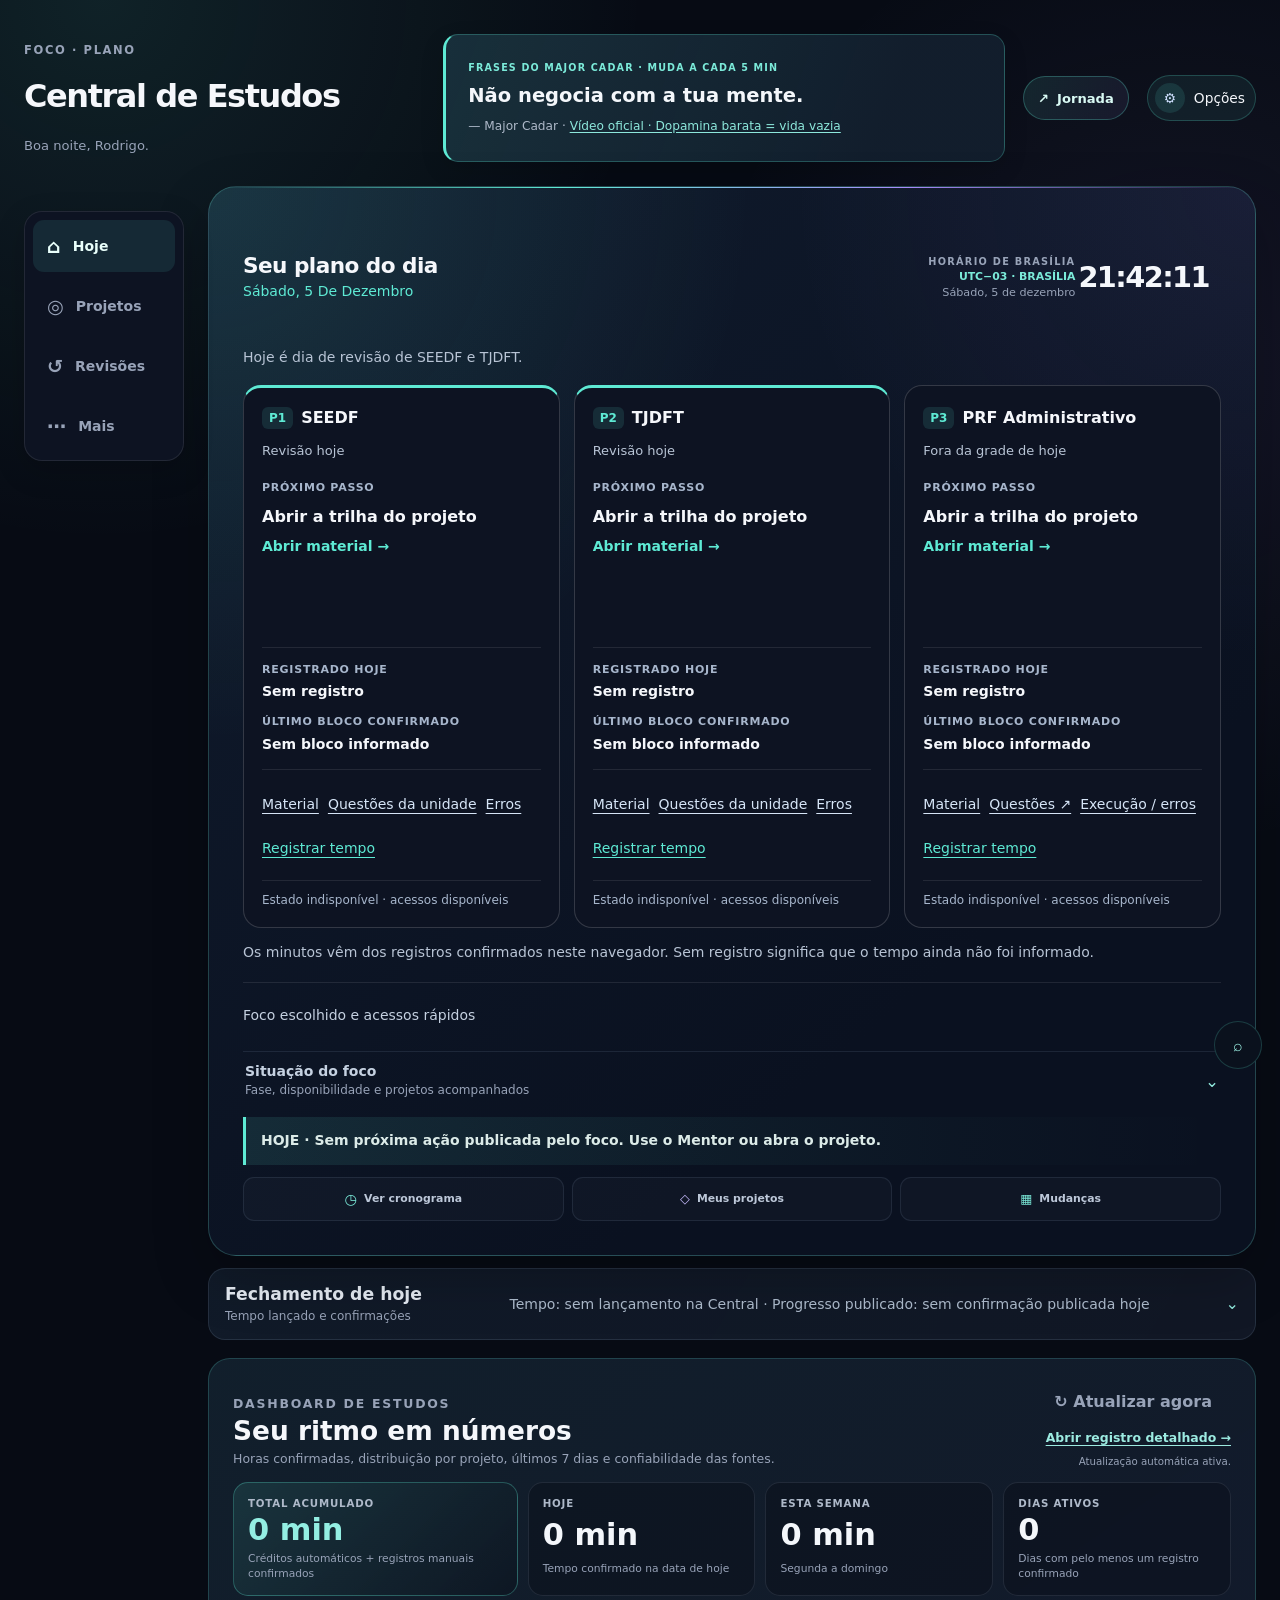
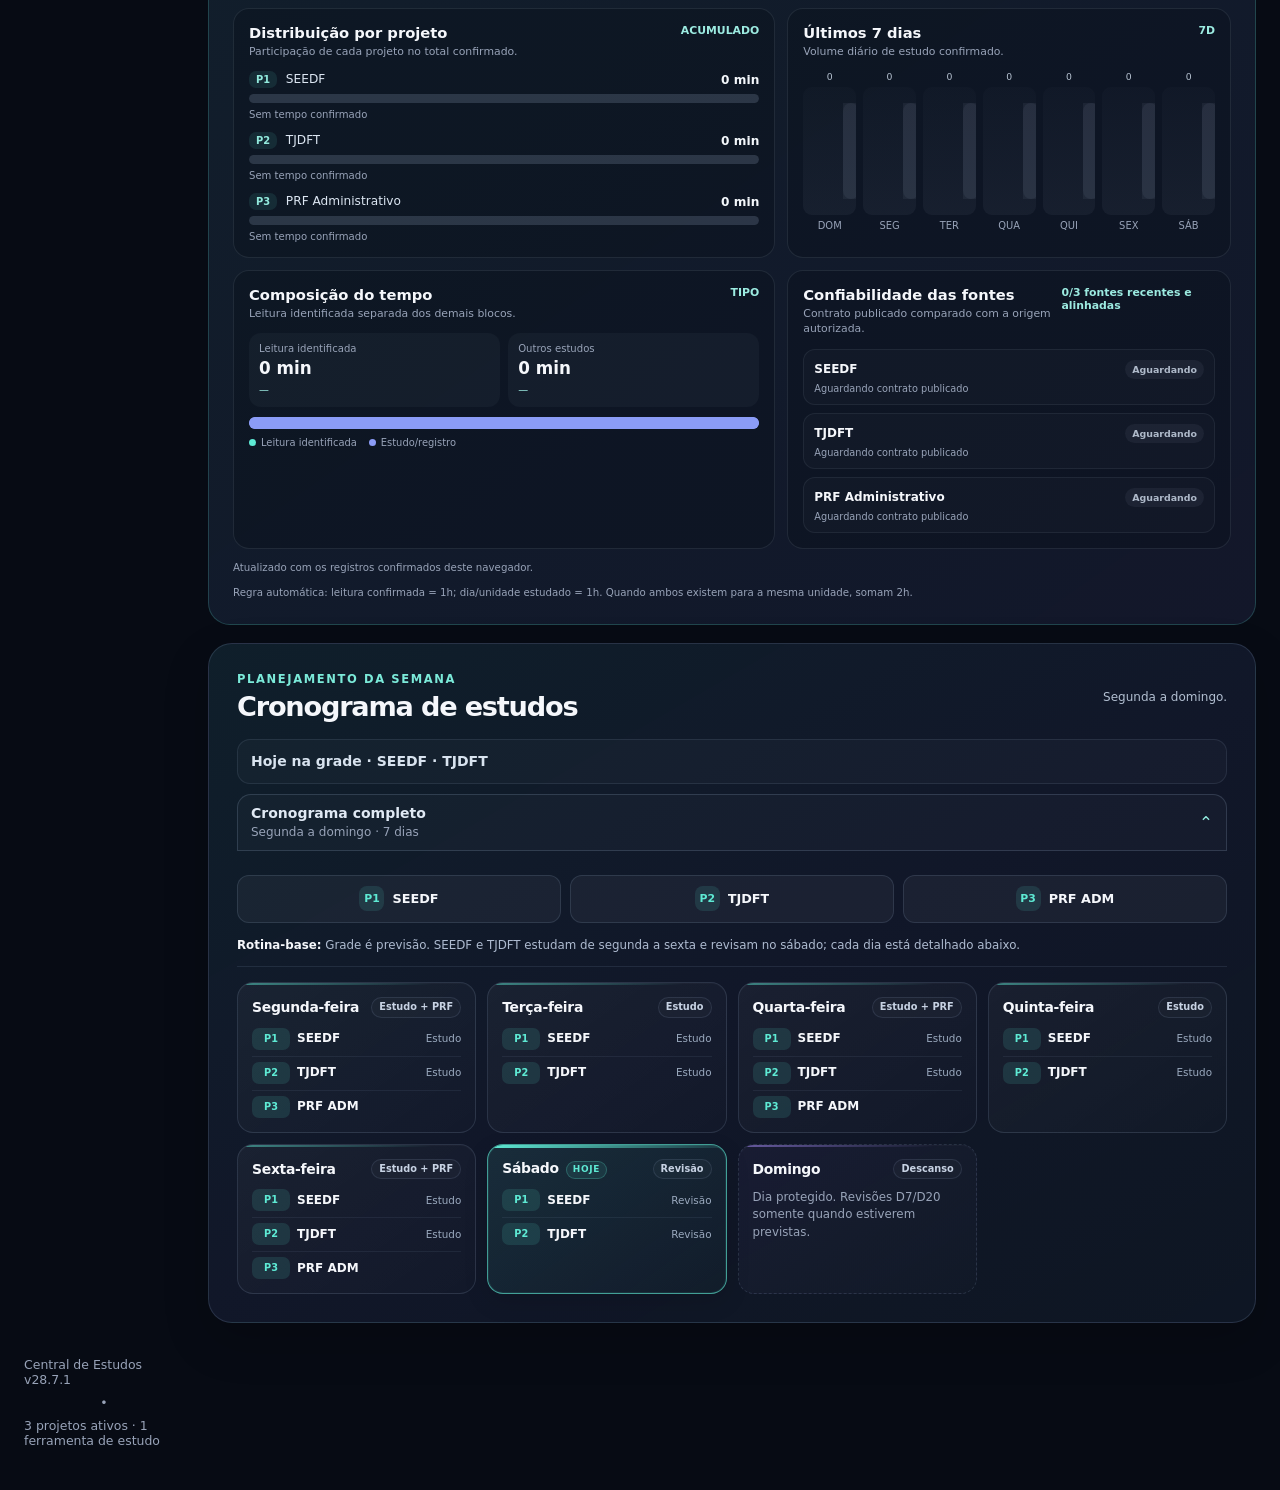
==== commit 3960d398: "chore: cache-bust manual refresh dashboard styles" ====
--- a/index.html
+++ b/index.html
@@ -1,3 +1,3 @@
-<!doctype html><html lang="pt-BR"><head><meta charset="utf-8" /><meta name="viewport" content="width=device-width, initial-scale=1" /><meta name="theme-color" content="#070b14" /><meta name="description" content="Central de Estudos: projetos e registro de horas estudadas." /><meta name="color-scheme" content="dark" /><meta name="referrer" content="strict-origin-when-cross-origin" /><meta http-equiv="Content-Security-Policy" content="default-src 'self'; script-src 'self'; style-src 'self'; img-src 'self' data:; font-src 'self'; connect-src 'self' https://api.github.com https://fqqkkyusnzhuuizahkww.supabase.co; worker-src 'self'; manifest-src 'self'; object-src 'none'; base-uri 'none'; form-action 'none'; frame-src 'none'; upgrade-insecure-requests" /><title>Central de Estudos</title><link rel="icon" href="./assets/icon.svg" type="image/svg+xml" /><link rel="manifest" href="./manifest.webmanifest" /><link rel="stylesheet" href="./css/app.css" /><link rel="stylesheet" href="./css/catalog-v4.css" /><link rel="stylesheet" href="./css/personalization-v5.css" /><link rel="stylesheet" href="./css/timeline-v8.css" /><link rel="stylesheet" href="./css/pro-v11.css" /><link rel="stylesheet" href="./css/operational-v13.css?v=28.7.1" /><link rel="stylesheet" href="./css/workspace-v24.css" /><link rel="stylesheet" href="./css/workspace-v26.css?v=portfolio-20260930" /><link rel="stylesheet" href="./css/workspace-v27.css" /><link rel="stylesheet" href="./css/study-log-v1.css?v=28.8.0" /><link rel="stylesheet" href="./css/study-dashboard-v1.css?v=28.9.0" /><link rel="stylesheet" href="./css/study-planner-v1.css?v=28.2.0" /><link rel="stylesheet" href="./css/home-v1.css?v=home-20260929d" /><link rel="stylesheet" href="./css/home-v2.css?v=28.7.1" /><link rel="stylesheet" href="./css/ecosystem-v1.css?v=28.1.0" /><link rel="stylesheet" href="./css/daily-message-v1.css?v=28.7.1" /><link rel="stylesheet" href="./css/daily-workspace-v1.css?v=28.7.1-mobile-clock-2"></head><body><a class="skip-link" href="#conteudo">Ir para o conteúdo</a><div class="shell"><header class="topbar"><div><p class="eyebrow">FOCO · PLANO</p><h1>Central de Estudos</h1><p id="greeting" class="topbar-greeting">Seu próximo passo começa aqui.</p><figure class="daily-message-v1" aria-label="Frases do Major Cadar" aria-live="polite" aria-atomic="true"><p class="daily-message-heading">FRASES DO MAJOR CADAR · MUDA A CADA 5 MIN</p><blockquote id="daily-motivation" class="daily-message-text">Seja forte ou seja vencido.</blockquote><p class="daily-message-attribution">— <span id="daily-motivation-author">Major Cadar</span> · <a id="daily-motivation-source" href="https://www.instagram.com/caveiracadar09/" target="_blank" rel="noopener noreferrer">Caveira Cadar 09 · perfil oficial</a></p></figure></div><a id="journey-link" class="journey-link" href="https://rodrigorosadantas.github.io/plano-de-transicao/" aria-label="Abrir Jornada, Painel Estratégico"><span aria-hidden="true">↗</span><span>Jornada</span></a><button id="quick-options" class="user-pill" type="button" aria-label="Abrir opções"><span class="avatar" aria-hidden="true">⚙</span><span>Opções</span></button></header><nav class="pro-nav" aria-label="Navegação principal da Central"><a class="pro-nav-link" href="#agora"><span aria-hidden="true">⌂</span><span>Hoje</span></a><a class="pro-nav-link" href="#projetos"><span aria-hidden="true">◎</span><span>Projetos</span></a><a class="pro-nav-link" href="#revisoes"><span aria-hidden="true">↺</span><span>Revisões</span></a><a class="pro-nav-link" href="#mais"><span aria-hidden="true">⋯</span><span>Mais</span></a></nav><main id="conteudo"><div id="system-notice" class="system-notice is-hidden" role="status" aria-live="polite"></div><div id="pwa-update-notice" class="system-notice pwa-update-notice is-hidden" role="status" aria-live="polite"></div><section id="agora" data-screen="today" class="pro-now command-center" aria-labelledby="daily-plan-title"><div class="daily-plan" aria-labelledby="daily-plan-title"><div class="daily-plan-header"><div><h2 id="daily-plan-title">Seu plano do dia</h2><p id="daily-plan-date"></p></div><div class="presence-clock command-clock"><span class="pro-now-kicker">HORÁRIO DE BRASÍLIA</span><span class="clock-zone">UTC−03 · BRASÍLIA</span><time id="brasilia-time" aria-label="Horário de Brasília, atualizado a cada segundo">--:--:--</time><span id="brasilia-date" class="pro-now-meta">A data aparecerá aqui.</span></div></div><p id="daily-plan-caption" class="daily-caption">Siga a grade do dia e retome a próxima ação de cada projeto.</p><div id="daily-plan-cards" class="daily-plan-cards"><article class="daily-project-card"><h3><a data-daily-project="seedf" href="https://rodrigorosadantas.github.io/seedf-ppge-dashboard/leis/">SEEDF</a></h3><p>Consultar material e próxima ação no projeto.</p></article><article class="daily-project-card"><h3><a data-daily-project="tjdft" href="https://rodrigorosadantas.github.io/tjdft-dashboard/portugues-rlm/">TJDFT</a></h3><p>Consultar material e próxima ação no projeto.</p></article><article class="daily-project-card"><h3><a data-daily-project="prf-adm" href="https://rodrigorosadantas.github.io/prf-administrativo-dashboard/#leitura">PRF Administrativo</a></h3><p>Consultar material e próxima ação no projeto.</p></article></div><p id="daily-records-note" class="daily-records-note">Os minutos vêm dos registros confirmados neste navegador.</p></div><details class="daily-focus-details"><summary>Foco escolhido e acessos rápidos</summary><div class="command-grid presence-v21"><div class="command-main"><div class="command-status"><span class="command-chip command-chip-live"><span class="live-dot"></span>HOJE · V28.7.1</span><span class="command-chip">FOCO · <strong id="pro-now-focus-name">SEEDF</strong></span></div><p class="eyebrow">PLANO DE HOJE</p><h2 id="pro-now-title">Seu foco de hoje.</h2><p id="pro-now-focus-description" class="command-lead">Gestor + Analista — Apoio Administrativo</p><div class="command-actions"><a id="pro-now-focus-link" class="command-primary" href="https://rodrigorosadantas.github.io/seedf-ppge-dashboard/">Abrir foco agora ↗</a><a id="home-study-log" class="command-secondary" href="#projetos">Registrar estudo</a><a id="focus-new-tab" class="command-secondary is-hidden" href="https://rodrigorosadantas.github.io/seedf-ppge-dashboard/" target="_blank" rel="noopener">Nova guia ↗</a></div></div></div></details><details class="command-context"><summary><span><strong>Situação do foco</strong><small>Fase, disponibilidade e projetos acompanhados</small></span><span class="command-context-icon" aria-hidden="true">⌄</span></summary><div class="command-metrics"><article class="command-metric"><span>FASE</span><strong id="pro-now-focus-meta">Pré-edital</strong><small id="pro-now-focus-note">Prioridade padrão configurada na Central.</small></article><article class="command-metric"><span>STATUS</span><strong id="pro-now-focus-health" class="health health-checking"><span class="dot"></span>Verificando</strong><small id="pro-now-focus-health-hint">Disponibilidade técnica</small></article><article class="command-metric"><span>EVOLUÇÃO</span><strong id="pro-now-project-count">3 ativos</strong><small id="pro-now-project-meta">P1 SEEDF · P2 TJDFT · P3 PRF ADM</small></article></div></details><div id="pro-now-focus-operational" class="command-next is-hidden"></div><nav class="command-shortcuts" aria-label="Atalhos do centro de comando"><a href="#agenda-semanal">Ver cronograma</a><a href="#projetos">Meus projetos</a><a href="#inbox">Mudanças</a></nav></section><details id="daily-closeout" data-screen="today" class="daily-closeout-v1"><summary><span class="closeout-summary-title"><strong>Fechamento de hoje</strong><small>Tempo lançado e confirmações</small></span><span id="closeout-quickline" class="closeout-quickline" aria-live="polite">Aguardando dados operacionais de hoje.</span><span class="closeout-expand-icon" aria-hidden="true">⌄</span></summary><div class="command-next closeout-summary" aria-live="polite"><p class="closeout-loading">Aguardando os dados publicados do dia. A grade é previsão; os registros locais ficam em Projetos.</p></div><p class="closeout-footer"><span class="closeout-footer-label">MENTOR</span> <a href="./mentor/">Ver análise detalhada →</a></p></details><section id="home-study-hours" data-screen="today" class="study-analytics" aria-labelledby="home-study-hours-title"><div class="study-analytics-head"><div><p class="eyebrow">DASHBOARD DE ESTUDOS</p><h2 id="home-study-hours-title">Seu ritmo em números</h2><p>Horas confirmadas, distribuição por projeto, últimos 7 dias e confiabilidade das fontes.</p></div><div class="study-analytics-actions"><button class="button button-quiet" type="button" data-manual-refresh>↻ Atualizar agora</button><a href="#projetos">Abrir registro detalhado →</a><span class="manual-refresh-status" data-manual-refresh-status aria-live="polite">Atualização automática ativa.</span></div></div><div class="study-kpis" aria-label="Indicadores principais de estudo"><article class="study-kpi study-kpi-primary"><span>TOTAL ACUMULADO</span><strong id="dashboard-total">0 min</strong><small>Créditos automáticos + registros manuais confirmados</small></article><article class="study-kpi"><span>HOJE</span><strong id="dashboard-today">0 min</strong><small>Tempo confirmado na data de hoje</small></article><article class="study-kpi"><span>ESTA SEMANA</span><strong id="dashboard-week">0 min</strong><small>Segunda a domingo</small></article><article class="study-kpi"><span>DIAS ATIVOS</span><strong id="dashboard-days">0</strong><small>Dias com pelo menos um registro confirmado</small></article></div><div class="study-dashboard-grid"><article class="study-dashboard-card"><div class="study-dashboard-card-head"><div><h3>Distribuição por projeto</h3><p>Participação de cada projeto no total confirmado.</p></div><span>ACUMULADO</span></div><div id="dashboard-projects" class="dashboard-projects" aria-live="polite"></div></article><article class="study-dashboard-card"><div class="study-dashboard-card-head"><div><h3>Últimos 7 dias</h3><p>Volume diário de estudo confirmado.</p></div><span>7D</span></div><div id="dashboard-seven-days" class="dashboard-seven-days" aria-label="Horas estudadas nos últimos sete dias"></div></article><article class="study-dashboard-card"><div class="study-dashboard-card-head"><div><h3>Composição do tempo</h3><p>Leitura identificada separada dos demais blocos.</p></div><span>TIPO</span></div><div class="dashboard-composition-values"><div class="dashboard-composition-value"><span>Leitura identificada</span><strong id="dashboard-reading">0 min</strong><small id="dashboard-reading-share">—</small></div><div class="dashboard-composition-value"><span>Outros estudos</span><strong id="dashboard-study">0 min</strong><small id="dashboard-study-share">—</small></div></div><progress id="dashboard-composition-progress" class="dashboard-composition-progress" max="100" value="0" aria-label="Composição do tempo: leitura e outros estudos"></progress><div class="dashboard-composition-legend"><span>Leitura identificada</span><span>Estudo/registro</span></div></article><article class="study-dashboard-card"><div class="study-dashboard-card-head"><div><h3>Confiabilidade das fontes</h3><p>Contrato publicado comparado com a origem autorizada.</p></div><span id="dashboard-integrity-summary">0/3 fontes recentes e alinhadas</span></div><div id="dashboard-integrity" class="dashboard-integrity" aria-live="polite"></div></article></div><p id="dashboard-updated" class="study-dashboard-foot">Carregando dados confirmados.</p><p class="study-dashboard-foot">Regra automática: leitura confirmada = 1h; dia/unidade estudado = 1h. Quando ambos existem para a mesma unidade, somam 2h.</p><span id="home-study-total" hidden>0 min</span><span id="home-study-today" hidden>0 min</span><span id="home-study-week" hidden>0 min</span><span id="home-study-projects" hidden>—</span></section><section id="agenda-semanal" data-screen="today" class="section weekly-schedule-v27" aria-labelledby="weekly-schedule-title"><div class="section-heading"><div><p class="eyebrow">PLANEJAMENTO DA SEMANA</p><h2 id="weekly-schedule-title">Cronograma de estudos</h2></div><p class="muted compact">Segunda a domingo.</p></div><p id="today-week-preview" class="today-week-preview">Hoje na grade: carregando agenda.</p><details id="week-schedule-details" class="week-schedule-details" open><summary><span><strong>Cronograma completo</strong><small>Segunda a domingo · 7 dias</small></span><span class="week-disclosure-icon" aria-hidden="true">⌄</span></summary><div class="week-schedule-content"><div class="weekly-priority-strip" aria-label="Prioridades de estudo"><a class="schedule-priority-chip" data-priority="1" href="/seedf-ppge-dashboard/"><span>P1</span><strong>SEEDF</strong></a><a class="schedule-priority-chip" data-priority="2" href="/tjdft-dashboard/"><span>P2</span><strong>TJDFT</strong></a><a class="schedule-priority-chip" data-priority="3" href="https://rodrigorosadantas.github.io/prf-administrativo-dashboard/"><span>P3</span><strong>PRF ADM</strong></a></div><p class="weekly-routine-summary"><strong>Rotina-base:</strong> Grade é previsão. SEEDF e TJDFT estudam de segunda a sexta e revisam no sábado; cada dia está detalhado abaixo.</p><div class="schedule-day-grid" aria-label="Cronograma dia a dia, de segunda-feira a domingo"><article class="schedule-day-card" data-weekday="monday" aria-labelledby="schedule-day-monday"><div class="schedule-day-heading"><h3 id="schedule-day-monday">Segunda-feira</h3><span>Estudo + PRF</span></div><ul class="schedule-items"><li class="schedule-item"><span class="schedule-mark">P1</span><span class="schedule-item-copy"><a href="/seedf-ppge-dashboard/">SEEDF</a><small>Estudo</small></span></li><li class="schedule-item"><span class="schedule-mark">P2</span><span class="schedule-item-copy"><a href="/tjdft-dashboard/">TJDFT</a><small>Estudo</small></span></li><li class="schedule-item"><span class="schedule-mark">P3</span><span class="schedule-item-copy"><a href="/prf-administrativo-dashboard/">PRF ADM</a></span></li></ul></article><article class="schedule-day-card" data-weekday="tuesday" aria-labelledby="schedule-day-tuesday"><div class="schedule-day-heading"><h3 id="schedule-day-tuesday">Terça-feira</h3><span>Estudo</span></div><ul class="schedule-items"><li class="schedule-item"><span class="schedule-mark">P1</span><span class="schedule-item-copy"><a href="/seedf-ppge-dashboard/">SEEDF</a><small>Estudo</small></span></li><li class="schedule-item"><span class="schedule-mark">P2</span><span class="schedule-item-copy"><a href="/tjdft-dashboard/">TJDFT</a><small>Estudo</small></span></li></ul></article><article class="schedule-day-card" data-weekday="wednesday" aria-labelledby="schedule-day-wednesday"><div class="schedule-day-heading"><h3 id="schedule-day-wednesday">Quarta-feira</h3><span>Estudo + PRF</span></div><ul class="schedule-items"><li class="schedule-item"><span class="schedule-mark">P1</span><span class="schedule-item-copy"><a href="/seedf-ppge-dashboard/">SEEDF</a><small>Estudo</small></span></li><li class="schedule-item"><span class="schedule-mark">P2</span><span class="schedule-item-copy"><a href="/tjdft-dashboard/">TJDFT</a><small>Estudo</small></span></li><li class="schedule-item"><span class="schedule-mark">P3</span><span class="schedule-item-copy"><a href="/prf-administrativo-dashboard/">PRF ADM</a></span></li></ul></article><article class="schedule-day-card" data-weekday="thursday" aria-labelledby="schedule-day-thursday"><div class="schedule-day-heading"><h3 id="schedule-day-thursday">Quinta-feira</h3><span>Estudo</span></div><ul class="schedule-items"><li class="schedule-item"><span class="schedule-mark">P1</span><span class="schedule-item-copy"><a href="/seedf-ppge-dashboard/">SEEDF</a><small>Estudo</small></span></li><li class="schedule-item"><span class="schedule-mark">P2</span><span class="schedule-item-copy"><a href="/tjdft-dashboard/">TJDFT</a><small>Estudo</small></span></li></ul></article><article class="schedule-day-card" data-weekday="friday" aria-labelledby="schedule-day-friday"><div class="schedule-day-heading"><h3 id="schedule-day-friday">Sexta-feira</h3><span>Estudo + PRF</span></div><ul class="schedule-items"><li class="schedule-item"><span class="schedule-mark">P1</span><span class="schedule-item-copy"><a href="/seedf-ppge-dashboard/">SEEDF</a><small>Estudo</small></span></li><li class="schedule-item"><span class="schedule-mark">P2</span><span class="schedule-item-copy"><a href="/tjdft-dashboard/">TJDFT</a><small>Estudo</small></span></li><li class="schedule-item"><span class="schedule-mark">P3</span><span class="schedule-item-copy"><a href="/prf-administrativo-dashboard/">PRF ADM</a></span></li></ul></article><article class="schedule-day-card" data-weekday="saturday" aria-labelledby="schedule-day-saturday"><div class="schedule-day-heading"><h3 id="schedule-day-saturday">Sábado</h3><span>Revisão</span></div><ul class="schedule-items"><li class="schedule-item"><span class="schedule-mark">P1</span><span class="schedule-item-copy"><a href="/seedf-ppge-dashboard/">SEEDF</a><small>Revisão</small></span></li><li class="schedule-item"><span class="schedule-mark">P2</span><span class="schedule-item-copy"><a href="/tjdft-dashboard/">TJDFT</a><small>Revisão</small></span></li></ul></article><article class="schedule-day-card schedule-day-rest-v27" data-weekday="sunday" aria-labelledby="schedule-day-sunday"><div class="schedule-day-heading"><h3 id="schedule-day-sunday">Domingo</h3><span>Descanso</span></div><p>Dia protegido. Revisões D7/D20 somente quando estiverem previstas.</p></article></div></div></details></section><section id="revisoes" data-screen="reviews" class="reviews-screen" aria-labelledby="review-title"><div class="review-header"><div><p class="eyebrow">CONTINUIDADE DO ESTUDO</p><h2 id="review-title">Revisões e erros</h2></div><button id="daily-refresh" class="daily-action" type="button">Atualizar painel</button></div><p class="review-intro">Veja as pendências informadas e abra o registro no projeto de origem.</p><p id="review-overview" class="daily-caption" role="status">Aguardando os dados publicados pelos projetos.</p><div id="review-project-cards" class="review-project-cards"><p>Os acessos diretos continuam disponíveis em Projetos.</p></div><p id="daily-refresh-status" class="refresh-help" role="status"></p><p class="refresh-help">Atualizar painel consulta os estados publicados. Para atualizar os dados do Notion, use a sincronização dentro de cada projeto.</p></section><section id="mais" data-screen="more" class="more-screen" aria-labelledby="more-title"><p class="eyebrow">ACESSOS DA CENTRAL</p><h2 id="more-title">Mais caminhos, no seu ritmo</h2><p class="daily-caption">Retome, acompanhe e organize seu espaço.</p><div class="more-grid"><a class="more-link" href="./mentor/"><strong>Mentor</strong><small>Próxima ação e sinais de cada projeto.</small><span aria-hidden="true">↗</span></a><a class="more-link" href="#retomada"><strong>Retomada</strong><small>Foco escolhido e último ambiente aberto.</small><span aria-hidden="true">→</span></a><a class="more-link" href="#inbox"><strong>Mudanças e alertas</strong><small>Novidades publicadas pelos projetos.</small><span aria-hidden="true">→</span></a><a class="more-link" href="#activity-panel"><strong>Histórico da Central</strong><small>Acessos e mudanças registrados neste aparelho.</small><span aria-hidden="true">→</span></a><a class="more-link" href="#evolucao"><strong>Panorama e preferências</strong><small>Radar, exibição, diagnóstico e backup.</small><span aria-hidden="true">→</span></a><a class="more-link" href="https://rodrigorosadantas.github.io/plano-de-transicao/"><strong>Jornada</strong><small>Abrir o Painel Estratégico.</small><span aria-hidden="true">↗</span></a></div></section><section id="retomada" data-screen="resume" class="section resume-screen" aria-labelledby="resume-screen-title"><div class="section-heading"><div><p class="eyebrow">RETOMADA</p><h2 id="resume-screen-title">Volte ao ponto que você escolheu.</h2></div><p class="muted compact">A Central separa sua prioridade do último acesso. Navegação não mede estudo nem progresso.</p></div><div class="resume-screen-grid"><article class="resume-screen-card"><p class="eyebrow">FOCO ESCOLHIDO</p><h3 id="resume-focus-name">SEEDF</h3><p id="resume-focus-meta">Prioridade escolhida por você na Central.</p><a id="resume-focus-link" class="command-primary" href="https://rodrigorosadantas.github.io/seedf-ppge-dashboard/">Abrir foco →</a></article><article class="resume-screen-card"><p class="eyebrow">ÚLTIMO ACESSO</p><div class="command-resume"><div><span class="pro-now-kicker">ÚLTIMO ACESSO</span><strong id="pro-now-resume-name">Nenhum projeto aberto</strong><span id="pro-now-resume-meta">O último ambiente aberto pela Central aparecerá aqui.</span></div><div class="command-resume-actions"><a id="resume-button" class="command-resume-action is-hidden" href="#">Retomar →</a><a class="command-resume-action" href="#projetos">Trocar foco ↓</a></div></div></article></div></section><section id="inbox" data-screen="inbox" class="section inbox-screen" aria-labelledby="inbox-title"><div class="section-heading"><div><p class="eyebrow">INBOX OPERACIONAL</p><h2 id="inbox-title">Ações e alertas publicados</h2></div><p class="inbox-note">Sinais dos contratos validados. A Central não gera ações, não classifica projetos e não muda seu foco.</p></div><div aria-labelledby="published-changes-title"><h3 id="published-changes-title">Mudanças desde a última conferência</h3><p>Dados de contratos validados neste aparelho; cache identificado. Não mede estudo nem progresso.</p><div id="published-changes-list" aria-live="polite"><p>Aguardando contratos válidos.</p></div></div><div id="inbox-toolbar" class="inbox-toolbar"></div><div id="inbox-list" class="operational-grid" aria-live="polite" aria-atomic="false"><p class="routing-empty">Aguardando contratos read-only válidos. Ações e alertas publicados aparecerão aqui.</p></div></section><section id="evolucao" data-screen="evolution" class="section evolution-screen" aria-labelledby="evolution-screen-title"><div class="section-heading"><div><p class="eyebrow">EVOLUÇÃO</p><h2 id="evolution-screen-title">Panorama dos projetos</h2></div><p class="muted compact">Estado operacional e técnico. A orientação adaptativa agora tem página própria.</p><a class="button button-quiet" href="./mentor/">Abrir Mentor →</a><a class="button button-quiet" href="#diagnostico">Estado técnico</a></div><section id="operational-panel" class="section operational-panel" aria-labelledby="operational-title" hidden><div class="section-heading"><div><p class="eyebrow">RADAR OPERACIONAL</p><h2 id="operational-title">Situação dos concursos</h2></div><p class="muted compact">Estado publicado por cada projeto: fase, ciclo, unidade e próxima ação. Sem ranking.</p><button id="refresh-all-contracts" class="button button-quiet" type="button">Atualizar tudo</button></div><div id="operational-list" class="operational-grid" aria-live="polite" aria-atomic="false"></div></section><details id="preferences-panel" class="preferences-panel"><summary><span><span class="eyebrow">PREFERÊNCIAS</span><strong>Opções da Central</strong></span><span class="preferences-local-badge">Só neste aparelho</span></summary><div class="preferences-body"><p class="preferences-intro">Densidade, detalhes técnicos e ordem dos projetos ficam somente neste aparelho.</p><div class="preferences-grid"><label class="preferences-field"><span>Densidade</span><select id="preference-density"><option value="comfortable">Confortável</option><option value="compact">Compacta</option></select></label><label class="preferences-toggle"><input id="preference-technical" type="checkbox" checked /><span><strong>Detalhes técnicos nos cards</strong><small>Disponibilidade, publicação e deploy continuam no Pulso da Central.</small></span></label></div><div class="preferences-order"><div><h3>Ordem dos projetos</h3><p>Mover um projeto ativa novamente a “Ordem padrão” do catálogo.</p></div><div id="preferences-order-list" class="preferences-order-list" aria-live="polite"></div></div><section class="saved-views manual-refresh-settings" aria-labelledby="manual-refresh-settings-title"><div class="saved-views-head"><div><h3 id="manual-refresh-settings-title">Atualização manual</h3><p class="saved-views-intro">Reconsulta agora os contratos públicos de SEEDF, TJDFT e PRF Administrativo e a conferência federada já disponível.</p></div><button class="button button-quiet" type="button" data-manual-refresh>↻ Atualizar agora</button></div><p class="preferences-status" data-manual-refresh-status aria-live="polite">Atualização automática ativa. A ponte Notion → GitHub continua protegida no servidor.</p><p class="saved-views-intro"><a href="https://github.com/RodrigoRosaDantas/central-estudos/actions/workflows/sync-integrations.yml" target="_blank" rel="noopener noreferrer">Abrir sincronização completa no GitHub Actions ↗</a></p></section><section class="saved-views" aria-labelledby="saved-views-title"><div class="saved-views-head"><h3 id="saved-views-title">Views salvas</h3><button id="saved-view-save" class="button button-quiet" type="button">Salvar tela atual</button></div><p class="saved-views-intro">Cada view guarda a tela, filtros da Inbox e aba do Workspace. Foco, histórico e contratos não entram na view.</p><div id="saved-view-list" class="saved-view-list" aria-live="polite"><p class="saved-views-empty">Nenhuma view salva neste aparelho.</p></div></section><div class="preferences-footer"><p id="preferences-status" class="preferences-status" aria-live="polite">Preferências salvas somente neste navegador.</p><button id="preferences-reset" class="button button-ghost" type="button">Restaurar padrões</button></div></div></details>
+<!doctype html><html lang="pt-BR"><head><meta charset="utf-8" /><meta name="viewport" content="width=device-width, initial-scale=1" /><meta name="theme-color" content="#070b14" /><meta name="description" content="Central de Estudos: projetos e registro de horas estudadas." /><meta name="color-scheme" content="dark" /><meta name="referrer" content="strict-origin-when-cross-origin" /><meta http-equiv="Content-Security-Policy" content="default-src 'self'; script-src 'self'; style-src 'self'; img-src 'self' data:; font-src 'self'; connect-src 'self' https://api.github.com https://fqqkkyusnzhuuizahkww.supabase.co; worker-src 'self'; manifest-src 'self'; object-src 'none'; base-uri 'none'; form-action 'none'; frame-src 'none'; upgrade-insecure-requests" /><title>Central de Estudos</title><link rel="icon" href="./assets/icon.svg" type="image/svg+xml" /><link rel="manifest" href="./manifest.webmanifest" /><link rel="stylesheet" href="./css/app.css" /><link rel="stylesheet" href="./css/catalog-v4.css" /><link rel="stylesheet" href="./css/personalization-v5.css" /><link rel="stylesheet" href="./css/timeline-v8.css" /><link rel="stylesheet" href="./css/pro-v11.css" /><link rel="stylesheet" href="./css/operational-v13.css?v=28.7.1" /><link rel="stylesheet" href="./css/workspace-v24.css" /><link rel="stylesheet" href="./css/workspace-v26.css?v=portfolio-20260930" /><link rel="stylesheet" href="./css/workspace-v27.css" /><link rel="stylesheet" href="./css/study-log-v1.css?v=28.8.0" /><link rel="stylesheet" href="./css/study-dashboard-v1.css?v=28.9.2" /><link rel="stylesheet" href="./css/study-planner-v1.css?v=28.2.0" /><link rel="stylesheet" href="./css/home-v1.css?v=home-20260929d" /><link rel="stylesheet" href="./css/home-v2.css?v=28.7.1" /><link rel="stylesheet" href="./css/ecosystem-v1.css?v=28.1.0" /><link rel="stylesheet" href="./css/daily-message-v1.css?v=28.7.1" /><link rel="stylesheet" href="./css/daily-workspace-v1.css?v=28.7.1-mobile-clock-2"></head><body><a class="skip-link" href="#conteudo">Ir para o conteúdo</a><div class="shell"><header class="topbar"><div><p class="eyebrow">FOCO · PLANO</p><h1>Central de Estudos</h1><p id="greeting" class="topbar-greeting">Seu próximo passo começa aqui.</p><figure class="daily-message-v1" aria-label="Frases do Major Cadar" aria-live="polite" aria-atomic="true"><p class="daily-message-heading">FRASES DO MAJOR CADAR · MUDA A CADA 5 MIN</p><blockquote id="daily-motivation" class="daily-message-text">Seja forte ou seja vencido.</blockquote><p class="daily-message-attribution">— <span id="daily-motivation-author">Major Cadar</span> · <a id="daily-motivation-source" href="https://www.instagram.com/caveiracadar09/" target="_blank" rel="noopener noreferrer">Caveira Cadar 09 · perfil oficial</a></p></figure></div><a id="journey-link" class="journey-link" href="https://rodrigorosadantas.github.io/plano-de-transicao/" aria-label="Abrir Jornada, Painel Estratégico"><span aria-hidden="true">↗</span><span>Jornada</span></a><button id="quick-options" class="user-pill" type="button" aria-label="Abrir opções"><span class="avatar" aria-hidden="true">⚙</span><span>Opções</span></button></header><nav class="pro-nav" aria-label="Navegação principal da Central"><a class="pro-nav-link" href="#agora"><span aria-hidden="true">⌂</span><span>Hoje</span></a><a class="pro-nav-link" href="#projetos"><span aria-hidden="true">◎</span><span>Projetos</span></a><a class="pro-nav-link" href="#revisoes"><span aria-hidden="true">↺</span><span>Revisões</span></a><a class="pro-nav-link" href="#mais"><span aria-hidden="true">⋯</span><span>Mais</span></a></nav><main id="conteudo"><div id="system-notice" class="system-notice is-hidden" role="status" aria-live="polite"></div><div id="pwa-update-notice" class="system-notice pwa-update-notice is-hidden" role="status" aria-live="polite"></div><section id="agora" data-screen="today" class="pro-now command-center" aria-labelledby="daily-plan-title"><div class="daily-plan" aria-labelledby="daily-plan-title"><div class="daily-plan-header"><div><h2 id="daily-plan-title">Seu plano do dia</h2><p id="daily-plan-date"></p></div><div class="presence-clock command-clock"><span class="pro-now-kicker">HORÁRIO DE BRASÍLIA</span><span class="clock-zone">UTC−03 · BRASÍLIA</span><time id="brasilia-time" aria-label="Horário de Brasília, atualizado a cada segundo">--:--:--</time><span id="brasilia-date" class="pro-now-meta">A data aparecerá aqui.</span></div></div><p id="daily-plan-caption" class="daily-caption">Siga a grade do dia e retome a próxima ação de cada projeto.</p><div id="daily-plan-cards" class="daily-plan-cards"><article class="daily-project-card"><h3><a data-daily-project="seedf" href="https://rodrigorosadantas.github.io/seedf-ppge-dashboard/leis/">SEEDF</a></h3><p>Consultar material e próxima ação no projeto.</p></article><article class="daily-project-card"><h3><a data-daily-project="tjdft" href="https://rodrigorosadantas.github.io/tjdft-dashboard/portugues-rlm/">TJDFT</a></h3><p>Consultar material e próxima ação no projeto.</p></article><article class="daily-project-card"><h3><a data-daily-project="prf-adm" href="https://rodrigorosadantas.github.io/prf-administrativo-dashboard/#leitura">PRF Administrativo</a></h3><p>Consultar material e próxima ação no projeto.</p></article></div><p id="daily-records-note" class="daily-records-note">Os minutos vêm dos registros confirmados neste navegador.</p></div><details class="daily-focus-details"><summary>Foco escolhido e acessos rápidos</summary><div class="command-grid presence-v21"><div class="command-main"><div class="command-status"><span class="command-chip command-chip-live"><span class="live-dot"></span>HOJE · V28.7.1</span><span class="command-chip">FOCO · <strong id="pro-now-focus-name">SEEDF</strong></span></div><p class="eyebrow">PLANO DE HOJE</p><h2 id="pro-now-title">Seu foco de hoje.</h2><p id="pro-now-focus-description" class="command-lead">Gestor + Analista — Apoio Administrativo</p><div class="command-actions"><a id="pro-now-focus-link" class="command-primary" href="https://rodrigorosadantas.github.io/seedf-ppge-dashboard/">Abrir foco agora ↗</a><a id="home-study-log" class="command-secondary" href="#projetos">Registrar estudo</a><a id="focus-new-tab" class="command-secondary is-hidden" href="https://rodrigorosadantas.github.io/seedf-ppge-dashboard/" target="_blank" rel="noopener">Nova guia ↗</a></div></div></div></details><details class="command-context"><summary><span><strong>Situação do foco</strong><small>Fase, disponibilidade e projetos acompanhados</small></span><span class="command-context-icon" aria-hidden="true">⌄</span></summary><div class="command-metrics"><article class="command-metric"><span>FASE</span><strong id="pro-now-focus-meta">Pré-edital</strong><small id="pro-now-focus-note">Prioridade padrão configurada na Central.</small></article><article class="command-metric"><span>STATUS</span><strong id="pro-now-focus-health" class="health health-checking"><span class="dot"></span>Verificando</strong><small id="pro-now-focus-health-hint">Disponibilidade técnica</small></article><article class="command-metric"><span>EVOLUÇÃO</span><strong id="pro-now-project-count">3 ativos</strong><small id="pro-now-project-meta">P1 SEEDF · P2 TJDFT · P3 PRF ADM</small></article></div></details><div id="pro-now-focus-operational" class="command-next is-hidden"></div><nav class="command-shortcuts" aria-label="Atalhos do centro de comando"><a href="#agenda-semanal">Ver cronograma</a><a href="#projetos">Meus projetos</a><a href="#inbox">Mudanças</a></nav></section><details id="daily-closeout" data-screen="today" class="daily-closeout-v1"><summary><span class="closeout-summary-title"><strong>Fechamento de hoje</strong><small>Tempo lançado e confirmações</small></span><span id="closeout-quickline" class="closeout-quickline" aria-live="polite">Aguardando dados operacionais de hoje.</span><span class="closeout-expand-icon" aria-hidden="true">⌄</span></summary><div class="command-next closeout-summary" aria-live="polite"><p class="closeout-loading">Aguardando os dados publicados do dia. A grade é previsão; os registros locais ficam em Projetos.</p></div><p class="closeout-footer"><span class="closeout-footer-label">MENTOR</span> <a href="./mentor/">Ver análise detalhada →</a></p></details><section id="home-study-hours" data-screen="today" class="study-analytics" aria-labelledby="home-study-hours-title"><div class="study-analytics-head"><div><p class="eyebrow">DASHBOARD DE ESTUDOS</p><h2 id="home-study-hours-title">Seu ritmo em números</h2><p>Horas confirmadas, distribuição por projeto, últimos 7 dias e confiabilidade das fontes.</p></div><div class="study-analytics-actions"><button class="button button-quiet" type="button" data-manual-refresh>↻ Atualizar agora</button><a href="#projetos">Abrir registro detalhado →</a><span class="manual-refresh-status" data-manual-refresh-status aria-live="polite">Atualização automática ativa.</span></div></div><div class="study-kpis" aria-label="Indicadores principais de estudo"><article class="study-kpi study-kpi-primary"><span>TOTAL ACUMULADO</span><strong id="dashboard-total">0 min</strong><small>Créditos automáticos + registros manuais confirmados</small></article><article class="study-kpi"><span>HOJE</span><strong id="dashboard-today">0 min</strong><small>Tempo confirmado na data de hoje</small></article><article class="study-kpi"><span>ESTA SEMANA</span><strong id="dashboard-week">0 min</strong><small>Segunda a domingo</small></article><article class="study-kpi"><span>DIAS ATIVOS</span><strong id="dashboard-days">0</strong><small>Dias com pelo menos um registro confirmado</small></article></div><div class="study-dashboard-grid"><article class="study-dashboard-card"><div class="study-dashboard-card-head"><div><h3>Distribuição por projeto</h3><p>Participação de cada projeto no total confirmado.</p></div><span>ACUMULADO</span></div><div id="dashboard-projects" class="dashboard-projects" aria-live="polite"></div></article><article class="study-dashboard-card"><div class="study-dashboard-card-head"><div><h3>Últimos 7 dias</h3><p>Volume diário de estudo confirmado.</p></div><span>7D</span></div><div id="dashboard-seven-days" class="dashboard-seven-days" aria-label="Horas estudadas nos últimos sete dias"></div></article><article class="study-dashboard-card"><div class="study-dashboard-card-head"><div><h3>Composição do tempo</h3><p>Leitura identificada separada dos demais blocos.</p></div><span>TIPO</span></div><div class="dashboard-composition-values"><div class="dashboard-composition-value"><span>Leitura identificada</span><strong id="dashboard-reading">0 min</strong><small id="dashboard-reading-share">—</small></div><div class="dashboard-composition-value"><span>Outros estudos</span><strong id="dashboard-study">0 min</strong><small id="dashboard-study-share">—</small></div></div><progress id="dashboard-composition-progress" class="dashboard-composition-progress" max="100" value="0" aria-label="Composição do tempo: leitura e outros estudos"></progress><div class="dashboard-composition-legend"><span>Leitura identificada</span><span>Estudo/registro</span></div></article><article class="study-dashboard-card"><div class="study-dashboard-card-head"><div><h3>Confiabilidade das fontes</h3><p>Contrato publicado comparado com a origem autorizada.</p></div><span id="dashboard-integrity-summary">0/3 fontes recentes e alinhadas</span></div><div id="dashboard-integrity" class="dashboard-integrity" aria-live="polite"></div></article></div><p id="dashboard-updated" class="study-dashboard-foot">Carregando dados confirmados.</p><p class="study-dashboard-foot">Regra automática: leitura confirmada = 1h; dia/unidade estudado = 1h. Quando ambos existem para a mesma unidade, somam 2h.</p><span id="home-study-total" hidden>0 min</span><span id="home-study-today" hidden>0 min</span><span id="home-study-week" hidden>0 min</span><span id="home-study-projects" hidden>—</span></section><section id="agenda-semanal" data-screen="today" class="section weekly-schedule-v27" aria-labelledby="weekly-schedule-title"><div class="section-heading"><div><p class="eyebrow">PLANEJAMENTO DA SEMANA</p><h2 id="weekly-schedule-title">Cronograma de estudos</h2></div><p class="muted compact">Segunda a domingo.</p></div><p id="today-week-preview" class="today-week-preview">Hoje na grade: carregando agenda.</p><details id="week-schedule-details" class="week-schedule-details" open><summary><span><strong>Cronograma completo</strong><small>Segunda a domingo · 7 dias</small></span><span class="week-disclosure-icon" aria-hidden="true">⌄</span></summary><div class="week-schedule-content"><div class="weekly-priority-strip" aria-label="Prioridades de estudo"><a class="schedule-priority-chip" data-priority="1" href="/seedf-ppge-dashboard/"><span>P1</span><strong>SEEDF</strong></a><a class="schedule-priority-chip" data-priority="2" href="/tjdft-dashboard/"><span>P2</span><strong>TJDFT</strong></a><a class="schedule-priority-chip" data-priority="3" href="https://rodrigorosadantas.github.io/prf-administrativo-dashboard/"><span>P3</span><strong>PRF ADM</strong></a></div><p class="weekly-routine-summary"><strong>Rotina-base:</strong> Grade é previsão. SEEDF e TJDFT estudam de segunda a sexta e revisam no sábado; cada dia está detalhado abaixo.</p><div class="schedule-day-grid" aria-label="Cronograma dia a dia, de segunda-feira a domingo"><article class="schedule-day-card" data-weekday="monday" aria-labelledby="schedule-day-monday"><div class="schedule-day-heading"><h3 id="schedule-day-monday">Segunda-feira</h3><span>Estudo + PRF</span></div><ul class="schedule-items"><li class="schedule-item"><span class="schedule-mark">P1</span><span class="schedule-item-copy"><a href="/seedf-ppge-dashboard/">SEEDF</a><small>Estudo</small></span></li><li class="schedule-item"><span class="schedule-mark">P2</span><span class="schedule-item-copy"><a href="/tjdft-dashboard/">TJDFT</a><small>Estudo</small></span></li><li class="schedule-item"><span class="schedule-mark">P3</span><span class="schedule-item-copy"><a href="/prf-administrativo-dashboard/">PRF ADM</a></span></li></ul></article><article class="schedule-day-card" data-weekday="tuesday" aria-labelledby="schedule-day-tuesday"><div class="schedule-day-heading"><h3 id="schedule-day-tuesday">Terça-feira</h3><span>Estudo</span></div><ul class="schedule-items"><li class="schedule-item"><span class="schedule-mark">P1</span><span class="schedule-item-copy"><a href="/seedf-ppge-dashboard/">SEEDF</a><small>Estudo</small></span></li><li class="schedule-item"><span class="schedule-mark">P2</span><span class="schedule-item-copy"><a href="/tjdft-dashboard/">TJDFT</a><small>Estudo</small></span></li></ul></article><article class="schedule-day-card" data-weekday="wednesday" aria-labelledby="schedule-day-wednesday"><div class="schedule-day-heading"><h3 id="schedule-day-wednesday">Quarta-feira</h3><span>Estudo + PRF</span></div><ul class="schedule-items"><li class="schedule-item"><span class="schedule-mark">P1</span><span class="schedule-item-copy"><a href="/seedf-ppge-dashboard/">SEEDF</a><small>Estudo</small></span></li><li class="schedule-item"><span class="schedule-mark">P2</span><span class="schedule-item-copy"><a href="/tjdft-dashboard/">TJDFT</a><small>Estudo</small></span></li><li class="schedule-item"><span class="schedule-mark">P3</span><span class="schedule-item-copy"><a href="/prf-administrativo-dashboard/">PRF ADM</a></span></li></ul></article><article class="schedule-day-card" data-weekday="thursday" aria-labelledby="schedule-day-thursday"><div class="schedule-day-heading"><h3 id="schedule-day-thursday">Quinta-feira</h3><span>Estudo</span></div><ul class="schedule-items"><li class="schedule-item"><span class="schedule-mark">P1</span><span class="schedule-item-copy"><a href="/seedf-ppge-dashboard/">SEEDF</a><small>Estudo</small></span></li><li class="schedule-item"><span class="schedule-mark">P2</span><span class="schedule-item-copy"><a href="/tjdft-dashboard/">TJDFT</a><small>Estudo</small></span></li></ul></article><article class="schedule-day-card" data-weekday="friday" aria-labelledby="schedule-day-friday"><div class="schedule-day-heading"><h3 id="schedule-day-friday">Sexta-feira</h3><span>Estudo + PRF</span></div><ul class="schedule-items"><li class="schedule-item"><span class="schedule-mark">P1</span><span class="schedule-item-copy"><a href="/seedf-ppge-dashboard/">SEEDF</a><small>Estudo</small></span></li><li class="schedule-item"><span class="schedule-mark">P2</span><span class="schedule-item-copy"><a href="/tjdft-dashboard/">TJDFT</a><small>Estudo</small></span></li><li class="schedule-item"><span class="schedule-mark">P3</span><span class="schedule-item-copy"><a href="/prf-administrativo-dashboard/">PRF ADM</a></span></li></ul></article><article class="schedule-day-card" data-weekday="saturday" aria-labelledby="schedule-day-saturday"><div class="schedule-day-heading"><h3 id="schedule-day-saturday">Sábado</h3><span>Revisão</span></div><ul class="schedule-items"><li class="schedule-item"><span class="schedule-mark">P1</span><span class="schedule-item-copy"><a href="/seedf-ppge-dashboard/">SEEDF</a><small>Revisão</small></span></li><li class="schedule-item"><span class="schedule-mark">P2</span><span class="schedule-item-copy"><a href="/tjdft-dashboard/">TJDFT</a><small>Revisão</small></span></li></ul></article><article class="schedule-day-card schedule-day-rest-v27" data-weekday="sunday" aria-labelledby="schedule-day-sunday"><div class="schedule-day-heading"><h3 id="schedule-day-sunday">Domingo</h3><span>Descanso</span></div><p>Dia protegido. Revisões D7/D20 somente quando estiverem previstas.</p></article></div></div></details></section><section id="revisoes" data-screen="reviews" class="reviews-screen" aria-labelledby="review-title"><div class="review-header"><div><p class="eyebrow">CONTINUIDADE DO ESTUDO</p><h2 id="review-title">Revisões e erros</h2></div><button id="daily-refresh" class="daily-action" type="button">Atualizar painel</button></div><p class="review-intro">Veja as pendências informadas e abra o registro no projeto de origem.</p><p id="review-overview" class="daily-caption" role="status">Aguardando os dados publicados pelos projetos.</p><div id="review-project-cards" class="review-project-cards"><p>Os acessos diretos continuam disponíveis em Projetos.</p></div><p id="daily-refresh-status" class="refresh-help" role="status"></p><p class="refresh-help">Atualizar painel consulta os estados publicados. Para atualizar os dados do Notion, use a sincronização dentro de cada projeto.</p></section><section id="mais" data-screen="more" class="more-screen" aria-labelledby="more-title"><p class="eyebrow">ACESSOS DA CENTRAL</p><h2 id="more-title">Mais caminhos, no seu ritmo</h2><p class="daily-caption">Retome, acompanhe e organize seu espaço.</p><div class="more-grid"><a class="more-link" href="./mentor/"><strong>Mentor</strong><small>Próxima ação e sinais de cada projeto.</small><span aria-hidden="true">↗</span></a><a class="more-link" href="#retomada"><strong>Retomada</strong><small>Foco escolhido e último ambiente aberto.</small><span aria-hidden="true">→</span></a><a class="more-link" href="#inbox"><strong>Mudanças e alertas</strong><small>Novidades publicadas pelos projetos.</small><span aria-hidden="true">→</span></a><a class="more-link" href="#activity-panel"><strong>Histórico da Central</strong><small>Acessos e mudanças registrados neste aparelho.</small><span aria-hidden="true">→</span></a><a class="more-link" href="#evolucao"><strong>Panorama e preferências</strong><small>Radar, exibição, diagnóstico e backup.</small><span aria-hidden="true">→</span></a><a class="more-link" href="https://rodrigorosadantas.github.io/plano-de-transicao/"><strong>Jornada</strong><small>Abrir o Painel Estratégico.</small><span aria-hidden="true">↗</span></a></div></section><section id="retomada" data-screen="resume" class="section resume-screen" aria-labelledby="resume-screen-title"><div class="section-heading"><div><p class="eyebrow">RETOMADA</p><h2 id="resume-screen-title">Volte ao ponto que você escolheu.</h2></div><p class="muted compact">A Central separa sua prioridade do último acesso. Navegação não mede estudo nem progresso.</p></div><div class="resume-screen-grid"><article class="resume-screen-card"><p class="eyebrow">FOCO ESCOLHIDO</p><h3 id="resume-focus-name">SEEDF</h3><p id="resume-focus-meta">Prioridade escolhida por você na Central.</p><a id="resume-focus-link" class="command-primary" href="https://rodrigorosadantas.github.io/seedf-ppge-dashboard/">Abrir foco →</a></article><article class="resume-screen-card"><p class="eyebrow">ÚLTIMO ACESSO</p><div class="command-resume"><div><span class="pro-now-kicker">ÚLTIMO ACESSO</span><strong id="pro-now-resume-name">Nenhum projeto aberto</strong><span id="pro-now-resume-meta">O último ambiente aberto pela Central aparecerá aqui.</span></div><div class="command-resume-actions"><a id="resume-button" class="command-resume-action is-hidden" href="#">Retomar →</a><a class="command-resume-action" href="#projetos">Trocar foco ↓</a></div></div></article></div></section><section id="inbox" data-screen="inbox" class="section inbox-screen" aria-labelledby="inbox-title"><div class="section-heading"><div><p class="eyebrow">INBOX OPERACIONAL</p><h2 id="inbox-title">Ações e alertas publicados</h2></div><p class="inbox-note">Sinais dos contratos validados. A Central não gera ações, não classifica projetos e não muda seu foco.</p></div><div aria-labelledby="published-changes-title"><h3 id="published-changes-title">Mudanças desde a última conferência</h3><p>Dados de contratos validados neste aparelho; cache identificado. Não mede estudo nem progresso.</p><div id="published-changes-list" aria-live="polite"><p>Aguardando contratos válidos.</p></div></div><div id="inbox-toolbar" class="inbox-toolbar"></div><div id="inbox-list" class="operational-grid" aria-live="polite" aria-atomic="false"><p class="routing-empty">Aguardando contratos read-only válidos. Ações e alertas publicados aparecerão aqui.</p></div></section><section id="evolucao" data-screen="evolution" class="section evolution-screen" aria-labelledby="evolution-screen-title"><div class="section-heading"><div><p class="eyebrow">EVOLUÇÃO</p><h2 id="evolution-screen-title">Panorama dos projetos</h2></div><p class="muted compact">Estado operacional e técnico. A orientação adaptativa agora tem página própria.</p><a class="button button-quiet" href="./mentor/">Abrir Mentor →</a><a class="button button-quiet" href="#diagnostico">Estado técnico</a></div><section id="operational-panel" class="section operational-panel" aria-labelledby="operational-title" hidden><div class="section-heading"><div><p class="eyebrow">RADAR OPERACIONAL</p><h2 id="operational-title">Situação dos concursos</h2></div><p class="muted compact">Estado publicado por cada projeto: fase, ciclo, unidade e próxima ação. Sem ranking.</p><button id="refresh-all-contracts" class="button button-quiet" type="button">Atualizar tudo</button></div><div id="operational-list" class="operational-grid" aria-live="polite" aria-atomic="false"></div></section><details id="preferences-panel" class="preferences-panel"><summary><span><span class="eyebrow">PREFERÊNCIAS</span><strong>Opções da Central</strong></span><span class="preferences-local-badge">Só neste aparelho</span></summary><div class="preferences-body"><p class="preferences-intro">Densidade, detalhes técnicos e ordem dos projetos ficam somente neste aparelho.</p><div class="preferences-grid"><label class="preferences-field"><span>Densidade</span><select id="preference-density"><option value="comfortable">Confortável</option><option value="compact">Compacta</option></select></label><label class="preferences-toggle"><input id="preference-technical" type="checkbox" checked /><span><strong>Detalhes técnicos nos cards</strong><small>Disponibilidade, publicação e deploy continuam no Pulso da Central.</small></span></label></div><div class="preferences-order"><div><h3>Ordem dos projetos</h3><p>Mover um projeto ativa novamente a “Ordem padrão” do catálogo.</p></div><div id="preferences-order-list" class="preferences-order-list" aria-live="polite"></div></div><section class="saved-views manual-refresh-settings" aria-labelledby="manual-refresh-settings-title"><div class="saved-views-head"><div><h3 id="manual-refresh-settings-title">Atualização manual</h3><p class="saved-views-intro">Reconsulta agora os contratos públicos de SEEDF, TJDFT e PRF Administrativo e a conferência federada já disponível.</p></div><button class="button button-quiet" type="button" data-manual-refresh>↻ Atualizar agora</button></div><p class="preferences-status" data-manual-refresh-status aria-live="polite">Atualização automática ativa. A ponte Notion → GitHub continua protegida no servidor.</p><p class="saved-views-intro"><a href="https://github.com/RodrigoRosaDantas/central-estudos/actions/workflows/sync-integrations.yml" target="_blank" rel="noopener noreferrer">Abrir sincronização completa no GitHub Actions ↗</a></p></section><section class="saved-views" aria-labelledby="saved-views-title"><div class="saved-views-head"><h3 id="saved-views-title">Views salvas</h3><button id="saved-view-save" class="button button-quiet" type="button">Salvar tela atual</button></div><p class="saved-views-intro">Cada view guarda a tela, filtros da Inbox e aba do Workspace. Foco, histórico e contratos não entram na view.</p><div id="saved-view-list" class="saved-view-list" aria-live="polite"><p class="saved-views-empty">Nenhuma view salva neste aparelho.</p></div></section><div class="preferences-footer"><p id="preferences-status" class="preferences-status" aria-live="polite">Preferências salvas somente neste navegador.</p><button id="preferences-reset" class="button button-ghost" type="button">Restaurar padrões</button></div></div></details>
 <section id="diagnostico" class="section technical-summary" aria-labelledby="technical-title"><div class="section-heading"><div><p class="eyebrow">ESTADO TÉCNICO</p><h2 id="technical-title">Pulso da Central</h2></div><p class="muted compact">Informação auxiliar e somente leitura. Nunca bloqueia o acesso aos projetos.</p></div><section class="pulse" aria-label="Pulso da Central"><div class="pulse-item"><span id="pulse-projects" class="pulse-value">3</span><span class="pulse-label">dashboards monitorados</span></div><div class="pulse-item"><span id="pulse-online" class="pulse-value">Verificando</span><span class="pulse-label">disponibilidade</span></div><div class="pulse-item"><span id="pulse-freshness" class="pulse-value">Verificando</span><span class="pulse-label">última publicação</span></div></section><div class="technical-explainer"><p id="observability-source" class="source-note">Fonte: sites públicos + GitHub público. Cache local de 15 minutos.</p><details><summary>Como interpretar estes dados</summary><div class="technical-help"><p><strong>Disponibilidade</strong> é uma tentativa técnica de alcançar o site agora. Falha de rede vira “não verificado”, não uma conclusão de que o projeto caiu.</p><p><strong>Publicação técnica</strong> é o último <code>push</code> público conhecido no GitHub. Não representa estudo realizado, progresso ou desempenho.</p><p><strong>Deploy</strong> usa o workflow público de publicação mais recente quando ele pode ser identificado. Se a API estiver limitada, a Central preserva o último dado conhecido e o marca como cache.</p></div></details></div></section>
 </section><section id="projetos" data-screen="projects" class="section" aria-labelledby="projects-title"><div class="section-heading"><div><p class="eyebrow">PROJETOS</p><h2 id="projects-title">Seus projetos</h2></div><p class="muted compact">Acesse os projetos de estudo; a Plataforma de Questões fica em Ferramentas de estudo.</p></div><section id="study-log" class="study-log" aria-labelledby="study-log-title"><div class="section-heading"><div><p class="eyebrow">REGISTRO DE ESTUDO</p><h3 id="study-log-title">Horas estudadas</h3></div><p class="muted compact">Regra automática: cada leitura confirmada vale 1h e cada dia/unidade de estudo confirmada vale 1h. Quando leitura e estudo estiverem confirmados para a mesma unidade, somam 2h. O registro manual continua disponível para excedentes.</p></div><p class="study-log-lead">Escolha o dia e a atividade, selecione a matéria e o tempo. Marque só depois de estudar.</p><section id="study-log-planner" class="study-log-planner" aria-label="Registro guiado"><div class="study-log-week-head"><button id="study-log-week-prev" type="button">← Semana anterior</button><strong id="study-log-week-label">Esta semana</strong><button id="study-log-week-current" type="button">Esta semana</button></div><div id="study-log-week-picker" class="study-log-week-picker" role="tablist" aria-label="Dia da semana"></div><div class="study-log-selected"><strong id="study-log-selected-day">Dia selecionado</strong><span id="study-log-selected-total">0 min</span></div><div id="study-log-planned-blocks" class="study-log-planned-blocks"></div><p id="study-log-planner-note" class="study-log-planner-note">Grade guiada indisponível? Use o registro manual.</p><button id="study-log-manual-button" class="study-log-manual-button" type="button">Outro estudo</button></section><details id="study-log-entry-panel" class="study-log-manual"><summary id="study-log-entry-summary">Registrar bloco</summary><form id="study-log-form" class="study-log-form"><p id="study-log-form-context" class="study-log-form-context" hidden></p><label class="catalog-field study-log-field study-log-date-field" for="study-log-date">Data<input id="study-log-date" type="date" required /></label><label class="catalog-field study-log-field study-log-project-field" for="study-log-project">Projeto<select id="study-log-project" required><option value="">Selecione um projeto</option><option value="seedf">SEEDF</option><option value="tjdft">TJDFT</option><option value="prf-adm">PRF Administrativo</option></select></label><label class="catalog-field study-log-field study-log-trail-field" for="study-log-trail">Matéria ou unidade<input id="study-log-trail" type="text" maxlength="100" placeholder="Selecione a matéria" required /></label><label class="catalog-field study-log-field study-log-topic-field" for="study-log-topic">Assunto específico <span class="muted">(opcional)</span><input id="study-log-topic" type="text" maxlength="140" placeholder="Ex.: Lei de Diretrizes e Bases" /></label><div class="study-log-duration"><label class="catalog-field study-log-field" for="study-log-hours">Horas<input id="study-log-hours" type="number" min="0" max="24" step="1" inputmode="numeric" placeholder="0" /></label><label class="catalog-field study-log-field" for="study-log-minutes">Minutos<input id="study-log-minutes" type="number" min="0" max="59" step="1" inputmode="numeric" placeholder="0" /></label></div><label class="study-log-confirm"><input id="study-log-confirmed" type="checkbox" required />Estudei este bloco e estou registrando o tempo real.</label><button class="study-log-save command-primary" type="submit">Registrar tempo</button></form></details><p id="study-log-notice" class="study-log-notice" role="status" aria-live="polite"></p><div class="study-log-scorecards command-metrics"><article class="study-log-score command-metric"><span>TEMPO ESTUDADO HOJE</span><strong id="study-log-today-total">0 min</strong><div id="study-log-today-list" class="study-log-today-list"><p class="study-log-empty">Nenhum bloco registrado hoje.</p></div></article><article class="study-log-score command-metric"><span>TEMPO NESTA SEMANA</span><strong id="study-log-week-total">0 min</strong><small>Segunda a domingo · soma dos blocos registrados</small></article></div><h4 class="study-log-subtitle">Semana dia a dia</h4><div id="study-log-days" class="study-log-days" aria-label="Tempo de estudo por dia nesta semana"></div><h4 class="study-log-subtitle">Resumo por projeto e tópico</h4><div id="study-log-projects" class="study-log-projects" aria-live="polite"></div><h4 class="study-log-subtitle">Blocos registrados recentemente</h4><div id="study-log-recent" class="study-log-recent" aria-live="polite"></div><div class="study-log-backup"><button id="study-log-export" class="button button-ghost" type="button">Exportar backup JSON</button><label class="study-log-file-label button button-ghost" for="study-log-import">Restaurar backup<input id="study-log-import" type="file" accept="application/json,.json" /></label><p class="study-log-privacy">Os blocos ficam neste aparelho; com uma conta Supabase, sincronizam entre aparelhos e não sincronizam com o Notion. Backup JSON disponível.</p></div></section><div class="catalog-toolbar" role="search" aria-label="Organizar projetos" aria-describedby="catalog-hint"><label class="catalog-field"><span>Buscar</span><input id="catalog-search" type="search" inputmode="search" autocomplete="off" placeholder="Nome, área ou fase" aria-controls="projects-grid" /></label><label class="catalog-field"><span>Ordenar</span><select id="catalog-sort" aria-controls="projects-grid"><option value="default">Ordem padrão</option><option value="favorites">Favoritos primeiro</option><option value="name">Nome A–Z</option></select></label><span id="catalog-count" class="catalog-count" aria-live="polite">3 de 3 projetos</span></div><p id="catalog-hint" class="catalog-hint">☆ Favoritos ficam só neste aparelho. No desktop, Alt+1, Alt+2… abre os projetos visíveis sem interferir na digitação.</p><div id="projects-grid" class="projects-grid"><article class="project-card project-seedf" data-project-id="seedf" data-project-order="0"><div class="project-top"><span class="project-icon" aria-hidden="true">📚</span><span class="project-code">P1</span><span class="project-status">Foco</span></div><h3>SEEDF</h3><p class="muted">Gestor + Analista — Apoio Administrativo</p><p class="project-phase">Pré-edital</p><div class="project-observability"><span class="mini-health">Disponibilidade não verificada</span><span class="repo-freshness">Atualização técnica não verificada</span></div><div class="project-actions"><a class="project-link" href="https://rodrigorosadantas.github.io/seedf-ppge-dashboard/">Abrir projeto →</a><span class="mini-health">Acesso direto</span></div></article><article class="project-card project-tjdft" data-project-id="tjdft" data-project-order="1"><div class="project-top"><span class="project-icon" aria-hidden="true">⚖️</span><span class="project-code">P2</span><span class="project-status">Ativo</span></div><h3>TJDFT</h3><p class="muted">Técnico + Analista — Área Administrativa</p><p class="project-phase">Preparação</p><div class="project-observability"><span class="mini-health">Disponibilidade não verificada</span><span class="repo-freshness">Atualização técnica não verificada</span></div><div class="project-actions"><a class="project-link" href="https://rodrigorosadantas.github.io/tjdft-dashboard/">Abrir projeto →</a><span class="mini-health">Acesso direto</span></div></article><article class="project-card project-prf-adm" data-project-id="prf-adm" data-project-order="2"><div class="project-top"><span class="project-icon" aria-hidden="true">🛰️</span><span class="project-code">P3</span><span class="project-status">Ativo</span></div><h3>PRF Administrativo</h3><p class="muted">Roda PRFADM01–33</p><p class="project-phase">Pré-edital</p><div class="project-actions"><a class="project-link" href="https://rodrigorosadantas.github.io/prf-administrativo-dashboard/">Abrir painel →</a><a class="project-link" href="https://app.notion.com/p/3e8cf5a2673181679cd2f5532e0abf60">Notion ↗</a></div></article></div><p id="catalog-empty" class="catalog-empty" hidden>Nenhum projeto encontrado para esta busca.</p> <div class="study-tools" aria-labelledby="study-tools-title"><div class="section-heading"><div><p class="eyebrow">FERRAMENTAS DE ESTUDO</p><h3 id="study-tools-title">Recursos que servem a vários projetos</h3></div><p class="muted compact">Ferramenta independente, fora da contagem e da prioridade dos concursos.</p></div><div class="study-tools-grid"><article class="project-card project-question-tool"><div class="project-top"><span class="project-icon" aria-hidden="true">🧠</span><span class="project-status">Ferramenta</span></div><h3>Plataforma de Questões</h3><p class="muted">Resolva e revise questões por concurso, banca, disciplina e assunto.</p><p class="project-phase">Banco de questões · site independente</p><div class="project-observability"><div class="observability-row"><span class="observability-icon" aria-hidden="true">↗</span><span class="observability-copy"><span class="observability-label is-muted">Seu ambiente de questões</span><span class="observability-meta">O histórico de respostas fica na plataforma; a Central só oferece o acesso.</span></span></div></div><div class="project-actions"><a class="project-link" href="https://rodrigorosadantas.github.io/plataforma-questoes/">Abrir Plataforma de Questões →</a></div></article></div></div></section><section id="workspace" data-screen="projects" class="section workspace-panel" aria-labelledby="workspace-title"><div class="section-heading"><div><p class="eyebrow">WORKSPACE</p><h2 id="workspace-title">Seus projetos</h2></div><p class="muted compact">Projetos ativos, históricos e futuros ficam no catálogo; cada um mantém sua execução separada.</p></div><div class="workspace-tabs" role="group" aria-label="Filtrar projetos por ciclo de vida"><button type="button" class="workspace-tab is-active" data-workspace-tab="active" aria-pressed="true">Ativos <span id="workspace-count-active">3</span></button><button type="button" class="workspace-tab" data-workspace-tab="archived" aria-pressed="false">Arquivados <span id="workspace-count-archived">2</span></button><button type="button" class="workspace-tab" data-workspace-tab="future" aria-pressed="false">Futuros <span id="workspace-count-future">0</span></button></div><div id="workspace-list" class="workspace-list" aria-live="polite"><noscript><article class="workspace-card"><strong>SEDES/DF — TDAS</strong><p>Histórico preservado.</p><a href="https://rodrigorosadantas.github.io/sedes-tdas-dashboard/">Abrir histórico →</a></article><article class="workspace-card"><strong>TCE-GO · Histórico</strong><p>Prioridade pausada em 30/09/2026; histórico e acesso preservados.</p><a href="https://rodrigorosadantas.github.io/tce-go-dashboard/">Abrir histórico →</a></article></noscript></div><div class="workspace-portability"><div><p class="eyebrow">PORTABILIDADE LOCAL</p><strong>Preferências da Central</strong><p class="muted compact">Exporta somente configurações. Histórico de acesso e caches técnicos ficam fora do arquivo.</p></div><div class="workspace-portability-actions"><button id="workspace-export" class="button button-ghost" type="button">Exportar preferências</button><button id="workspace-import-button" class="button button-ghost" type="button">Importar preferências</button><input id="workspace-import" type="file" accept="application/json,.json" hidden /></div><p id="workspace-portability-status" class="workspace-status" aria-live="polite">Dados ficam somente neste aparelho.</p></div></section><section id="activity-panel" data-screen="history" class="section activity-panel" aria-labelledby="activity-title" hidden><div class="section-heading"><div><p class="eyebrow">ATIVIDADE E DIAGNÓSTICO</p><h2 id="activity-title">O que aconteceu recentemente</h2></div><p class="muted compact">Acessos locais e sinais técnicos são fontes diferentes. Nenhum deles mede estudo, progresso ou desempenho.</p></div><div class="activity-grid"><article class="activity-card" aria-labelledby="access-history-title"><div class="activity-card-heading"><div><p class="eyebrow">NESTE APARELHO</p><h3 id="access-history-title">Acessos recentes</h3></div><span class="activity-source">Fonte local</span></div><div id="access-history-list" class="activity-list" aria-live="polite" aria-atomic="false"><p class="activity-empty">Nenhum acesso registrado neste aparelho.</p></div><button id="clear-history" class="button button-quiet" type="button" disabled>Limpar histórico</button></article><article class="activity-card" aria-labelledby="technical-activity-title"><div class="activity-card-heading"><div><p class="eyebrow">SINAIS TÉCNICOS</p><h3 id="technical-activity-title">Projetos e diagnóstico</h3></div><span class="activity-source">Site + GitHub</span></div><div id="technical-activity-list" class="activity-list" aria-live="polite" aria-atomic="false"><p class="activity-empty">Aguardando sinais técnicos públicos.</p></div></article></div><p class="activity-footnote">A Central registra somente acessos feitos por ela neste navegador. Atualização técnica vem de fontes públicas e pode estar em cache. Diagnósticos descrevem o que foi observado, sem afirmar a causa de uma falha.</p></section></main><footer><span>Central de Estudos <span id="app-version"></span></span><span class="footer-separator">•</span><span>3 projetos ativos · 1 ferramenta de estudo</span></footer></div><noscript><div class="noscript">JavaScript está desativado. Os acessos diretos aos três projetos ativos e à Plataforma de Questões continuam disponíveis.</div></noscript><script src="./js/study-dates-v1.js?v=28.7.1" defer></script><script src="./js/app.js?v=28.7.1" defer></script><script src="./js/catalog-v4.js?v=28.2.0" defer></script><script src="./js/personalization-v5.js" defer></script><script src="./js/pwa-v6.js" defer></script><script src="./js/timeline-v8.js" defer></script><script src="./js/pro-v11.js?v=28.7.1" defer></script><script src="./js/contracts-v12.js" defer></script><script src="./js/manual-refresh-v1.js?v=28.9.2" defer></script><script src="./js/command-context-v1.js?v=28.1.0" defer></script><script src="./js/operational-v13.js?v=28.7.1" defer></script><script src="./js/workspace-v24.js?v=28.7.1" defer></script><script src="./js/study-log-v1.js?v=28.8.0" defer></script><script src="./js/study-dashboard-v1.js?v=28.9.1" defer></script><script src="./js/study-sync-v1.js?v=28.7.1" defer></script><script src="./js/study-planner-v1.js?v=28.2.0" defer></script><script src="./js/daily-workspace-v1.js?v=28.7.1" defer></script></body></html>
--- a/css/study-dashboard-v1.css
+++ b/css/study-dashboard-v1.css
@@ -3,6 +3,14 @@
 .study-analytics-head h2{margin:2px 0 4px;font-size:clamp(1.25rem,2.5vw,1.65rem)}
 .study-analytics-head p{margin:0;color:var(--muted);font-size:.78rem;line-height:1.45}
 .study-analytics-head a{flex:none;color:#9cebe1;font-size:.78rem;font-weight:800;text-underline-offset:3px}
+.study-analytics-actions{display:flex;align-items:center;justify-content:flex-end;gap:9px;flex-wrap:wrap;max-width:390px}
+.study-analytics-actions .button{flex:none;min-height:38px}
+.manual-refresh-status{flex-basis:100%;color:var(--muted);font-size:.64rem;line-height:1.4;text-align:right}
+.manual-refresh-status[data-tone="ok"]{color:#91e9dd}
+.manual-refresh-status[data-tone="warn"]{color:#f6cf72}
+.manual-refresh-settings .saved-views-head{align-items:flex-start}
+.manual-refresh-settings .saved-views-head>div{min-width:0}
+.manual-refresh-settings .button{flex:none}
 .study-kpis{display:grid;grid-template-columns:1.25fr repeat(3,1fr);gap:10px;margin-bottom:12px}
 .study-kpi{display:grid;gap:5px;min-width:0;padding:14px;border:1px solid rgba(148,163,184,.15);border-radius:15px;background:rgba(7,11,20,.34)}
 .study-kpi>span{color:#aeb9c9;font-size:.64rem;font-weight:850;letter-spacing:.08em}
@@ -60,6 +68,6 @@
 .dashboard-source-status.idle{background:rgba(148,163,184,.08);color:#aeb9c9}
 .study-dashboard-foot{margin:11px 0 0;color:var(--muted);font-size:.64rem;line-height:1.45}
 @media(max-width:900px){.study-kpis{grid-template-columns:1fr 1fr}.study-dashboard-grid{grid-template-columns:1fr}}
-@media(max-width:560px){.study-analytics{padding:13px;margin:14px 0}.study-analytics-head{align-items:flex-start}.study-kpis{grid-template-columns:1fr 1fr;gap:8px}.study-kpi{padding:11px}.study-kpi>strong{font-size:1.35rem}.study-dashboard-card{padding:12px}.dashboard-seven-days{gap:4px}.dashboard-day-value{font-size:.52rem}.dashboard-day-label{font-size:.55rem}.dashboard-composition-values{grid-template-columns:1fr}}
+@media(max-width:560px){.study-analytics{padding:13px;margin:14px 0}.study-analytics-head{align-items:flex-start;flex-direction:column}.study-analytics-actions{width:100%;max-width:none;justify-content:flex-start}.manual-refresh-status{text-align:left}.study-kpis{grid-template-columns:1fr 1fr;gap:8px}.study-kpi{padding:11px}.study-kpi>strong{font-size:1.35rem}.study-dashboard-card{padding:12px}.dashboard-seven-days{gap:4px}.dashboard-day-value{font-size:.52rem}.dashboard-day-label{font-size:.55rem}.dashboard-composition-values{grid-template-columns:1fr}}
 @media(max-width:360px){.study-kpis{grid-template-columns:1fr}.dashboard-seven-days{gap:2px}.dashboard-day-progress{width:88px}}
 @media(forced-colors:active){.study-analytics,.study-dashboard-card,.study-kpi,.dashboard-source{border:1px solid CanvasText}.dashboard-progress,.dashboard-composition-progress,.dashboard-day-progress{border:1px solid CanvasText}}
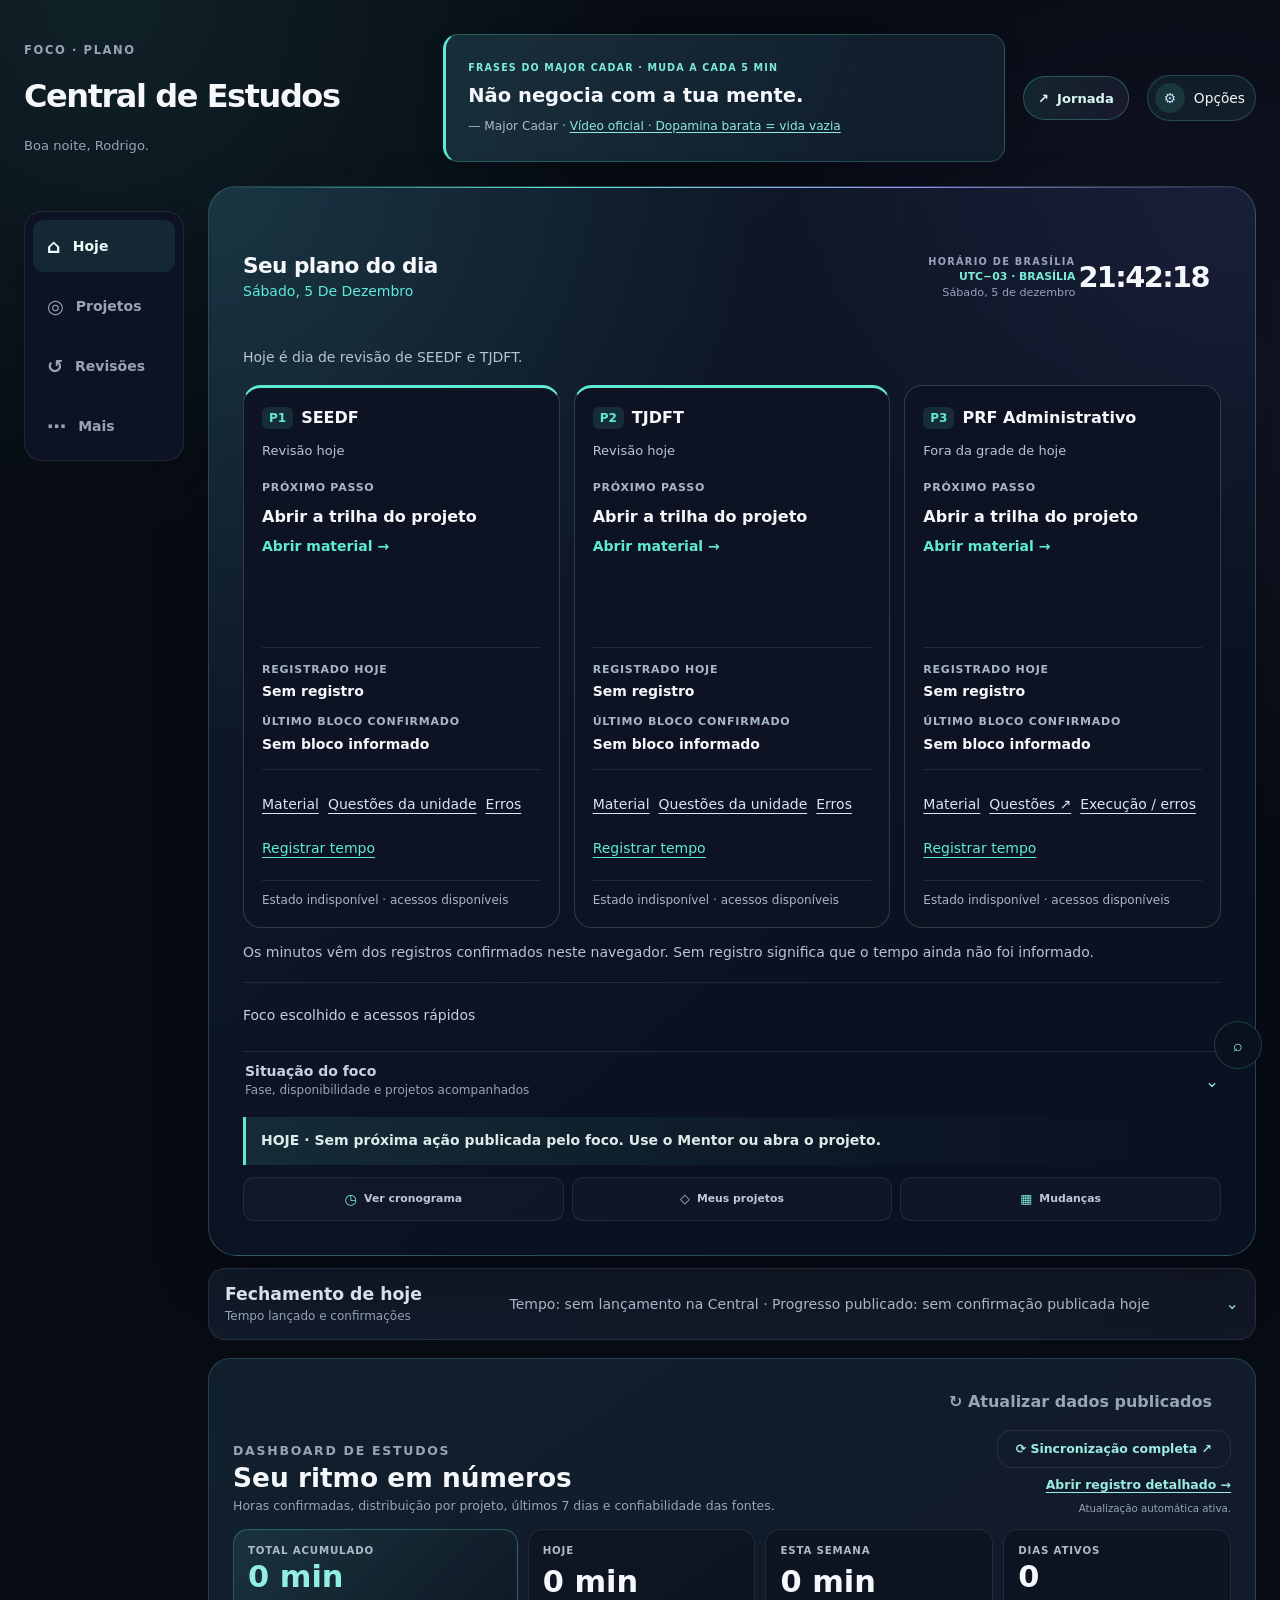
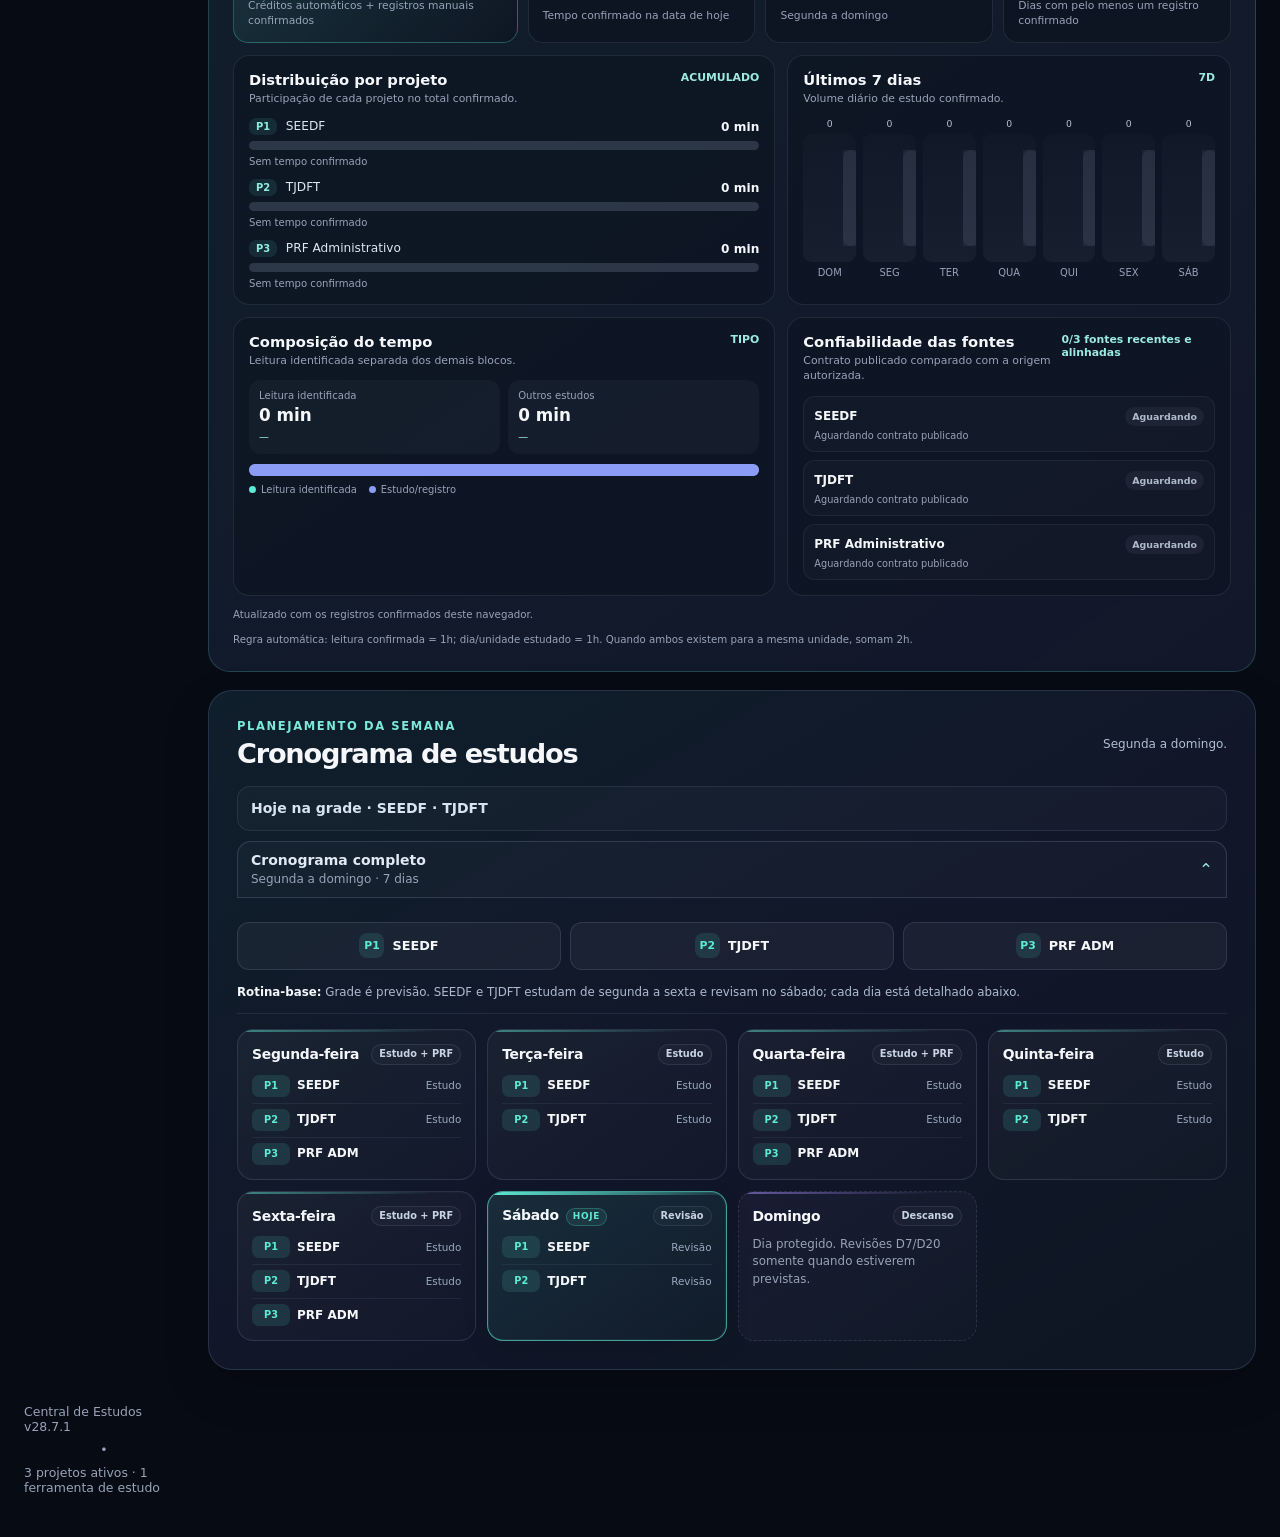
==== commit e767648b: "feat: distinguish published refresh from full GitHub sync" ====
--- a/index.html
+++ b/index.html
@@ -1,3 +1,3 @@
-<!doctype html><html lang="pt-BR"><head><meta charset="utf-8" /><meta name="viewport" content="width=device-width, initial-scale=1" /><meta name="theme-color" content="#070b14" /><meta name="description" content="Central de Estudos: projetos e registro de horas estudadas." /><meta name="color-scheme" content="dark" /><meta name="referrer" content="strict-origin-when-cross-origin" /><meta http-equiv="Content-Security-Policy" content="default-src 'self'; script-src 'self'; style-src 'self'; img-src 'self' data:; font-src 'self'; connect-src 'self' https://api.github.com https://fqqkkyusnzhuuizahkww.supabase.co; worker-src 'self'; manifest-src 'self'; object-src 'none'; base-uri 'none'; form-action 'none'; frame-src 'none'; upgrade-insecure-requests" /><title>Central de Estudos</title><link rel="icon" href="./assets/icon.svg" type="image/svg+xml" /><link rel="manifest" href="./manifest.webmanifest" /><link rel="stylesheet" href="./css/app.css" /><link rel="stylesheet" href="./css/catalog-v4.css" /><link rel="stylesheet" href="./css/personalization-v5.css" /><link rel="stylesheet" href="./css/timeline-v8.css" /><link rel="stylesheet" href="./css/pro-v11.css" /><link rel="stylesheet" href="./css/operational-v13.css?v=28.7.1" /><link rel="stylesheet" href="./css/workspace-v24.css" /><link rel="stylesheet" href="./css/workspace-v26.css?v=portfolio-20260930" /><link rel="stylesheet" href="./css/workspace-v27.css" /><link rel="stylesheet" href="./css/study-log-v1.css?v=28.8.0" /><link rel="stylesheet" href="./css/study-dashboard-v1.css?v=28.9.2" /><link rel="stylesheet" href="./css/study-planner-v1.css?v=28.2.0" /><link rel="stylesheet" href="./css/home-v1.css?v=home-20260929d" /><link rel="stylesheet" href="./css/home-v2.css?v=28.7.1" /><link rel="stylesheet" href="./css/ecosystem-v1.css?v=28.1.0" /><link rel="stylesheet" href="./css/daily-message-v1.css?v=28.7.1" /><link rel="stylesheet" href="./css/daily-workspace-v1.css?v=28.7.1-mobile-clock-2"></head><body><a class="skip-link" href="#conteudo">Ir para o conteúdo</a><div class="shell"><header class="topbar"><div><p class="eyebrow">FOCO · PLANO</p><h1>Central de Estudos</h1><p id="greeting" class="topbar-greeting">Seu próximo passo começa aqui.</p><figure class="daily-message-v1" aria-label="Frases do Major Cadar" aria-live="polite" aria-atomic="true"><p class="daily-message-heading">FRASES DO MAJOR CADAR · MUDA A CADA 5 MIN</p><blockquote id="daily-motivation" class="daily-message-text">Seja forte ou seja vencido.</blockquote><p class="daily-message-attribution">— <span id="daily-motivation-author">Major Cadar</span> · <a id="daily-motivation-source" href="https://www.instagram.com/caveiracadar09/" target="_blank" rel="noopener noreferrer">Caveira Cadar 09 · perfil oficial</a></p></figure></div><a id="journey-link" class="journey-link" href="https://rodrigorosadantas.github.io/plano-de-transicao/" aria-label="Abrir Jornada, Painel Estratégico"><span aria-hidden="true">↗</span><span>Jornada</span></a><button id="quick-options" class="user-pill" type="button" aria-label="Abrir opções"><span class="avatar" aria-hidden="true">⚙</span><span>Opções</span></button></header><nav class="pro-nav" aria-label="Navegação principal da Central"><a class="pro-nav-link" href="#agora"><span aria-hidden="true">⌂</span><span>Hoje</span></a><a class="pro-nav-link" href="#projetos"><span aria-hidden="true">◎</span><span>Projetos</span></a><a class="pro-nav-link" href="#revisoes"><span aria-hidden="true">↺</span><span>Revisões</span></a><a class="pro-nav-link" href="#mais"><span aria-hidden="true">⋯</span><span>Mais</span></a></nav><main id="conteudo"><div id="system-notice" class="system-notice is-hidden" role="status" aria-live="polite"></div><div id="pwa-update-notice" class="system-notice pwa-update-notice is-hidden" role="status" aria-live="polite"></div><section id="agora" data-screen="today" class="pro-now command-center" aria-labelledby="daily-plan-title"><div class="daily-plan" aria-labelledby="daily-plan-title"><div class="daily-plan-header"><div><h2 id="daily-plan-title">Seu plano do dia</h2><p id="daily-plan-date"></p></div><div class="presence-clock command-clock"><span class="pro-now-kicker">HORÁRIO DE BRASÍLIA</span><span class="clock-zone">UTC−03 · BRASÍLIA</span><time id="brasilia-time" aria-label="Horário de Brasília, atualizado a cada segundo">--:--:--</time><span id="brasilia-date" class="pro-now-meta">A data aparecerá aqui.</span></div></div><p id="daily-plan-caption" class="daily-caption">Siga a grade do dia e retome a próxima ação de cada projeto.</p><div id="daily-plan-cards" class="daily-plan-cards"><article class="daily-project-card"><h3><a data-daily-project="seedf" href="https://rodrigorosadantas.github.io/seedf-ppge-dashboard/leis/">SEEDF</a></h3><p>Consultar material e próxima ação no projeto.</p></article><article class="daily-project-card"><h3><a data-daily-project="tjdft" href="https://rodrigorosadantas.github.io/tjdft-dashboard/portugues-rlm/">TJDFT</a></h3><p>Consultar material e próxima ação no projeto.</p></article><article class="daily-project-card"><h3><a data-daily-project="prf-adm" href="https://rodrigorosadantas.github.io/prf-administrativo-dashboard/#leitura">PRF Administrativo</a></h3><p>Consultar material e próxima ação no projeto.</p></article></div><p id="daily-records-note" class="daily-records-note">Os minutos vêm dos registros confirmados neste navegador.</p></div><details class="daily-focus-details"><summary>Foco escolhido e acessos rápidos</summary><div class="command-grid presence-v21"><div class="command-main"><div class="command-status"><span class="command-chip command-chip-live"><span class="live-dot"></span>HOJE · V28.7.1</span><span class="command-chip">FOCO · <strong id="pro-now-focus-name">SEEDF</strong></span></div><p class="eyebrow">PLANO DE HOJE</p><h2 id="pro-now-title">Seu foco de hoje.</h2><p id="pro-now-focus-description" class="command-lead">Gestor + Analista — Apoio Administrativo</p><div class="command-actions"><a id="pro-now-focus-link" class="command-primary" href="https://rodrigorosadantas.github.io/seedf-ppge-dashboard/">Abrir foco agora ↗</a><a id="home-study-log" class="command-secondary" href="#projetos">Registrar estudo</a><a id="focus-new-tab" class="command-secondary is-hidden" href="https://rodrigorosadantas.github.io/seedf-ppge-dashboard/" target="_blank" rel="noopener">Nova guia ↗</a></div></div></div></details><details class="command-context"><summary><span><strong>Situação do foco</strong><small>Fase, disponibilidade e projetos acompanhados</small></span><span class="command-context-icon" aria-hidden="true">⌄</span></summary><div class="command-metrics"><article class="command-metric"><span>FASE</span><strong id="pro-now-focus-meta">Pré-edital</strong><small id="pro-now-focus-note">Prioridade padrão configurada na Central.</small></article><article class="command-metric"><span>STATUS</span><strong id="pro-now-focus-health" class="health health-checking"><span class="dot"></span>Verificando</strong><small id="pro-now-focus-health-hint">Disponibilidade técnica</small></article><article class="command-metric"><span>EVOLUÇÃO</span><strong id="pro-now-project-count">3 ativos</strong><small id="pro-now-project-meta">P1 SEEDF · P2 TJDFT · P3 PRF ADM</small></article></div></details><div id="pro-now-focus-operational" class="command-next is-hidden"></div><nav class="command-shortcuts" aria-label="Atalhos do centro de comando"><a href="#agenda-semanal">Ver cronograma</a><a href="#projetos">Meus projetos</a><a href="#inbox">Mudanças</a></nav></section><details id="daily-closeout" data-screen="today" class="daily-closeout-v1"><summary><span class="closeout-summary-title"><strong>Fechamento de hoje</strong><small>Tempo lançado e confirmações</small></span><span id="closeout-quickline" class="closeout-quickline" aria-live="polite">Aguardando dados operacionais de hoje.</span><span class="closeout-expand-icon" aria-hidden="true">⌄</span></summary><div class="command-next closeout-summary" aria-live="polite"><p class="closeout-loading">Aguardando os dados publicados do dia. A grade é previsão; os registros locais ficam em Projetos.</p></div><p class="closeout-footer"><span class="closeout-footer-label">MENTOR</span> <a href="./mentor/">Ver análise detalhada →</a></p></details><section id="home-study-hours" data-screen="today" class="study-analytics" aria-labelledby="home-study-hours-title"><div class="study-analytics-head"><div><p class="eyebrow">DASHBOARD DE ESTUDOS</p><h2 id="home-study-hours-title">Seu ritmo em números</h2><p>Horas confirmadas, distribuição por projeto, últimos 7 dias e confiabilidade das fontes.</p></div><div class="study-analytics-actions"><button class="button button-quiet" type="button" data-manual-refresh>↻ Atualizar agora</button><a href="#projetos">Abrir registro detalhado →</a><span class="manual-refresh-status" data-manual-refresh-status aria-live="polite">Atualização automática ativa.</span></div></div><div class="study-kpis" aria-label="Indicadores principais de estudo"><article class="study-kpi study-kpi-primary"><span>TOTAL ACUMULADO</span><strong id="dashboard-total">0 min</strong><small>Créditos automáticos + registros manuais confirmados</small></article><article class="study-kpi"><span>HOJE</span><strong id="dashboard-today">0 min</strong><small>Tempo confirmado na data de hoje</small></article><article class="study-kpi"><span>ESTA SEMANA</span><strong id="dashboard-week">0 min</strong><small>Segunda a domingo</small></article><article class="study-kpi"><span>DIAS ATIVOS</span><strong id="dashboard-days">0</strong><small>Dias com pelo menos um registro confirmado</small></article></div><div class="study-dashboard-grid"><article class="study-dashboard-card"><div class="study-dashboard-card-head"><div><h3>Distribuição por projeto</h3><p>Participação de cada projeto no total confirmado.</p></div><span>ACUMULADO</span></div><div id="dashboard-projects" class="dashboard-projects" aria-live="polite"></div></article><article class="study-dashboard-card"><div class="study-dashboard-card-head"><div><h3>Últimos 7 dias</h3><p>Volume diário de estudo confirmado.</p></div><span>7D</span></div><div id="dashboard-seven-days" class="dashboard-seven-days" aria-label="Horas estudadas nos últimos sete dias"></div></article><article class="study-dashboard-card"><div class="study-dashboard-card-head"><div><h3>Composição do tempo</h3><p>Leitura identificada separada dos demais blocos.</p></div><span>TIPO</span></div><div class="dashboard-composition-values"><div class="dashboard-composition-value"><span>Leitura identificada</span><strong id="dashboard-reading">0 min</strong><small id="dashboard-reading-share">—</small></div><div class="dashboard-composition-value"><span>Outros estudos</span><strong id="dashboard-study">0 min</strong><small id="dashboard-study-share">—</small></div></div><progress id="dashboard-composition-progress" class="dashboard-composition-progress" max="100" value="0" aria-label="Composição do tempo: leitura e outros estudos"></progress><div class="dashboard-composition-legend"><span>Leitura identificada</span><span>Estudo/registro</span></div></article><article class="study-dashboard-card"><div class="study-dashboard-card-head"><div><h3>Confiabilidade das fontes</h3><p>Contrato publicado comparado com a origem autorizada.</p></div><span id="dashboard-integrity-summary">0/3 fontes recentes e alinhadas</span></div><div id="dashboard-integrity" class="dashboard-integrity" aria-live="polite"></div></article></div><p id="dashboard-updated" class="study-dashboard-foot">Carregando dados confirmados.</p><p class="study-dashboard-foot">Regra automática: leitura confirmada = 1h; dia/unidade estudado = 1h. Quando ambos existem para a mesma unidade, somam 2h.</p><span id="home-study-total" hidden>0 min</span><span id="home-study-today" hidden>0 min</span><span id="home-study-week" hidden>0 min</span><span id="home-study-projects" hidden>—</span></section><section id="agenda-semanal" data-screen="today" class="section weekly-schedule-v27" aria-labelledby="weekly-schedule-title"><div class="section-heading"><div><p class="eyebrow">PLANEJAMENTO DA SEMANA</p><h2 id="weekly-schedule-title">Cronograma de estudos</h2></div><p class="muted compact">Segunda a domingo.</p></div><p id="today-week-preview" class="today-week-preview">Hoje na grade: carregando agenda.</p><details id="week-schedule-details" class="week-schedule-details" open><summary><span><strong>Cronograma completo</strong><small>Segunda a domingo · 7 dias</small></span><span class="week-disclosure-icon" aria-hidden="true">⌄</span></summary><div class="week-schedule-content"><div class="weekly-priority-strip" aria-label="Prioridades de estudo"><a class="schedule-priority-chip" data-priority="1" href="/seedf-ppge-dashboard/"><span>P1</span><strong>SEEDF</strong></a><a class="schedule-priority-chip" data-priority="2" href="/tjdft-dashboard/"><span>P2</span><strong>TJDFT</strong></a><a class="schedule-priority-chip" data-priority="3" href="https://rodrigorosadantas.github.io/prf-administrativo-dashboard/"><span>P3</span><strong>PRF ADM</strong></a></div><p class="weekly-routine-summary"><strong>Rotina-base:</strong> Grade é previsão. SEEDF e TJDFT estudam de segunda a sexta e revisam no sábado; cada dia está detalhado abaixo.</p><div class="schedule-day-grid" aria-label="Cronograma dia a dia, de segunda-feira a domingo"><article class="schedule-day-card" data-weekday="monday" aria-labelledby="schedule-day-monday"><div class="schedule-day-heading"><h3 id="schedule-day-monday">Segunda-feira</h3><span>Estudo + PRF</span></div><ul class="schedule-items"><li class="schedule-item"><span class="schedule-mark">P1</span><span class="schedule-item-copy"><a href="/seedf-ppge-dashboard/">SEEDF</a><small>Estudo</small></span></li><li class="schedule-item"><span class="schedule-mark">P2</span><span class="schedule-item-copy"><a href="/tjdft-dashboard/">TJDFT</a><small>Estudo</small></span></li><li class="schedule-item"><span class="schedule-mark">P3</span><span class="schedule-item-copy"><a href="/prf-administrativo-dashboard/">PRF ADM</a></span></li></ul></article><article class="schedule-day-card" data-weekday="tuesday" aria-labelledby="schedule-day-tuesday"><div class="schedule-day-heading"><h3 id="schedule-day-tuesday">Terça-feira</h3><span>Estudo</span></div><ul class="schedule-items"><li class="schedule-item"><span class="schedule-mark">P1</span><span class="schedule-item-copy"><a href="/seedf-ppge-dashboard/">SEEDF</a><small>Estudo</small></span></li><li class="schedule-item"><span class="schedule-mark">P2</span><span class="schedule-item-copy"><a href="/tjdft-dashboard/">TJDFT</a><small>Estudo</small></span></li></ul></article><article class="schedule-day-card" data-weekday="wednesday" aria-labelledby="schedule-day-wednesday"><div class="schedule-day-heading"><h3 id="schedule-day-wednesday">Quarta-feira</h3><span>Estudo + PRF</span></div><ul class="schedule-items"><li class="schedule-item"><span class="schedule-mark">P1</span><span class="schedule-item-copy"><a href="/seedf-ppge-dashboard/">SEEDF</a><small>Estudo</small></span></li><li class="schedule-item"><span class="schedule-mark">P2</span><span class="schedule-item-copy"><a href="/tjdft-dashboard/">TJDFT</a><small>Estudo</small></span></li><li class="schedule-item"><span class="schedule-mark">P3</span><span class="schedule-item-copy"><a href="/prf-administrativo-dashboard/">PRF ADM</a></span></li></ul></article><article class="schedule-day-card" data-weekday="thursday" aria-labelledby="schedule-day-thursday"><div class="schedule-day-heading"><h3 id="schedule-day-thursday">Quinta-feira</h3><span>Estudo</span></div><ul class="schedule-items"><li class="schedule-item"><span class="schedule-mark">P1</span><span class="schedule-item-copy"><a href="/seedf-ppge-dashboard/">SEEDF</a><small>Estudo</small></span></li><li class="schedule-item"><span class="schedule-mark">P2</span><span class="schedule-item-copy"><a href="/tjdft-dashboard/">TJDFT</a><small>Estudo</small></span></li></ul></article><article class="schedule-day-card" data-weekday="friday" aria-labelledby="schedule-day-friday"><div class="schedule-day-heading"><h3 id="schedule-day-friday">Sexta-feira</h3><span>Estudo + PRF</span></div><ul class="schedule-items"><li class="schedule-item"><span class="schedule-mark">P1</span><span class="schedule-item-copy"><a href="/seedf-ppge-dashboard/">SEEDF</a><small>Estudo</small></span></li><li class="schedule-item"><span class="schedule-mark">P2</span><span class="schedule-item-copy"><a href="/tjdft-dashboard/">TJDFT</a><small>Estudo</small></span></li><li class="schedule-item"><span class="schedule-mark">P3</span><span class="schedule-item-copy"><a href="/prf-administrativo-dashboard/">PRF ADM</a></span></li></ul></article><article class="schedule-day-card" data-weekday="saturday" aria-labelledby="schedule-day-saturday"><div class="schedule-day-heading"><h3 id="schedule-day-saturday">Sábado</h3><span>Revisão</span></div><ul class="schedule-items"><li class="schedule-item"><span class="schedule-mark">P1</span><span class="schedule-item-copy"><a href="/seedf-ppge-dashboard/">SEEDF</a><small>Revisão</small></span></li><li class="schedule-item"><span class="schedule-mark">P2</span><span class="schedule-item-copy"><a href="/tjdft-dashboard/">TJDFT</a><small>Revisão</small></span></li></ul></article><article class="schedule-day-card schedule-day-rest-v27" data-weekday="sunday" aria-labelledby="schedule-day-sunday"><div class="schedule-day-heading"><h3 id="schedule-day-sunday">Domingo</h3><span>Descanso</span></div><p>Dia protegido. Revisões D7/D20 somente quando estiverem previstas.</p></article></div></div></details></section><section id="revisoes" data-screen="reviews" class="reviews-screen" aria-labelledby="review-title"><div class="review-header"><div><p class="eyebrow">CONTINUIDADE DO ESTUDO</p><h2 id="review-title">Revisões e erros</h2></div><button id="daily-refresh" class="daily-action" type="button">Atualizar painel</button></div><p class="review-intro">Veja as pendências informadas e abra o registro no projeto de origem.</p><p id="review-overview" class="daily-caption" role="status">Aguardando os dados publicados pelos projetos.</p><div id="review-project-cards" class="review-project-cards"><p>Os acessos diretos continuam disponíveis em Projetos.</p></div><p id="daily-refresh-status" class="refresh-help" role="status"></p><p class="refresh-help">Atualizar painel consulta os estados publicados. Para atualizar os dados do Notion, use a sincronização dentro de cada projeto.</p></section><section id="mais" data-screen="more" class="more-screen" aria-labelledby="more-title"><p class="eyebrow">ACESSOS DA CENTRAL</p><h2 id="more-title">Mais caminhos, no seu ritmo</h2><p class="daily-caption">Retome, acompanhe e organize seu espaço.</p><div class="more-grid"><a class="more-link" href="./mentor/"><strong>Mentor</strong><small>Próxima ação e sinais de cada projeto.</small><span aria-hidden="true">↗</span></a><a class="more-link" href="#retomada"><strong>Retomada</strong><small>Foco escolhido e último ambiente aberto.</small><span aria-hidden="true">→</span></a><a class="more-link" href="#inbox"><strong>Mudanças e alertas</strong><small>Novidades publicadas pelos projetos.</small><span aria-hidden="true">→</span></a><a class="more-link" href="#activity-panel"><strong>Histórico da Central</strong><small>Acessos e mudanças registrados neste aparelho.</small><span aria-hidden="true">→</span></a><a class="more-link" href="#evolucao"><strong>Panorama e preferências</strong><small>Radar, exibição, diagnóstico e backup.</small><span aria-hidden="true">→</span></a><a class="more-link" href="https://rodrigorosadantas.github.io/plano-de-transicao/"><strong>Jornada</strong><small>Abrir o Painel Estratégico.</small><span aria-hidden="true">↗</span></a></div></section><section id="retomada" data-screen="resume" class="section resume-screen" aria-labelledby="resume-screen-title"><div class="section-heading"><div><p class="eyebrow">RETOMADA</p><h2 id="resume-screen-title">Volte ao ponto que você escolheu.</h2></div><p class="muted compact">A Central separa sua prioridade do último acesso. Navegação não mede estudo nem progresso.</p></div><div class="resume-screen-grid"><article class="resume-screen-card"><p class="eyebrow">FOCO ESCOLHIDO</p><h3 id="resume-focus-name">SEEDF</h3><p id="resume-focus-meta">Prioridade escolhida por você na Central.</p><a id="resume-focus-link" class="command-primary" href="https://rodrigorosadantas.github.io/seedf-ppge-dashboard/">Abrir foco →</a></article><article class="resume-screen-card"><p class="eyebrow">ÚLTIMO ACESSO</p><div class="command-resume"><div><span class="pro-now-kicker">ÚLTIMO ACESSO</span><strong id="pro-now-resume-name">Nenhum projeto aberto</strong><span id="pro-now-resume-meta">O último ambiente aberto pela Central aparecerá aqui.</span></div><div class="command-resume-actions"><a id="resume-button" class="command-resume-action is-hidden" href="#">Retomar →</a><a class="command-resume-action" href="#projetos">Trocar foco ↓</a></div></div></article></div></section><section id="inbox" data-screen="inbox" class="section inbox-screen" aria-labelledby="inbox-title"><div class="section-heading"><div><p class="eyebrow">INBOX OPERACIONAL</p><h2 id="inbox-title">Ações e alertas publicados</h2></div><p class="inbox-note">Sinais dos contratos validados. A Central não gera ações, não classifica projetos e não muda seu foco.</p></div><div aria-labelledby="published-changes-title"><h3 id="published-changes-title">Mudanças desde a última conferência</h3><p>Dados de contratos validados neste aparelho; cache identificado. Não mede estudo nem progresso.</p><div id="published-changes-list" aria-live="polite"><p>Aguardando contratos válidos.</p></div></div><div id="inbox-toolbar" class="inbox-toolbar"></div><div id="inbox-list" class="operational-grid" aria-live="polite" aria-atomic="false"><p class="routing-empty">Aguardando contratos read-only válidos. Ações e alertas publicados aparecerão aqui.</p></div></section><section id="evolucao" data-screen="evolution" class="section evolution-screen" aria-labelledby="evolution-screen-title"><div class="section-heading"><div><p class="eyebrow">EVOLUÇÃO</p><h2 id="evolution-screen-title">Panorama dos projetos</h2></div><p class="muted compact">Estado operacional e técnico. A orientação adaptativa agora tem página própria.</p><a class="button button-quiet" href="./mentor/">Abrir Mentor →</a><a class="button button-quiet" href="#diagnostico">Estado técnico</a></div><section id="operational-panel" class="section operational-panel" aria-labelledby="operational-title" hidden><div class="section-heading"><div><p class="eyebrow">RADAR OPERACIONAL</p><h2 id="operational-title">Situação dos concursos</h2></div><p class="muted compact">Estado publicado por cada projeto: fase, ciclo, unidade e próxima ação. Sem ranking.</p><button id="refresh-all-contracts" class="button button-quiet" type="button">Atualizar tudo</button></div><div id="operational-list" class="operational-grid" aria-live="polite" aria-atomic="false"></div></section><details id="preferences-panel" class="preferences-panel"><summary><span><span class="eyebrow">PREFERÊNCIAS</span><strong>Opções da Central</strong></span><span class="preferences-local-badge">Só neste aparelho</span></summary><div class="preferences-body"><p class="preferences-intro">Densidade, detalhes técnicos e ordem dos projetos ficam somente neste aparelho.</p><div class="preferences-grid"><label class="preferences-field"><span>Densidade</span><select id="preference-density"><option value="comfortable">Confortável</option><option value="compact">Compacta</option></select></label><label class="preferences-toggle"><input id="preference-technical" type="checkbox" checked /><span><strong>Detalhes técnicos nos cards</strong><small>Disponibilidade, publicação e deploy continuam no Pulso da Central.</small></span></label></div><div class="preferences-order"><div><h3>Ordem dos projetos</h3><p>Mover um projeto ativa novamente a “Ordem padrão” do catálogo.</p></div><div id="preferences-order-list" class="preferences-order-list" aria-live="polite"></div></div><section class="saved-views manual-refresh-settings" aria-labelledby="manual-refresh-settings-title"><div class="saved-views-head"><div><h3 id="manual-refresh-settings-title">Atualização manual</h3><p class="saved-views-intro">Reconsulta agora os contratos públicos de SEEDF, TJDFT e PRF Administrativo e a conferência federada já disponível.</p></div><button class="button button-quiet" type="button" data-manual-refresh>↻ Atualizar agora</button></div><p class="preferences-status" data-manual-refresh-status aria-live="polite">Atualização automática ativa. A ponte Notion → GitHub continua protegida no servidor.</p><p class="saved-views-intro"><a href="https://github.com/RodrigoRosaDantas/central-estudos/actions/workflows/sync-integrations.yml" target="_blank" rel="noopener noreferrer">Abrir sincronização completa no GitHub Actions ↗</a></p></section><section class="saved-views" aria-labelledby="saved-views-title"><div class="saved-views-head"><h3 id="saved-views-title">Views salvas</h3><button id="saved-view-save" class="button button-quiet" type="button">Salvar tela atual</button></div><p class="saved-views-intro">Cada view guarda a tela, filtros da Inbox e aba do Workspace. Foco, histórico e contratos não entram na view.</p><div id="saved-view-list" class="saved-view-list" aria-live="polite"><p class="saved-views-empty">Nenhuma view salva neste aparelho.</p></div></section><div class="preferences-footer"><p id="preferences-status" class="preferences-status" aria-live="polite">Preferências salvas somente neste navegador.</p><button id="preferences-reset" class="button button-ghost" type="button">Restaurar padrões</button></div></div></details>
+<!doctype html><html lang="pt-BR"><head><meta charset="utf-8" /><meta name="viewport" content="width=device-width, initial-scale=1" /><meta name="theme-color" content="#070b14" /><meta name="description" content="Central de Estudos: projetos e registro de horas estudadas." /><meta name="color-scheme" content="dark" /><meta name="referrer" content="strict-origin-when-cross-origin" /><meta http-equiv="Content-Security-Policy" content="default-src 'self'; script-src 'self'; style-src 'self'; img-src 'self' data:; font-src 'self'; connect-src 'self' https://api.github.com https://fqqkkyusnzhuuizahkww.supabase.co; worker-src 'self'; manifest-src 'self'; object-src 'none'; base-uri 'none'; form-action 'none'; frame-src 'none'; upgrade-insecure-requests" /><title>Central de Estudos</title><link rel="icon" href="./assets/icon.svg" type="image/svg+xml" /><link rel="manifest" href="./manifest.webmanifest" /><link rel="stylesheet" href="./css/app.css" /><link rel="stylesheet" href="./css/catalog-v4.css" /><link rel="stylesheet" href="./css/personalization-v5.css" /><link rel="stylesheet" href="./css/timeline-v8.css" /><link rel="stylesheet" href="./css/pro-v11.css" /><link rel="stylesheet" href="./css/operational-v13.css?v=28.7.1" /><link rel="stylesheet" href="./css/workspace-v24.css" /><link rel="stylesheet" href="./css/workspace-v26.css?v=portfolio-20260930" /><link rel="stylesheet" href="./css/workspace-v27.css" /><link rel="stylesheet" href="./css/study-log-v1.css?v=28.8.0" /><link rel="stylesheet" href="./css/study-dashboard-v1.css?v=28.9.2" /><link rel="stylesheet" href="./css/study-planner-v1.css?v=28.2.0" /><link rel="stylesheet" href="./css/home-v1.css?v=home-20260929d" /><link rel="stylesheet" href="./css/home-v2.css?v=28.7.1" /><link rel="stylesheet" href="./css/ecosystem-v1.css?v=28.1.0" /><link rel="stylesheet" href="./css/daily-message-v1.css?v=28.7.1" /><link rel="stylesheet" href="./css/daily-workspace-v1.css?v=28.7.1-mobile-clock-2"></head><body><a class="skip-link" href="#conteudo">Ir para o conteúdo</a><div class="shell"><header class="topbar"><div><p class="eyebrow">FOCO · PLANO</p><h1>Central de Estudos</h1><p id="greeting" class="topbar-greeting">Seu próximo passo começa aqui.</p><figure class="daily-message-v1" aria-label="Frases do Major Cadar" aria-live="polite" aria-atomic="true"><p class="daily-message-heading">FRASES DO MAJOR CADAR · MUDA A CADA 5 MIN</p><blockquote id="daily-motivation" class="daily-message-text">Seja forte ou seja vencido.</blockquote><p class="daily-message-attribution">— <span id="daily-motivation-author">Major Cadar</span> · <a id="daily-motivation-source" href="https://www.instagram.com/caveiracadar09/" target="_blank" rel="noopener noreferrer">Caveira Cadar 09 · perfil oficial</a></p></figure></div><a id="journey-link" class="journey-link" href="https://rodrigorosadantas.github.io/plano-de-transicao/" aria-label="Abrir Jornada, Painel Estratégico"><span aria-hidden="true">↗</span><span>Jornada</span></a><button id="quick-options" class="user-pill" type="button" aria-label="Abrir opções"><span class="avatar" aria-hidden="true">⚙</span><span>Opções</span></button></header><nav class="pro-nav" aria-label="Navegação principal da Central"><a class="pro-nav-link" href="#agora"><span aria-hidden="true">⌂</span><span>Hoje</span></a><a class="pro-nav-link" href="#projetos"><span aria-hidden="true">◎</span><span>Projetos</span></a><a class="pro-nav-link" href="#revisoes"><span aria-hidden="true">↺</span><span>Revisões</span></a><a class="pro-nav-link" href="#mais"><span aria-hidden="true">⋯</span><span>Mais</span></a></nav><main id="conteudo"><div id="system-notice" class="system-notice is-hidden" role="status" aria-live="polite"></div><div id="pwa-update-notice" class="system-notice pwa-update-notice is-hidden" role="status" aria-live="polite"></div><section id="agora" data-screen="today" class="pro-now command-center" aria-labelledby="daily-plan-title"><div class="daily-plan" aria-labelledby="daily-plan-title"><div class="daily-plan-header"><div><h2 id="daily-plan-title">Seu plano do dia</h2><p id="daily-plan-date"></p></div><div class="presence-clock command-clock"><span class="pro-now-kicker">HORÁRIO DE BRASÍLIA</span><span class="clock-zone">UTC−03 · BRASÍLIA</span><time id="brasilia-time" aria-label="Horário de Brasília, atualizado a cada segundo">--:--:--</time><span id="brasilia-date" class="pro-now-meta">A data aparecerá aqui.</span></div></div><p id="daily-plan-caption" class="daily-caption">Siga a grade do dia e retome a próxima ação de cada projeto.</p><div id="daily-plan-cards" class="daily-plan-cards"><article class="daily-project-card"><h3><a data-daily-project="seedf" href="https://rodrigorosadantas.github.io/seedf-ppge-dashboard/leis/">SEEDF</a></h3><p>Consultar material e próxima ação no projeto.</p></article><article class="daily-project-card"><h3><a data-daily-project="tjdft" href="https://rodrigorosadantas.github.io/tjdft-dashboard/portugues-rlm/">TJDFT</a></h3><p>Consultar material e próxima ação no projeto.</p></article><article class="daily-project-card"><h3><a data-daily-project="prf-adm" href="https://rodrigorosadantas.github.io/prf-administrativo-dashboard/#leitura">PRF Administrativo</a></h3><p>Consultar material e próxima ação no projeto.</p></article></div><p id="daily-records-note" class="daily-records-note">Os minutos vêm dos registros confirmados neste navegador.</p></div><details class="daily-focus-details"><summary>Foco escolhido e acessos rápidos</summary><div class="command-grid presence-v21"><div class="command-main"><div class="command-status"><span class="command-chip command-chip-live"><span class="live-dot"></span>HOJE · V28.7.1</span><span class="command-chip">FOCO · <strong id="pro-now-focus-name">SEEDF</strong></span></div><p class="eyebrow">PLANO DE HOJE</p><h2 id="pro-now-title">Seu foco de hoje.</h2><p id="pro-now-focus-description" class="command-lead">Gestor + Analista — Apoio Administrativo</p><div class="command-actions"><a id="pro-now-focus-link" class="command-primary" href="https://rodrigorosadantas.github.io/seedf-ppge-dashboard/">Abrir foco agora ↗</a><a id="home-study-log" class="command-secondary" href="#projetos">Registrar estudo</a><a id="focus-new-tab" class="command-secondary is-hidden" href="https://rodrigorosadantas.github.io/seedf-ppge-dashboard/" target="_blank" rel="noopener">Nova guia ↗</a></div></div></div></details><details class="command-context"><summary><span><strong>Situação do foco</strong><small>Fase, disponibilidade e projetos acompanhados</small></span><span class="command-context-icon" aria-hidden="true">⌄</span></summary><div class="command-metrics"><article class="command-metric"><span>FASE</span><strong id="pro-now-focus-meta">Pré-edital</strong><small id="pro-now-focus-note">Prioridade padrão configurada na Central.</small></article><article class="command-metric"><span>STATUS</span><strong id="pro-now-focus-health" class="health health-checking"><span class="dot"></span>Verificando</strong><small id="pro-now-focus-health-hint">Disponibilidade técnica</small></article><article class="command-metric"><span>EVOLUÇÃO</span><strong id="pro-now-project-count">3 ativos</strong><small id="pro-now-project-meta">P1 SEEDF · P2 TJDFT · P3 PRF ADM</small></article></div></details><div id="pro-now-focus-operational" class="command-next is-hidden"></div><nav class="command-shortcuts" aria-label="Atalhos do centro de comando"><a href="#agenda-semanal">Ver cronograma</a><a href="#projetos">Meus projetos</a><a href="#inbox">Mudanças</a></nav></section><details id="daily-closeout" data-screen="today" class="daily-closeout-v1"><summary><span class="closeout-summary-title"><strong>Fechamento de hoje</strong><small>Tempo lançado e confirmações</small></span><span id="closeout-quickline" class="closeout-quickline" aria-live="polite">Aguardando dados operacionais de hoje.</span><span class="closeout-expand-icon" aria-hidden="true">⌄</span></summary><div class="command-next closeout-summary" aria-live="polite"><p class="closeout-loading">Aguardando os dados publicados do dia. A grade é previsão; os registros locais ficam em Projetos.</p></div><p class="closeout-footer"><span class="closeout-footer-label">MENTOR</span> <a href="./mentor/">Ver análise detalhada →</a></p></details><section id="home-study-hours" data-screen="today" class="study-analytics" aria-labelledby="home-study-hours-title"><div class="study-analytics-head"><div><p class="eyebrow">DASHBOARD DE ESTUDOS</p><h2 id="home-study-hours-title">Seu ritmo em números</h2><p>Horas confirmadas, distribuição por projeto, últimos 7 dias e confiabilidade das fontes.</p></div><div class="study-analytics-actions"><button class="button button-quiet" type="button" data-manual-refresh>↻ Atualizar dados publicados</button><a class="button button-ghost" href="https://github.com/RodrigoRosaDantas/central-estudos/actions/workflows/full-refresh.yml" target="_blank" rel="noopener noreferrer">⟳ Sincronização completa ↗</a><a href="#projetos">Abrir registro detalhado →</a><span class="manual-refresh-status" data-manual-refresh-status aria-live="polite">Atualização automática ativa.</span></div></div><div class="study-kpis" aria-label="Indicadores principais de estudo"><article class="study-kpi study-kpi-primary"><span>TOTAL ACUMULADO</span><strong id="dashboard-total">0 min</strong><small>Créditos automáticos + registros manuais confirmados</small></article><article class="study-kpi"><span>HOJE</span><strong id="dashboard-today">0 min</strong><small>Tempo confirmado na data de hoje</small></article><article class="study-kpi"><span>ESTA SEMANA</span><strong id="dashboard-week">0 min</strong><small>Segunda a domingo</small></article><article class="study-kpi"><span>DIAS ATIVOS</span><strong id="dashboard-days">0</strong><small>Dias com pelo menos um registro confirmado</small></article></div><div class="study-dashboard-grid"><article class="study-dashboard-card"><div class="study-dashboard-card-head"><div><h3>Distribuição por projeto</h3><p>Participação de cada projeto no total confirmado.</p></div><span>ACUMULADO</span></div><div id="dashboard-projects" class="dashboard-projects" aria-live="polite"></div></article><article class="study-dashboard-card"><div class="study-dashboard-card-head"><div><h3>Últimos 7 dias</h3><p>Volume diário de estudo confirmado.</p></div><span>7D</span></div><div id="dashboard-seven-days" class="dashboard-seven-days" aria-label="Horas estudadas nos últimos sete dias"></div></article><article class="study-dashboard-card"><div class="study-dashboard-card-head"><div><h3>Composição do tempo</h3><p>Leitura identificada separada dos demais blocos.</p></div><span>TIPO</span></div><div class="dashboard-composition-values"><div class="dashboard-composition-value"><span>Leitura identificada</span><strong id="dashboard-reading">0 min</strong><small id="dashboard-reading-share">—</small></div><div class="dashboard-composition-value"><span>Outros estudos</span><strong id="dashboard-study">0 min</strong><small id="dashboard-study-share">—</small></div></div><progress id="dashboard-composition-progress" class="dashboard-composition-progress" max="100" value="0" aria-label="Composição do tempo: leitura e outros estudos"></progress><div class="dashboard-composition-legend"><span>Leitura identificada</span><span>Estudo/registro</span></div></article><article class="study-dashboard-card"><div class="study-dashboard-card-head"><div><h3>Confiabilidade das fontes</h3><p>Contrato publicado comparado com a origem autorizada.</p></div><span id="dashboard-integrity-summary">0/3 fontes recentes e alinhadas</span></div><div id="dashboard-integrity" class="dashboard-integrity" aria-live="polite"></div></article></div><p id="dashboard-updated" class="study-dashboard-foot">Carregando dados confirmados.</p><p class="study-dashboard-foot">Regra automática: leitura confirmada = 1h; dia/unidade estudado = 1h. Quando ambos existem para a mesma unidade, somam 2h.</p><span id="home-study-total" hidden>0 min</span><span id="home-study-today" hidden>0 min</span><span id="home-study-week" hidden>0 min</span><span id="home-study-projects" hidden>—</span></section><section id="agenda-semanal" data-screen="today" class="section weekly-schedule-v27" aria-labelledby="weekly-schedule-title"><div class="section-heading"><div><p class="eyebrow">PLANEJAMENTO DA SEMANA</p><h2 id="weekly-schedule-title">Cronograma de estudos</h2></div><p class="muted compact">Segunda a domingo.</p></div><p id="today-week-preview" class="today-week-preview">Hoje na grade: carregando agenda.</p><details id="week-schedule-details" class="week-schedule-details" open><summary><span><strong>Cronograma completo</strong><small>Segunda a domingo · 7 dias</small></span><span class="week-disclosure-icon" aria-hidden="true">⌄</span></summary><div class="week-schedule-content"><div class="weekly-priority-strip" aria-label="Prioridades de estudo"><a class="schedule-priority-chip" data-priority="1" href="/seedf-ppge-dashboard/"><span>P1</span><strong>SEEDF</strong></a><a class="schedule-priority-chip" data-priority="2" href="/tjdft-dashboard/"><span>P2</span><strong>TJDFT</strong></a><a class="schedule-priority-chip" data-priority="3" href="https://rodrigorosadantas.github.io/prf-administrativo-dashboard/"><span>P3</span><strong>PRF ADM</strong></a></div><p class="weekly-routine-summary"><strong>Rotina-base:</strong> Grade é previsão. SEEDF e TJDFT estudam de segunda a sexta e revisam no sábado; cada dia está detalhado abaixo.</p><div class="schedule-day-grid" aria-label="Cronograma dia a dia, de segunda-feira a domingo"><article class="schedule-day-card" data-weekday="monday" aria-labelledby="schedule-day-monday"><div class="schedule-day-heading"><h3 id="schedule-day-monday">Segunda-feira</h3><span>Estudo + PRF</span></div><ul class="schedule-items"><li class="schedule-item"><span class="schedule-mark">P1</span><span class="schedule-item-copy"><a href="/seedf-ppge-dashboard/">SEEDF</a><small>Estudo</small></span></li><li class="schedule-item"><span class="schedule-mark">P2</span><span class="schedule-item-copy"><a href="/tjdft-dashboard/">TJDFT</a><small>Estudo</small></span></li><li class="schedule-item"><span class="schedule-mark">P3</span><span class="schedule-item-copy"><a href="/prf-administrativo-dashboard/">PRF ADM</a></span></li></ul></article><article class="schedule-day-card" data-weekday="tuesday" aria-labelledby="schedule-day-tuesday"><div class="schedule-day-heading"><h3 id="schedule-day-tuesday">Terça-feira</h3><span>Estudo</span></div><ul class="schedule-items"><li class="schedule-item"><span class="schedule-mark">P1</span><span class="schedule-item-copy"><a href="/seedf-ppge-dashboard/">SEEDF</a><small>Estudo</small></span></li><li class="schedule-item"><span class="schedule-mark">P2</span><span class="schedule-item-copy"><a href="/tjdft-dashboard/">TJDFT</a><small>Estudo</small></span></li></ul></article><article class="schedule-day-card" data-weekday="wednesday" aria-labelledby="schedule-day-wednesday"><div class="schedule-day-heading"><h3 id="schedule-day-wednesday">Quarta-feira</h3><span>Estudo + PRF</span></div><ul class="schedule-items"><li class="schedule-item"><span class="schedule-mark">P1</span><span class="schedule-item-copy"><a href="/seedf-ppge-dashboard/">SEEDF</a><small>Estudo</small></span></li><li class="schedule-item"><span class="schedule-mark">P2</span><span class="schedule-item-copy"><a href="/tjdft-dashboard/">TJDFT</a><small>Estudo</small></span></li><li class="schedule-item"><span class="schedule-mark">P3</span><span class="schedule-item-copy"><a href="/prf-administrativo-dashboard/">PRF ADM</a></span></li></ul></article><article class="schedule-day-card" data-weekday="thursday" aria-labelledby="schedule-day-thursday"><div class="schedule-day-heading"><h3 id="schedule-day-thursday">Quinta-feira</h3><span>Estudo</span></div><ul class="schedule-items"><li class="schedule-item"><span class="schedule-mark">P1</span><span class="schedule-item-copy"><a href="/seedf-ppge-dashboard/">SEEDF</a><small>Estudo</small></span></li><li class="schedule-item"><span class="schedule-mark">P2</span><span class="schedule-item-copy"><a href="/tjdft-dashboard/">TJDFT</a><small>Estudo</small></span></li></ul></article><article class="schedule-day-card" data-weekday="friday" aria-labelledby="schedule-day-friday"><div class="schedule-day-heading"><h3 id="schedule-day-friday">Sexta-feira</h3><span>Estudo + PRF</span></div><ul class="schedule-items"><li class="schedule-item"><span class="schedule-mark">P1</span><span class="schedule-item-copy"><a href="/seedf-ppge-dashboard/">SEEDF</a><small>Estudo</small></span></li><li class="schedule-item"><span class="schedule-mark">P2</span><span class="schedule-item-copy"><a href="/tjdft-dashboard/">TJDFT</a><small>Estudo</small></span></li><li class="schedule-item"><span class="schedule-mark">P3</span><span class="schedule-item-copy"><a href="/prf-administrativo-dashboard/">PRF ADM</a></span></li></ul></article><article class="schedule-day-card" data-weekday="saturday" aria-labelledby="schedule-day-saturday"><div class="schedule-day-heading"><h3 id="schedule-day-saturday">Sábado</h3><span>Revisão</span></div><ul class="schedule-items"><li class="schedule-item"><span class="schedule-mark">P1</span><span class="schedule-item-copy"><a href="/seedf-ppge-dashboard/">SEEDF</a><small>Revisão</small></span></li><li class="schedule-item"><span class="schedule-mark">P2</span><span class="schedule-item-copy"><a href="/tjdft-dashboard/">TJDFT</a><small>Revisão</small></span></li></ul></article><article class="schedule-day-card schedule-day-rest-v27" data-weekday="sunday" aria-labelledby="schedule-day-sunday"><div class="schedule-day-heading"><h3 id="schedule-day-sunday">Domingo</h3><span>Descanso</span></div><p>Dia protegido. Revisões D7/D20 somente quando estiverem previstas.</p></article></div></div></details></section><section id="revisoes" data-screen="reviews" class="reviews-screen" aria-labelledby="review-title"><div class="review-header"><div><p class="eyebrow">CONTINUIDADE DO ESTUDO</p><h2 id="review-title">Revisões e erros</h2></div><button id="daily-refresh" class="daily-action" type="button">Atualizar painel</button></div><p class="review-intro">Veja as pendências informadas e abra o registro no projeto de origem.</p><p id="review-overview" class="daily-caption" role="status">Aguardando os dados publicados pelos projetos.</p><div id="review-project-cards" class="review-project-cards"><p>Os acessos diretos continuam disponíveis em Projetos.</p></div><p id="daily-refresh-status" class="refresh-help" role="status"></p><p class="refresh-help">Atualizar painel consulta os estados publicados. Para atualizar os dados do Notion, use a sincronização dentro de cada projeto.</p></section><section id="mais" data-screen="more" class="more-screen" aria-labelledby="more-title"><p class="eyebrow">ACESSOS DA CENTRAL</p><h2 id="more-title">Mais caminhos, no seu ritmo</h2><p class="daily-caption">Retome, acompanhe e organize seu espaço.</p><div class="more-grid"><a class="more-link" href="./mentor/"><strong>Mentor</strong><small>Próxima ação e sinais de cada projeto.</small><span aria-hidden="true">↗</span></a><a class="more-link" href="#retomada"><strong>Retomada</strong><small>Foco escolhido e último ambiente aberto.</small><span aria-hidden="true">→</span></a><a class="more-link" href="#inbox"><strong>Mudanças e alertas</strong><small>Novidades publicadas pelos projetos.</small><span aria-hidden="true">→</span></a><a class="more-link" href="#activity-panel"><strong>Histórico da Central</strong><small>Acessos e mudanças registrados neste aparelho.</small><span aria-hidden="true">→</span></a><a class="more-link" href="#evolucao"><strong>Panorama e preferências</strong><small>Radar, exibição, diagnóstico e backup.</small><span aria-hidden="true">→</span></a><a class="more-link" href="https://rodrigorosadantas.github.io/plano-de-transicao/"><strong>Jornada</strong><small>Abrir o Painel Estratégico.</small><span aria-hidden="true">↗</span></a></div></section><section id="retomada" data-screen="resume" class="section resume-screen" aria-labelledby="resume-screen-title"><div class="section-heading"><div><p class="eyebrow">RETOMADA</p><h2 id="resume-screen-title">Volte ao ponto que você escolheu.</h2></div><p class="muted compact">A Central separa sua prioridade do último acesso. Navegação não mede estudo nem progresso.</p></div><div class="resume-screen-grid"><article class="resume-screen-card"><p class="eyebrow">FOCO ESCOLHIDO</p><h3 id="resume-focus-name">SEEDF</h3><p id="resume-focus-meta">Prioridade escolhida por você na Central.</p><a id="resume-focus-link" class="command-primary" href="https://rodrigorosadantas.github.io/seedf-ppge-dashboard/">Abrir foco →</a></article><article class="resume-screen-card"><p class="eyebrow">ÚLTIMO ACESSO</p><div class="command-resume"><div><span class="pro-now-kicker">ÚLTIMO ACESSO</span><strong id="pro-now-resume-name">Nenhum projeto aberto</strong><span id="pro-now-resume-meta">O último ambiente aberto pela Central aparecerá aqui.</span></div><div class="command-resume-actions"><a id="resume-button" class="command-resume-action is-hidden" href="#">Retomar →</a><a class="command-resume-action" href="#projetos">Trocar foco ↓</a></div></div></article></div></section><section id="inbox" data-screen="inbox" class="section inbox-screen" aria-labelledby="inbox-title"><div class="section-heading"><div><p class="eyebrow">INBOX OPERACIONAL</p><h2 id="inbox-title">Ações e alertas publicados</h2></div><p class="inbox-note">Sinais dos contratos validados. A Central não gera ações, não classifica projetos e não muda seu foco.</p></div><div aria-labelledby="published-changes-title"><h3 id="published-changes-title">Mudanças desde a última conferência</h3><p>Dados de contratos validados neste aparelho; cache identificado. Não mede estudo nem progresso.</p><div id="published-changes-list" aria-live="polite"><p>Aguardando contratos válidos.</p></div></div><div id="inbox-toolbar" class="inbox-toolbar"></div><div id="inbox-list" class="operational-grid" aria-live="polite" aria-atomic="false"><p class="routing-empty">Aguardando contratos read-only válidos. Ações e alertas publicados aparecerão aqui.</p></div></section><section id="evolucao" data-screen="evolution" class="section evolution-screen" aria-labelledby="evolution-screen-title"><div class="section-heading"><div><p class="eyebrow">EVOLUÇÃO</p><h2 id="evolution-screen-title">Panorama dos projetos</h2></div><p class="muted compact">Estado operacional e técnico. A orientação adaptativa agora tem página própria.</p><a class="button button-quiet" href="./mentor/">Abrir Mentor →</a><a class="button button-quiet" href="#diagnostico">Estado técnico</a></div><section id="operational-panel" class="section operational-panel" aria-labelledby="operational-title" hidden><div class="section-heading"><div><p class="eyebrow">RADAR OPERACIONAL</p><h2 id="operational-title">Situação dos concursos</h2></div><p class="muted compact">Estado publicado por cada projeto: fase, ciclo, unidade e próxima ação. Sem ranking.</p><button id="refresh-all-contracts" class="button button-quiet" type="button">Atualizar tudo</button></div><div id="operational-list" class="operational-grid" aria-live="polite" aria-atomic="false"></div></section><details id="preferences-panel" class="preferences-panel"><summary><span><span class="eyebrow">PREFERÊNCIAS</span><strong>Opções da Central</strong></span><span class="preferences-local-badge">Só neste aparelho</span></summary><div class="preferences-body"><p class="preferences-intro">Densidade, detalhes técnicos e ordem dos projetos ficam somente neste aparelho.</p><div class="preferences-grid"><label class="preferences-field"><span>Densidade</span><select id="preference-density"><option value="comfortable">Confortável</option><option value="compact">Compacta</option></select></label><label class="preferences-toggle"><input id="preference-technical" type="checkbox" checked /><span><strong>Detalhes técnicos nos cards</strong><small>Disponibilidade, publicação e deploy continuam no Pulso da Central.</small></span></label></div><div class="preferences-order"><div><h3>Ordem dos projetos</h3><p>Mover um projeto ativa novamente a “Ordem padrão” do catálogo.</p></div><div id="preferences-order-list" class="preferences-order-list" aria-live="polite"></div></div><section class="saved-views manual-refresh-settings" aria-labelledby="manual-refresh-settings-title"><div class="saved-views-head"><div><h3 id="manual-refresh-settings-title">Atualização manual</h3><p class="saved-views-intro">“Atualizar dados publicados” reconsulta imediatamente os contratos já publicados. “Sincronização completa” dispara Notion → GitHub em SEEDF, TJDFT e PRF, espera os três terminarem e então reconstrói a Central.</p></div><button class="button button-quiet" type="button" data-manual-refresh>↻ Atualizar dados publicados</button></div><p class="preferences-status" data-manual-refresh-status aria-live="polite">Atualização automática ativa. Nenhuma credencial é exposta no navegador.</p><p class="saved-views-intro"><a class="button button-ghost" href="https://github.com/RodrigoRosaDantas/central-estudos/actions/workflows/full-refresh.yml" target="_blank" rel="noopener noreferrer">⟳ Abrir sincronização completa no GitHub ↗</a></p><p class="saved-views-intro">Para o disparo entre repositórios, o workflow usa o secret <code>CENTRAL_GITHUB_TOKEN</code> somente no GitHub Actions.</p></section><section class="saved-views" aria-labelledby="saved-views-title"><div class="saved-views-head"><h3 id="saved-views-title">Views salvas</h3><button id="saved-view-save" class="button button-quiet" type="button">Salvar tela atual</button></div><p class="saved-views-intro">Cada view guarda a tela, filtros da Inbox e aba do Workspace. Foco, histórico e contratos não entram na view.</p><div id="saved-view-list" class="saved-view-list" aria-live="polite"><p class="saved-views-empty">Nenhuma view salva neste aparelho.</p></div></section><div class="preferences-footer"><p id="preferences-status" class="preferences-status" aria-live="polite">Preferências salvas somente neste navegador.</p><button id="preferences-reset" class="button button-ghost" type="button">Restaurar padrões</button></div></div></details>
 <section id="diagnostico" class="section technical-summary" aria-labelledby="technical-title"><div class="section-heading"><div><p class="eyebrow">ESTADO TÉCNICO</p><h2 id="technical-title">Pulso da Central</h2></div><p class="muted compact">Informação auxiliar e somente leitura. Nunca bloqueia o acesso aos projetos.</p></div><section class="pulse" aria-label="Pulso da Central"><div class="pulse-item"><span id="pulse-projects" class="pulse-value">3</span><span class="pulse-label">dashboards monitorados</span></div><div class="pulse-item"><span id="pulse-online" class="pulse-value">Verificando</span><span class="pulse-label">disponibilidade</span></div><div class="pulse-item"><span id="pulse-freshness" class="pulse-value">Verificando</span><span class="pulse-label">última publicação</span></div></section><div class="technical-explainer"><p id="observability-source" class="source-note">Fonte: sites públicos + GitHub público. Cache local de 15 minutos.</p><details><summary>Como interpretar estes dados</summary><div class="technical-help"><p><strong>Disponibilidade</strong> é uma tentativa técnica de alcançar o site agora. Falha de rede vira “não verificado”, não uma conclusão de que o projeto caiu.</p><p><strong>Publicação técnica</strong> é o último <code>push</code> público conhecido no GitHub. Não representa estudo realizado, progresso ou desempenho.</p><p><strong>Deploy</strong> usa o workflow público de publicação mais recente quando ele pode ser identificado. Se a API estiver limitada, a Central preserva o último dado conhecido e o marca como cache.</p></div></details></div></section>
-</section><section id="projetos" data-screen="projects" class="section" aria-labelledby="projects-title"><div class="section-heading"><div><p class="eyebrow">PROJETOS</p><h2 id="projects-title">Seus projetos</h2></div><p class="muted compact">Acesse os projetos de estudo; a Plataforma de Questões fica em Ferramentas de estudo.</p></div><section id="study-log" class="study-log" aria-labelledby="study-log-title"><div class="section-heading"><div><p class="eyebrow">REGISTRO DE ESTUDO</p><h3 id="study-log-title">Horas estudadas</h3></div><p class="muted compact">Regra automática: cada leitura confirmada vale 1h e cada dia/unidade de estudo confirmada vale 1h. Quando leitura e estudo estiverem confirmados para a mesma unidade, somam 2h. O registro manual continua disponível para excedentes.</p></div><p class="study-log-lead">Escolha o dia e a atividade, selecione a matéria e o tempo. Marque só depois de estudar.</p><section id="study-log-planner" class="study-log-planner" aria-label="Registro guiado"><div class="study-log-week-head"><button id="study-log-week-prev" type="button">← Semana anterior</button><strong id="study-log-week-label">Esta semana</strong><button id="study-log-week-current" type="button">Esta semana</button></div><div id="study-log-week-picker" class="study-log-week-picker" role="tablist" aria-label="Dia da semana"></div><div class="study-log-selected"><strong id="study-log-selected-day">Dia selecionado</strong><span id="study-log-selected-total">0 min</span></div><div id="study-log-planned-blocks" class="study-log-planned-blocks"></div><p id="study-log-planner-note" class="study-log-planner-note">Grade guiada indisponível? Use o registro manual.</p><button id="study-log-manual-button" class="study-log-manual-button" type="button">Outro estudo</button></section><details id="study-log-entry-panel" class="study-log-manual"><summary id="study-log-entry-summary">Registrar bloco</summary><form id="study-log-form" class="study-log-form"><p id="study-log-form-context" class="study-log-form-context" hidden></p><label class="catalog-field study-log-field study-log-date-field" for="study-log-date">Data<input id="study-log-date" type="date" required /></label><label class="catalog-field study-log-field study-log-project-field" for="study-log-project">Projeto<select id="study-log-project" required><option value="">Selecione um projeto</option><option value="seedf">SEEDF</option><option value="tjdft">TJDFT</option><option value="prf-adm">PRF Administrativo</option></select></label><label class="catalog-field study-log-field study-log-trail-field" for="study-log-trail">Matéria ou unidade<input id="study-log-trail" type="text" maxlength="100" placeholder="Selecione a matéria" required /></label><label class="catalog-field study-log-field study-log-topic-field" for="study-log-topic">Assunto específico <span class="muted">(opcional)</span><input id="study-log-topic" type="text" maxlength="140" placeholder="Ex.: Lei de Diretrizes e Bases" /></label><div class="study-log-duration"><label class="catalog-field study-log-field" for="study-log-hours">Horas<input id="study-log-hours" type="number" min="0" max="24" step="1" inputmode="numeric" placeholder="0" /></label><label class="catalog-field study-log-field" for="study-log-minutes">Minutos<input id="study-log-minutes" type="number" min="0" max="59" step="1" inputmode="numeric" placeholder="0" /></label></div><label class="study-log-confirm"><input id="study-log-confirmed" type="checkbox" required />Estudei este bloco e estou registrando o tempo real.</label><button class="study-log-save command-primary" type="submit">Registrar tempo</button></form></details><p id="study-log-notice" class="study-log-notice" role="status" aria-live="polite"></p><div class="study-log-scorecards command-metrics"><article class="study-log-score command-metric"><span>TEMPO ESTUDADO HOJE</span><strong id="study-log-today-total">0 min</strong><div id="study-log-today-list" class="study-log-today-list"><p class="study-log-empty">Nenhum bloco registrado hoje.</p></div></article><article class="study-log-score command-metric"><span>TEMPO NESTA SEMANA</span><strong id="study-log-week-total">0 min</strong><small>Segunda a domingo · soma dos blocos registrados</small></article></div><h4 class="study-log-subtitle">Semana dia a dia</h4><div id="study-log-days" class="study-log-days" aria-label="Tempo de estudo por dia nesta semana"></div><h4 class="study-log-subtitle">Resumo por projeto e tópico</h4><div id="study-log-projects" class="study-log-projects" aria-live="polite"></div><h4 class="study-log-subtitle">Blocos registrados recentemente</h4><div id="study-log-recent" class="study-log-recent" aria-live="polite"></div><div class="study-log-backup"><button id="study-log-export" class="button button-ghost" type="button">Exportar backup JSON</button><label class="study-log-file-label button button-ghost" for="study-log-import">Restaurar backup<input id="study-log-import" type="file" accept="application/json,.json" /></label><p class="study-log-privacy">Os blocos ficam neste aparelho; com uma conta Supabase, sincronizam entre aparelhos e não sincronizam com o Notion. Backup JSON disponível.</p></div></section><div class="catalog-toolbar" role="search" aria-label="Organizar projetos" aria-describedby="catalog-hint"><label class="catalog-field"><span>Buscar</span><input id="catalog-search" type="search" inputmode="search" autocomplete="off" placeholder="Nome, área ou fase" aria-controls="projects-grid" /></label><label class="catalog-field"><span>Ordenar</span><select id="catalog-sort" aria-controls="projects-grid"><option value="default">Ordem padrão</option><option value="favorites">Favoritos primeiro</option><option value="name">Nome A–Z</option></select></label><span id="catalog-count" class="catalog-count" aria-live="polite">3 de 3 projetos</span></div><p id="catalog-hint" class="catalog-hint">☆ Favoritos ficam só neste aparelho. No desktop, Alt+1, Alt+2… abre os projetos visíveis sem interferir na digitação.</p><div id="projects-grid" class="projects-grid"><article class="project-card project-seedf" data-project-id="seedf" data-project-order="0"><div class="project-top"><span class="project-icon" aria-hidden="true">📚</span><span class="project-code">P1</span><span class="project-status">Foco</span></div><h3>SEEDF</h3><p class="muted">Gestor + Analista — Apoio Administrativo</p><p class="project-phase">Pré-edital</p><div class="project-observability"><span class="mini-health">Disponibilidade não verificada</span><span class="repo-freshness">Atualização técnica não verificada</span></div><div class="project-actions"><a class="project-link" href="https://rodrigorosadantas.github.io/seedf-ppge-dashboard/">Abrir projeto →</a><span class="mini-health">Acesso direto</span></div></article><article class="project-card project-tjdft" data-project-id="tjdft" data-project-order="1"><div class="project-top"><span class="project-icon" aria-hidden="true">⚖️</span><span class="project-code">P2</span><span class="project-status">Ativo</span></div><h3>TJDFT</h3><p class="muted">Técnico + Analista — Área Administrativa</p><p class="project-phase">Preparação</p><div class="project-observability"><span class="mini-health">Disponibilidade não verificada</span><span class="repo-freshness">Atualização técnica não verificada</span></div><div class="project-actions"><a class="project-link" href="https://rodrigorosadantas.github.io/tjdft-dashboard/">Abrir projeto →</a><span class="mini-health">Acesso direto</span></div></article><article class="project-card project-prf-adm" data-project-id="prf-adm" data-project-order="2"><div class="project-top"><span class="project-icon" aria-hidden="true">🛰️</span><span class="project-code">P3</span><span class="project-status">Ativo</span></div><h3>PRF Administrativo</h3><p class="muted">Roda PRFADM01–33</p><p class="project-phase">Pré-edital</p><div class="project-actions"><a class="project-link" href="https://rodrigorosadantas.github.io/prf-administrativo-dashboard/">Abrir painel →</a><a class="project-link" href="https://app.notion.com/p/3e8cf5a2673181679cd2f5532e0abf60">Notion ↗</a></div></article></div><p id="catalog-empty" class="catalog-empty" hidden>Nenhum projeto encontrado para esta busca.</p> <div class="study-tools" aria-labelledby="study-tools-title"><div class="section-heading"><div><p class="eyebrow">FERRAMENTAS DE ESTUDO</p><h3 id="study-tools-title">Recursos que servem a vários projetos</h3></div><p class="muted compact">Ferramenta independente, fora da contagem e da prioridade dos concursos.</p></div><div class="study-tools-grid"><article class="project-card project-question-tool"><div class="project-top"><span class="project-icon" aria-hidden="true">🧠</span><span class="project-status">Ferramenta</span></div><h3>Plataforma de Questões</h3><p class="muted">Resolva e revise questões por concurso, banca, disciplina e assunto.</p><p class="project-phase">Banco de questões · site independente</p><div class="project-observability"><div class="observability-row"><span class="observability-icon" aria-hidden="true">↗</span><span class="observability-copy"><span class="observability-label is-muted">Seu ambiente de questões</span><span class="observability-meta">O histórico de respostas fica na plataforma; a Central só oferece o acesso.</span></span></div></div><div class="project-actions"><a class="project-link" href="https://rodrigorosadantas.github.io/plataforma-questoes/">Abrir Plataforma de Questões →</a></div></article></div></div></section><section id="workspace" data-screen="projects" class="section workspace-panel" aria-labelledby="workspace-title"><div class="section-heading"><div><p class="eyebrow">WORKSPACE</p><h2 id="workspace-title">Seus projetos</h2></div><p class="muted compact">Projetos ativos, históricos e futuros ficam no catálogo; cada um mantém sua execução separada.</p></div><div class="workspace-tabs" role="group" aria-label="Filtrar projetos por ciclo de vida"><button type="button" class="workspace-tab is-active" data-workspace-tab="active" aria-pressed="true">Ativos <span id="workspace-count-active">3</span></button><button type="button" class="workspace-tab" data-workspace-tab="archived" aria-pressed="false">Arquivados <span id="workspace-count-archived">2</span></button><button type="button" class="workspace-tab" data-workspace-tab="future" aria-pressed="false">Futuros <span id="workspace-count-future">0</span></button></div><div id="workspace-list" class="workspace-list" aria-live="polite"><noscript><article class="workspace-card"><strong>SEDES/DF — TDAS</strong><p>Histórico preservado.</p><a href="https://rodrigorosadantas.github.io/sedes-tdas-dashboard/">Abrir histórico →</a></article><article class="workspace-card"><strong>TCE-GO · Histórico</strong><p>Prioridade pausada em 30/09/2026; histórico e acesso preservados.</p><a href="https://rodrigorosadantas.github.io/tce-go-dashboard/">Abrir histórico →</a></article></noscript></div><div class="workspace-portability"><div><p class="eyebrow">PORTABILIDADE LOCAL</p><strong>Preferências da Central</strong><p class="muted compact">Exporta somente configurações. Histórico de acesso e caches técnicos ficam fora do arquivo.</p></div><div class="workspace-portability-actions"><button id="workspace-export" class="button button-ghost" type="button">Exportar preferências</button><button id="workspace-import-button" class="button button-ghost" type="button">Importar preferências</button><input id="workspace-import" type="file" accept="application/json,.json" hidden /></div><p id="workspace-portability-status" class="workspace-status" aria-live="polite">Dados ficam somente neste aparelho.</p></div></section><section id="activity-panel" data-screen="history" class="section activity-panel" aria-labelledby="activity-title" hidden><div class="section-heading"><div><p class="eyebrow">ATIVIDADE E DIAGNÓSTICO</p><h2 id="activity-title">O que aconteceu recentemente</h2></div><p class="muted compact">Acessos locais e sinais técnicos são fontes diferentes. Nenhum deles mede estudo, progresso ou desempenho.</p></div><div class="activity-grid"><article class="activity-card" aria-labelledby="access-history-title"><div class="activity-card-heading"><div><p class="eyebrow">NESTE APARELHO</p><h3 id="access-history-title">Acessos recentes</h3></div><span class="activity-source">Fonte local</span></div><div id="access-history-list" class="activity-list" aria-live="polite" aria-atomic="false"><p class="activity-empty">Nenhum acesso registrado neste aparelho.</p></div><button id="clear-history" class="button button-quiet" type="button" disabled>Limpar histórico</button></article><article class="activity-card" aria-labelledby="technical-activity-title"><div class="activity-card-heading"><div><p class="eyebrow">SINAIS TÉCNICOS</p><h3 id="technical-activity-title">Projetos e diagnóstico</h3></div><span class="activity-source">Site + GitHub</span></div><div id="technical-activity-list" class="activity-list" aria-live="polite" aria-atomic="false"><p class="activity-empty">Aguardando sinais técnicos públicos.</p></div></article></div><p class="activity-footnote">A Central registra somente acessos feitos por ela neste navegador. Atualização técnica vem de fontes públicas e pode estar em cache. Diagnósticos descrevem o que foi observado, sem afirmar a causa de uma falha.</p></section></main><footer><span>Central de Estudos <span id="app-version"></span></span><span class="footer-separator">•</span><span>3 projetos ativos · 1 ferramenta de estudo</span></footer></div><noscript><div class="noscript">JavaScript está desativado. Os acessos diretos aos três projetos ativos e à Plataforma de Questões continuam disponíveis.</div></noscript><script src="./js/study-dates-v1.js?v=28.7.1" defer></script><script src="./js/app.js?v=28.7.1" defer></script><script src="./js/catalog-v4.js?v=28.2.0" defer></script><script src="./js/personalization-v5.js" defer></script><script src="./js/pwa-v6.js" defer></script><script src="./js/timeline-v8.js" defer></script><script src="./js/pro-v11.js?v=28.7.1" defer></script><script src="./js/contracts-v12.js" defer></script><script src="./js/manual-refresh-v1.js?v=28.9.2" defer></script><script src="./js/command-context-v1.js?v=28.1.0" defer></script><script src="./js/operational-v13.js?v=28.7.1" defer></script><script src="./js/workspace-v24.js?v=28.7.1" defer></script><script src="./js/study-log-v1.js?v=28.8.0" defer></script><script src="./js/study-dashboard-v1.js?v=28.9.1" defer></script><script src="./js/study-sync-v1.js?v=28.7.1" defer></script><script src="./js/study-planner-v1.js?v=28.2.0" defer></script><script src="./js/daily-workspace-v1.js?v=28.7.1" defer></script></body></html>
+</section><section id="projetos" data-screen="projects" class="section" aria-labelledby="projects-title"><div class="section-heading"><div><p class="eyebrow">PROJETOS</p><h2 id="projects-title">Seus projetos</h2></div><p class="muted compact">Acesse os projetos de estudo; a Plataforma de Questões fica em Ferramentas de estudo.</p></div><section id="study-log" class="study-log" aria-labelledby="study-log-title"><div class="section-heading"><div><p class="eyebrow">REGISTRO DE ESTUDO</p><h3 id="study-log-title">Horas estudadas</h3></div><p class="muted compact">Regra automática: cada leitura confirmada vale 1h e cada dia/unidade de estudo confirmada vale 1h. Quando leitura e estudo estiverem confirmados para a mesma unidade, somam 2h. O registro manual continua disponível para excedentes.</p></div><p class="study-log-lead">Escolha o dia e a atividade, selecione a matéria e o tempo. Marque só depois de estudar.</p><section id="study-log-planner" class="study-log-planner" aria-label="Registro guiado"><div class="study-log-week-head"><button id="study-log-week-prev" type="button">← Semana anterior</button><strong id="study-log-week-label">Esta semana</strong><button id="study-log-week-current" type="button">Esta semana</button></div><div id="study-log-week-picker" class="study-log-week-picker" role="tablist" aria-label="Dia da semana"></div><div class="study-log-selected"><strong id="study-log-selected-day">Dia selecionado</strong><span id="study-log-selected-total">0 min</span></div><div id="study-log-planned-blocks" class="study-log-planned-blocks"></div><p id="study-log-planner-note" class="study-log-planner-note">Grade guiada indisponível? Use o registro manual.</p><button id="study-log-manual-button" class="study-log-manual-button" type="button">Outro estudo</button></section><details id="study-log-entry-panel" class="study-log-manual"><summary id="study-log-entry-summary">Registrar bloco</summary><form id="study-log-form" class="study-log-form"><p id="study-log-form-context" class="study-log-form-context" hidden></p><label class="catalog-field study-log-field study-log-date-field" for="study-log-date">Data<input id="study-log-date" type="date" required /></label><label class="catalog-field study-log-field study-log-project-field" for="study-log-project">Projeto<select id="study-log-project" required><option value="">Selecione um projeto</option><option value="seedf">SEEDF</option><option value="tjdft">TJDFT</option><option value="prf-adm">PRF Administrativo</option></select></label><label class="catalog-field study-log-field study-log-trail-field" for="study-log-trail">Matéria ou unidade<input id="study-log-trail" type="text" maxlength="100" placeholder="Selecione a matéria" required /></label><label class="catalog-field study-log-field study-log-topic-field" for="study-log-topic">Assunto específico <span class="muted">(opcional)</span><input id="study-log-topic" type="text" maxlength="140" placeholder="Ex.: Lei de Diretrizes e Bases" /></label><div class="study-log-duration"><label class="catalog-field study-log-field" for="study-log-hours">Horas<input id="study-log-hours" type="number" min="0" max="24" step="1" inputmode="numeric" placeholder="0" /></label><label class="catalog-field study-log-field" for="study-log-minutes">Minutos<input id="study-log-minutes" type="number" min="0" max="59" step="1" inputmode="numeric" placeholder="0" /></label></div><label class="study-log-confirm"><input id="study-log-confirmed" type="checkbox" required />Estudei este bloco e estou registrando o tempo real.</label><button class="study-log-save command-primary" type="submit">Registrar tempo</button></form></details><p id="study-log-notice" class="study-log-notice" role="status" aria-live="polite"></p><div class="study-log-scorecards command-metrics"><article class="study-log-score command-metric"><span>TEMPO ESTUDADO HOJE</span><strong id="study-log-today-total">0 min</strong><div id="study-log-today-list" class="study-log-today-list"><p class="study-log-empty">Nenhum bloco registrado hoje.</p></div></article><article class="study-log-score command-metric"><span>TEMPO NESTA SEMANA</span><strong id="study-log-week-total">0 min</strong><small>Segunda a domingo · soma dos blocos registrados</small></article></div><h4 class="study-log-subtitle">Semana dia a dia</h4><div id="study-log-days" class="study-log-days" aria-label="Tempo de estudo por dia nesta semana"></div><h4 class="study-log-subtitle">Resumo por projeto e tópico</h4><div id="study-log-projects" class="study-log-projects" aria-live="polite"></div><h4 class="study-log-subtitle">Blocos registrados recentemente</h4><div id="study-log-recent" class="study-log-recent" aria-live="polite"></div><div class="study-log-backup"><button id="study-log-export" class="button button-ghost" type="button">Exportar backup JSON</button><label class="study-log-file-label button button-ghost" for="study-log-import">Restaurar backup<input id="study-log-import" type="file" accept="application/json,.json" /></label><p class="study-log-privacy">Os blocos ficam neste aparelho; com uma conta Supabase, sincronizam entre aparelhos e não sincronizam com o Notion. Backup JSON disponível.</p></div></section><div class="catalog-toolbar" role="search" aria-label="Organizar projetos" aria-describedby="catalog-hint"><label class="catalog-field"><span>Buscar</span><input id="catalog-search" type="search" inputmode="search" autocomplete="off" placeholder="Nome, área ou fase" aria-controls="projects-grid" /></label><label class="catalog-field"><span>Ordenar</span><select id="catalog-sort" aria-controls="projects-grid"><option value="default">Ordem padrão</option><option value="favorites">Favoritos primeiro</option><option value="name">Nome A–Z</option></select></label><span id="catalog-count" class="catalog-count" aria-live="polite">3 de 3 projetos</span></div><p id="catalog-hint" class="catalog-hint">☆ Favoritos ficam só neste aparelho. No desktop, Alt+1, Alt+2… abre os projetos visíveis sem interferir na digitação.</p><div id="projects-grid" class="projects-grid"><article class="project-card project-seedf" data-project-id="seedf" data-project-order="0"><div class="project-top"><span class="project-icon" aria-hidden="true">📚</span><span class="project-code">P1</span><span class="project-status">Foco</span></div><h3>SEEDF</h3><p class="muted">Gestor + Analista — Apoio Administrativo</p><p class="project-phase">Pré-edital</p><div class="project-observability"><span class="mini-health">Disponibilidade não verificada</span><span class="repo-freshness">Atualização técnica não verificada</span></div><div class="project-actions"><a class="project-link" href="https://rodrigorosadantas.github.io/seedf-ppge-dashboard/">Abrir projeto →</a><span class="mini-health">Acesso direto</span></div></article><article class="project-card project-tjdft" data-project-id="tjdft" data-project-order="1"><div class="project-top"><span class="project-icon" aria-hidden="true">⚖️</span><span class="project-code">P2</span><span class="project-status">Ativo</span></div><h3>TJDFT</h3><p class="muted">Técnico + Analista — Área Administrativa</p><p class="project-phase">Preparação</p><div class="project-observability"><span class="mini-health">Disponibilidade não verificada</span><span class="repo-freshness">Atualização técnica não verificada</span></div><div class="project-actions"><a class="project-link" href="https://rodrigorosadantas.github.io/tjdft-dashboard/">Abrir projeto →</a><span class="mini-health">Acesso direto</span></div></article><article class="project-card project-prf-adm" data-project-id="prf-adm" data-project-order="2"><div class="project-top"><span class="project-icon" aria-hidden="true">🛰️</span><span class="project-code">P3</span><span class="project-status">Ativo</span></div><h3>PRF Administrativo</h3><p class="muted">Roda PRFADM01–33</p><p class="project-phase">Pré-edital</p><div class="project-actions"><a class="project-link" href="https://rodrigorosadantas.github.io/prf-administrativo-dashboard/">Abrir painel →</a><a class="project-link" href="https://app.notion.com/p/3e8cf5a2673181679cd2f5532e0abf60">Notion ↗</a></div></article></div><p id="catalog-empty" class="catalog-empty" hidden>Nenhum projeto encontrado para esta busca.</p> <div class="study-tools" aria-labelledby="study-tools-title"><div class="section-heading"><div><p class="eyebrow">FERRAMENTAS DE ESTUDO</p><h3 id="study-tools-title">Recursos que servem a vários projetos</h3></div><p class="muted compact">Ferramenta independente, fora da contagem e da prioridade dos concursos.</p></div><div class="study-tools-grid"><article class="project-card project-question-tool"><div class="project-top"><span class="project-icon" aria-hidden="true">🧠</span><span class="project-status">Ferramenta</span></div><h3>Plataforma de Questões</h3><p class="muted">Resolva e revise questões por concurso, banca, disciplina e assunto.</p><p class="project-phase">Banco de questões · site independente</p><div class="project-observability"><div class="observability-row"><span class="observability-icon" aria-hidden="true">↗</span><span class="observability-copy"><span class="observability-label is-muted">Seu ambiente de questões</span><span class="observability-meta">O histórico de respostas fica na plataforma; a Central só oferece o acesso.</span></span></div></div><div class="project-actions"><a class="project-link" href="https://rodrigorosadantas.github.io/plataforma-questoes/">Abrir Plataforma de Questões →</a></div></article></div></div></section><section id="workspace" data-screen="projects" class="section workspace-panel" aria-labelledby="workspace-title"><div class="section-heading"><div><p class="eyebrow">WORKSPACE</p><h2 id="workspace-title">Seus projetos</h2></div><p class="muted compact">Projetos ativos, históricos e futuros ficam no catálogo; cada um mantém sua execução separada.</p></div><div class="workspace-tabs" role="group" aria-label="Filtrar projetos por ciclo de vida"><button type="button" class="workspace-tab is-active" data-workspace-tab="active" aria-pressed="true">Ativos <span id="workspace-count-active">3</span></button><button type="button" class="workspace-tab" data-workspace-tab="archived" aria-pressed="false">Arquivados <span id="workspace-count-archived">2</span></button><button type="button" class="workspace-tab" data-workspace-tab="future" aria-pressed="false">Futuros <span id="workspace-count-future">0</span></button></div><div id="workspace-list" class="workspace-list" aria-live="polite"><noscript><article class="workspace-card"><strong>SEDES/DF — TDAS</strong><p>Histórico preservado.</p><a href="https://rodrigorosadantas.github.io/sedes-tdas-dashboard/">Abrir histórico →</a></article><article class="workspace-card"><strong>TCE-GO · Histórico</strong><p>Prioridade pausada em 30/09/2026; histórico e acesso preservados.</p><a href="https://rodrigorosadantas.github.io/tce-go-dashboard/">Abrir histórico →</a></article></noscript></div><div class="workspace-portability"><div><p class="eyebrow">PORTABILIDADE LOCAL</p><strong>Preferências da Central</strong><p class="muted compact">Exporta somente configurações. Histórico de acesso e caches técnicos ficam fora do arquivo.</p></div><div class="workspace-portability-actions"><button id="workspace-export" class="button button-ghost" type="button">Exportar preferências</button><button id="workspace-import-button" class="button button-ghost" type="button">Importar preferências</button><input id="workspace-import" type="file" accept="application/json,.json" hidden /></div><p id="workspace-portability-status" class="workspace-status" aria-live="polite">Dados ficam somente neste aparelho.</p></div></section><section id="activity-panel" data-screen="history" class="section activity-panel" aria-labelledby="activity-title" hidden><div class="section-heading"><div><p class="eyebrow">ATIVIDADE E DIAGNÓSTICO</p><h2 id="activity-title">O que aconteceu recentemente</h2></div><p class="muted compact">Acessos locais e sinais técnicos são fontes diferentes. Nenhum deles mede estudo, progresso ou desempenho.</p></div><div class="activity-grid"><article class="activity-card" aria-labelledby="access-history-title"><div class="activity-card-heading"><div><p class="eyebrow">NESTE APARELHO</p><h3 id="access-history-title">Acessos recentes</h3></div><span class="activity-source">Fonte local</span></div><div id="access-history-list" class="activity-list" aria-live="polite" aria-atomic="false"><p class="activity-empty">Nenhum acesso registrado neste aparelho.</p></div><button id="clear-history" class="button button-quiet" type="button" disabled>Limpar histórico</button></article><article class="activity-card" aria-labelledby="technical-activity-title"><div class="activity-card-heading"><div><p class="eyebrow">SINAIS TÉCNICOS</p><h3 id="technical-activity-title">Projetos e diagnóstico</h3></div><span class="activity-source">Site + GitHub</span></div><div id="technical-activity-list" class="activity-list" aria-live="polite" aria-atomic="false"><p class="activity-empty">Aguardando sinais técnicos públicos.</p></div></article></div><p class="activity-footnote">A Central registra somente acessos feitos por ela neste navegador. Atualização técnica vem de fontes públicas e pode estar em cache. Diagnósticos descrevem o que foi observado, sem afirmar a causa de uma falha.</p></section></main><footer><span>Central de Estudos <span id="app-version"></span></span><span class="footer-separator">•</span><span>3 projetos ativos · 1 ferramenta de estudo</span></footer></div><noscript><div class="noscript">JavaScript está desativado. Os acessos diretos aos três projetos ativos e à Plataforma de Questões continuam disponíveis.</div></noscript><script src="./js/study-dates-v1.js?v=28.7.1" defer></script><script src="./js/app.js?v=28.7.1" defer></script><script src="./js/catalog-v4.js?v=28.2.0" defer></script><script src="./js/personalization-v5.js" defer></script><script src="./js/pwa-v6.js" defer></script><script src="./js/timeline-v8.js" defer></script><script src="./js/pro-v11.js?v=28.7.1" defer></script><script src="./js/contracts-v12.js" defer></script><script src="./js/manual-refresh-v1.js?v=28.9.3" defer></script><script src="./js/command-context-v1.js?v=28.1.0" defer></script><script src="./js/operational-v13.js?v=28.7.1" defer></script><script src="./js/workspace-v24.js?v=28.7.1" defer></script><script src="./js/study-log-v1.js?v=28.8.0" defer></script><script src="./js/study-dashboard-v1.js?v=28.9.1" defer></script><script src="./js/study-sync-v1.js?v=28.7.1" defer></script><script src="./js/study-planner-v1.js?v=28.2.0" defer></script><script src="./js/daily-workspace-v1.js?v=28.7.1" defer></script></body></html>
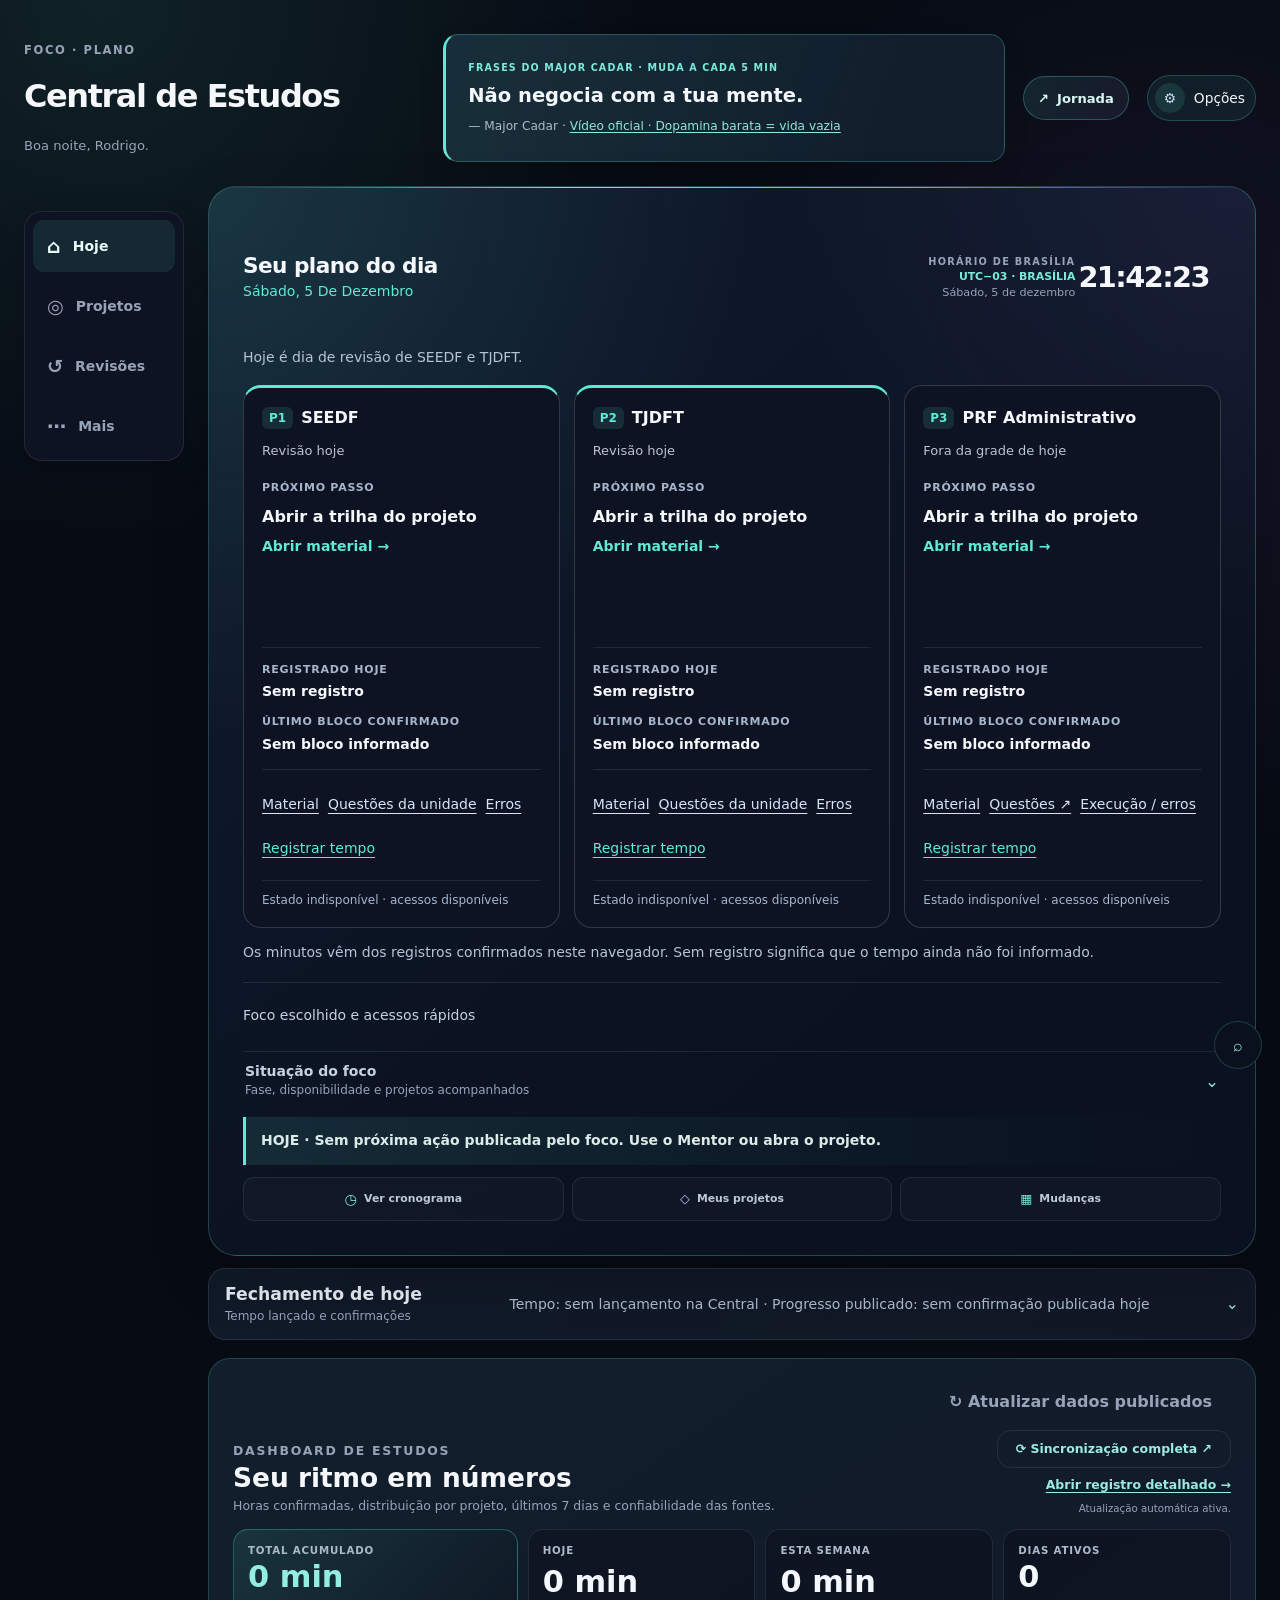
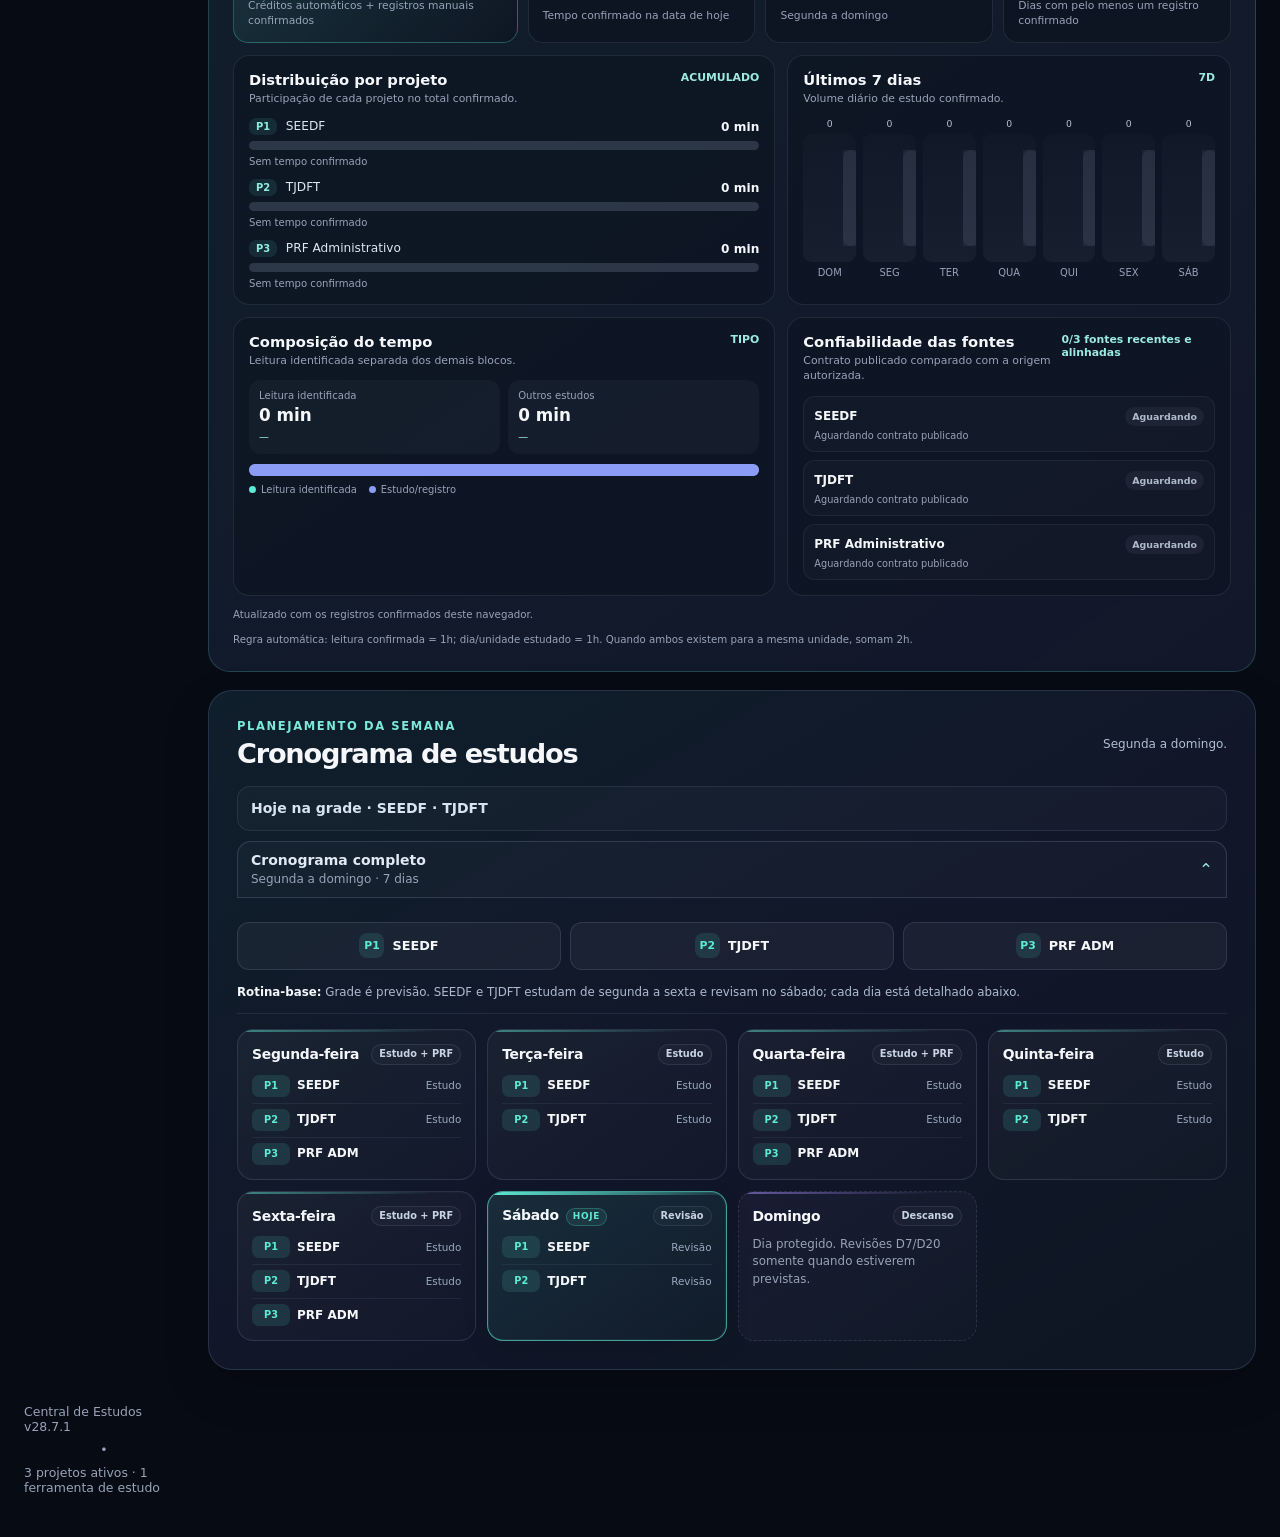
==== commit 35858330: "fix: cache-bust audited contract consumer" ====
--- a/index.html
+++ b/index.html
@@ -1,3 +1,3 @@
 <!doctype html><html lang="pt-BR"><head><meta charset="utf-8" /><meta name="viewport" content="width=device-width, initial-scale=1" /><meta name="theme-color" content="#070b14" /><meta name="description" content="Central de Estudos: projetos e registro de horas estudadas." /><meta name="color-scheme" content="dark" /><meta name="referrer" content="strict-origin-when-cross-origin" /><meta http-equiv="Content-Security-Policy" content="default-src 'self'; script-src 'self'; style-src 'self'; img-src 'self' data:; font-src 'self'; connect-src 'self' https://api.github.com https://fqqkkyusnzhuuizahkww.supabase.co; worker-src 'self'; manifest-src 'self'; object-src 'none'; base-uri 'none'; form-action 'none'; frame-src 'none'; upgrade-insecure-requests" /><title>Central de Estudos</title><link rel="icon" href="./assets/icon.svg" type="image/svg+xml" /><link rel="manifest" href="./manifest.webmanifest" /><link rel="stylesheet" href="./css/app.css" /><link rel="stylesheet" href="./css/catalog-v4.css" /><link rel="stylesheet" href="./css/personalization-v5.css" /><link rel="stylesheet" href="./css/timeline-v8.css" /><link rel="stylesheet" href="./css/pro-v11.css" /><link rel="stylesheet" href="./css/operational-v13.css?v=28.7.1" /><link rel="stylesheet" href="./css/workspace-v24.css" /><link rel="stylesheet" href="./css/workspace-v26.css?v=portfolio-20260930" /><link rel="stylesheet" href="./css/workspace-v27.css" /><link rel="stylesheet" href="./css/study-log-v1.css?v=28.8.0" /><link rel="stylesheet" href="./css/study-dashboard-v1.css?v=28.9.2" /><link rel="stylesheet" href="./css/study-planner-v1.css?v=28.2.0" /><link rel="stylesheet" href="./css/home-v1.css?v=home-20260929d" /><link rel="stylesheet" href="./css/home-v2.css?v=28.7.1" /><link rel="stylesheet" href="./css/ecosystem-v1.css?v=28.1.0" /><link rel="stylesheet" href="./css/daily-message-v1.css?v=28.7.1" /><link rel="stylesheet" href="./css/daily-workspace-v1.css?v=28.7.1-mobile-clock-2"></head><body><a class="skip-link" href="#conteudo">Ir para o conteúdo</a><div class="shell"><header class="topbar"><div><p class="eyebrow">FOCO · PLANO</p><h1>Central de Estudos</h1><p id="greeting" class="topbar-greeting">Seu próximo passo começa aqui.</p><figure class="daily-message-v1" aria-label="Frases do Major Cadar" aria-live="polite" aria-atomic="true"><p class="daily-message-heading">FRASES DO MAJOR CADAR · MUDA A CADA 5 MIN</p><blockquote id="daily-motivation" class="daily-message-text">Seja forte ou seja vencido.</blockquote><p class="daily-message-attribution">— <span id="daily-motivation-author">Major Cadar</span> · <a id="daily-motivation-source" href="https://www.instagram.com/caveiracadar09/" target="_blank" rel="noopener noreferrer">Caveira Cadar 09 · perfil oficial</a></p></figure></div><a id="journey-link" class="journey-link" href="https://rodrigorosadantas.github.io/plano-de-transicao/" aria-label="Abrir Jornada, Painel Estratégico"><span aria-hidden="true">↗</span><span>Jornada</span></a><button id="quick-options" class="user-pill" type="button" aria-label="Abrir opções"><span class="avatar" aria-hidden="true">⚙</span><span>Opções</span></button></header><nav class="pro-nav" aria-label="Navegação principal da Central"><a class="pro-nav-link" href="#agora"><span aria-hidden="true">⌂</span><span>Hoje</span></a><a class="pro-nav-link" href="#projetos"><span aria-hidden="true">◎</span><span>Projetos</span></a><a class="pro-nav-link" href="#revisoes"><span aria-hidden="true">↺</span><span>Revisões</span></a><a class="pro-nav-link" href="#mais"><span aria-hidden="true">⋯</span><span>Mais</span></a></nav><main id="conteudo"><div id="system-notice" class="system-notice is-hidden" role="status" aria-live="polite"></div><div id="pwa-update-notice" class="system-notice pwa-update-notice is-hidden" role="status" aria-live="polite"></div><section id="agora" data-screen="today" class="pro-now command-center" aria-labelledby="daily-plan-title"><div class="daily-plan" aria-labelledby="daily-plan-title"><div class="daily-plan-header"><div><h2 id="daily-plan-title">Seu plano do dia</h2><p id="daily-plan-date"></p></div><div class="presence-clock command-clock"><span class="pro-now-kicker">HORÁRIO DE BRASÍLIA</span><span class="clock-zone">UTC−03 · BRASÍLIA</span><time id="brasilia-time" aria-label="Horário de Brasília, atualizado a cada segundo">--:--:--</time><span id="brasilia-date" class="pro-now-meta">A data aparecerá aqui.</span></div></div><p id="daily-plan-caption" class="daily-caption">Siga a grade do dia e retome a próxima ação de cada projeto.</p><div id="daily-plan-cards" class="daily-plan-cards"><article class="daily-project-card"><h3><a data-daily-project="seedf" href="https://rodrigorosadantas.github.io/seedf-ppge-dashboard/leis/">SEEDF</a></h3><p>Consultar material e próxima ação no projeto.</p></article><article class="daily-project-card"><h3><a data-daily-project="tjdft" href="https://rodrigorosadantas.github.io/tjdft-dashboard/portugues-rlm/">TJDFT</a></h3><p>Consultar material e próxima ação no projeto.</p></article><article class="daily-project-card"><h3><a data-daily-project="prf-adm" href="https://rodrigorosadantas.github.io/prf-administrativo-dashboard/#leitura">PRF Administrativo</a></h3><p>Consultar material e próxima ação no projeto.</p></article></div><p id="daily-records-note" class="daily-records-note">Os minutos vêm dos registros confirmados neste navegador.</p></div><details class="daily-focus-details"><summary>Foco escolhido e acessos rápidos</summary><div class="command-grid presence-v21"><div class="command-main"><div class="command-status"><span class="command-chip command-chip-live"><span class="live-dot"></span>HOJE · V28.7.1</span><span class="command-chip">FOCO · <strong id="pro-now-focus-name">SEEDF</strong></span></div><p class="eyebrow">PLANO DE HOJE</p><h2 id="pro-now-title">Seu foco de hoje.</h2><p id="pro-now-focus-description" class="command-lead">Gestor + Analista — Apoio Administrativo</p><div class="command-actions"><a id="pro-now-focus-link" class="command-primary" href="https://rodrigorosadantas.github.io/seedf-ppge-dashboard/">Abrir foco agora ↗</a><a id="home-study-log" class="command-secondary" href="#projetos">Registrar estudo</a><a id="focus-new-tab" class="command-secondary is-hidden" href="https://rodrigorosadantas.github.io/seedf-ppge-dashboard/" target="_blank" rel="noopener">Nova guia ↗</a></div></div></div></details><details class="command-context"><summary><span><strong>Situação do foco</strong><small>Fase, disponibilidade e projetos acompanhados</small></span><span class="command-context-icon" aria-hidden="true">⌄</span></summary><div class="command-metrics"><article class="command-metric"><span>FASE</span><strong id="pro-now-focus-meta">Pré-edital</strong><small id="pro-now-focus-note">Prioridade padrão configurada na Central.</small></article><article class="command-metric"><span>STATUS</span><strong id="pro-now-focus-health" class="health health-checking"><span class="dot"></span>Verificando</strong><small id="pro-now-focus-health-hint">Disponibilidade técnica</small></article><article class="command-metric"><span>EVOLUÇÃO</span><strong id="pro-now-project-count">3 ativos</strong><small id="pro-now-project-meta">P1 SEEDF · P2 TJDFT · P3 PRF ADM</small></article></div></details><div id="pro-now-focus-operational" class="command-next is-hidden"></div><nav class="command-shortcuts" aria-label="Atalhos do centro de comando"><a href="#agenda-semanal">Ver cronograma</a><a href="#projetos">Meus projetos</a><a href="#inbox">Mudanças</a></nav></section><details id="daily-closeout" data-screen="today" class="daily-closeout-v1"><summary><span class="closeout-summary-title"><strong>Fechamento de hoje</strong><small>Tempo lançado e confirmações</small></span><span id="closeout-quickline" class="closeout-quickline" aria-live="polite">Aguardando dados operacionais de hoje.</span><span class="closeout-expand-icon" aria-hidden="true">⌄</span></summary><div class="command-next closeout-summary" aria-live="polite"><p class="closeout-loading">Aguardando os dados publicados do dia. A grade é previsão; os registros locais ficam em Projetos.</p></div><p class="closeout-footer"><span class="closeout-footer-label">MENTOR</span> <a href="./mentor/">Ver análise detalhada →</a></p></details><section id="home-study-hours" data-screen="today" class="study-analytics" aria-labelledby="home-study-hours-title"><div class="study-analytics-head"><div><p class="eyebrow">DASHBOARD DE ESTUDOS</p><h2 id="home-study-hours-title">Seu ritmo em números</h2><p>Horas confirmadas, distribuição por projeto, últimos 7 dias e confiabilidade das fontes.</p></div><div class="study-analytics-actions"><button class="button button-quiet" type="button" data-manual-refresh>↻ Atualizar dados publicados</button><a class="button button-ghost" href="https://github.com/RodrigoRosaDantas/central-estudos/actions/workflows/full-refresh.yml" target="_blank" rel="noopener noreferrer">⟳ Sincronização completa ↗</a><a href="#projetos">Abrir registro detalhado →</a><span class="manual-refresh-status" data-manual-refresh-status aria-live="polite">Atualização automática ativa.</span></div></div><div class="study-kpis" aria-label="Indicadores principais de estudo"><article class="study-kpi study-kpi-primary"><span>TOTAL ACUMULADO</span><strong id="dashboard-total">0 min</strong><small>Créditos automáticos + registros manuais confirmados</small></article><article class="study-kpi"><span>HOJE</span><strong id="dashboard-today">0 min</strong><small>Tempo confirmado na data de hoje</small></article><article class="study-kpi"><span>ESTA SEMANA</span><strong id="dashboard-week">0 min</strong><small>Segunda a domingo</small></article><article class="study-kpi"><span>DIAS ATIVOS</span><strong id="dashboard-days">0</strong><small>Dias com pelo menos um registro confirmado</small></article></div><div class="study-dashboard-grid"><article class="study-dashboard-card"><div class="study-dashboard-card-head"><div><h3>Distribuição por projeto</h3><p>Participação de cada projeto no total confirmado.</p></div><span>ACUMULADO</span></div><div id="dashboard-projects" class="dashboard-projects" aria-live="polite"></div></article><article class="study-dashboard-card"><div class="study-dashboard-card-head"><div><h3>Últimos 7 dias</h3><p>Volume diário de estudo confirmado.</p></div><span>7D</span></div><div id="dashboard-seven-days" class="dashboard-seven-days" aria-label="Horas estudadas nos últimos sete dias"></div></article><article class="study-dashboard-card"><div class="study-dashboard-card-head"><div><h3>Composição do tempo</h3><p>Leitura identificada separada dos demais blocos.</p></div><span>TIPO</span></div><div class="dashboard-composition-values"><div class="dashboard-composition-value"><span>Leitura identificada</span><strong id="dashboard-reading">0 min</strong><small id="dashboard-reading-share">—</small></div><div class="dashboard-composition-value"><span>Outros estudos</span><strong id="dashboard-study">0 min</strong><small id="dashboard-study-share">—</small></div></div><progress id="dashboard-composition-progress" class="dashboard-composition-progress" max="100" value="0" aria-label="Composição do tempo: leitura e outros estudos"></progress><div class="dashboard-composition-legend"><span>Leitura identificada</span><span>Estudo/registro</span></div></article><article class="study-dashboard-card"><div class="study-dashboard-card-head"><div><h3>Confiabilidade das fontes</h3><p>Contrato publicado comparado com a origem autorizada.</p></div><span id="dashboard-integrity-summary">0/3 fontes recentes e alinhadas</span></div><div id="dashboard-integrity" class="dashboard-integrity" aria-live="polite"></div></article></div><p id="dashboard-updated" class="study-dashboard-foot">Carregando dados confirmados.</p><p class="study-dashboard-foot">Regra automática: leitura confirmada = 1h; dia/unidade estudado = 1h. Quando ambos existem para a mesma unidade, somam 2h.</p><span id="home-study-total" hidden>0 min</span><span id="home-study-today" hidden>0 min</span><span id="home-study-week" hidden>0 min</span><span id="home-study-projects" hidden>—</span></section><section id="agenda-semanal" data-screen="today" class="section weekly-schedule-v27" aria-labelledby="weekly-schedule-title"><div class="section-heading"><div><p class="eyebrow">PLANEJAMENTO DA SEMANA</p><h2 id="weekly-schedule-title">Cronograma de estudos</h2></div><p class="muted compact">Segunda a domingo.</p></div><p id="today-week-preview" class="today-week-preview">Hoje na grade: carregando agenda.</p><details id="week-schedule-details" class="week-schedule-details" open><summary><span><strong>Cronograma completo</strong><small>Segunda a domingo · 7 dias</small></span><span class="week-disclosure-icon" aria-hidden="true">⌄</span></summary><div class="week-schedule-content"><div class="weekly-priority-strip" aria-label="Prioridades de estudo"><a class="schedule-priority-chip" data-priority="1" href="/seedf-ppge-dashboard/"><span>P1</span><strong>SEEDF</strong></a><a class="schedule-priority-chip" data-priority="2" href="/tjdft-dashboard/"><span>P2</span><strong>TJDFT</strong></a><a class="schedule-priority-chip" data-priority="3" href="https://rodrigorosadantas.github.io/prf-administrativo-dashboard/"><span>P3</span><strong>PRF ADM</strong></a></div><p class="weekly-routine-summary"><strong>Rotina-base:</strong> Grade é previsão. SEEDF e TJDFT estudam de segunda a sexta e revisam no sábado; cada dia está detalhado abaixo.</p><div class="schedule-day-grid" aria-label="Cronograma dia a dia, de segunda-feira a domingo"><article class="schedule-day-card" data-weekday="monday" aria-labelledby="schedule-day-monday"><div class="schedule-day-heading"><h3 id="schedule-day-monday">Segunda-feira</h3><span>Estudo + PRF</span></div><ul class="schedule-items"><li class="schedule-item"><span class="schedule-mark">P1</span><span class="schedule-item-copy"><a href="/seedf-ppge-dashboard/">SEEDF</a><small>Estudo</small></span></li><li class="schedule-item"><span class="schedule-mark">P2</span><span class="schedule-item-copy"><a href="/tjdft-dashboard/">TJDFT</a><small>Estudo</small></span></li><li class="schedule-item"><span class="schedule-mark">P3</span><span class="schedule-item-copy"><a href="/prf-administrativo-dashboard/">PRF ADM</a></span></li></ul></article><article class="schedule-day-card" data-weekday="tuesday" aria-labelledby="schedule-day-tuesday"><div class="schedule-day-heading"><h3 id="schedule-day-tuesday">Terça-feira</h3><span>Estudo</span></div><ul class="schedule-items"><li class="schedule-item"><span class="schedule-mark">P1</span><span class="schedule-item-copy"><a href="/seedf-ppge-dashboard/">SEEDF</a><small>Estudo</small></span></li><li class="schedule-item"><span class="schedule-mark">P2</span><span class="schedule-item-copy"><a href="/tjdft-dashboard/">TJDFT</a><small>Estudo</small></span></li></ul></article><article class="schedule-day-card" data-weekday="wednesday" aria-labelledby="schedule-day-wednesday"><div class="schedule-day-heading"><h3 id="schedule-day-wednesday">Quarta-feira</h3><span>Estudo + PRF</span></div><ul class="schedule-items"><li class="schedule-item"><span class="schedule-mark">P1</span><span class="schedule-item-copy"><a href="/seedf-ppge-dashboard/">SEEDF</a><small>Estudo</small></span></li><li class="schedule-item"><span class="schedule-mark">P2</span><span class="schedule-item-copy"><a href="/tjdft-dashboard/">TJDFT</a><small>Estudo</small></span></li><li class="schedule-item"><span class="schedule-mark">P3</span><span class="schedule-item-copy"><a href="/prf-administrativo-dashboard/">PRF ADM</a></span></li></ul></article><article class="schedule-day-card" data-weekday="thursday" aria-labelledby="schedule-day-thursday"><div class="schedule-day-heading"><h3 id="schedule-day-thursday">Quinta-feira</h3><span>Estudo</span></div><ul class="schedule-items"><li class="schedule-item"><span class="schedule-mark">P1</span><span class="schedule-item-copy"><a href="/seedf-ppge-dashboard/">SEEDF</a><small>Estudo</small></span></li><li class="schedule-item"><span class="schedule-mark">P2</span><span class="schedule-item-copy"><a href="/tjdft-dashboard/">TJDFT</a><small>Estudo</small></span></li></ul></article><article class="schedule-day-card" data-weekday="friday" aria-labelledby="schedule-day-friday"><div class="schedule-day-heading"><h3 id="schedule-day-friday">Sexta-feira</h3><span>Estudo + PRF</span></div><ul class="schedule-items"><li class="schedule-item"><span class="schedule-mark">P1</span><span class="schedule-item-copy"><a href="/seedf-ppge-dashboard/">SEEDF</a><small>Estudo</small></span></li><li class="schedule-item"><span class="schedule-mark">P2</span><span class="schedule-item-copy"><a href="/tjdft-dashboard/">TJDFT</a><small>Estudo</small></span></li><li class="schedule-item"><span class="schedule-mark">P3</span><span class="schedule-item-copy"><a href="/prf-administrativo-dashboard/">PRF ADM</a></span></li></ul></article><article class="schedule-day-card" data-weekday="saturday" aria-labelledby="schedule-day-saturday"><div class="schedule-day-heading"><h3 id="schedule-day-saturday">Sábado</h3><span>Revisão</span></div><ul class="schedule-items"><li class="schedule-item"><span class="schedule-mark">P1</span><span class="schedule-item-copy"><a href="/seedf-ppge-dashboard/">SEEDF</a><small>Revisão</small></span></li><li class="schedule-item"><span class="schedule-mark">P2</span><span class="schedule-item-copy"><a href="/tjdft-dashboard/">TJDFT</a><small>Revisão</small></span></li></ul></article><article class="schedule-day-card schedule-day-rest-v27" data-weekday="sunday" aria-labelledby="schedule-day-sunday"><div class="schedule-day-heading"><h3 id="schedule-day-sunday">Domingo</h3><span>Descanso</span></div><p>Dia protegido. Revisões D7/D20 somente quando estiverem previstas.</p></article></div></div></details></section><section id="revisoes" data-screen="reviews" class="reviews-screen" aria-labelledby="review-title"><div class="review-header"><div><p class="eyebrow">CONTINUIDADE DO ESTUDO</p><h2 id="review-title">Revisões e erros</h2></div><button id="daily-refresh" class="daily-action" type="button">Atualizar painel</button></div><p class="review-intro">Veja as pendências informadas e abra o registro no projeto de origem.</p><p id="review-overview" class="daily-caption" role="status">Aguardando os dados publicados pelos projetos.</p><div id="review-project-cards" class="review-project-cards"><p>Os acessos diretos continuam disponíveis em Projetos.</p></div><p id="daily-refresh-status" class="refresh-help" role="status"></p><p class="refresh-help">Atualizar painel consulta os estados publicados. Para atualizar os dados do Notion, use a sincronização dentro de cada projeto.</p></section><section id="mais" data-screen="more" class="more-screen" aria-labelledby="more-title"><p class="eyebrow">ACESSOS DA CENTRAL</p><h2 id="more-title">Mais caminhos, no seu ritmo</h2><p class="daily-caption">Retome, acompanhe e organize seu espaço.</p><div class="more-grid"><a class="more-link" href="./mentor/"><strong>Mentor</strong><small>Próxima ação e sinais de cada projeto.</small><span aria-hidden="true">↗</span></a><a class="more-link" href="#retomada"><strong>Retomada</strong><small>Foco escolhido e último ambiente aberto.</small><span aria-hidden="true">→</span></a><a class="more-link" href="#inbox"><strong>Mudanças e alertas</strong><small>Novidades publicadas pelos projetos.</small><span aria-hidden="true">→</span></a><a class="more-link" href="#activity-panel"><strong>Histórico da Central</strong><small>Acessos e mudanças registrados neste aparelho.</small><span aria-hidden="true">→</span></a><a class="more-link" href="#evolucao"><strong>Panorama e preferências</strong><small>Radar, exibição, diagnóstico e backup.</small><span aria-hidden="true">→</span></a><a class="more-link" href="https://rodrigorosadantas.github.io/plano-de-transicao/"><strong>Jornada</strong><small>Abrir o Painel Estratégico.</small><span aria-hidden="true">↗</span></a></div></section><section id="retomada" data-screen="resume" class="section resume-screen" aria-labelledby="resume-screen-title"><div class="section-heading"><div><p class="eyebrow">RETOMADA</p><h2 id="resume-screen-title">Volte ao ponto que você escolheu.</h2></div><p class="muted compact">A Central separa sua prioridade do último acesso. Navegação não mede estudo nem progresso.</p></div><div class="resume-screen-grid"><article class="resume-screen-card"><p class="eyebrow">FOCO ESCOLHIDO</p><h3 id="resume-focus-name">SEEDF</h3><p id="resume-focus-meta">Prioridade escolhida por você na Central.</p><a id="resume-focus-link" class="command-primary" href="https://rodrigorosadantas.github.io/seedf-ppge-dashboard/">Abrir foco →</a></article><article class="resume-screen-card"><p class="eyebrow">ÚLTIMO ACESSO</p><div class="command-resume"><div><span class="pro-now-kicker">ÚLTIMO ACESSO</span><strong id="pro-now-resume-name">Nenhum projeto aberto</strong><span id="pro-now-resume-meta">O último ambiente aberto pela Central aparecerá aqui.</span></div><div class="command-resume-actions"><a id="resume-button" class="command-resume-action is-hidden" href="#">Retomar →</a><a class="command-resume-action" href="#projetos">Trocar foco ↓</a></div></div></article></div></section><section id="inbox" data-screen="inbox" class="section inbox-screen" aria-labelledby="inbox-title"><div class="section-heading"><div><p class="eyebrow">INBOX OPERACIONAL</p><h2 id="inbox-title">Ações e alertas publicados</h2></div><p class="inbox-note">Sinais dos contratos validados. A Central não gera ações, não classifica projetos e não muda seu foco.</p></div><div aria-labelledby="published-changes-title"><h3 id="published-changes-title">Mudanças desde a última conferência</h3><p>Dados de contratos validados neste aparelho; cache identificado. Não mede estudo nem progresso.</p><div id="published-changes-list" aria-live="polite"><p>Aguardando contratos válidos.</p></div></div><div id="inbox-toolbar" class="inbox-toolbar"></div><div id="inbox-list" class="operational-grid" aria-live="polite" aria-atomic="false"><p class="routing-empty">Aguardando contratos read-only válidos. Ações e alertas publicados aparecerão aqui.</p></div></section><section id="evolucao" data-screen="evolution" class="section evolution-screen" aria-labelledby="evolution-screen-title"><div class="section-heading"><div><p class="eyebrow">EVOLUÇÃO</p><h2 id="evolution-screen-title">Panorama dos projetos</h2></div><p class="muted compact">Estado operacional e técnico. A orientação adaptativa agora tem página própria.</p><a class="button button-quiet" href="./mentor/">Abrir Mentor →</a><a class="button button-quiet" href="#diagnostico">Estado técnico</a></div><section id="operational-panel" class="section operational-panel" aria-labelledby="operational-title" hidden><div class="section-heading"><div><p class="eyebrow">RADAR OPERACIONAL</p><h2 id="operational-title">Situação dos concursos</h2></div><p class="muted compact">Estado publicado por cada projeto: fase, ciclo, unidade e próxima ação. Sem ranking.</p><button id="refresh-all-contracts" class="button button-quiet" type="button">Atualizar tudo</button></div><div id="operational-list" class="operational-grid" aria-live="polite" aria-atomic="false"></div></section><details id="preferences-panel" class="preferences-panel"><summary><span><span class="eyebrow">PREFERÊNCIAS</span><strong>Opções da Central</strong></span><span class="preferences-local-badge">Só neste aparelho</span></summary><div class="preferences-body"><p class="preferences-intro">Densidade, detalhes técnicos e ordem dos projetos ficam somente neste aparelho.</p><div class="preferences-grid"><label class="preferences-field"><span>Densidade</span><select id="preference-density"><option value="comfortable">Confortável</option><option value="compact">Compacta</option></select></label><label class="preferences-toggle"><input id="preference-technical" type="checkbox" checked /><span><strong>Detalhes técnicos nos cards</strong><small>Disponibilidade, publicação e deploy continuam no Pulso da Central.</small></span></label></div><div class="preferences-order"><div><h3>Ordem dos projetos</h3><p>Mover um projeto ativa novamente a “Ordem padrão” do catálogo.</p></div><div id="preferences-order-list" class="preferences-order-list" aria-live="polite"></div></div><section class="saved-views manual-refresh-settings" aria-labelledby="manual-refresh-settings-title"><div class="saved-views-head"><div><h3 id="manual-refresh-settings-title">Atualização manual</h3><p class="saved-views-intro">“Atualizar dados publicados” reconsulta imediatamente os contratos já publicados. “Sincronização completa” dispara Notion → GitHub em SEEDF, TJDFT e PRF, espera os três terminarem e então reconstrói a Central.</p></div><button class="button button-quiet" type="button" data-manual-refresh>↻ Atualizar dados publicados</button></div><p class="preferences-status" data-manual-refresh-status aria-live="polite">Atualização automática ativa. Nenhuma credencial é exposta no navegador.</p><p class="saved-views-intro"><a class="button button-ghost" href="https://github.com/RodrigoRosaDantas/central-estudos/actions/workflows/full-refresh.yml" target="_blank" rel="noopener noreferrer">⟳ Abrir sincronização completa no GitHub ↗</a></p><p class="saved-views-intro">Para o disparo entre repositórios, o workflow usa o secret <code>CENTRAL_GITHUB_TOKEN</code> somente no GitHub Actions.</p></section><section class="saved-views" aria-labelledby="saved-views-title"><div class="saved-views-head"><h3 id="saved-views-title">Views salvas</h3><button id="saved-view-save" class="button button-quiet" type="button">Salvar tela atual</button></div><p class="saved-views-intro">Cada view guarda a tela, filtros da Inbox e aba do Workspace. Foco, histórico e contratos não entram na view.</p><div id="saved-view-list" class="saved-view-list" aria-live="polite"><p class="saved-views-empty">Nenhuma view salva neste aparelho.</p></div></section><div class="preferences-footer"><p id="preferences-status" class="preferences-status" aria-live="polite">Preferências salvas somente neste navegador.</p><button id="preferences-reset" class="button button-ghost" type="button">Restaurar padrões</button></div></div></details>
 <section id="diagnostico" class="section technical-summary" aria-labelledby="technical-title"><div class="section-heading"><div><p class="eyebrow">ESTADO TÉCNICO</p><h2 id="technical-title">Pulso da Central</h2></div><p class="muted compact">Informação auxiliar e somente leitura. Nunca bloqueia o acesso aos projetos.</p></div><section class="pulse" aria-label="Pulso da Central"><div class="pulse-item"><span id="pulse-projects" class="pulse-value">3</span><span class="pulse-label">dashboards monitorados</span></div><div class="pulse-item"><span id="pulse-online" class="pulse-value">Verificando</span><span class="pulse-label">disponibilidade</span></div><div class="pulse-item"><span id="pulse-freshness" class="pulse-value">Verificando</span><span class="pulse-label">última publicação</span></div></section><div class="technical-explainer"><p id="observability-source" class="source-note">Fonte: sites públicos + GitHub público. Cache local de 15 minutos.</p><details><summary>Como interpretar estes dados</summary><div class="technical-help"><p><strong>Disponibilidade</strong> é uma tentativa técnica de alcançar o site agora. Falha de rede vira “não verificado”, não uma conclusão de que o projeto caiu.</p><p><strong>Publicação técnica</strong> é o último <code>push</code> público conhecido no GitHub. Não representa estudo realizado, progresso ou desempenho.</p><p><strong>Deploy</strong> usa o workflow público de publicação mais recente quando ele pode ser identificado. Se a API estiver limitada, a Central preserva o último dado conhecido e o marca como cache.</p></div></details></div></section>
-</section><section id="projetos" data-screen="projects" class="section" aria-labelledby="projects-title"><div class="section-heading"><div><p class="eyebrow">PROJETOS</p><h2 id="projects-title">Seus projetos</h2></div><p class="muted compact">Acesse os projetos de estudo; a Plataforma de Questões fica em Ferramentas de estudo.</p></div><section id="study-log" class="study-log" aria-labelledby="study-log-title"><div class="section-heading"><div><p class="eyebrow">REGISTRO DE ESTUDO</p><h3 id="study-log-title">Horas estudadas</h3></div><p class="muted compact">Regra automática: cada leitura confirmada vale 1h e cada dia/unidade de estudo confirmada vale 1h. Quando leitura e estudo estiverem confirmados para a mesma unidade, somam 2h. O registro manual continua disponível para excedentes.</p></div><p class="study-log-lead">Escolha o dia e a atividade, selecione a matéria e o tempo. Marque só depois de estudar.</p><section id="study-log-planner" class="study-log-planner" aria-label="Registro guiado"><div class="study-log-week-head"><button id="study-log-week-prev" type="button">← Semana anterior</button><strong id="study-log-week-label">Esta semana</strong><button id="study-log-week-current" type="button">Esta semana</button></div><div id="study-log-week-picker" class="study-log-week-picker" role="tablist" aria-label="Dia da semana"></div><div class="study-log-selected"><strong id="study-log-selected-day">Dia selecionado</strong><span id="study-log-selected-total">0 min</span></div><div id="study-log-planned-blocks" class="study-log-planned-blocks"></div><p id="study-log-planner-note" class="study-log-planner-note">Grade guiada indisponível? Use o registro manual.</p><button id="study-log-manual-button" class="study-log-manual-button" type="button">Outro estudo</button></section><details id="study-log-entry-panel" class="study-log-manual"><summary id="study-log-entry-summary">Registrar bloco</summary><form id="study-log-form" class="study-log-form"><p id="study-log-form-context" class="study-log-form-context" hidden></p><label class="catalog-field study-log-field study-log-date-field" for="study-log-date">Data<input id="study-log-date" type="date" required /></label><label class="catalog-field study-log-field study-log-project-field" for="study-log-project">Projeto<select id="study-log-project" required><option value="">Selecione um projeto</option><option value="seedf">SEEDF</option><option value="tjdft">TJDFT</option><option value="prf-adm">PRF Administrativo</option></select></label><label class="catalog-field study-log-field study-log-trail-field" for="study-log-trail">Matéria ou unidade<input id="study-log-trail" type="text" maxlength="100" placeholder="Selecione a matéria" required /></label><label class="catalog-field study-log-field study-log-topic-field" for="study-log-topic">Assunto específico <span class="muted">(opcional)</span><input id="study-log-topic" type="text" maxlength="140" placeholder="Ex.: Lei de Diretrizes e Bases" /></label><div class="study-log-duration"><label class="catalog-field study-log-field" for="study-log-hours">Horas<input id="study-log-hours" type="number" min="0" max="24" step="1" inputmode="numeric" placeholder="0" /></label><label class="catalog-field study-log-field" for="study-log-minutes">Minutos<input id="study-log-minutes" type="number" min="0" max="59" step="1" inputmode="numeric" placeholder="0" /></label></div><label class="study-log-confirm"><input id="study-log-confirmed" type="checkbox" required />Estudei este bloco e estou registrando o tempo real.</label><button class="study-log-save command-primary" type="submit">Registrar tempo</button></form></details><p id="study-log-notice" class="study-log-notice" role="status" aria-live="polite"></p><div class="study-log-scorecards command-metrics"><article class="study-log-score command-metric"><span>TEMPO ESTUDADO HOJE</span><strong id="study-log-today-total">0 min</strong><div id="study-log-today-list" class="study-log-today-list"><p class="study-log-empty">Nenhum bloco registrado hoje.</p></div></article><article class="study-log-score command-metric"><span>TEMPO NESTA SEMANA</span><strong id="study-log-week-total">0 min</strong><small>Segunda a domingo · soma dos blocos registrados</small></article></div><h4 class="study-log-subtitle">Semana dia a dia</h4><div id="study-log-days" class="study-log-days" aria-label="Tempo de estudo por dia nesta semana"></div><h4 class="study-log-subtitle">Resumo por projeto e tópico</h4><div id="study-log-projects" class="study-log-projects" aria-live="polite"></div><h4 class="study-log-subtitle">Blocos registrados recentemente</h4><div id="study-log-recent" class="study-log-recent" aria-live="polite"></div><div class="study-log-backup"><button id="study-log-export" class="button button-ghost" type="button">Exportar backup JSON</button><label class="study-log-file-label button button-ghost" for="study-log-import">Restaurar backup<input id="study-log-import" type="file" accept="application/json,.json" /></label><p class="study-log-privacy">Os blocos ficam neste aparelho; com uma conta Supabase, sincronizam entre aparelhos e não sincronizam com o Notion. Backup JSON disponível.</p></div></section><div class="catalog-toolbar" role="search" aria-label="Organizar projetos" aria-describedby="catalog-hint"><label class="catalog-field"><span>Buscar</span><input id="catalog-search" type="search" inputmode="search" autocomplete="off" placeholder="Nome, área ou fase" aria-controls="projects-grid" /></label><label class="catalog-field"><span>Ordenar</span><select id="catalog-sort" aria-controls="projects-grid"><option value="default">Ordem padrão</option><option value="favorites">Favoritos primeiro</option><option value="name">Nome A–Z</option></select></label><span id="catalog-count" class="catalog-count" aria-live="polite">3 de 3 projetos</span></div><p id="catalog-hint" class="catalog-hint">☆ Favoritos ficam só neste aparelho. No desktop, Alt+1, Alt+2… abre os projetos visíveis sem interferir na digitação.</p><div id="projects-grid" class="projects-grid"><article class="project-card project-seedf" data-project-id="seedf" data-project-order="0"><div class="project-top"><span class="project-icon" aria-hidden="true">📚</span><span class="project-code">P1</span><span class="project-status">Foco</span></div><h3>SEEDF</h3><p class="muted">Gestor + Analista — Apoio Administrativo</p><p class="project-phase">Pré-edital</p><div class="project-observability"><span class="mini-health">Disponibilidade não verificada</span><span class="repo-freshness">Atualização técnica não verificada</span></div><div class="project-actions"><a class="project-link" href="https://rodrigorosadantas.github.io/seedf-ppge-dashboard/">Abrir projeto →</a><span class="mini-health">Acesso direto</span></div></article><article class="project-card project-tjdft" data-project-id="tjdft" data-project-order="1"><div class="project-top"><span class="project-icon" aria-hidden="true">⚖️</span><span class="project-code">P2</span><span class="project-status">Ativo</span></div><h3>TJDFT</h3><p class="muted">Técnico + Analista — Área Administrativa</p><p class="project-phase">Preparação</p><div class="project-observability"><span class="mini-health">Disponibilidade não verificada</span><span class="repo-freshness">Atualização técnica não verificada</span></div><div class="project-actions"><a class="project-link" href="https://rodrigorosadantas.github.io/tjdft-dashboard/">Abrir projeto →</a><span class="mini-health">Acesso direto</span></div></article><article class="project-card project-prf-adm" data-project-id="prf-adm" data-project-order="2"><div class="project-top"><span class="project-icon" aria-hidden="true">🛰️</span><span class="project-code">P3</span><span class="project-status">Ativo</span></div><h3>PRF Administrativo</h3><p class="muted">Roda PRFADM01–33</p><p class="project-phase">Pré-edital</p><div class="project-actions"><a class="project-link" href="https://rodrigorosadantas.github.io/prf-administrativo-dashboard/">Abrir painel →</a><a class="project-link" href="https://app.notion.com/p/3e8cf5a2673181679cd2f5532e0abf60">Notion ↗</a></div></article></div><p id="catalog-empty" class="catalog-empty" hidden>Nenhum projeto encontrado para esta busca.</p> <div class="study-tools" aria-labelledby="study-tools-title"><div class="section-heading"><div><p class="eyebrow">FERRAMENTAS DE ESTUDO</p><h3 id="study-tools-title">Recursos que servem a vários projetos</h3></div><p class="muted compact">Ferramenta independente, fora da contagem e da prioridade dos concursos.</p></div><div class="study-tools-grid"><article class="project-card project-question-tool"><div class="project-top"><span class="project-icon" aria-hidden="true">🧠</span><span class="project-status">Ferramenta</span></div><h3>Plataforma de Questões</h3><p class="muted">Resolva e revise questões por concurso, banca, disciplina e assunto.</p><p class="project-phase">Banco de questões · site independente</p><div class="project-observability"><div class="observability-row"><span class="observability-icon" aria-hidden="true">↗</span><span class="observability-copy"><span class="observability-label is-muted">Seu ambiente de questões</span><span class="observability-meta">O histórico de respostas fica na plataforma; a Central só oferece o acesso.</span></span></div></div><div class="project-actions"><a class="project-link" href="https://rodrigorosadantas.github.io/plataforma-questoes/">Abrir Plataforma de Questões →</a></div></article></div></div></section><section id="workspace" data-screen="projects" class="section workspace-panel" aria-labelledby="workspace-title"><div class="section-heading"><div><p class="eyebrow">WORKSPACE</p><h2 id="workspace-title">Seus projetos</h2></div><p class="muted compact">Projetos ativos, históricos e futuros ficam no catálogo; cada um mantém sua execução separada.</p></div><div class="workspace-tabs" role="group" aria-label="Filtrar projetos por ciclo de vida"><button type="button" class="workspace-tab is-active" data-workspace-tab="active" aria-pressed="true">Ativos <span id="workspace-count-active">3</span></button><button type="button" class="workspace-tab" data-workspace-tab="archived" aria-pressed="false">Arquivados <span id="workspace-count-archived">2</span></button><button type="button" class="workspace-tab" data-workspace-tab="future" aria-pressed="false">Futuros <span id="workspace-count-future">0</span></button></div><div id="workspace-list" class="workspace-list" aria-live="polite"><noscript><article class="workspace-card"><strong>SEDES/DF — TDAS</strong><p>Histórico preservado.</p><a href="https://rodrigorosadantas.github.io/sedes-tdas-dashboard/">Abrir histórico →</a></article><article class="workspace-card"><strong>TCE-GO · Histórico</strong><p>Prioridade pausada em 30/09/2026; histórico e acesso preservados.</p><a href="https://rodrigorosadantas.github.io/tce-go-dashboard/">Abrir histórico →</a></article></noscript></div><div class="workspace-portability"><div><p class="eyebrow">PORTABILIDADE LOCAL</p><strong>Preferências da Central</strong><p class="muted compact">Exporta somente configurações. Histórico de acesso e caches técnicos ficam fora do arquivo.</p></div><div class="workspace-portability-actions"><button id="workspace-export" class="button button-ghost" type="button">Exportar preferências</button><button id="workspace-import-button" class="button button-ghost" type="button">Importar preferências</button><input id="workspace-import" type="file" accept="application/json,.json" hidden /></div><p id="workspace-portability-status" class="workspace-status" aria-live="polite">Dados ficam somente neste aparelho.</p></div></section><section id="activity-panel" data-screen="history" class="section activity-panel" aria-labelledby="activity-title" hidden><div class="section-heading"><div><p class="eyebrow">ATIVIDADE E DIAGNÓSTICO</p><h2 id="activity-title">O que aconteceu recentemente</h2></div><p class="muted compact">Acessos locais e sinais técnicos são fontes diferentes. Nenhum deles mede estudo, progresso ou desempenho.</p></div><div class="activity-grid"><article class="activity-card" aria-labelledby="access-history-title"><div class="activity-card-heading"><div><p class="eyebrow">NESTE APARELHO</p><h3 id="access-history-title">Acessos recentes</h3></div><span class="activity-source">Fonte local</span></div><div id="access-history-list" class="activity-list" aria-live="polite" aria-atomic="false"><p class="activity-empty">Nenhum acesso registrado neste aparelho.</p></div><button id="clear-history" class="button button-quiet" type="button" disabled>Limpar histórico</button></article><article class="activity-card" aria-labelledby="technical-activity-title"><div class="activity-card-heading"><div><p class="eyebrow">SINAIS TÉCNICOS</p><h3 id="technical-activity-title">Projetos e diagnóstico</h3></div><span class="activity-source">Site + GitHub</span></div><div id="technical-activity-list" class="activity-list" aria-live="polite" aria-atomic="false"><p class="activity-empty">Aguardando sinais técnicos públicos.</p></div></article></div><p class="activity-footnote">A Central registra somente acessos feitos por ela neste navegador. Atualização técnica vem de fontes públicas e pode estar em cache. Diagnósticos descrevem o que foi observado, sem afirmar a causa de uma falha.</p></section></main><footer><span>Central de Estudos <span id="app-version"></span></span><span class="footer-separator">•</span><span>3 projetos ativos · 1 ferramenta de estudo</span></footer></div><noscript><div class="noscript">JavaScript está desativado. Os acessos diretos aos três projetos ativos e à Plataforma de Questões continuam disponíveis.</div></noscript><script src="./js/study-dates-v1.js?v=28.7.1" defer></script><script src="./js/app.js?v=28.7.1" defer></script><script src="./js/catalog-v4.js?v=28.2.0" defer></script><script src="./js/personalization-v5.js" defer></script><script src="./js/pwa-v6.js" defer></script><script src="./js/timeline-v8.js" defer></script><script src="./js/pro-v11.js?v=28.7.1" defer></script><script src="./js/contracts-v12.js" defer></script><script src="./js/manual-refresh-v1.js?v=28.9.3" defer></script><script src="./js/command-context-v1.js?v=28.1.0" defer></script><script src="./js/operational-v13.js?v=28.7.1" defer></script><script src="./js/workspace-v24.js?v=28.7.1" defer></script><script src="./js/study-log-v1.js?v=28.8.0" defer></script><script src="./js/study-dashboard-v1.js?v=28.9.1" defer></script><script src="./js/study-sync-v1.js?v=28.7.1" defer></script><script src="./js/study-planner-v1.js?v=28.2.0" defer></script><script src="./js/daily-workspace-v1.js?v=28.7.1" defer></script></body></html>
+</section><section id="projetos" data-screen="projects" class="section" aria-labelledby="projects-title"><div class="section-heading"><div><p class="eyebrow">PROJETOS</p><h2 id="projects-title">Seus projetos</h2></div><p class="muted compact">Acesse os projetos de estudo; a Plataforma de Questões fica em Ferramentas de estudo.</p></div><section id="study-log" class="study-log" aria-labelledby="study-log-title"><div class="section-heading"><div><p class="eyebrow">REGISTRO DE ESTUDO</p><h3 id="study-log-title">Horas estudadas</h3></div><p class="muted compact">Regra automática: cada leitura confirmada vale 1h e cada dia/unidade de estudo confirmada vale 1h. Quando leitura e estudo estiverem confirmados para a mesma unidade, somam 2h. O registro manual continua disponível para excedentes.</p></div><p class="study-log-lead">Escolha o dia e a atividade, selecione a matéria e o tempo. Marque só depois de estudar.</p><section id="study-log-planner" class="study-log-planner" aria-label="Registro guiado"><div class="study-log-week-head"><button id="study-log-week-prev" type="button">← Semana anterior</button><strong id="study-log-week-label">Esta semana</strong><button id="study-log-week-current" type="button">Esta semana</button></div><div id="study-log-week-picker" class="study-log-week-picker" role="tablist" aria-label="Dia da semana"></div><div class="study-log-selected"><strong id="study-log-selected-day">Dia selecionado</strong><span id="study-log-selected-total">0 min</span></div><div id="study-log-planned-blocks" class="study-log-planned-blocks"></div><p id="study-log-planner-note" class="study-log-planner-note">Grade guiada indisponível? Use o registro manual.</p><button id="study-log-manual-button" class="study-log-manual-button" type="button">Outro estudo</button></section><details id="study-log-entry-panel" class="study-log-manual"><summary id="study-log-entry-summary">Registrar bloco</summary><form id="study-log-form" class="study-log-form"><p id="study-log-form-context" class="study-log-form-context" hidden></p><label class="catalog-field study-log-field study-log-date-field" for="study-log-date">Data<input id="study-log-date" type="date" required /></label><label class="catalog-field study-log-field study-log-project-field" for="study-log-project">Projeto<select id="study-log-project" required><option value="">Selecione um projeto</option><option value="seedf">SEEDF</option><option value="tjdft">TJDFT</option><option value="prf-adm">PRF Administrativo</option></select></label><label class="catalog-field study-log-field study-log-trail-field" for="study-log-trail">Matéria ou unidade<input id="study-log-trail" type="text" maxlength="100" placeholder="Selecione a matéria" required /></label><label class="catalog-field study-log-field study-log-topic-field" for="study-log-topic">Assunto específico <span class="muted">(opcional)</span><input id="study-log-topic" type="text" maxlength="140" placeholder="Ex.: Lei de Diretrizes e Bases" /></label><div class="study-log-duration"><label class="catalog-field study-log-field" for="study-log-hours">Horas<input id="study-log-hours" type="number" min="0" max="24" step="1" inputmode="numeric" placeholder="0" /></label><label class="catalog-field study-log-field" for="study-log-minutes">Minutos<input id="study-log-minutes" type="number" min="0" max="59" step="1" inputmode="numeric" placeholder="0" /></label></div><label class="study-log-confirm"><input id="study-log-confirmed" type="checkbox" required />Estudei este bloco e estou registrando o tempo real.</label><button class="study-log-save command-primary" type="submit">Registrar tempo</button></form></details><p id="study-log-notice" class="study-log-notice" role="status" aria-live="polite"></p><div class="study-log-scorecards command-metrics"><article class="study-log-score command-metric"><span>TEMPO ESTUDADO HOJE</span><strong id="study-log-today-total">0 min</strong><div id="study-log-today-list" class="study-log-today-list"><p class="study-log-empty">Nenhum bloco registrado hoje.</p></div></article><article class="study-log-score command-metric"><span>TEMPO NESTA SEMANA</span><strong id="study-log-week-total">0 min</strong><small>Segunda a domingo · soma dos blocos registrados</small></article></div><h4 class="study-log-subtitle">Semana dia a dia</h4><div id="study-log-days" class="study-log-days" aria-label="Tempo de estudo por dia nesta semana"></div><h4 class="study-log-subtitle">Resumo por projeto e tópico</h4><div id="study-log-projects" class="study-log-projects" aria-live="polite"></div><h4 class="study-log-subtitle">Blocos registrados recentemente</h4><div id="study-log-recent" class="study-log-recent" aria-live="polite"></div><div class="study-log-backup"><button id="study-log-export" class="button button-ghost" type="button">Exportar backup JSON</button><label class="study-log-file-label button button-ghost" for="study-log-import">Restaurar backup<input id="study-log-import" type="file" accept="application/json,.json" /></label><p class="study-log-privacy">Os blocos ficam neste aparelho; com uma conta Supabase, sincronizam entre aparelhos e não sincronizam com o Notion. Backup JSON disponível.</p></div></section><div class="catalog-toolbar" role="search" aria-label="Organizar projetos" aria-describedby="catalog-hint"><label class="catalog-field"><span>Buscar</span><input id="catalog-search" type="search" inputmode="search" autocomplete="off" placeholder="Nome, área ou fase" aria-controls="projects-grid" /></label><label class="catalog-field"><span>Ordenar</span><select id="catalog-sort" aria-controls="projects-grid"><option value="default">Ordem padrão</option><option value="favorites">Favoritos primeiro</option><option value="name">Nome A–Z</option></select></label><span id="catalog-count" class="catalog-count" aria-live="polite">3 de 3 projetos</span></div><p id="catalog-hint" class="catalog-hint">☆ Favoritos ficam só neste aparelho. No desktop, Alt+1, Alt+2… abre os projetos visíveis sem interferir na digitação.</p><div id="projects-grid" class="projects-grid"><article class="project-card project-seedf" data-project-id="seedf" data-project-order="0"><div class="project-top"><span class="project-icon" aria-hidden="true">📚</span><span class="project-code">P1</span><span class="project-status">Foco</span></div><h3>SEEDF</h3><p class="muted">Gestor + Analista — Apoio Administrativo</p><p class="project-phase">Pré-edital</p><div class="project-observability"><span class="mini-health">Disponibilidade não verificada</span><span class="repo-freshness">Atualização técnica não verificada</span></div><div class="project-actions"><a class="project-link" href="https://rodrigorosadantas.github.io/seedf-ppge-dashboard/">Abrir projeto →</a><span class="mini-health">Acesso direto</span></div></article><article class="project-card project-tjdft" data-project-id="tjdft" data-project-order="1"><div class="project-top"><span class="project-icon" aria-hidden="true">⚖️</span><span class="project-code">P2</span><span class="project-status">Ativo</span></div><h3>TJDFT</h3><p class="muted">Técnico + Analista — Área Administrativa</p><p class="project-phase">Preparação</p><div class="project-observability"><span class="mini-health">Disponibilidade não verificada</span><span class="repo-freshness">Atualização técnica não verificada</span></div><div class="project-actions"><a class="project-link" href="https://rodrigorosadantas.github.io/tjdft-dashboard/">Abrir projeto →</a><span class="mini-health">Acesso direto</span></div></article><article class="project-card project-prf-adm" data-project-id="prf-adm" data-project-order="2"><div class="project-top"><span class="project-icon" aria-hidden="true">🛰️</span><span class="project-code">P3</span><span class="project-status">Ativo</span></div><h3>PRF Administrativo</h3><p class="muted">Roda PRFADM01–33</p><p class="project-phase">Pré-edital</p><div class="project-actions"><a class="project-link" href="https://rodrigorosadantas.github.io/prf-administrativo-dashboard/">Abrir painel →</a><a class="project-link" href="https://app.notion.com/p/3e8cf5a2673181679cd2f5532e0abf60">Notion ↗</a></div></article></div><p id="catalog-empty" class="catalog-empty" hidden>Nenhum projeto encontrado para esta busca.</p> <div class="study-tools" aria-labelledby="study-tools-title"><div class="section-heading"><div><p class="eyebrow">FERRAMENTAS DE ESTUDO</p><h3 id="study-tools-title">Recursos que servem a vários projetos</h3></div><p class="muted compact">Ferramenta independente, fora da contagem e da prioridade dos concursos.</p></div><div class="study-tools-grid"><article class="project-card project-question-tool"><div class="project-top"><span class="project-icon" aria-hidden="true">🧠</span><span class="project-status">Ferramenta</span></div><h3>Plataforma de Questões</h3><p class="muted">Resolva e revise questões por concurso, banca, disciplina e assunto.</p><p class="project-phase">Banco de questões · site independente</p><div class="project-observability"><div class="observability-row"><span class="observability-icon" aria-hidden="true">↗</span><span class="observability-copy"><span class="observability-label is-muted">Seu ambiente de questões</span><span class="observability-meta">O histórico de respostas fica na plataforma; a Central só oferece o acesso.</span></span></div></div><div class="project-actions"><a class="project-link" href="https://rodrigorosadantas.github.io/plataforma-questoes/">Abrir Plataforma de Questões →</a></div></article></div></div></section><section id="workspace" data-screen="projects" class="section workspace-panel" aria-labelledby="workspace-title"><div class="section-heading"><div><p class="eyebrow">WORKSPACE</p><h2 id="workspace-title">Seus projetos</h2></div><p class="muted compact">Projetos ativos, históricos e futuros ficam no catálogo; cada um mantém sua execução separada.</p></div><div class="workspace-tabs" role="group" aria-label="Filtrar projetos por ciclo de vida"><button type="button" class="workspace-tab is-active" data-workspace-tab="active" aria-pressed="true">Ativos <span id="workspace-count-active">3</span></button><button type="button" class="workspace-tab" data-workspace-tab="archived" aria-pressed="false">Arquivados <span id="workspace-count-archived">2</span></button><button type="button" class="workspace-tab" data-workspace-tab="future" aria-pressed="false">Futuros <span id="workspace-count-future">0</span></button></div><div id="workspace-list" class="workspace-list" aria-live="polite"><noscript><article class="workspace-card"><strong>SEDES/DF — TDAS</strong><p>Histórico preservado.</p><a href="https://rodrigorosadantas.github.io/sedes-tdas-dashboard/">Abrir histórico →</a></article><article class="workspace-card"><strong>TCE-GO · Histórico</strong><p>Prioridade pausada em 30/09/2026; histórico e acesso preservados.</p><a href="https://rodrigorosadantas.github.io/tce-go-dashboard/">Abrir histórico →</a></article></noscript></div><div class="workspace-portability"><div><p class="eyebrow">PORTABILIDADE LOCAL</p><strong>Preferências da Central</strong><p class="muted compact">Exporta somente configurações. Histórico de acesso e caches técnicos ficam fora do arquivo.</p></div><div class="workspace-portability-actions"><button id="workspace-export" class="button button-ghost" type="button">Exportar preferências</button><button id="workspace-import-button" class="button button-ghost" type="button">Importar preferências</button><input id="workspace-import" type="file" accept="application/json,.json" hidden /></div><p id="workspace-portability-status" class="workspace-status" aria-live="polite">Dados ficam somente neste aparelho.</p></div></section><section id="activity-panel" data-screen="history" class="section activity-panel" aria-labelledby="activity-title" hidden><div class="section-heading"><div><p class="eyebrow">ATIVIDADE E DIAGNÓSTICO</p><h2 id="activity-title">O que aconteceu recentemente</h2></div><p class="muted compact">Acessos locais e sinais técnicos são fontes diferentes. Nenhum deles mede estudo, progresso ou desempenho.</p></div><div class="activity-grid"><article class="activity-card" aria-labelledby="access-history-title"><div class="activity-card-heading"><div><p class="eyebrow">NESTE APARELHO</p><h3 id="access-history-title">Acessos recentes</h3></div><span class="activity-source">Fonte local</span></div><div id="access-history-list" class="activity-list" aria-live="polite" aria-atomic="false"><p class="activity-empty">Nenhum acesso registrado neste aparelho.</p></div><button id="clear-history" class="button button-quiet" type="button" disabled>Limpar histórico</button></article><article class="activity-card" aria-labelledby="technical-activity-title"><div class="activity-card-heading"><div><p class="eyebrow">SINAIS TÉCNICOS</p><h3 id="technical-activity-title">Projetos e diagnóstico</h3></div><span class="activity-source">Site + GitHub</span></div><div id="technical-activity-list" class="activity-list" aria-live="polite" aria-atomic="false"><p class="activity-empty">Aguardando sinais técnicos públicos.</p></div></article></div><p class="activity-footnote">A Central registra somente acessos feitos por ela neste navegador. Atualização técnica vem de fontes públicas e pode estar em cache. Diagnósticos descrevem o que foi observado, sem afirmar a causa de uma falha.</p></section></main><footer><span>Central de Estudos <span id="app-version"></span></span><span class="footer-separator">•</span><span>3 projetos ativos · 1 ferramenta de estudo</span></footer></div><noscript><div class="noscript">JavaScript está desativado. Os acessos diretos aos três projetos ativos e à Plataforma de Questões continuam disponíveis.</div></noscript><script src="./js/study-dates-v1.js?v=28.7.1" defer></script><script src="./js/app.js?v=28.7.1" defer></script><script src="./js/catalog-v4.js?v=28.2.0" defer></script><script src="./js/personalization-v5.js" defer></script><script src="./js/pwa-v6.js" defer></script><script src="./js/timeline-v8.js" defer></script><script src="./js/pro-v11.js?v=28.7.1" defer></script><script src="./js/contracts-v12.js?v=28.9.4" defer></script><script src="./js/manual-refresh-v1.js?v=28.9.3" defer></script><script src="./js/command-context-v1.js?v=28.1.0" defer></script><script src="./js/operational-v13.js?v=28.7.1" defer></script><script src="./js/workspace-v24.js?v=28.7.1" defer></script><script src="./js/study-log-v1.js?v=28.8.0" defer></script><script src="./js/study-dashboard-v1.js?v=28.9.1" defer></script><script src="./js/study-sync-v1.js?v=28.7.1" defer></script><script src="./js/study-planner-v1.js?v=28.2.0" defer></script><script src="./js/daily-workspace-v1.js?v=28.7.1" defer></script></body></html>
